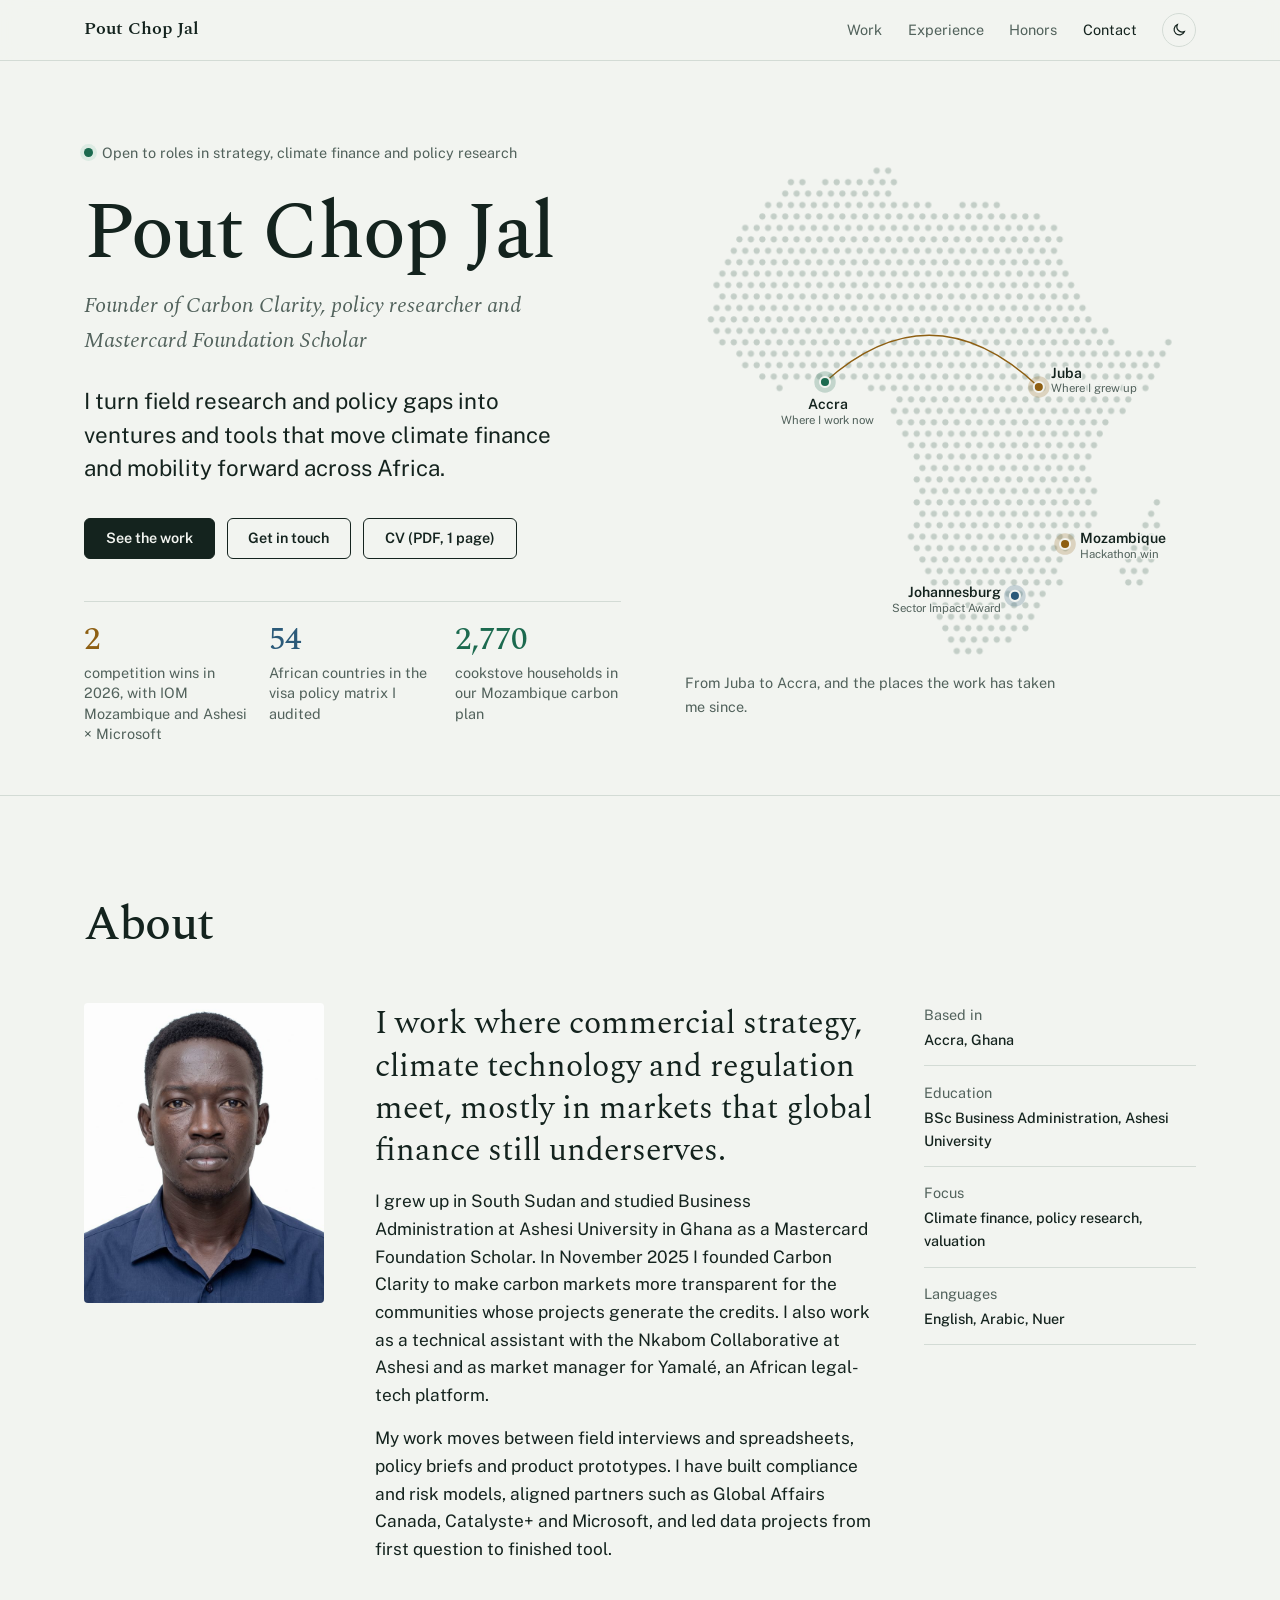
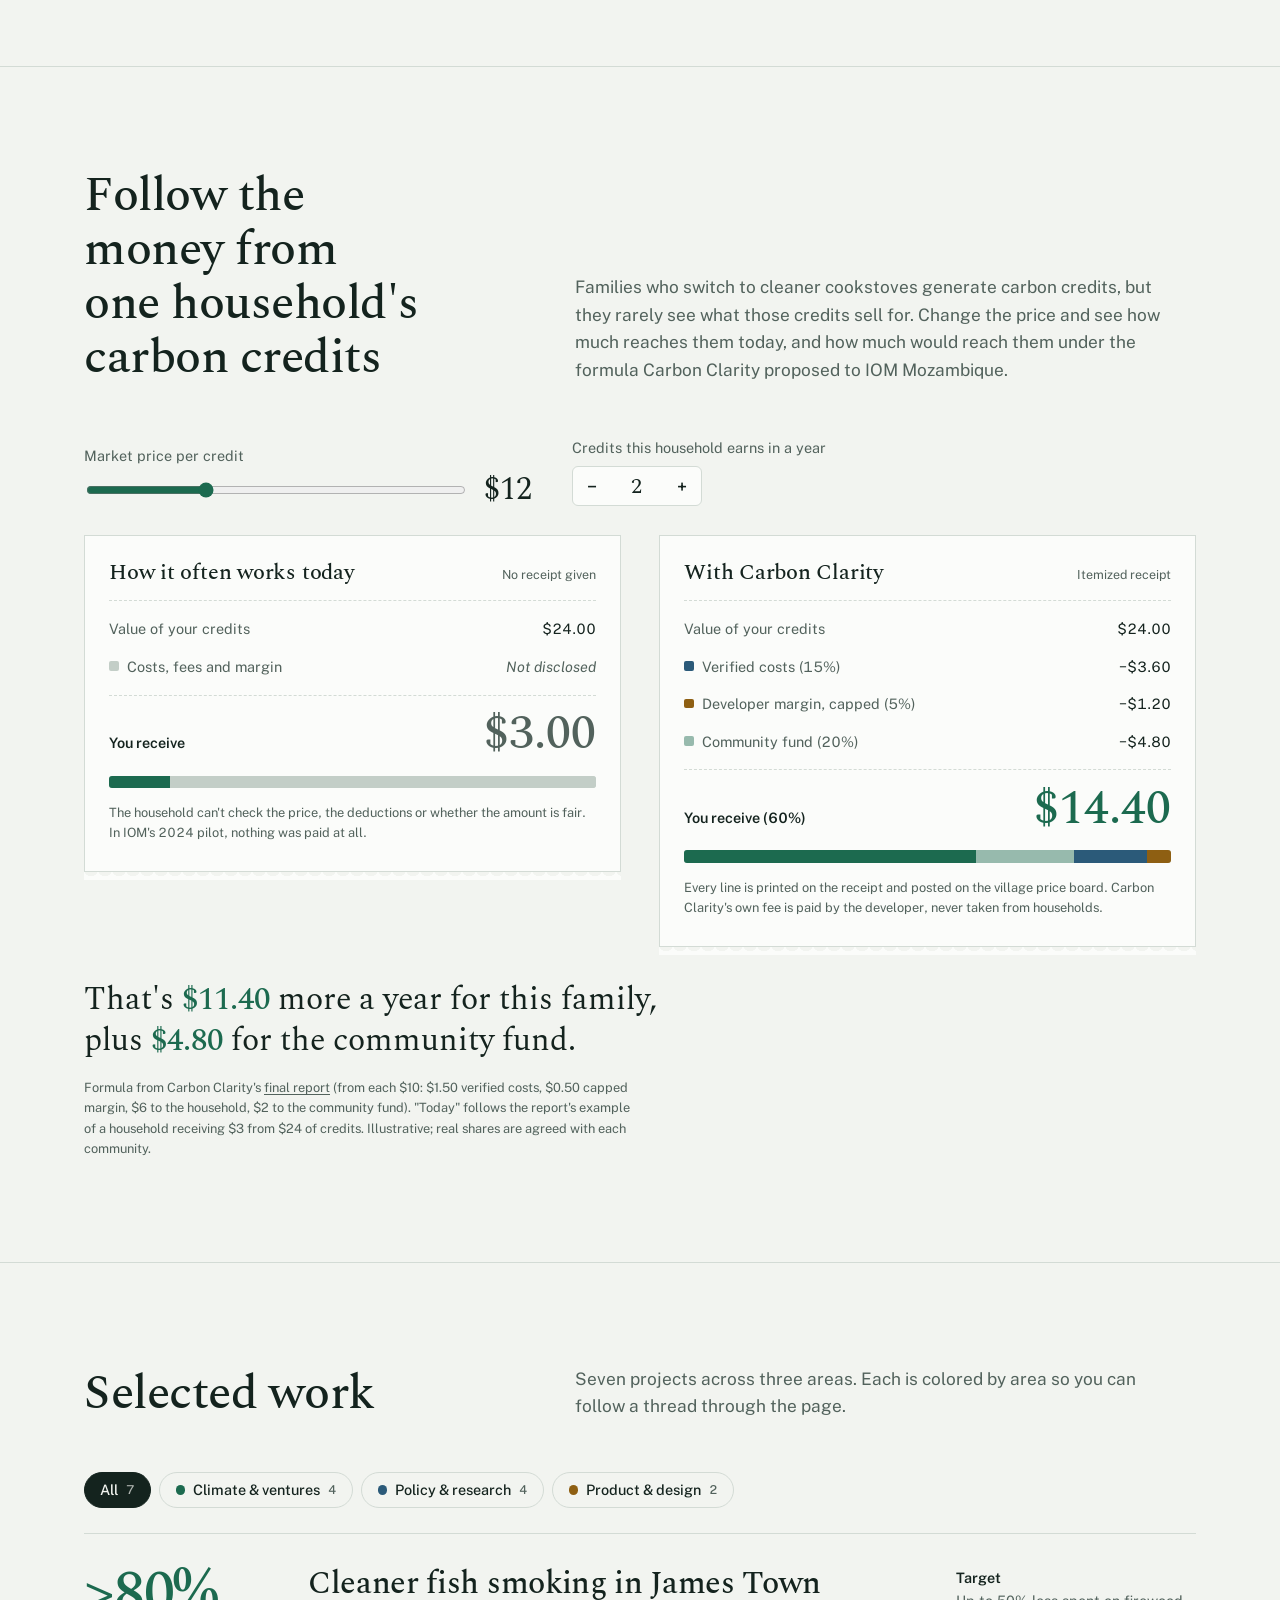
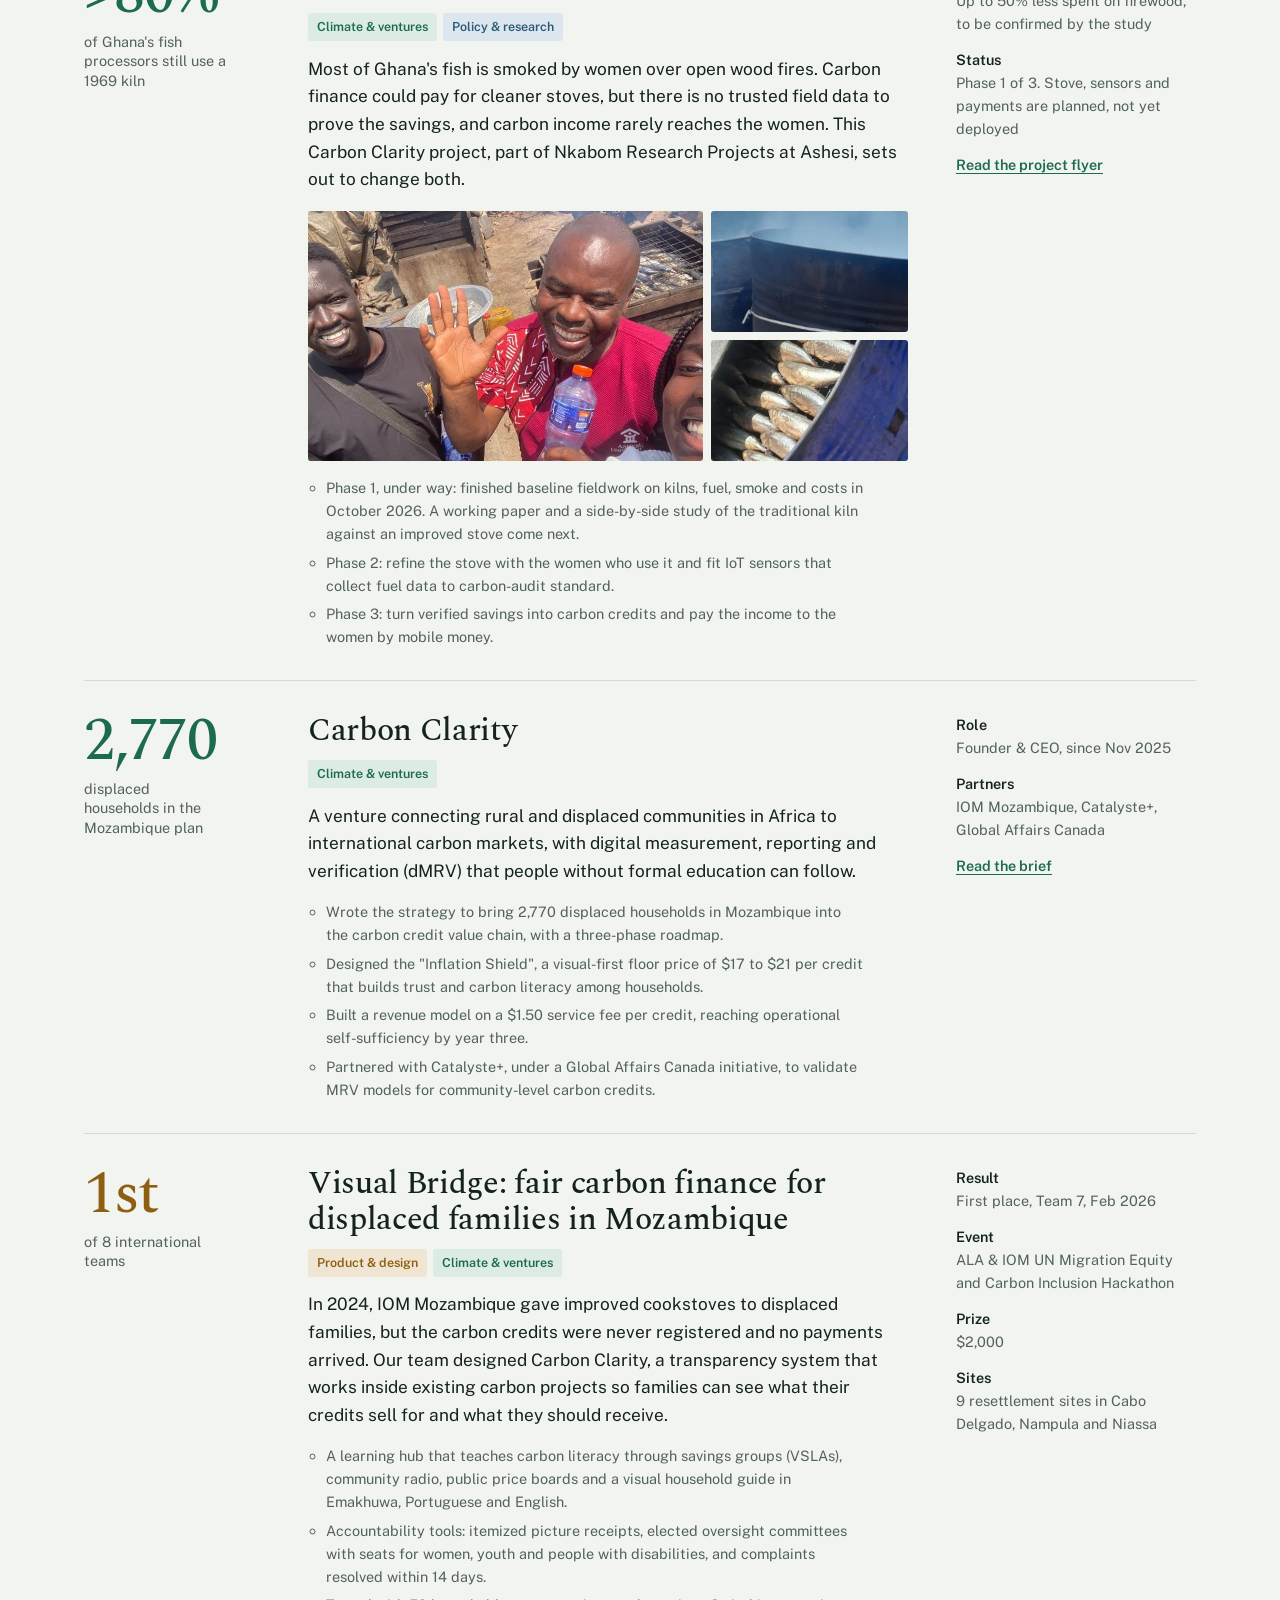
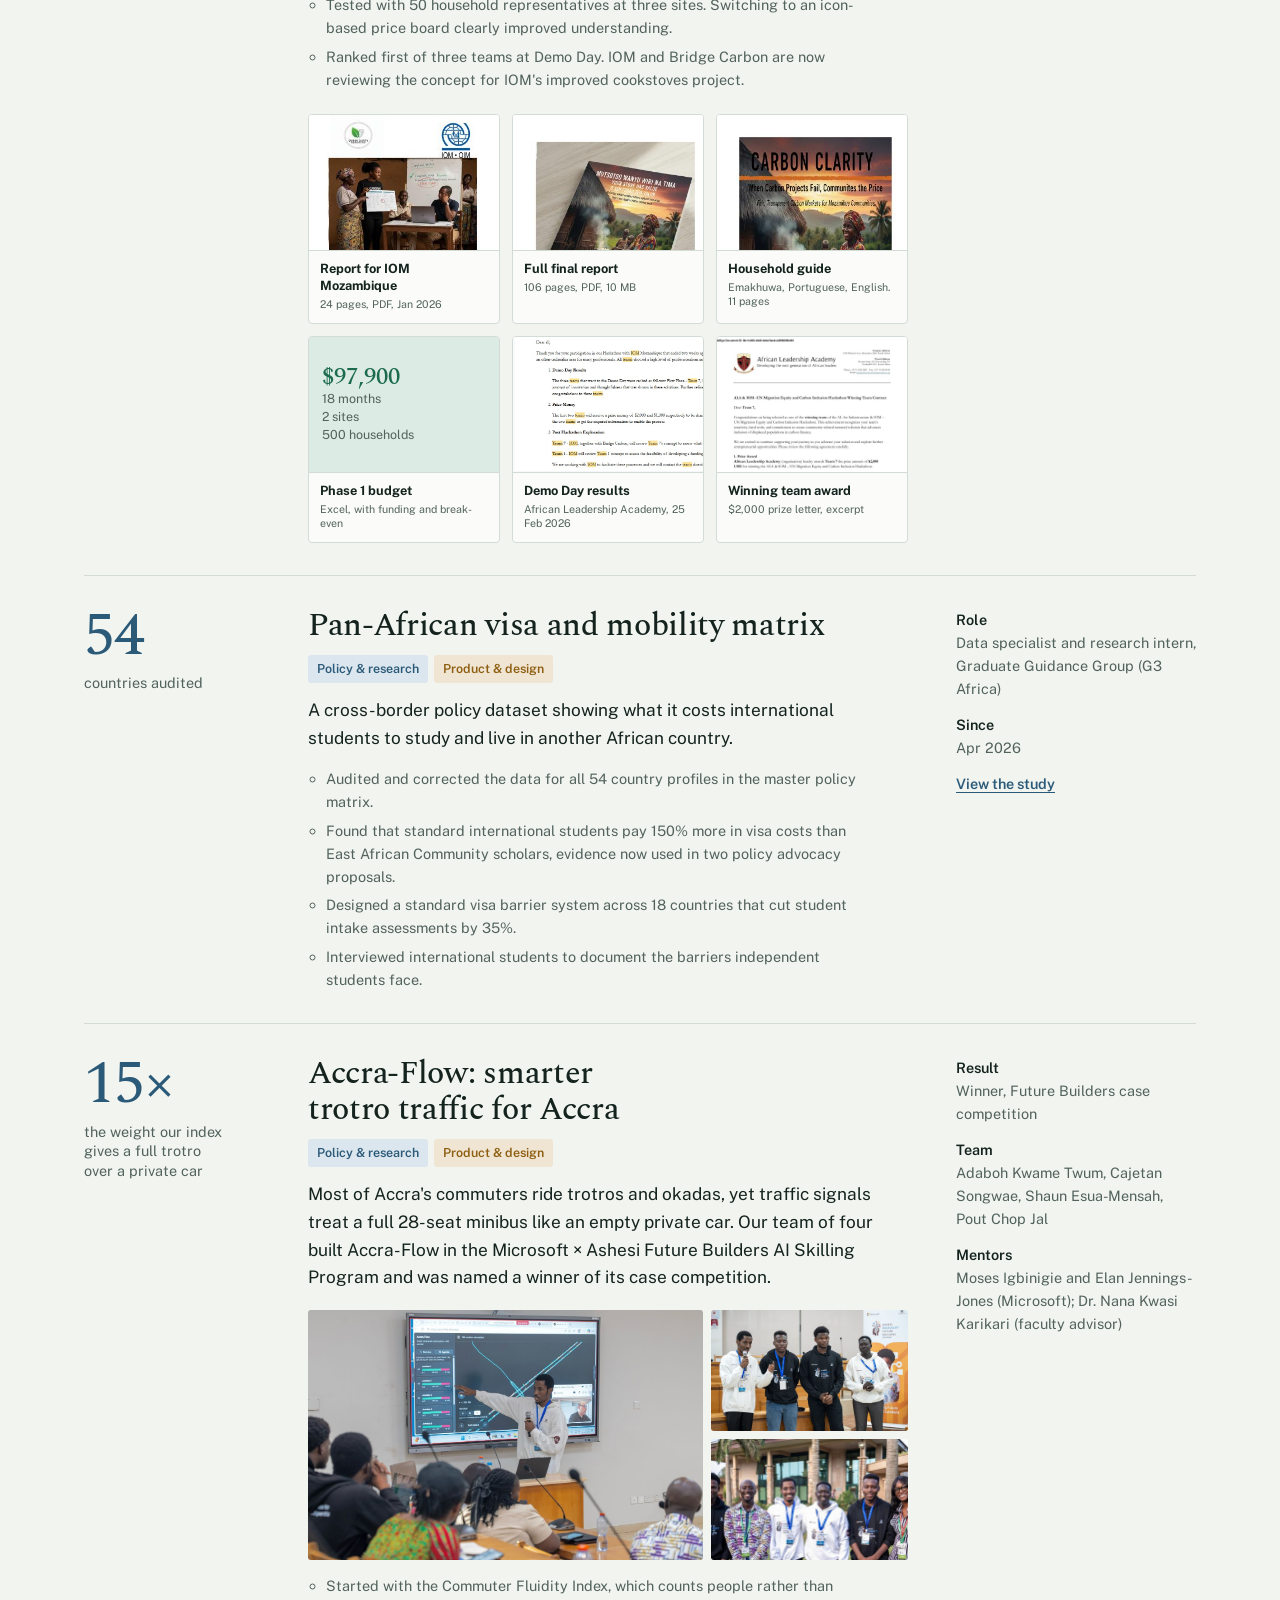
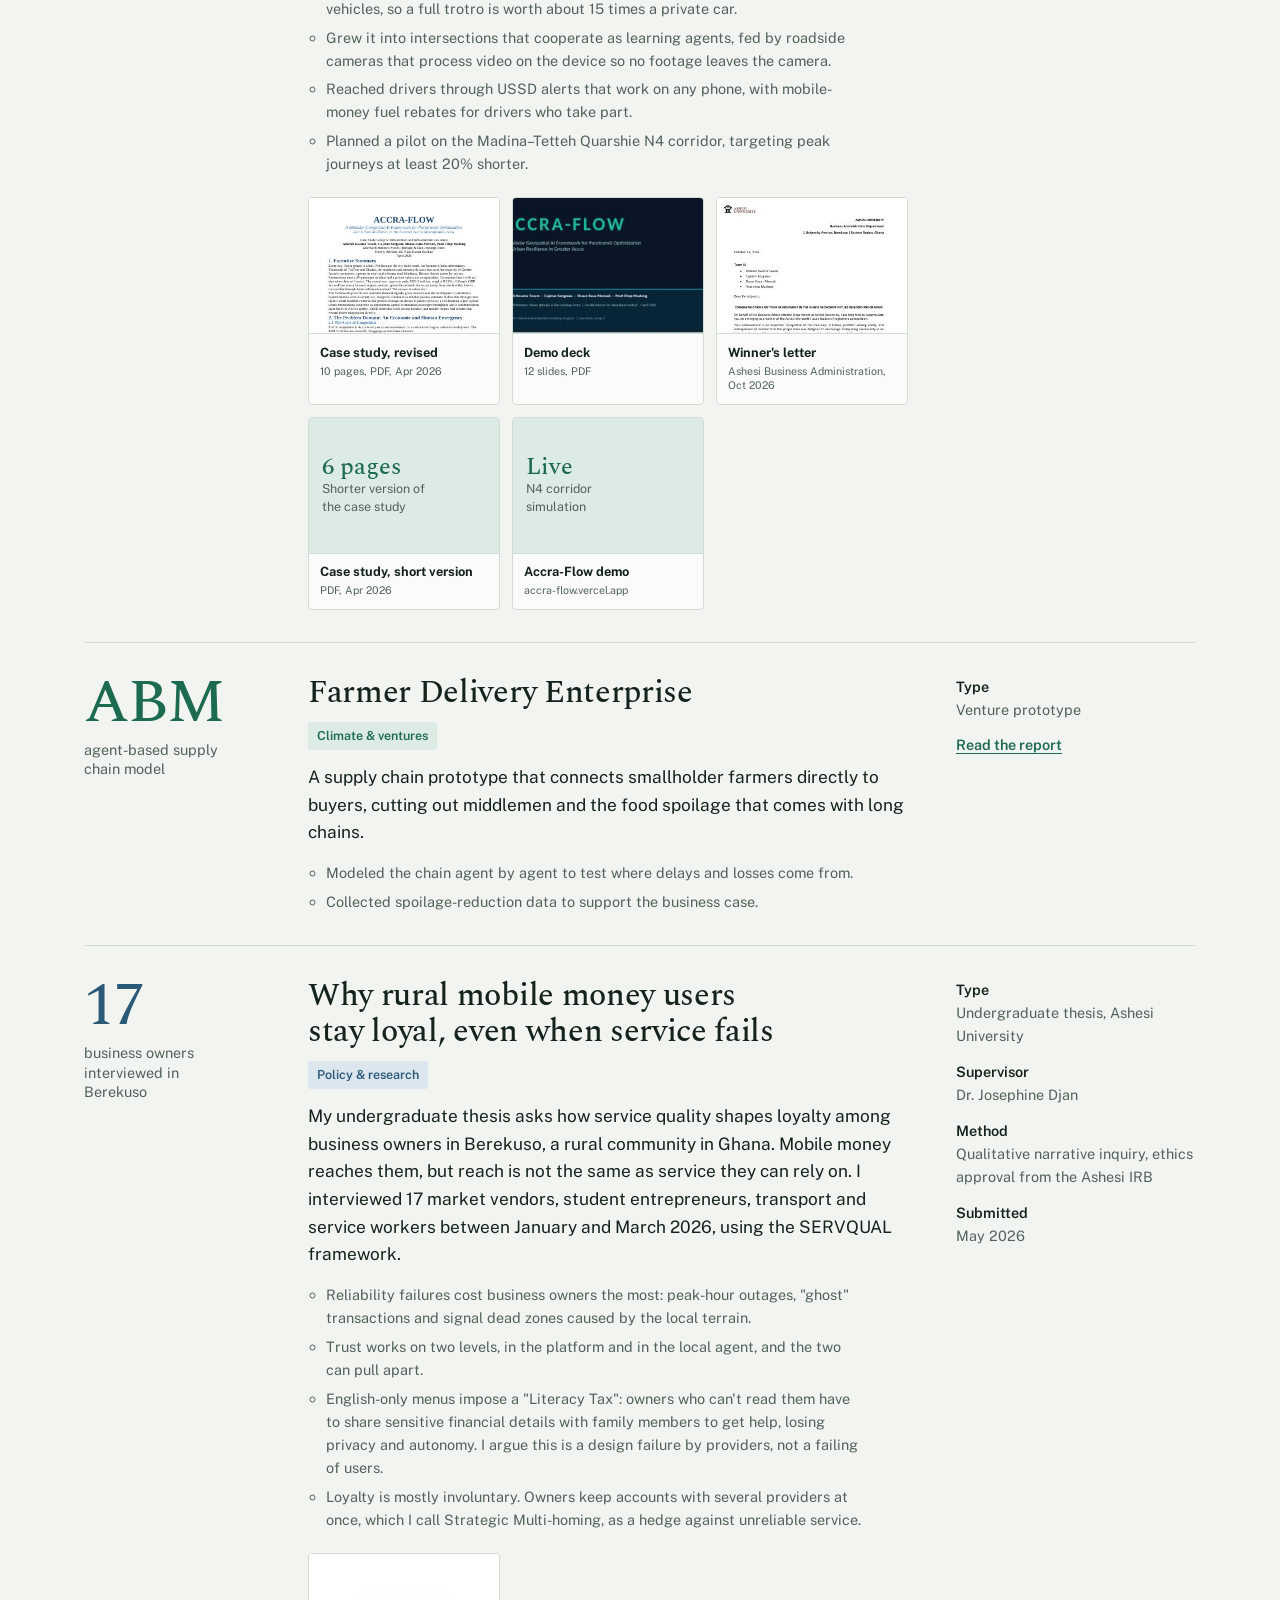
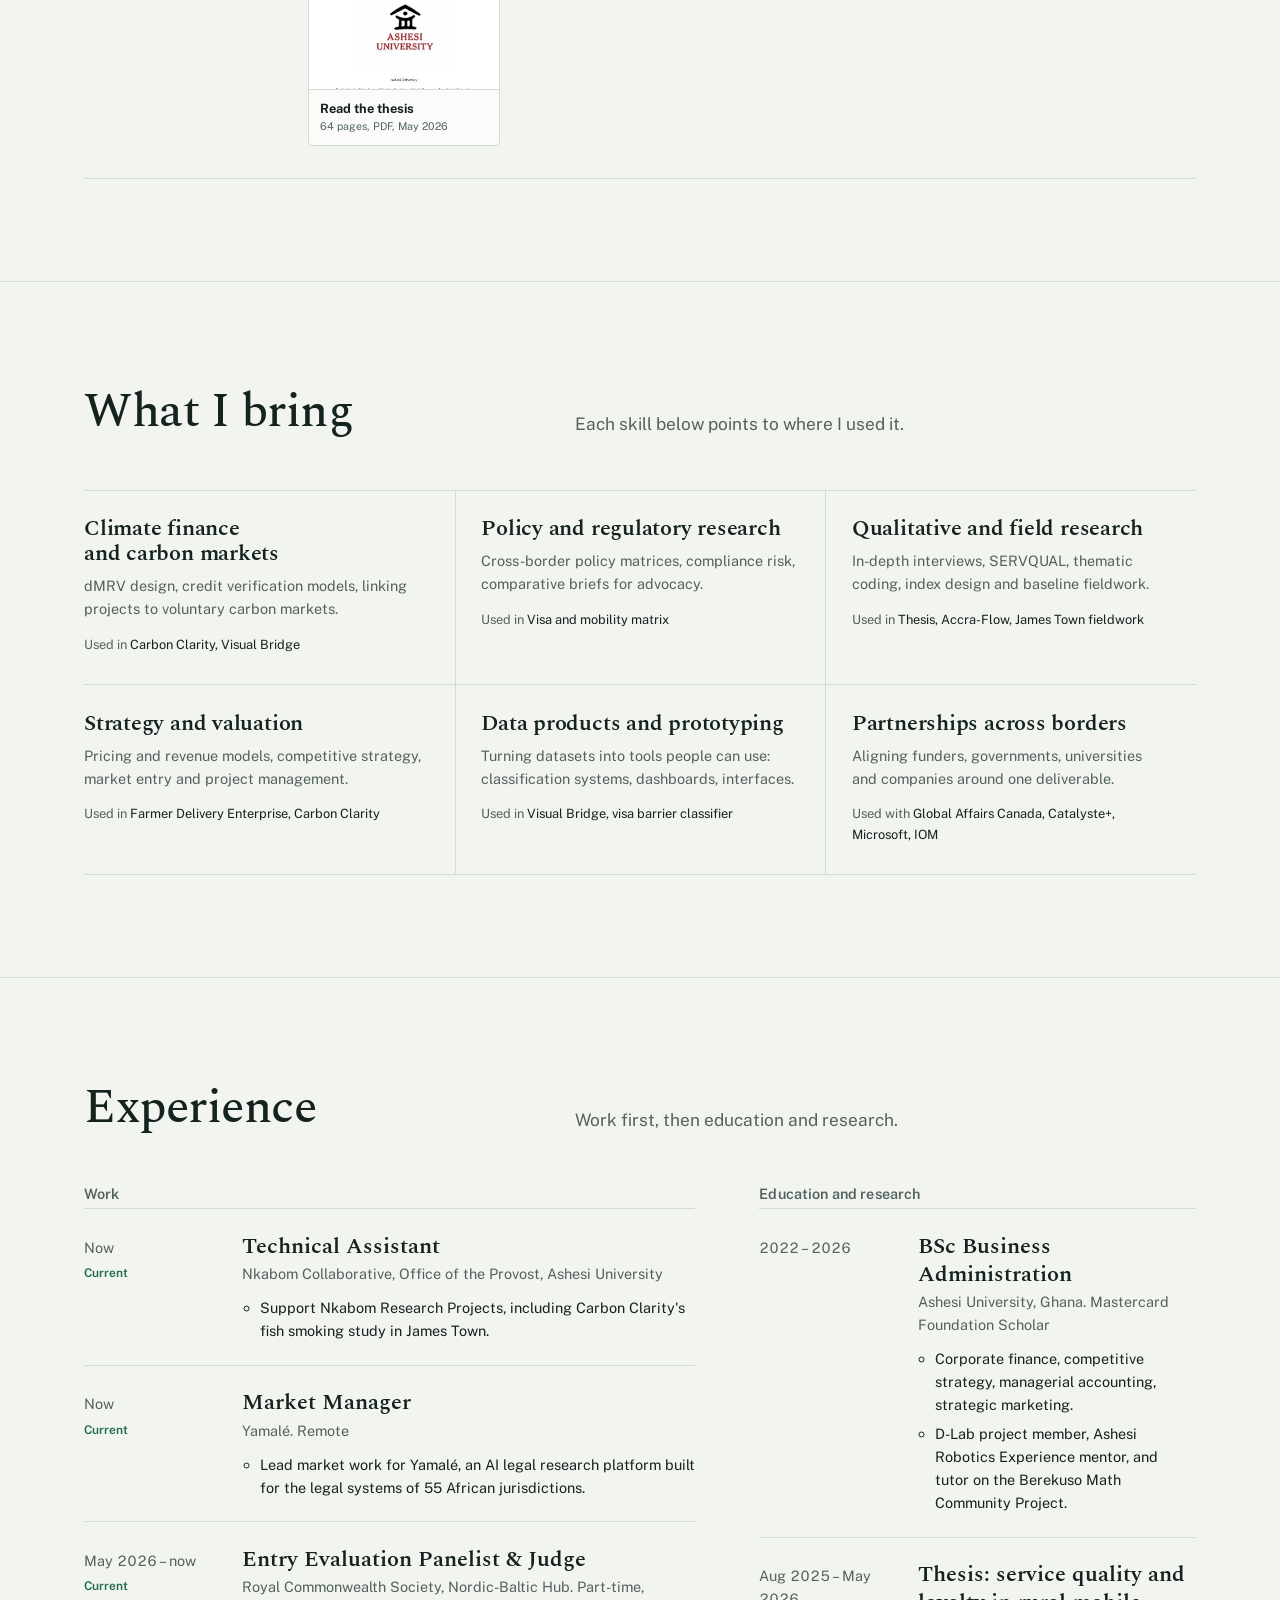
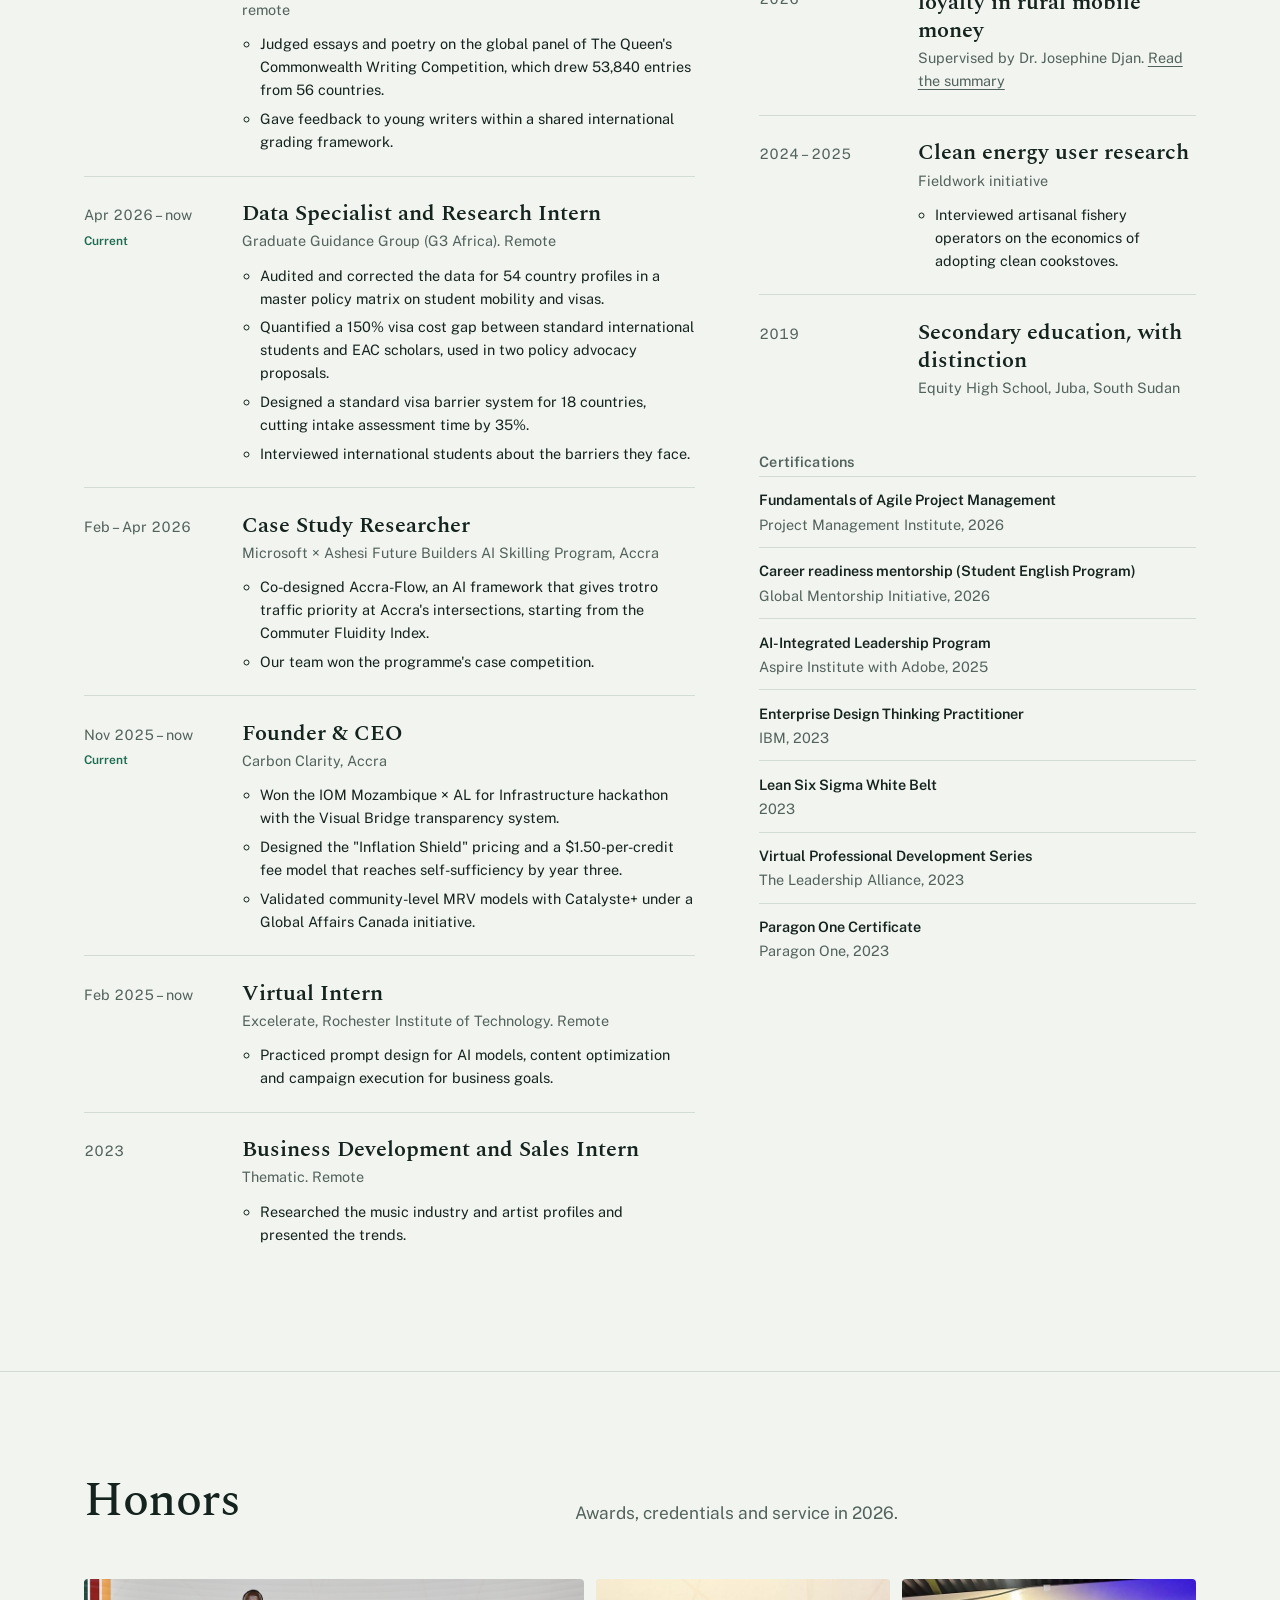
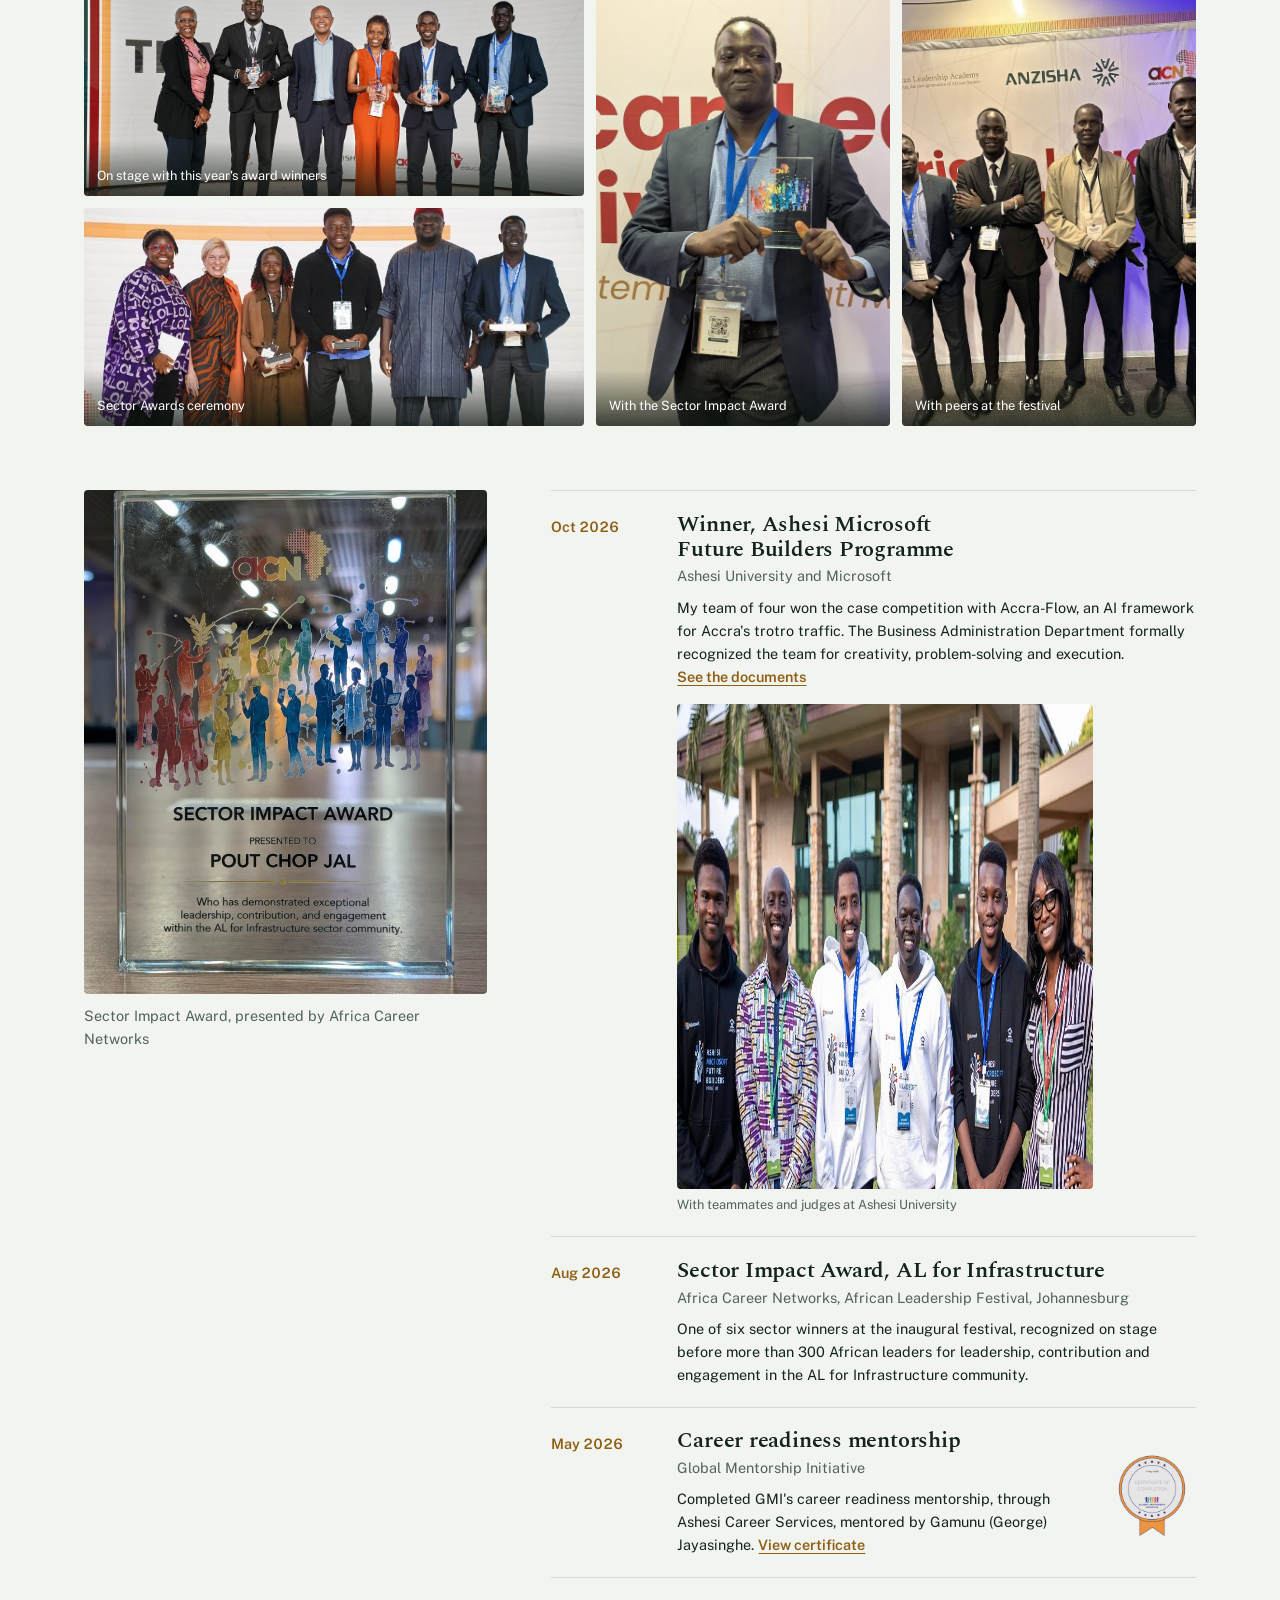
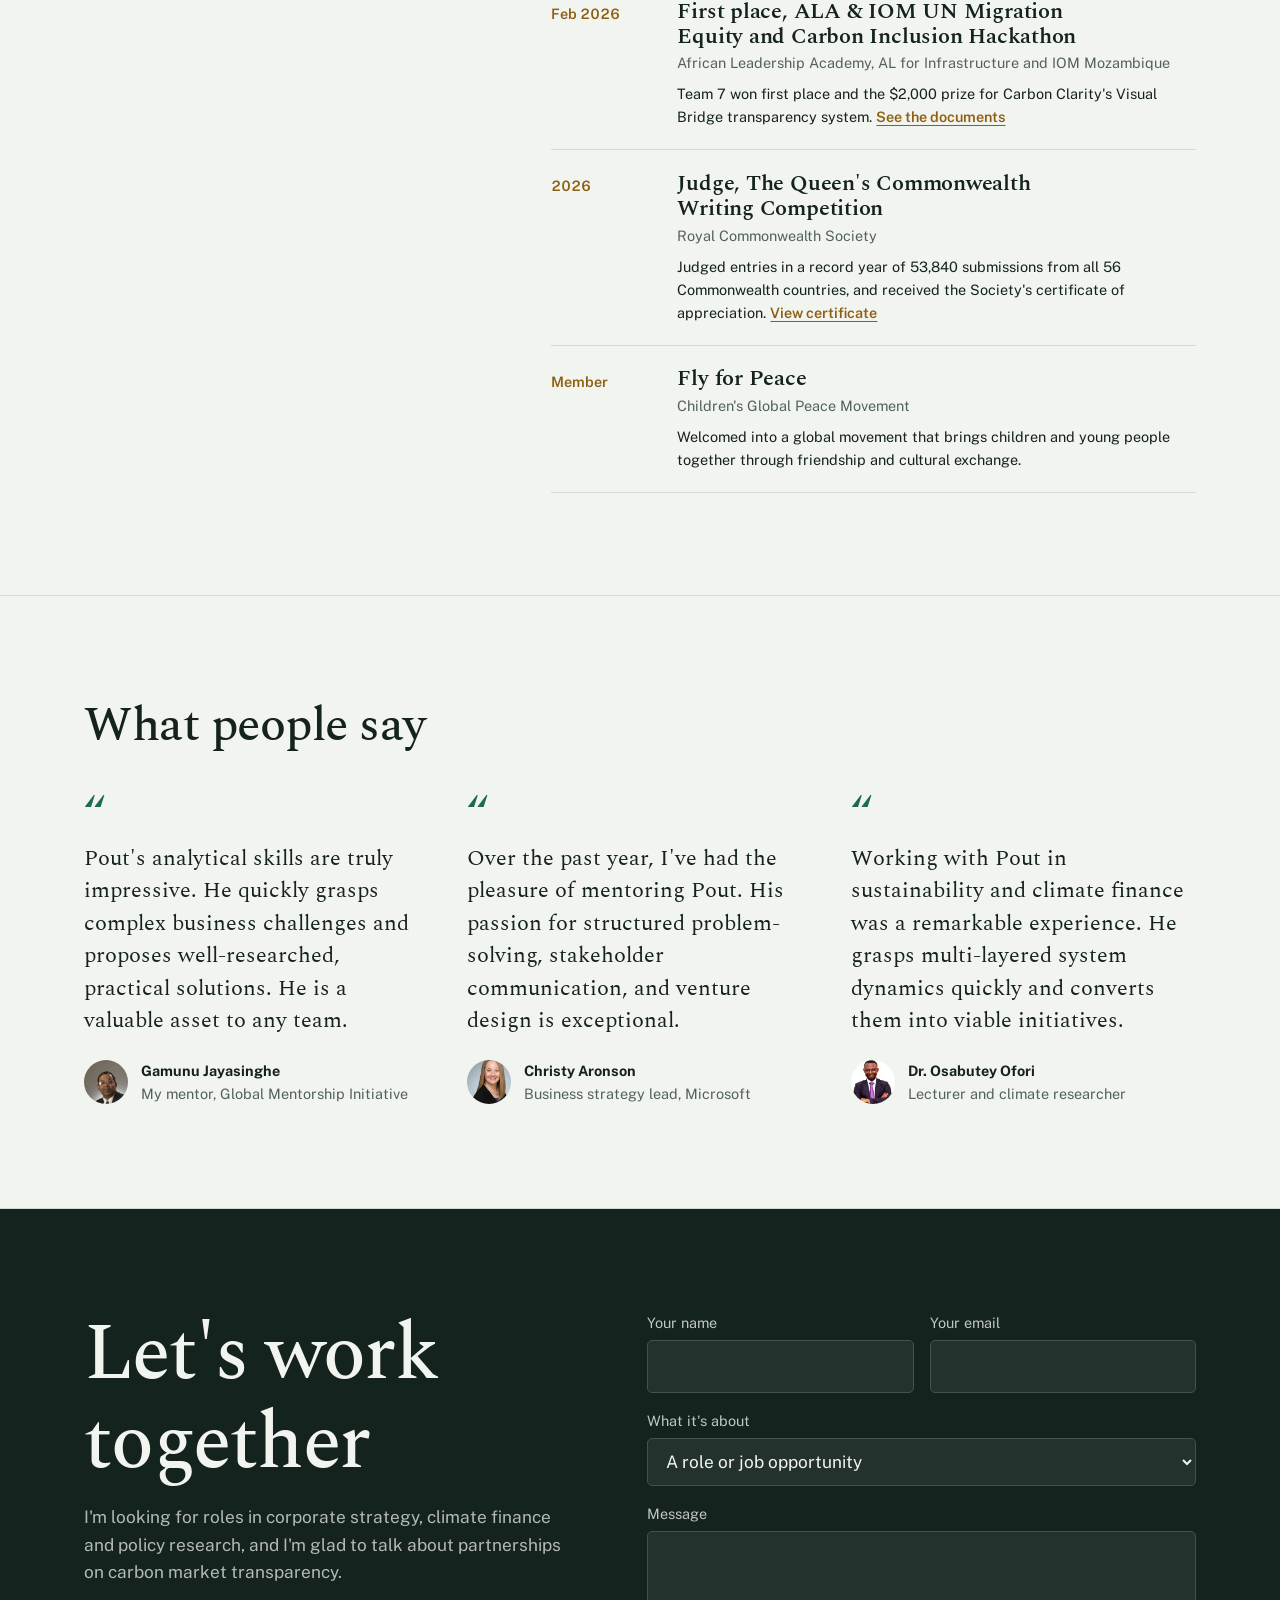
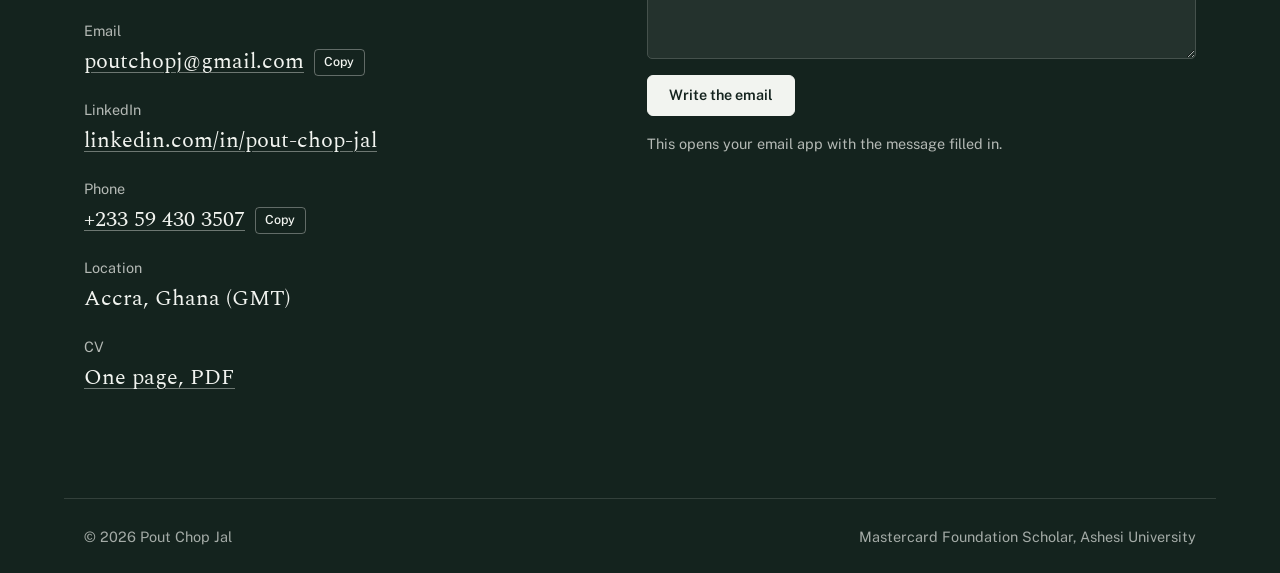
==== index.html @ 8fc803cd "Add interactive carbon credit receipt and one-page CV New section after About lets visitors set a cr" ====
<!doctype html>
<html lang="en">
<head>
<meta charset="utf-8">
<meta name="viewport" content="width=device-width, initial-scale=1, viewport-fit=cover">
<meta name="description" content="Pout Chop Jal is a climate finance and policy researcher in Accra, founder of Carbon Clarity and a Mastercard Foundation Scholar at Ashesi University.">
<meta name="theme-color" content="#F2F4F0" media="(prefers-color-scheme: light)">
<meta name="theme-color" content="#0F1814" media="(prefers-color-scheme: dark)">
<link rel="canonical" href="https://my-portfolio-pout-chop.vercel.app/">
<link rel="icon" href="img/favicon.svg" type="image/svg+xml">
<meta property="og:type" content="profile">
<meta property="og:title" content="Pout Chop Jal: strategy, climate finance and policy research">
<meta property="og:description" content="Pout Chop Jal is a climate finance and policy researcher in Accra, founder of Carbon Clarity and a Mastercard Foundation Scholar at Ashesi University.">
<meta property="og:url" content="https://my-portfolio-pout-chop.vercel.app/">
<meta property="og:image" content="https://my-portfolio-pout-chop.vercel.app/img/og-card.jpg">
<meta name="twitter:card" content="summary_large_image">
<script type="application/ld+json">{"@context":"https://schema.org","@type":"Person","name":"Pout Chop Jal","url":"https://my-portfolio-pout-chop.vercel.app/","image":"https://my-portfolio-pout-chop.vercel.app/img/pout-chop-jal.jpg","jobTitle":"Founder, Carbon Clarity","alumniOf":"Ashesi University","address":{"@type":"PostalAddress","addressLocality":"Accra","addressCountry":"GH"},"sameAs":["https://www.linkedin.com/in/pout-chop-jal"]}</script>
<title>Pout Chop Jal | Strategy, Climate Finance & Policy Research</title>
<link rel="preconnect" href="https://fonts.googleapis.com">
<link rel="preconnect" href="https://fonts.gstatic.com" crossorigin>
<link rel="stylesheet" href="https://fonts.googleapis.com/css2?family=Public+Sans:ital,wght@0,400;0,500;0,600;0,700;1,400&family=Spectral:ital,wght@0,400;0,500;0,600;1,400;1,500&display=swap">
<style>
/* Layout: one reading column on a 12-col grid; the hero pairs the thesis with a dot map of Africa that marks where the work happened.
   Color: each of the three work pillars owns a hue (canopy = climate, nile = policy, ochre = product) and that hue follows it everywhere. */
:root {
  --paper:   #F2F4F0;   /* cool sage-white ground */
  --surface: #FBFCFA;
  --ink:     #14231E;   /* deep forest ink */
  --muted:   #52625C;
  --line:    #D3DBD5;
  --dot:     #C3CEC7;   /* map land dots */
  --canopy:  #1C6A4F;   /* climate & ventures */
  --nile:    #2B5A79;   /* policy & research */
  --ochre:   #8E5F12;   /* product & design, honors */
  --canopy-tint: #DCEBE3;
  --nile-tint:   #DCE6EE;
  --ochre-tint:  #F0E5D2;
  --focus:   #2B5A79;

  --serif: "Spectral", "Iowan Old Style", "Palatino Linotype", Georgia, serif;
  --sans:  "Public Sans", "Segoe UI", system-ui, -apple-system, sans-serif;

  --step--1: clamp(0.84rem, 0.82rem + 0.1vw, 0.9rem);
  --step-0:  clamp(1rem, 0.97rem + 0.15vw, 1.08rem);
  --step-1:  clamp(1.2rem, 1.12rem + 0.4vw, 1.4rem);
  --step-2:  clamp(1.5rem, 1.3rem + 0.9vw, 2rem);
  --step-3:  clamp(2rem, 1.6rem + 1.9vw, 3rem);
  --step-4:  clamp(2.7rem, 1.9rem + 3.8vw, 5rem);
  --wrap: 72rem;
}
@media (prefers-color-scheme: dark) {
  :root:not([data-theme="light"]) {
    --paper:#0F1814; --surface:#15211C; --ink:#E4EBE7; --muted:#9AADA5; --line:#25352E; --dot:#2C3E36;
    --canopy:#6CC39C; --nile:#86B6D8; --ochre:#D8A851;
    --canopy-tint:#17332A; --nile-tint:#182B38; --ochre-tint:#33280F; --focus:#86B6D8;
    color-scheme: dark;
  }
}
:root[data-theme="dark"] {
  --paper:#0F1814; --surface:#15211C; --ink:#E4EBE7; --muted:#9AADA5; --line:#25352E; --dot:#2C3E36;
  --canopy:#6CC39C; --nile:#86B6D8; --ochre:#D8A851;
  --canopy-tint:#17332A; --nile-tint:#182B38; --ochre-tint:#33280F; --focus:#86B6D8;
  color-scheme: dark;
}

*, *::before, *::after { box-sizing: border-box; }
html { scroll-behavior: smooth; scroll-padding-top: 4.5rem; }
@media (prefers-reduced-motion: reduce) { html { scroll-behavior: auto; } }
body {
  margin: 0; background: var(--paper); color: var(--ink);
  font-family: var(--sans); font-size: var(--step-0); line-height: 1.6;
  -webkit-font-smoothing: antialiased;
}
body::before { content:""; position:fixed; inset:0 0 auto; height:env(safe-area-inset-top,0px); z-index:30; background:var(--paper); }
img { max-width: 100%; display: block; }
a { color: inherit; text-underline-offset: 0.18em; text-decoration-thickness: 1px; }
a:hover { text-decoration-thickness: 2px; }
:focus-visible { outline: 2px solid var(--focus); outline-offset: 3px; border-radius: 2px; }
h1, h2, h3 { font-family: var(--serif); font-weight: 500; line-height: 1.12; margin: 0; text-wrap: balance; letter-spacing: -0.01em; }
p { margin: 0; }
.wrap {
  max-width: var(--wrap); margin-inline: auto;
  padding-left: max(20px, env(safe-area-inset-left, 0px));
  padding-right: max(20px, env(safe-area-inset-right, 0px));
}
.skip { position:absolute; left:-999px; top:0; }
.skip:focus { left: 1rem; top: 1rem; z-index: 50; background: var(--surface); padding: .5rem .8rem; }

/* ---------- header ---------- */
.site-head {
  position: sticky; top: env(safe-area-inset-top, 0px); z-index: 20;
  background: color-mix(in srgb, var(--paper) 88%, transparent);
  backdrop-filter: blur(10px); -webkit-backdrop-filter: blur(10px);
  border-bottom: 1px solid var(--line);
}
.site-head .wrap { display:flex; align-items:center; justify-content:space-between; gap:1rem; min-height:3.75rem; }
.brand { font-family: var(--serif); font-size: 1.15rem; font-weight: 600; text-decoration: none; white-space: nowrap; }
.nav { display:flex; align-items:center; gap: clamp(.8rem, 2vw, 1.8rem); font-size: var(--step--1); }
.nav a { text-decoration: none; color: var(--muted); }
.nav a:hover, .nav a[aria-current="true"] { color: var(--ink); }
.theme-btn {
  background: none; border: 1px solid var(--line); color: var(--ink); border-radius: 999px;
  width: 2.1rem; height: 2.1rem; display:grid; place-items:center; cursor:pointer;
}
.theme-btn svg { width: 1rem; height: 1rem; }
@media (max-width: 720px) { .nav .nav-link { display: none; } }

/* ---------- hero ---------- */
.hero { padding-block: clamp(2.5rem, 6vw, 5rem) clamp(2rem, 4vw, 3.5rem); }
.hero-grid { display:grid; grid-template-columns: minmax(0, 1.05fr) minmax(0, 1fr); gap: clamp(2rem, 5vw, 4.5rem); align-items: center; }
.status { display:inline-flex; align-items:center; gap:.55rem; font-size: var(--step--1); color: var(--muted); margin-bottom: 1.6rem; }
.status i { width:.55rem; height:.55rem; border-radius:50%; background: var(--canopy); box-shadow: 0 0 0 4px var(--canopy-tint); }
.hero h1 { font-size: var(--step-4); font-weight: 500; letter-spacing: -0.02em; }
.hero .roles { font-family: var(--serif); font-style: italic; font-size: var(--step-1); color: var(--muted); margin-top: .6rem; }
.hero .thesis { font-size: var(--step-1); line-height: 1.5; margin-top: 1.6rem; max-width: 34ch; }
.actions { display:flex; flex-wrap:wrap; gap:.75rem; margin-top: 2rem; }
.btn {
  display:inline-flex; align-items:center; gap:.5rem; padding:.78rem 1.3rem; border-radius: 6px;
  font: 600 var(--step--1)/1 var(--sans); text-decoration:none; border:1px solid var(--ink); cursor:pointer;
}
.btn-solid { background: var(--ink); color: var(--paper); }
.btn-solid:hover { background: var(--canopy); border-color: var(--canopy); }
.btn-line { background: transparent; color: var(--ink); }
.btn-line:hover { background: var(--surface); }

.proof { list-style:none; margin: 2.6rem 0 0; padding: 1.4rem 0 0; border-top: 1px solid var(--line);
  display:grid; grid-template-columns: repeat(3, minmax(0,1fr)); gap: 1.2rem; }
.proof b { display:block; font-family: var(--serif); font-size: var(--step-2); font-weight: 500; line-height: 1; font-variant-numeric: lining-nums; }
.proof span { display:block; font-size: var(--step--1); color: var(--muted); margin-top: .45rem; line-height: 1.4; }
.proof .c b { color: var(--canopy); } .proof .n b { color: var(--nile); } .proof .o b { color: var(--ochre); }

/* the map */
.map-fig { margin: 0; position: relative; }
.map-fig svg { width: 100%; height: auto; display:block; overflow: visible; }
.map-fig figcaption { font-size: var(--step--1); color: var(--muted); margin-top: .6rem; max-width: 42ch; }
.land { fill: var(--dot); }
.land.lit { fill: var(--muted); }
@media (prefers-reduced-motion: no-preference) {
  .land { animation: rise .7s ease-out both; animation-delay: var(--d, 0s); }
  @keyframes rise { from { opacity: .15; transform: scale(.4); } to { opacity: 1; transform: none; } }
  .land { transform-box: fill-box; transform-origin: center; }
  .route { stroke-dasharray: 1000; stroke-dashoffset: 1000; animation: draw 1.6s .9s ease-out forwards; }
  @keyframes draw { to { stroke-dashoffset: 0; } }
}
.route { fill:none; stroke: var(--ochre); stroke-width: 2; stroke-linecap: round; }
.pin circle.core { stroke: var(--paper); stroke-width: 3; }
.pin circle.halo { opacity: .22; }
.pin text { font: 600 21px var(--sans); fill: var(--ink); paint-order: stroke; stroke: var(--paper); stroke-width: 4px; stroke-linejoin: round; }
.pin text.sub { font-weight: 400; font-size: 17px; fill: var(--muted); }
.pin.c .core, .pin.c .halo { fill: var(--canopy); }
.pin.n .core, .pin.n .halo { fill: var(--nile); }
.pin.o .core, .pin.o .halo { fill: var(--ochre); }

/* ---------- sections ---------- */
section.block { padding-block: clamp(3.5rem, 8vw, 6.5rem); border-top: 1px solid var(--line); }
.sec-head { display:grid; grid-template-columns: minmax(0, 1fr) minmax(0, 1.4fr); gap: 1rem 3rem; align-items: end; margin-bottom: clamp(2rem, 4vw, 3.2rem); }
.sec-head h2 { font-size: var(--step-3); }
.sec-head p { color: var(--muted); max-width: 52ch; }

/* about */
.about-grid { display:grid; grid-template-columns: minmax(0, 15rem) minmax(0, 1fr) minmax(0, 17rem); gap: clamp(1.5rem, 4vw, 3.5rem); align-items: start; }
.portrait { border-radius: 4px; aspect-ratio: 4/5; object-fit: cover; object-position: 50% 30%; width: 100%; height: auto; filter: saturate(.92); }
.about-text p + p { margin-top: 1rem; }
.about-text p:first-child { font-family: var(--serif); font-size: var(--step-2); line-height: 1.32; }
.facts { margin: 0; display:grid; gap: .9rem; font-size: var(--step--1); }
.facts div { display:grid; gap:.1rem; padding-bottom:.9rem; border-bottom: 1px solid var(--line); }
.facts dt { color: var(--muted); }
.facts dd { margin: 0; font-weight: 500; }

/* work */
.filters { display:flex; flex-wrap:wrap; gap:.5rem; margin-bottom: 1.6rem; }
.chip {
  font: 500 var(--step--1)/1 var(--sans); padding:.6rem .95rem; border-radius: 999px; cursor:pointer;
  border: 1px solid var(--line); background: transparent; color: var(--ink); display:inline-flex; gap:.5rem; align-items:center;
}
.chip i { width:.6rem; height:.6rem; border-radius:50%; background: var(--k, var(--ink)); }
.chip small { color: var(--muted); font-size: .85em; font-variant-numeric: tabular-nums; }
.chip[aria-pressed="true"] { background: var(--ink); color: var(--paper); border-color: var(--ink); }
.chip[aria-pressed="true"] small { color: inherit; opacity: .7; }
.k-c { --k: var(--canopy); --kt: var(--canopy-tint); }
.k-n { --k: var(--nile);   --kt: var(--nile-tint); }
.k-o { --k: var(--ochre);  --kt: var(--ochre-tint); }

.projects { list-style:none; margin:0; padding:0; border-top: 1px solid var(--line); }
.project {
  display:grid; grid-template-columns: minmax(0, 11rem) minmax(0, 1fr) minmax(0, 15rem);
  gap: 1rem clamp(1.5rem, 4vw, 3rem); padding-block: 2rem; border-bottom: 1px solid var(--line);
}
.project[hidden] { display: none !important; }
.figure { color: var(--k); }
.figure b { display:block; font-family: var(--serif); font-weight: 500; font-size: clamp(2.4rem, 1.7rem + 2.6vw, 4.1rem); line-height: .95; letter-spacing: -0.02em; font-variant-numeric: lining-nums; }
.figure span { display:block; font-size: var(--step--1); color: var(--muted); margin-top: .5rem; line-height: 1.35; max-width: 16ch; }
.project h3 { font-size: var(--step-2); }
.tags { display:flex; flex-wrap:wrap; gap:.4rem; margin: .7rem 0 .9rem; }
.tag { font-size: .78rem; font-weight: 600; padding: .25rem .55rem; border-radius: 3px; background: var(--kt); color: var(--k); }
.project .body p { max-width: 60ch; }
.project .did { margin: .9rem 0 0; padding-left: 1.1rem; color: var(--muted); font-size: var(--step--1); max-width: 62ch; }
.project .did li + li { margin-top: .35rem; }
.shots { display:grid; grid-template-columns: minmax(0,2fr) minmax(0,1fr); grid-template-rows: repeat(2, minmax(0, 1fr)); gap:.5rem; margin: 1.1rem 0 .2rem; max-width: 40rem; aspect-ratio: 2.4 / 1; }
.shots img { width:100%; height:100%; object-fit:cover; border-radius: 3px; }
.shots img:first-child { grid-row: 1 / span 2; }
.dossier { display:grid; grid-template-columns: repeat(3, minmax(0,1fr)); gap: .75rem; margin-top: 1.4rem; max-width: 44rem; }
.doc { display:flex; flex-direction:column; text-decoration:none; border:1px solid var(--line); border-radius:4px; overflow:hidden; background: var(--surface); }
.doc:hover { border-color: var(--k); }
.doc img, .doc .sheet { width:100%; height: 8.5rem; flex: none; object-fit: cover; object-position: top; background: var(--paper); border-bottom: 1px solid var(--line); }
.doc .sheet { box-sizing: border-box; display:flex; flex-direction:column; justify-content:center; padding: .8rem; font-size: .78rem; color: var(--muted); line-height:1.45; background: var(--canopy-tint); }
.doc .sheet b { font-family: var(--serif); font-size: 1.5rem; font-weight:500; color: var(--canopy); line-height:1.1; }
.doc > span:last-child { padding: .6rem .7rem .7rem; font-size: .8rem; line-height:1.35; display:grid; gap:.15rem; }
.doc > span:last-child small { color: var(--muted); }
.project .meta { font-size: var(--step--1); color: var(--muted); display:grid; gap:.8rem; align-content:start; }
.project .meta strong { display:block; color: var(--ink); font-weight: 600; }
.project .meta a { color: var(--k); font-weight: 600; }

/* capabilities */
.caps { display:grid; grid-template-columns: repeat(3, minmax(0, 1fr)); gap: 0; border-top: 1px solid var(--line); }
.cap { padding: 1.6rem 1.6rem 1.8rem 0; border-bottom: 1px solid var(--line); }
.cap:not(:nth-child(3n+1)) { padding-left: 1.6rem; border-left: 1px solid var(--line); }
.cap h3 { font-size: var(--step-1); font-weight: 600; }
.cap p { color: var(--muted); font-size: var(--step--1); margin-top: .5rem; }
.cap .ev { margin-top: .9rem; font-size: .8rem; color: var(--ink); }
.cap .ev em { font-style: normal; color: var(--muted); }

/* experience */
.exp-grid { display:grid; grid-template-columns: minmax(0, 1.4fr) minmax(0, 1fr); gap: clamp(2rem, 5vw, 4.5rem); }
.exp-grid h3.col { font-family: var(--sans); font-size: var(--step--1); font-weight: 600; color: var(--muted); margin-bottom: .4rem; letter-spacing: .01em; }
.timeline { list-style:none; margin:0; padding:0; }
.timeline > li { display:grid; grid-template-columns: minmax(0, 8.5rem) minmax(0, 1fr); gap: .3rem 1.4rem; padding-block: 1.4rem; border-top: 1px solid var(--line); }
.when { font-size: var(--step--1); color: var(--muted); font-variant-numeric: tabular-nums; padding-top: .25rem; }
.when .now { display:inline-block; margin-top:.35rem; font-size:.75rem; font-weight:600; color: var(--canopy); }
.timeline h4 { margin:0; font-family: var(--serif); font-size: var(--step-1); font-weight: 600; line-height: 1.25; }
.timeline .org { color: var(--muted); font-size: var(--step--1); margin-top: .15rem; }
.timeline ul { margin: .7rem 0 0; padding-left: 1.1rem; font-size: var(--step--1); }
.timeline ul li + li { margin-top: .35rem; }
.certs { list-style:none; margin:0; padding:0; font-size: var(--step--1); }
.certs li { display:grid; gap:.1rem; padding-block:.7rem; border-top:1px solid var(--line); }
.certs li span { font-weight: 600; }
.certs li small { color: var(--muted); font-size: inherit; }

/* honors */
.honors-grid { display:grid; grid-template-columns: minmax(0, 1fr) minmax(0, 1.6fr); gap: clamp(2rem, 5vw, 4rem); align-items: start; }
.trophy { margin:0; }
.trophy img { border-radius: 4px; aspect-ratio: 4/5; object-fit: cover; width: 100%; height: auto; }
.trophy figcaption { font-size: var(--step--1); color: var(--muted); margin-top: .6rem; }
.honors { list-style:none; margin:0; padding:0; }
.honors li { display:grid; grid-template-columns: minmax(0, 6.5rem) minmax(0, 1fr); gap: .2rem 1.4rem; padding-block: 1.3rem; border-top: 1px solid var(--line); }
.honors li:last-child { border-bottom: 1px solid var(--line); }
.honors time, .honors .time { font-size: var(--step--1); color: var(--ochre); font-weight: 600; font-variant-numeric: tabular-nums; padding-top: .2rem; }
.honors h3 { font-size: var(--step-1); font-weight: 600; }
.honors .where { font-size: var(--step--1); color: var(--muted); margin-top: .15rem; }
.honors p.desc { font-size: var(--step--1); margin-top: .5rem; max-width: 58ch; }
.honors p.desc a { color: var(--ochre); font-weight: 600; white-space: nowrap; }
.with-badge { display:grid; grid-template-columns: minmax(0,1fr) auto; gap: 1rem; align-items: center; }
.badge { width: 5.5rem; height: auto; }
.clip { margin: 1rem 0 0; max-width: 26rem; }
.clip video { width: 100%; height: auto; display:block; border-radius: 4px; background: var(--ink); }
.clip figcaption { font-size: .8rem; color: var(--muted); margin-top: .4rem; }
.gallery { display:grid; grid-template-columns: minmax(0,1.7fr) minmax(0,1fr) minmax(0,1fr); grid-template-rows: repeat(2, clamp(9rem, 17vw, 15rem)); gap: .75rem; margin-bottom: clamp(2.5rem, 5vw, 4rem); }
.gallery figure { margin: 0; position: relative; overflow: hidden; border-radius: 4px; background: var(--line); }
.gallery img { width: 100%; height: 100%; object-fit: cover; }
.gallery figcaption { position:absolute; left:0; right:0; bottom:0; padding: 1.6rem .8rem .6rem; font-size: .8rem; color: #fff; background: linear-gradient(transparent, rgba(8,16,12,.72)); }
.g-a { grid-column: 1; grid-row: 1; } .g-d { grid-column: 1; grid-row: 2; }
.g-b { grid-column: 2; grid-row: 1 / span 2; } .g-c { grid-column: 3; grid-row: 1 / span 2; }
.g-d img { object-position: 50% 35%; } .g-b img { object-position: 50% 20%; }

/* endorsements */
.quotes { display:grid; grid-template-columns: repeat(3, minmax(0,1fr)); gap: clamp(1.5rem, 3vw, 2.5rem); }
.quote { margin: 0; display:flex; flex-direction:column; gap: 1.4rem; }
.quote blockquote { margin: 0; font-family: var(--serif); font-size: var(--step-1); line-height: 1.45; }
.quote blockquote::before { content: "\201C"; display:block; font-size: 3rem; line-height: .6; color: var(--canopy); margin-bottom: .6rem; }
.quote figcaption { display:flex; align-items:center; gap: .8rem; margin-top: auto; font-size: var(--step--1); }
.quote figcaption img { width: 2.75rem; height: 2.75rem; border-radius: 50%; object-fit: cover; }
.quote figcaption strong { display:block; }
.quote figcaption span { color: var(--muted); }

/* contact */
.contact { background: var(--ink); color: var(--paper); border-top: 0; }
.contact .sec-head p, .contact .label { color: color-mix(in srgb, var(--paper) 72%, var(--ink)); }
.contact-grid { display:grid; grid-template-columns: minmax(0, 1fr) minmax(0, 1.1fr); gap: clamp(2rem, 5vw, 4.5rem); }
.contact h2 { font-size: var(--step-4); letter-spacing: -0.02em; }
.channels { list-style:none; margin: 2rem 0 0; padding: 0; display:grid; gap: 1.1rem; }
.channels li { display:grid; gap:.15rem; }
.label { font-size: var(--step--1); }
.channels .val { display:flex; align-items:center; flex-wrap: wrap; gap:.6rem; font-size: var(--step-1); font-family: var(--serif); }
.channels a { text-decoration-color: color-mix(in srgb, var(--paper) 40%, transparent); }
.copy {
  font: 500 .78rem/1 var(--sans); padding:.4rem .6rem; border-radius: 4px; cursor:pointer;
  background: transparent; color: var(--paper); border: 1px solid color-mix(in srgb, var(--paper) 35%, transparent);
}
form.msg { display:grid; gap: 1rem; align-content: start; }
.field { display:grid; gap: .35rem; }
.field label { font-size: var(--step--1); color: color-mix(in srgb, var(--paper) 78%, var(--ink)); }
.field input, .field textarea, .field select {
  font: inherit; color: var(--paper); background: color-mix(in srgb, var(--paper) 7%, var(--ink));
  border: 1px solid color-mix(in srgb, var(--paper) 22%, var(--ink)); border-radius: 5px; padding: .75rem .85rem; width: 100%;
}
.field textarea { min-height: 8rem; resize: vertical; }
.field input:focus, .field textarea:focus, .field select:focus { outline: 2px solid var(--canopy); outline-offset: 1px; }
.row2 { display:grid; grid-template-columns: 1fr 1fr; gap: 1rem; }
.contact .btn-solid { background: var(--paper); color: var(--ink); border-color: var(--paper); justify-self: start; }
.contact .btn-solid:hover { background: var(--canopy-tint); }
.form-note { font-size: var(--step--1); color: color-mix(in srgb, var(--paper) 72%, var(--ink)); min-height: 1.4em; }
.contact :focus-visible { outline-color: var(--paper); }

.site-foot { background: var(--ink); color: color-mix(in srgb, var(--paper) 65%, var(--ink)); font-size: var(--step--1); }
.site-foot .wrap { display:flex; flex-wrap:wrap; justify-content:space-between; gap: .5rem 2rem; padding-block: 1.6rem calc(1.6rem + env(safe-area-inset-bottom,0px)); border-top: 1px solid color-mix(in srgb, var(--paper) 14%, var(--ink)); }

/* dark-theme tweak: contact band stays dark but lifts off the page */
@media (prefers-color-scheme: dark) { :root:not([data-theme="light"]) .contact, :root:not([data-theme="light"]) .site-foot { background: #0A110E; color: var(--ink); } }
:root[data-theme="dark"] .contact, :root[data-theme="dark"] .site-foot { background: #0A110E; color: var(--ink); }


/* ---------- carbon credit receipt ---------- */
.ledger-sec .sec-head p { max-width: 54ch; }
.controls { display:flex; flex-wrap:wrap; gap: 1rem 2.5rem; align-items:end; margin-bottom: 1.8rem; }
.ctl { display:grid; gap:.45rem; min-width: 0; }
.ctl label { font-size: var(--step--1); color: var(--muted); }
.ctl output { font-family: var(--serif); font-size: var(--step-2); line-height:1; font-variant-numeric: tabular-nums lining-nums; color: var(--ink); }
.ctl-price { flex: 1 1 18rem; max-width: 28rem; }
.ctl-price .row { display:flex; align-items:center; gap: 1rem; }
.ctl-price input[type=range] { flex:1; min-width:0; accent-color: var(--canopy); height: 1.6rem; }
.stepper { justify-self:start; display:inline-flex; align-items:center; border:1px solid var(--line); border-radius: 6px; overflow:hidden; background: var(--surface); }
.stepper button { width:2.4rem; height:2.4rem; border:0; background:transparent; color:var(--ink); font: 600 1.1rem var(--sans); cursor:pointer; }
.stepper button:hover { background: var(--canopy-tint); }
.stepper output { min-width: 3.2rem; text-align:center; font-size: var(--step-1); }
.receipts { display:grid; grid-template-columns: repeat(2, minmax(0,1fr)); gap: clamp(1rem, 3vw, 2.5rem); align-items:start; }
.receipt { position:relative; background: var(--surface); border: 1px solid var(--line); padding: 1.5rem 1.5rem 1.7rem; font-variant-numeric: tabular-nums; }
.receipt::after { content:""; position:absolute; left:-1px; right:-1px; bottom:-9px; height:9px;
  background: radial-gradient(circle at 7px -2px, transparent 7px, var(--surface) 7.5px) 0 0 / 14px 9px repeat-x; }
.receipt header { display:flex; justify-content:space-between; gap:1rem; align-items:baseline; padding-bottom:.9rem; border-bottom: 1px dashed var(--line); }
.receipt h3 { font-size: var(--step-1); }
.receipt header span { font-size:.78rem; color: var(--muted); white-space:nowrap; }
.lines { list-style:none; margin:0; padding: .6rem 0; }
.lines li { display:flex; justify-content:space-between; gap: 1rem; padding: .45rem 0; font-size: var(--step--1); }
.lines li span:first-child { color: var(--muted); }
.lines li.hidden-line span:last-child { color: var(--muted); font-style: italic; }
.lines li .sw { display:inline-block; width:.6rem; height:.6rem; border-radius:2px; margin-right:.5rem; vertical-align: .05em; }
.total { display:flex; justify-content:space-between; align-items:baseline; gap:1rem; padding-top: .9rem; border-top: 1px dashed var(--line); }
.total span { font-size: var(--step--1); font-weight:600; }
.total b { font-family: var(--serif); font-weight:500; font-size: var(--step-3); line-height:1; }
.today .total b { color: var(--muted); }
.clear .total b { color: var(--canopy); }
.bar { display:flex; height: .8rem; border-radius: 3px; overflow:hidden; margin-top: 1.1rem; background: var(--line); }
.bar i { display:block; height:100%; transition: width .35s ease; }
@media (prefers-reduced-motion: reduce) { .bar i { transition: none; } }
.c-hh { background: var(--canopy); } .c-fund { background: color-mix(in srgb, var(--canopy) 45%, var(--surface)); }
.c-cost { background: var(--nile); } .c-margin { background: var(--ochre); } .c-unknown { background: var(--dot); }
.receipt .note { font-size: .8rem; color: var(--muted); margin-top: .9rem; }
.gap-line { margin-top: 2rem; font-family: var(--serif); font-size: var(--step-2); line-height: 1.3; max-width: 36ch; }
.gap-line b { font-weight: 500; color: var(--canopy); font-variant-numeric: tabular-nums; }
.ledger-src { font-size: .8rem; color: var(--muted); margin-top: 1rem; max-width: 70ch; }
.ledger-src a { color: inherit; }

/* ---------- responsive ---------- */
@media (max-width: 960px) {
  .hero-grid { grid-template-columns: minmax(0,1fr); }
  .map-fig { max-width: 30rem; }
  .about-grid { grid-template-columns: minmax(0, 12rem) minmax(0, 1fr); }
  .about-grid .facts { grid-column: 1 / -1; grid-template-columns: repeat(2, minmax(0,1fr)); column-gap: 2rem; }
  .project { grid-template-columns: minmax(0, 9rem) minmax(0, 1fr); }
  .project .meta { grid-column: 2; grid-template-columns: repeat(2, minmax(0, 1fr)); }
  .caps { grid-template-columns: repeat(2, minmax(0,1fr)); }
  .cap:not(:nth-child(3n+1)) { padding-left: 0; border-left: 0; }
  .cap:nth-child(even) { padding-left: 1.6rem; border-left: 1px solid var(--line); }
  .quotes { grid-template-columns: minmax(0,1fr); max-width: 44rem; }
  .exp-grid, .contact-grid { grid-template-columns: minmax(0,1fr); }
}
@media (max-width: 640px) {
  .receipts { grid-template-columns: minmax(0,1fr); gap: 1.8rem; }
  .sec-head { grid-template-columns: minmax(0,1fr); }
  .proof { grid-template-columns: minmax(0,1fr); gap: 1rem; }
  .proof li { display:flex; align-items: baseline; gap: .9rem; }
  .proof b { min-width: 3.6rem; }
  .proof span { margin-top: 0; }
  .about-grid { grid-template-columns: minmax(0,1fr); }
  .portrait { max-width: 14rem; }
  .about-grid .facts { grid-template-columns: minmax(0,1fr); }
  .project { grid-template-columns: minmax(0,1fr); }
  .project .meta { grid-column: auto; grid-template-columns: minmax(0,1fr); }
  .figure { display:flex; align-items:baseline; gap: .8rem; }
  .figure b { font-size: var(--step-3); }
  .figure span { margin-top: 0; }
  .caps { grid-template-columns: minmax(0,1fr); }
  .cap:nth-child(even) { padding-left: 0; border-left: 0; }
  .timeline > li, .honors li { grid-template-columns: minmax(0,1fr); }
  .honors-grid { grid-template-columns: minmax(0,1fr); }
  .trophy { max-width: 18rem; }
  .gallery { grid-template-columns: minmax(0,1fr) minmax(0,1fr); grid-template-rows: 13rem 16rem 13rem; }
  .dossier { grid-template-columns: repeat(2, minmax(0,1fr)); }
  .g-a { grid-column: 1 / -1; grid-row: 1; } .g-b { grid-column: 1; grid-row: 2; } .g-c { grid-column: 2; grid-row: 2; } .g-d { grid-column: 1 / -1; grid-row: 3; }
  .row2 { grid-template-columns: minmax(0,1fr); }
}
</style>
</head>
<body>
<a class="skip" href="#main">Skip to content</a>
<header class="site-head">
  <div class="wrap">
    <a class="brand" href="#top">Pout Chop Jal</a>
    <nav class="nav" aria-label="Sections">
      <a class="nav-link" href="#work">Work</a>
      <a class="nav-link" href="#experience">Experience</a>
      <a class="nav-link" href="#honors">Honors</a>
      <a class="nav-link" href="#contact">Contact</a>
      <button class="theme-btn" id="theme-btn" type="button" aria-label="Switch to dark theme">
        <svg viewBox="0 0 24 24" fill="none" stroke="currentColor" stroke-width="1.8" stroke-linecap="round" aria-hidden="true"><path d="M20 14.5A8 8 0 0 1 9.5 4 8 8 0 1 0 20 14.5Z"/></svg>
      </button>
    </nav>
  </div>
</header>

<main id="main">
  <!-- Hero -->
  <section class="hero" id="top">
    <div class="wrap hero-grid">
      <div>
        <p class="status"><i aria-hidden="true"></i>Open to roles in strategy, climate finance and policy research</p>
        <h1>Pout Chop Jal</h1>
        <p class="roles">Founder of Carbon Clarity, policy researcher and Mastercard Foundation Scholar</p>
        <p class="thesis">I turn field research and policy gaps into ventures and tools that move climate finance and mobility forward across Africa.</p>
        <div class="actions">
          <a class="btn btn-solid" href="#work">See the work</a>
          <a class="btn btn-line" href="#contact">Get in touch</a>
          <a class="btn btn-line" href="docs/pout-chop-jal-cv.pdf" target="_blank" rel="noopener">CV (PDF, 1 page)</a>
        </div>
        <ul class="proof">
          <li class="o"><b>2</b><span>competition wins in 2026, with IOM Mozambique and Ashesi × Microsoft</span></li>
          <li class="n"><b>54</b><span>African countries in the visa policy matrix I audited</span></li>
          <li class="c"><b>2,770</b><span>cookstove households in our Mozambique carbon plan</span></li>
        </ul>
      </div>
      <figure class="map-fig">
        <svg id="africa" viewBox="-30 0 760 740" role="img" aria-labelledby="map-title">
          <title id="map-title">Map of Africa marking Juba, Accra, Mozambique and Johannesburg</title>
          <g id="dots"></g>
          <path class="route" id="route" d=""></path>
          <g id="pins"></g>
        </svg>
        <figcaption>From Juba to Accra, and the places the work has taken me since.</figcaption>
      </figure>
    </div>
  </section>

  <!-- About -->
  <section class="block" id="about" aria-labelledby="about-h">
    <div class="wrap">
      <div class="sec-head"><h2 id="about-h">About</h2></div>
      <div class="about-grid">
        <img class="portrait" src="img/pout-chop-jal.jpg" alt="Portrait of Pout Chop Jal" width="800" height="800">
        <div class="about-text">
          <p>I work where commercial strategy, climate technology and regulation meet, mostly in markets that global finance still underserves.</p>
          <p>I grew up in South Sudan and studied Business Administration at Ashesi University in Ghana as a Mastercard Foundation Scholar. In November 2025 I founded Carbon Clarity to make carbon markets more transparent for the communities whose projects generate the credits. I also work as a technical assistant with the Nkabom Collaborative at Ashesi and as market manager for Yamalé, an African legal-tech platform.</p>
          <p>My work moves between field interviews and spreadsheets, policy briefs and product prototypes. I have built compliance and risk models, aligned partners such as Global Affairs Canada, Catalyste+ and Microsoft, and led data projects from first question to finished tool.</p>
        </div>
        <dl class="facts">
          <div><dt>Based in</dt><dd>Accra, Ghana</dd></div>
          <div><dt>Education</dt><dd>BSc Business Administration, Ashesi University</dd></div>
          <div><dt>Focus</dt><dd>Climate finance, policy research, valuation</dd></div>
          <div><dt>Languages</dt><dd>English, Arabic, Nuer</dd></div>
        </dl>
      </div>
    </div>
  </section>

  <!-- Carbon credit receipt -->
  <section class="block ledger-sec" id="receipt" aria-labelledby="rec-h">
    <div class="wrap">
      <div class="sec-head">
        <h2 id="rec-h">Follow the money from one household's carbon credits</h2>
        <p>Families who switch to cleaner cookstoves generate carbon credits, but they rarely see what those credits sell for. Change the price and see how much reaches them today, and how much would reach them under the formula Carbon Clarity proposed to IOM Mozambique.</p>
      </div>
      <div class="controls">
        <div class="ctl ctl-price">
          <label for="price">Market price per credit</label>
          <div class="row"><input id="price" type="range" min="4" max="30" step="1" value="12" aria-describedby="price-out"><output id="price-out" for="price">$12</output></div>
        </div>
        <div class="ctl">
          <label id="cr-l">Credits this household earns in a year</label>
          <div class="stepper" role="group" aria-labelledby="cr-l">
            <button type="button" id="cr-minus" aria-label="Fewer credits">−</button>
            <output id="cr-out" aria-live="polite">2</output>
            <button type="button" id="cr-plus" aria-label="More credits">+</button>
          </div>
        </div>
      </div>
      <div class="receipts">
        <article class="receipt today" aria-labelledby="r1">
          <header><h3 id="r1">How it often works today</h3><span>No receipt given</span></header>
          <ul class="lines">
            <li><span>Value of your credits</span><span data-v="value">$24.00</span></li>
            <li class="hidden-line"><span><i class="sw c-unknown"></i>Costs, fees and margin</span><span>Not disclosed</span></li>
          </ul>
          <div class="total"><span>You receive</span><b data-v="today">$3.00</b></div>
          <div class="bar" aria-hidden="true"><i class="c-hh" data-w="today"></i><i class="c-unknown" data-w="todayRest"></i></div>
          <p class="note">The household can't check the price, the deductions or whether the amount is fair. In IOM's 2024 pilot, nothing was paid at all.</p>
        </article>
        <article class="receipt clear" aria-labelledby="r2">
          <header><h3 id="r2">With Carbon Clarity</h3><span>Itemized receipt</span></header>
          <ul class="lines">
            <li><span>Value of your credits</span><span data-v="value">$24.00</span></li>
            <li><span><i class="sw c-cost"></i>Verified costs (15%)</span><span data-v="cost">−$3.60</span></li>
            <li><span><i class="sw c-margin"></i>Developer margin, capped (5%)</span><span data-v="margin">−$1.20</span></li>
            <li><span><i class="sw c-fund"></i>Community fund (20%)</span><span data-v="fund">−$4.80</span></li>
          </ul>
          <div class="total"><span>You receive (60%)</span><b data-v="clear">$14.40</b></div>
          <div class="bar" aria-hidden="true"><i class="c-hh" data-w="hh"></i><i class="c-fund" data-w="fundw"></i><i class="c-cost" data-w="costw"></i><i class="c-margin" data-w="marginw"></i></div>
          <p class="note">Every line is printed on the receipt and posted on the village price board. Carbon Clarity's own fee is paid by the developer, never taken from households.</p>
        </article>
      </div>
      <p class="gap-line" id="gap-line" aria-live="polite">That's <b data-v="gap">$11.40</b> more a year for this family, plus <b data-v="fund2">$4.80</b> for the community fund.</p>
      <p class="ledger-src">Formula from Carbon Clarity's <a href="docs/carbon-clarity-full-report.pdf" target="_blank" rel="noopener">final report</a> (from each $10: $1.50 verified costs, $0.50 capped margin, $6 to the household, $2 to the community fund). "Today" follows the report's example of a household receiving $3 from $24 of credits. Illustrative; real shares are agreed with each community.</p>
    </div>
  </section>

  <!-- Work -->
  <section class="block" id="work" aria-labelledby="work-h">
    <div class="wrap">
      <div class="sec-head">
        <h2 id="work-h">Selected work</h2>
        <p>Seven projects across three areas. Each is colored by area so you can follow a thread through the page.</p>
      </div>
      <div class="filters" role="group" aria-label="Filter projects">
        <button class="chip" type="button" data-filter="all" aria-pressed="true">All <small>7</small></button>
        <button class="chip k-c" type="button" data-filter="climate" aria-pressed="false"><i aria-hidden="true"></i>Climate &amp; ventures <small>4</small></button>
        <button class="chip k-n" type="button" data-filter="policy" aria-pressed="false"><i aria-hidden="true"></i>Policy &amp; research <small>4</small></button>
        <button class="chip k-o" type="button" data-filter="product" aria-pressed="false"><i aria-hidden="true"></i>Product &amp; design <small>2</small></button>
      </div>

      <ul class="projects" id="projects">
        <li class="project k-c" data-areas="climate policy">
          <div class="figure"><b>&gt;80%</b><span>of Ghana's fish processors still use a 1969 kiln</span></div>
          <div class="body">
            <h3>Cleaner fish smoking in James Town</h3>
            <div class="tags"><span class="tag">Climate &amp; ventures</span><span class="tag k-n">Policy &amp; research</span></div>
            <p>Most of Ghana's fish is smoked by women over open wood fires. Carbon finance could pay for cleaner stoves, but there is no trusted field data to prove the savings, and carbon income rarely reaches the women. This Carbon Clarity project, part of Nkabom Research Projects at Ashesi, sets out to change both.</p>
            <div class="shots">
              <img src="img/james-town-team.jpg" alt="Pout Chop Jal with two members of the Carbon Clarity team at the fish smoking site in James Town" width="1080" height="482" loading="lazy">
              <img src="img/james-town-kiln.jpg" alt="Smoke rising from a traditional fish smoking kiln" width="576" height="330" loading="lazy">
              <img src="img/james-town-fish.jpg" alt="Fish laid on a smoking rack" width="576" height="330" loading="lazy">
            </div>
            <ul class="did">
              <li>Phase 1, under way: finished baseline fieldwork on kilns, fuel, smoke and costs in October 2026. A working paper and a side-by-side study of the traditional kiln against an improved stove come next.</li>
              <li>Phase 2: refine the stove with the women who use it and fit IoT sensors that collect fuel data to carbon-audit standard.</li>
              <li>Phase 3: turn verified savings into carbon credits and pay the income to the women by mobile money.</li>
            </ul>
          </div>
          <div class="meta">
            <div><strong>Target</strong>Up to 50% less spent on firewood, to be confirmed by the study</div>
            <div><strong>Status</strong>Phase 1 of 3. Stove, sensors and payments are planned, not yet deployed</div>
            <a href="docs/carbon-clarity-flyer.pdf" target="_blank" rel="noopener">Read the project flyer</a>
          </div>
        </li>

        <li class="project k-c" data-areas="climate">
          <div class="figure"><b>2,770</b><span>displaced households in the Mozambique plan</span></div>
          <div class="body">
            <h3>Carbon Clarity</h3>
            <div class="tags"><span class="tag">Climate &amp; ventures</span></div>
            <p>A venture connecting rural and displaced communities in Africa to international carbon markets, with digital measurement, reporting and verification (dMRV) that people without formal education can follow.</p>
            <ul class="did">
              <li>Wrote the strategy to bring 2,770 displaced households in Mozambique into the carbon credit value chain, with a three-phase roadmap.</li>
              <li>Designed the "Inflation Shield", a visual-first floor price of $17 to $21 per credit that builds trust and carbon literacy among households.</li>
              <li>Built a revenue model on a $1.50 service fee per credit, reaching operational self-sufficiency by year three.</li>
              <li>Partnered with Catalyste+, under a Global Affairs Canada initiative, to validate MRV models for community-level carbon credits.</li>
            </ul>
          </div>
          <div class="meta">
            <div><strong>Role</strong>Founder &amp; CEO, since Nov 2025</div>
            <div><strong>Partners</strong>IOM Mozambique, Catalyste+, Global Affairs Canada</div>
            <a href="https://drive.google.com/drive/folders/1hBtLvpGVe193ArgSZsOnYwFCor5K9i-i/" target="_blank" rel="noopener">Read the brief</a>
          </div>
        </li>

        <li class="project k-o" data-areas="product climate">
          <div class="figure"><b>1st</b><span>of 8 international teams</span></div>
          <div class="body">
            <h3 id="mozambique">Visual Bridge: fair carbon finance for displaced families in Mozambique</h3>
            <div class="tags"><span class="tag">Product &amp; design</span><span class="tag k-c">Climate &amp; ventures</span></div>
            <p>In 2024, IOM Mozambique gave improved cookstoves to displaced families, but the carbon credits were never registered and no payments arrived. Our team designed Carbon Clarity, a transparency system that works inside existing carbon projects so families can see what their credits sell for and what they should receive.</p>
            <ul class="did">
              <li>A learning hub that teaches carbon literacy through savings groups (VSLAs), community radio, public price boards and a visual household guide in Emakhuwa, Portuguese and English.</li>
              <li>Accountability tools: itemized picture receipts, elected oversight committees with seats for women, youth and people with disabilities, and complaints resolved within 14 days.</li>
              <li>Tested with 50 household representatives at three sites. Switching to an icon-based price board clearly improved understanding.</li>
              <li>Ranked first of three teams at Demo Day. IOM and Bridge Carbon are now reviewing the concept for IOM's improved cookstoves project.</li>
            </ul>
            <div class="dossier" aria-label="Hackathon documents">
              <a class="doc" href="docs/carbon-clarity-iom-report.pdf" target="_blank" rel="noopener"><img src="docs/cover-iom-report.jpg" alt="" width="340" height="440" loading="lazy"><span><b>Report for IOM Mozambique</b><small>24 pages, PDF, Jan 2026</small></span></a>
              <a class="doc" href="docs/carbon-clarity-full-report.pdf" target="_blank" rel="noopener"><img src="docs/cover-full-report.jpg" alt="" width="340" height="440" loading="lazy"><span><b>Full final report</b><small>106 pages, PDF, 10 MB</small></span></a>
              <a class="doc" href="docs/emakhuwa-household-guide.pdf" target="_blank" rel="noopener"><img src="docs/cover-emakhuwa-guide.jpg" alt="" width="340" height="440" loading="lazy"><span><b>Household guide</b><small>Emakhuwa, Portuguese, English. 11 pages</small></span></a>
              <a class="doc doc-text" href="docs/carbon-clarity-phase1-budget.xlsx"><span class="sheet"><b>$97,900</b>18 months<br>2 sites<br>500 households</span><span><b>Phase 1 budget</b><small>Excel, with funding and break-even</small></span></a>
              <a class="doc" href="docs/hackathon-results-email.jpg" target="_blank" rel="noopener"><img src="docs/hackathon-results-email.jpg" alt="" width="1288" height="461" loading="lazy" class="wide" style="object-position: 0 18%"><span><b>Demo Day results</b><small>African Leadership Academy, 25 Feb 2026</small></span></a>
              <a class="doc" href="docs/hackathon-winning-contract-p1.jpg" target="_blank" rel="noopener"><img src="docs/hackathon-winning-contract-p1.jpg" alt="" width="910" height="596" loading="lazy" class="wide"><span><b>Winning team award</b><small>$2,000 prize letter, excerpt</small></span></a>
            </div>
          </div>
          <div class="meta">
            <div><strong>Result</strong>First place, Team 7, Feb 2026</div>
            <div><strong>Event</strong>ALA &amp; IOM UN Migration Equity and Carbon Inclusion Hackathon</div>
            <div><strong>Prize</strong>$2,000</div>
            <div><strong>Sites</strong>9 resettlement sites in Cabo Delgado, Nampula and Niassa</div>
          </div>
        </li>

        <li class="project k-n" data-areas="policy product">
          <div class="figure"><b>54</b><span>countries audited</span></div>
          <div class="body">
            <h3>Pan-African visa and mobility matrix</h3>
            <div class="tags"><span class="tag">Policy &amp; research</span><span class="tag k-o">Product &amp; design</span></div>
            <p>A cross-border policy dataset showing what it costs international students to study and live in another African country.</p>
            <ul class="did">
              <li>Audited and corrected the data for all 54 country profiles in the master policy matrix.</li>
              <li>Found that standard international students pay 150% more in visa costs than East African Community scholars, evidence now used in two policy advocacy proposals.</li>
              <li>Designed a standard visa barrier system across 18 countries that cut student intake assessments by 35%.</li>
              <li>Interviewed international students to document the barriers independent students face.</li>
            </ul>
          </div>
          <div class="meta">
            <div><strong>Role</strong>Data specialist and research intern, Graduate Guidance Group (G3 Africa)</div>
            <div><strong>Since</strong>Apr 2026</div>
            <a href="https://drive.google.com/drive/folders/1hBtLvpGVe193ArgSZsOnYwFCor5K9i-i/" target="_blank" rel="noopener">View the study</a>
          </div>
        </li>

        <li class="project k-n" data-areas="policy">
          <div class="figure"><b>15×</b><span>the weight our index gives a full trotro over a private car</span></div>
          <div class="body">
            <h3 id="accra-flow">Accra-Flow: smarter trotro traffic for Accra</h3>
            <div class="tags"><span class="tag">Policy &amp; research</span><span class="tag k-o">Product &amp; design</span></div>
            <p>Most of Accra's commuters ride trotros and okadas, yet traffic signals treat a full 28-seat minibus like an empty private car. Our team of four built Accra-Flow in the Microsoft × Ashesi Future Builders AI Skilling Program and was named a winner of its case competition.</p>
            <div class="shots">
              <img src="img/accra-flow-demo.jpg" alt="A teammate presenting the Accra-Flow N4 corridor simulation to judges and students" width="1280" height="803" loading="lazy">
              <img src="img/future-builders-team.jpg" alt="Pout Chop Jal with his three teammates in Future Builders hoodies" width="960" height="609" loading="lazy">
              <img src="img/future-builders-judges.jpg" alt="The team with two of the competition judges outside the Ashesi building" width="960" height="485" loading="lazy">
            </div>
            <ul class="did">
              <li>Started with the Commuter Fluidity Index, which counts people rather than vehicles, so a full trotro is worth about 15 times a private car.</li>
              <li>Grew it into intersections that cooperate as learning agents, fed by roadside cameras that process video on the device so no footage leaves the camera.</li>
              <li>Reached drivers through USSD alerts that work on any phone, with mobile-money fuel rebates for drivers who take part.</li>
              <li>Planned a pilot on the Madina–Tetteh Quarshie N4 corridor, targeting peak journeys at least 20% shorter.</li>
            </ul>
            <div class="dossier" aria-label="Future Builders documents">
              <a class="doc" href="docs/accra-flow-case-study.pdf" target="_blank" rel="noopener"><img src="docs/cover-accra-flow-case-study.jpg" alt="" width="340" height="440" loading="lazy"><span><b>Case study, revised</b><small>10 pages, PDF, Apr 2026</small></span></a>
              <a class="doc" href="docs/accra-flow-demo-deck.pdf" target="_blank" rel="noopener"><img src="docs/cover-accra-flow-demo-deck.jpg" alt="" width="400" height="226" loading="lazy"><span><b>Demo deck</b><small>12 slides, PDF</small></span></a>
              <a class="doc" href="docs/future-builders-winner-letter.pdf" target="_blank" rel="noopener"><img src="docs/cover-future-builders-winner-letter.jpg" alt="" width="331" height="468" loading="lazy"><span><b>Winner's letter</b><small>Ashesi Business Administration, Oct 2026</small></span></a>
              <a class="doc doc-text" href="docs/accra-flow-case-study-competition.pdf" target="_blank" rel="noopener"><span class="sheet"><b>6 pages</b>Shorter version of<br>the case study</span><span><b>Case study, short version</b><small>PDF, Apr 2026</small></span></a>
              <a class="doc doc-text" href="https://accra-flow.vercel.app" target="_blank" rel="noopener"><span class="sheet"><b>Live</b>N4 corridor<br>simulation</span><span><b>Accra-Flow demo</b><small>accra-flow.vercel.app</small></span></a>
            </div>
          </div>
          <div class="meta">
            <div><strong>Result</strong>Winner, Future Builders case competition</div>
            <div><strong>Team</strong>Adaboh Kwame Twum, Cajetan Songwae, Shaun Esua-Mensah, Pout Chop Jal</div>
            <div><strong>Mentors</strong>Moses Igbinigie and Elan Jennings-Jones (Microsoft); Dr. Nana Kwasi Karikari (faculty advisor)</div>
          </div>
        </li>

        <li class="project k-c" data-areas="climate">
          <div class="figure"><b>ABM</b><span>agent-based supply chain model</span></div>
          <div class="body">
            <h3>Farmer Delivery Enterprise</h3>
            <div class="tags"><span class="tag">Climate &amp; ventures</span></div>
            <p>A supply chain prototype that connects smallholder farmers directly to buyers, cutting out middlemen and the food spoilage that comes with long chains.</p>
            <ul class="did">
              <li>Modeled the chain agent by agent to test where delays and losses come from.</li>
              <li>Collected spoilage-reduction data to support the business case.</li>
            </ul>
          </div>
          <div class="meta">
            <div><strong>Type</strong>Venture prototype</div>
            <a href="https://drive.google.com/drive/folders/1hBtLvpGVe193ArgSZsOnYwFCor5K9i-i/" target="_blank" rel="noopener">Read the report</a>
          </div>
        </li>

        <li class="project k-n" data-areas="policy">
          <div class="figure"><b>17</b><span>business owners interviewed in Berekuso</span></div>
          <div class="body">
            <h3 id="thesis">Why rural mobile money users stay loyal, even when service fails</h3>
            <div class="tags"><span class="tag">Policy &amp; research</span></div>
            <p>My undergraduate thesis asks how service quality shapes loyalty among business owners in Berekuso, a rural community in Ghana. Mobile money reaches them, but reach is not the same as service they can rely on. I interviewed 17 market vendors, student entrepreneurs, transport and service workers between January and March 2026, using the SERVQUAL framework.</p>
            <ul class="did">
              <li>Reliability failures cost business owners the most: peak-hour outages, "ghost" transactions and signal dead zones caused by the local terrain.</li>
              <li>Trust works on two levels, in the platform and in the local agent, and the two can pull apart.</li>
              <li>English-only menus impose a "Literacy Tax": owners who can't read them have to share sensitive financial details with family members to get help, losing privacy and autonomy. I argue this is a design failure by providers, not a failing of users.</li>
              <li>Loyalty is mostly involuntary. Owners keep accounts with several providers at once, which I call Strategic Multi-homing, as a hedge against unreliable service.</li>
            </ul>
            <div class="dossier" aria-label="Thesis">
              <a class="doc" href="docs/pout-chop-jal-capstone-thesis.pdf" target="_blank" rel="noopener"><img src="docs/cover-capstone-thesis.jpg" alt="" width="340" height="440" loading="lazy"><span><b>Read the thesis</b><small>64 pages, PDF, May 2026</small></span></a>
            </div>
          </div>
          <div class="meta">
            <div><strong>Type</strong>Undergraduate thesis, Ashesi University</div>
            <div><strong>Supervisor</strong>Dr. Josephine Djan</div>
            <div><strong>Method</strong>Qualitative narrative inquiry, ethics approval from the Ashesi IRB</div>
            <div><strong>Submitted</strong>May 2026</div>
          </div>
        </li>
      </ul>
    </div>
  </section>

  <!-- Capabilities -->
  <section class="block" id="capabilities" aria-labelledby="cap-h">
    <div class="wrap">
      <div class="sec-head">
        <h2 id="cap-h">What I bring</h2>
        <p>Each skill below points to where I used it.</p>
      </div>
      <div class="caps">
        <div class="cap"><h3>Climate finance and carbon markets</h3><p>dMRV design, credit verification models, linking projects to voluntary carbon markets.</p><p class="ev"><em>Used in </em>Carbon Clarity, Visual Bridge</p></div>
        <div class="cap"><h3>Policy and regulatory research</h3><p>Cross-border policy matrices, compliance risk, comparative briefs for advocacy.</p><p class="ev"><em>Used in </em>Visa and mobility matrix</p></div>
        <div class="cap"><h3>Qualitative and field research</h3><p>In-depth interviews, SERVQUAL, thematic coding, index design and baseline fieldwork.</p><p class="ev"><em>Used in </em>Thesis, Accra-Flow, James Town fieldwork</p></div>
        <div class="cap"><h3>Strategy and valuation</h3><p>Pricing and revenue models, competitive strategy, market entry and project management.</p><p class="ev"><em>Used in </em>Farmer Delivery Enterprise, Carbon Clarity</p></div>
        <div class="cap"><h3>Data products and prototyping</h3><p>Turning datasets into tools people can use: classification systems, dashboards, interfaces.</p><p class="ev"><em>Used in </em>Visual Bridge, visa barrier classifier</p></div>
        <div class="cap"><h3>Partnerships across borders</h3><p>Aligning funders, governments, universities and companies around one deliverable.</p><p class="ev"><em>Used with </em>Global Affairs Canada, Catalyste+, Microsoft, IOM</p></div>
      </div>
    </div>
  </section>

  <!-- Experience -->
  <section class="block" id="experience" aria-labelledby="exp-h">
    <div class="wrap">
      <div class="sec-head"><h2 id="exp-h">Experience</h2><p>Work first, then education and research.</p></div>
      <div class="exp-grid">
        <div>
          <h3 class="col">Work</h3>
          <ol class="timeline">
            <li>
              <div class="when">Now<br><span class="now">Current</span></div>
              <div>
                <h4>Technical Assistant</h4>
                <p class="org">Nkabom Collaborative, Office of the Provost, Ashesi University</p>
                <ul><li>Support Nkabom Research Projects, including Carbon Clarity's fish smoking study in James Town.</li></ul>
              </div>
            </li>
            <li>
              <div class="when">Now<br><span class="now">Current</span></div>
              <div>
                <h4>Market Manager</h4>
                <p class="org">Yamalé. Remote</p>
                <ul><li>Lead market work for Yamalé, an AI legal research platform built for the legal systems of 55 African jurisdictions.</li></ul>
              </div>
            </li>
            <li>
              <div class="when">May 2026 – now<br><span class="now">Current</span></div>
              <div>
                <h4>Entry Evaluation Panelist &amp; Judge</h4>
                <p class="org">Royal Commonwealth Society, Nordic-Baltic Hub. Part-time, remote</p>
                <ul>
                  <li>Judged essays and poetry on the global panel of The Queen's Commonwealth Writing Competition, which drew 53,840 entries from 56 countries.</li>
                  <li>Gave feedback to young writers within a shared international grading framework.</li>
                </ul>
              </div>
            </li>
            <li>
              <div class="when">Apr 2026 – now<br><span class="now">Current</span></div>
              <div>
                <h4>Data Specialist and Research Intern</h4>
                <p class="org">Graduate Guidance Group (G3 Africa). Remote</p>
                <ul>
                  <li>Audited and corrected the data for 54 country profiles in a master policy matrix on student mobility and visas.</li>
                  <li>Quantified a 150% visa cost gap between standard international students and EAC scholars, used in two policy advocacy proposals.</li>
                  <li>Designed a standard visa barrier system for 18 countries, cutting intake assessment time by 35%.</li>
                  <li>Interviewed international students about the barriers they face.</li>
                </ul>
              </div>
            </li>
            <li>
              <div class="when">Feb – Apr 2026</div>
              <div>
                <h4>Case Study Researcher</h4>
                <p class="org">Microsoft × Ashesi Future Builders AI Skilling Program, Accra</p>
                <ul>
                  <li>Co-designed Accra-Flow, an AI framework that gives trotro traffic priority at Accra's intersections, starting from the Commuter Fluidity Index.</li>
                  <li>Our team won the programme's case competition.</li>
                </ul>
              </div>
            </li>
            <li>
              <div class="when">Nov 2025 – now<br><span class="now">Current</span></div>
              <div>
                <h4>Founder &amp; CEO</h4>
                <p class="org">Carbon Clarity, Accra</p>
                <ul>
                  <li>Won the IOM Mozambique × AL for Infrastructure hackathon with the Visual Bridge transparency system.</li>
                  <li>Designed the "Inflation Shield" pricing and a $1.50-per-credit fee model that reaches self-sufficiency by year three.</li>
                  <li>Validated community-level MRV models with Catalyste+ under a Global Affairs Canada initiative.</li>
                </ul>
              </div>
            </li>
            <li>
              <div class="when">Feb 2025 – now</div>
              <div>
                <h4>Virtual Intern</h4>
                <p class="org">Excelerate, Rochester Institute of Technology. Remote</p>
                <ul><li>Practiced prompt design for AI models, content optimization and campaign execution for business goals.</li></ul>
              </div>
            </li>
            <li>
              <div class="when">2023</div>
              <div>
                <h4>Business Development and Sales Intern</h4>
                <p class="org">Thematic. Remote</p>
                <ul><li>Researched the music industry and artist profiles and presented the trends.</li></ul>
              </div>
            </li>
          </ol>
        </div>
        <div>
          <h3 class="col">Education and research</h3>
          <ol class="timeline">
            <li>
              <div class="when">2022 – 2026</div>
              <div>
                <h4>BSc Business Administration</h4>
                <p class="org">Ashesi University, Ghana. Mastercard Foundation Scholar</p>
                <ul>
                  <li>Corporate finance, competitive strategy, managerial accounting, strategic marketing.</li>
                  <li>D-Lab project member, Ashesi Robotics Experience mentor, and tutor on the Berekuso Math Community Project.</li>
                </ul>
              </div>
            </li>
            <li>
              <div class="when">Aug 2025 – May 2026</div>
              <div>
                <h4>Thesis: service quality and loyalty in rural mobile money</h4>
                <p class="org">Supervised by Dr. Josephine Djan. <a href="#thesis">Read the summary</a></p>
              </div>
            </li>
            <li>
              <div class="when">2024 – 2025</div>
              <div>
                <h4>Clean energy user research</h4>
                <p class="org">Fieldwork initiative</p>
                <ul><li>Interviewed artisanal fishery operators on the economics of adopting clean cookstoves.</li></ul>
              </div>
            </li>
            <li>
              <div class="when">2019</div>
              <div>
                <h4>Secondary education, with distinction</h4>
                <p class="org">Equity High School, Juba, South Sudan</p>
              </div>
            </li>
          </ol>
          <h3 class="col" style="margin-top:2rem">Certifications</h3>
          <ul class="certs">
            <li><span>Fundamentals of Agile Project Management</span><small>Project Management Institute, 2026</small></li>
            <li><span>Career readiness mentorship (Student English Program)</span><small>Global Mentorship Initiative, 2026</small></li>
            <li><span>AI-Integrated Leadership Program</span><small>Aspire Institute with Adobe, 2025</small></li>
            <li><span>Enterprise Design Thinking Practitioner</span><small>IBM, 2023</small></li>
            <li><span>Lean Six Sigma White Belt</span><small>2023</small></li>
            <li><span>Virtual Professional Development Series</span><small>The Leadership Alliance, 2023</small></li>
            <li><span>Paragon One Certificate</span><small>Paragon One, 2023</small></li>
          </ul>
        </div>
      </div>
    </div>
  </section>

  <!-- Honors -->
  <section class="block" id="honors" aria-labelledby="hon-h">
    <div class="wrap">
      <div class="sec-head"><h2 id="hon-h">Honors</h2><p>Awards, credentials and service in 2026.</p></div>

      <div class="gallery" aria-label="Photos from the African Leadership Festival, Johannesburg">
        <figure class="g-a"><img src="img/awardees-on-stage.jpg" alt="Pout Chop Jal on stage with fellow award winners at the African Leadership Festival, each holding a glass award" width="1280" height="853" loading="lazy"><figcaption>On stage with this year's award winners</figcaption></figure>
        <figure class="g-b"><img src="img/with-the-award.jpg" alt="Pout Chop Jal holding the Sector Impact Award" width="720" height="957" loading="lazy"><figcaption>With the Sector Impact Award</figcaption></figure>
        <figure class="g-c"><img src="img/african-leadership-festival.jpg" alt="Pout Chop Jal with three peers in front of the African Leadership Academy, Anzisha and Africa Career Networks banner" width="720" height="960" loading="lazy"><figcaption>With peers at the festival</figcaption></figure>
        <figure class="g-d"><img src="img/sector-awards-stage.jpg" alt="Sector Awards stage, Pout Chop Jal at the right holding his award" width="800" height="640" loading="lazy"><figcaption>Sector Awards ceremony</figcaption></figure>
      </div>

      <div class="honors-grid">
        <figure class="trophy">
          <img src="img/sector-impact-award.jpg" alt="Glass Sector Impact Award from Africa Career Networks, presented to Pout Chop Jal" width="720" height="957" loading="lazy">
          <figcaption>Sector Impact Award, presented by Africa Career Networks</figcaption>
        </figure>
        <ol class="honors">
          <li>
            <time datetime="2026-10">Oct 2026</time>
            <div>
              <h3>Winner, Ashesi Microsoft Future Builders Programme</h3>
              <p class="where">Ashesi University and Microsoft</p>
              <p class="desc">My team of four won the case competition with Accra-Flow, an AI framework for Accra's trotro traffic. The Business Administration Department formally recognized the team for creativity, problem-solving and execution. <a href="#accra-flow">See the documents</a></p>
              <figure class="clip">
                <img src="img/future-builders-judges.jpg" alt="Pout Chop Jal and his teammates with two of the judges at Ashesi University" width="960" height="485" loading="lazy" style="border-radius:4px">
                <figcaption>With teammates and judges at Ashesi University</figcaption>
              </figure>
            </div>
          </li>
          <li>
            <time datetime="2026-08">Aug 2026</time>
            <div>
              <h3>Sector Impact Award, AL for Infrastructure</h3>
              <p class="where">Africa Career Networks, African Leadership Festival, Johannesburg</p>
              <p class="desc">One of six sector winners at the inaugural festival, recognized on stage before more than 300 African leaders for leadership, contribution and engagement in the AL for Infrastructure community.</p>
            </div>
          </li>
          <li>
            <time datetime="2026-05">May 2026</time>
            <div class="with-badge">
              <div>
                <h3>Career readiness mentorship</h3>
                <p class="where">Global Mentorship Initiative</p>
                <p class="desc">Completed GMI's career readiness mentorship, through Ashesi Career Services, mentored by Gamunu (George) Jayasinghe. <a href="img/gmi-certificate.jpg" target="_blank" rel="noopener">View certificate</a></p>
              </div>
              <img class="badge" src="img/gmi-badge.png" alt="Global Mentorship Initiative certificate of completion badge, 7 May 2026" width="240" height="240" loading="lazy">
            </div>
          </li>
          <li>
            <time datetime="2026-02">Feb 2026</time>
            <div>
              <h3>First place, ALA &amp; IOM UN Migration Equity and Carbon Inclusion Hackathon</h3>
              <p class="where">African Leadership Academy, AL for Infrastructure and IOM Mozambique</p>
              <p class="desc">Team 7 won first place and the $2,000 prize for Carbon Clarity's Visual Bridge transparency system. <a href="#mozambique">See the documents</a></p>
            </div>
          </li>
          <li>
            <time datetime="2026">2026</time>
            <div>
              <h3>Judge, The Queen's Commonwealth Writing Competition</h3>
              <p class="where">Royal Commonwealth Society</p>
              <p class="desc">Judged entries in a record year of 53,840 submissions from all 56 Commonwealth countries, and received the Society's certificate of appreciation. <a href="img/qcwc-certificate.jpg" target="_blank" rel="noopener">View certificate</a></p>
            </div>
          </li>
          <li>
            <span class="time">Member</span>
            <div>
              <h3>Fly for Peace</h3>
              <p class="where">Children's Global Peace Movement</p>
              <p class="desc">Welcomed into a global movement that brings children and young people together through friendship and cultural exchange.</p>
            </div>
          </li>
        </ol>
      </div>
    </div>
  </section>

  <!-- Endorsements -->
  <section class="block" id="endorsements" aria-labelledby="end-h">
    <div class="wrap">
      <div class="sec-head"><h2 id="end-h">What people say</h2></div>
      <div class="quotes">
        <figure class="quote">
          <blockquote>Pout's analytical skills are truly impressive. He quickly grasps complex business challenges and proposes well-researched, practical solutions. He is a valuable asset to any team.</blockquote>
          <figcaption><img src="img/gamunu-jayasinghe.jpg" alt="" width="160" height="160" ><div><strong>Gamunu Jayasinghe</strong><span>My mentor, Global Mentorship Initiative</span></div></figcaption>
        </figure>
        <figure class="quote">
          <blockquote>Over the past year, I've had the pleasure of mentoring Pout. His passion for structured problem-solving, stakeholder communication, and venture design is exceptional.</blockquote>
          <figcaption><img src="img/christy-aronson.jpg" alt="" width="160" height="160" ><div><strong>Christy Aronson</strong><span>Business strategy lead, Microsoft</span></div></figcaption>
        </figure>
        <figure class="quote">
          <blockquote>Working with Pout in sustainability and climate finance was a remarkable experience. He grasps multi-layered system dynamics quickly and converts them into viable initiatives.</blockquote>
          <figcaption><img src="img/osabutey-ofori.jpg" alt="" width="160" height="160" ><div><strong>Dr. Osabutey Ofori</strong><span>Lecturer and climate researcher</span></div></figcaption>
        </figure>
      </div>
    </div>
  </section>

  <!-- Contact -->
  <section class="block contact" id="contact" aria-labelledby="con-h">
    <div class="wrap contact-grid">
      <div>
        <h2 id="con-h">Let's work together</h2>
        <p class="label" style="margin-top:1rem;max-width:44ch;font-size:var(--step-0)">I'm looking for roles in corporate strategy, climate finance and policy research, and I'm glad to talk about partnerships on carbon market transparency.</p>
        <ul class="channels">
          <li><span class="label">Email</span><span class="val"><a href="mailto:poutchopj@gmail.com" id="email">poutchopj@gmail.com</a><button class="copy" type="button" data-copy="poutchopj@gmail.com">Copy</button></span></li>
          <li><span class="label">LinkedIn</span><span class="val"><a href="https://www.linkedin.com/in/pout-chop-jal" target="_blank" rel="noopener">linkedin.com/in/pout-chop-jal</a></span></li>
          <li><span class="label">Phone</span><span class="val"><a href="tel:+233594303507">+233 59 430 3507</a><button class="copy" type="button" data-copy="+233594303507">Copy</button></span></li>
          <li><span class="label">Location</span><span class="val">Accra, Ghana (GMT)</span></li>
          <li><span class="label">CV</span><span class="val"><a href="docs/pout-chop-jal-cv.pdf" target="_blank" rel="noopener">One page, PDF</a></span></li>
        </ul>
      </div>
      <form class="msg" id="msg-form" novalidate>
        <div class="row2">
          <div class="field"><label for="f-name">Your name</label><input id="f-name" name="name" autocomplete="name" required></div>
          <div class="field"><label for="f-email">Your email</label><input id="f-email" name="email" type="email" autocomplete="email" required></div>
        </div>
        <div class="field">
          <label for="f-topic">What it's about</label>
          <select id="f-topic" name="topic">
            <option>A role or job opportunity</option>
            <option>A partnership with Carbon Clarity</option>
            <option>Research collaboration</option>
            <option>Speaking or media</option>
            <option>Something else</option>
          </select>
        </div>
        <div class="field"><label for="f-msg">Message</label><textarea id="f-msg" name="message" required></textarea></div>
        <button class="btn btn-solid" type="submit">Write the email</button>
        <p class="form-note" id="form-note" aria-live="polite">This opens your email app with the message filled in.</p>
      </form>
    </div>
  </section>
</main>

<footer class="site-foot">
  <div class="wrap">
    <span>© 2026 Pout Chop Jal</span>
    <span>Mastercard Foundation Scholar, Ashesi University</span>
  </div>
</footer>

<script>
(() => {
  /* ---------- theme toggle ---------- */
  const root = document.documentElement, btn = document.getElementById('theme-btn');
  const store = { get(){ try { return localStorage.getItem('pcj-theme'); } catch(e){ return null; } },
                  set(v){ try { localStorage.setItem('pcj-theme', v); } catch(e){} } };
  const isDark = () => root.dataset.theme ? root.dataset.theme === 'dark' : matchMedia('(prefers-color-scheme: dark)').matches;
  const saved = store.get(); if (saved) root.dataset.theme = saved;
  const label = () => btn.setAttribute('aria-label', isDark() ? 'Switch to light theme' : 'Switch to dark theme');
  label();
  btn.addEventListener('click', () => { const next = isDark() ? 'light' : 'dark'; root.dataset.theme = next; store.set(next); label(); });

  /* ---------- Africa dot map ---------- */
  const africa = [[-5.9,35.8],[-1,35.1],[3,36.8],[10.2,37.2],[11,35.2],[10.1,33.8],[15,32.3],[19,30.3],[20.1,32.1],[23,32.6],[29.9,31.2],[32.3,31.3],[32.6,29.9],[34.8,28],[35.5,23.9],[37.2,19.6],[39.5,15.5],[43.3,12.6],[44,10.4],[51.2,11.8],[50.5,9],[48,4.5],[45.3,2],[42.5,-0.5],[39.7,-4],[39.3,-6.8],[40.5,-10.5],[40.7,-15],[36.9,-17.9],[35.5,-21],[35.5,-24],[32.6,-25.9],[32.9,-28.8],[31,-29.9],[27.9,-33],[25.6,-34],[20,-34.8],[18.4,-33.9],[17.9,-32],[15.2,-27],[14.5,-22.9],[11.8,-17.3],[13.2,-12.6],[13.2,-8.8],[12.2,-6],[11.8,-4.8],[9.3,-0.7],[9.6,2.9],[9.7,4],[8.5,4.5],[6,4.3],[4.4,6.4],[1.2,6.1],[-0.2,5.5],[-2,4.8],[-4,5.2],[-7.5,4.4],[-9.5,5.4],[-11.5,6.9],[-13.2,8.5],[-15,10.8],[-16.7,12.4],[-17.5,14.7],[-16.5,19.4],[-17,21],[-15,24.5],[-13.5,27.6],[-9.8,29.9],[-9.6,32.5],[-6.8,34]];
  const madagascar = [[49.3,-12],[50.4,-15.5],[49.5,-17.5],[47.3,-25],[45.2,-25.5],[43.7,-23.6],[43.3,-21.5],[44.4,-19],[44,-16.8],[46.2,-15.7],[48,-13.5]];
  const inside = (x, y, poly) => { let c = false; for (let i = 0, j = poly.length - 1; i < poly.length; j = i++) {
      const [xi, yi] = poly[i], [xj, yj] = poly[j];
      if ((yi > y) !== (yj > y) && x < (xj - xi) * (y - yi) / (yj - yi) + xi) c = !c; } return c; };
  const K = 10, X = lon => (lon + 18) * K, Y = lat => (38 - lat) * K;
  const NS = 'http://www.w3.org/2000/svg';
  const accra = [-0.19, 5.6];
  const g = document.getElementById('dots'), frag = document.createDocumentFragment();
  const step = 1.7;
  for (let r = 0, lat = 37; lat > -36; lat -= step, r++) {
    for (let lon = -18 + (r % 2 ? step / 2 : 0); lon < 52; lon += step) {
      if (!inside(lon, lat, africa) && !inside(lon, lat, madagascar)) continue;
      const c = document.createElementNS(NS, 'circle');
      c.setAttribute('cx', X(lon).toFixed(1)); c.setAttribute('cy', Y(lat).toFixed(1)); c.setAttribute('r', 4.6);
      c.setAttribute('class', 'land');
      const d = Math.hypot(lon - accra[0], lat - accra[1]);
      c.style.setProperty('--d', (d * 0.018).toFixed(3) + 's');
      frag.appendChild(c);
    }
  }
  g.appendChild(frag);

  const pins = [
    { name: 'Juba', sub: 'Where I grew up', at: [31.6, 4.85], k: 'o', dx: 18, dy: -14 },
    { name: 'Accra', sub: 'Where I work now', at: [-0.19, 5.6], k: 'c', dx: 4, dy: 40, anchor: 'middle' },
    { name: 'Mozambique', sub: 'Hackathon win', at: [35.5, -18.5], k: 'o', dx: 22, dy: -2 },
    { name: 'Johannesburg', sub: 'Sector Impact Award', at: [28.05, -26.2], k: 'n', dx: -20, dy: 2, anchor: 'end' }
  ];
  const pg = document.getElementById('pins');
  pins.forEach(p => {
    const x = X(p.at[0]), y = Y(p.at[1]);
    const grp = document.createElementNS(NS, 'g'); grp.setAttribute('class', 'pin ' + p.k);
    grp.innerHTML = `<circle class="halo" cx="${x}" cy="${y}" r="16"></circle><circle class="core" cx="${x}" cy="${y}" r="7.5"></circle>
      <text x="${x + p.dx}" y="${y + p.dy}" text-anchor="${p.anchor || 'start'}">${p.name}</text>
      <text class="sub" x="${x + p.dx}" y="${y + p.dy + 22}" text-anchor="${p.anchor || 'start'}">${p.sub}</text>`;
    pg.appendChild(grp);
  });
  const [jx, jy] = [X(31.6), Y(4.85)], [ax, ay] = [X(-0.19), Y(5.6)];
  document.getElementById('route').setAttribute('d', `M${jx},${jy} Q${(jx + ax) / 2},${jy - 150} ${ax},${ay}`);

  /* ---------- project filter ---------- */
  const chips = document.querySelectorAll('.chip'), items = document.querySelectorAll('.project');
  chips.forEach(ch => ch.addEventListener('click', () => {
    const f = ch.dataset.filter;
    chips.forEach(c => c.setAttribute('aria-pressed', String(c === ch)));
    items.forEach(it => { it.hidden = !(f === 'all' || it.dataset.areas.split(' ').includes(f)); });
  }));

  /* ---------- carbon credit receipt ---------- */
  (() => {
    const price = document.getElementById('price'), pOut = document.getElementById('price-out');
    const crOut = document.getElementById('cr-out'); let credits = 2;
    const fmt = n => '$' + n.toFixed(2);
    const set = (k, t) => document.querySelectorAll('[data-v="' + k + '"]').forEach(e => e.textContent = t);
    const w = (k, pct) => document.querySelectorAll('[data-w="' + k + '"]').forEach(e => e.style.width = pct + '%');
    const render = () => {
      const p = +price.value, value = p * credits;
      pOut.textContent = '$' + p; crOut.textContent = credits;
      price.setAttribute('aria-valuetext', '$' + p + ' per credit');
      const today = value * 0.125, cost = value * 0.15, margin = value * 0.05, fund = value * 0.20, hh = value * 0.60;
      set('value', fmt(value)); set('today', fmt(today));
      set('cost', '−' + fmt(cost)); set('margin', '−' + fmt(margin)); set('fund', '−' + fmt(fund));
      set('clear', fmt(hh)); set('gap', fmt(hh - today)); set('fund2', fmt(fund));
      w('today', 12.5); w('todayRest', 87.5); w('hh', 60); w('fundw', 20); w('costw', 15); w('marginw', 5);
    };
    price.addEventListener('input', render);
    document.getElementById('cr-minus').addEventListener('click', () => { credits = Math.max(1, credits - 1); render(); });
    document.getElementById('cr-plus').addEventListener('click', () => { credits = Math.min(10, credits + 1); render(); });
    render();
  })();

  /* ---------- copy buttons ---------- */
  document.querySelectorAll('.copy').forEach(b => b.addEventListener('click', async () => {
    const t = b.dataset.copy, done = () => { b.textContent = 'Copied'; setTimeout(() => b.textContent = 'Copy', 1800); };
    try { await navigator.clipboard.writeText(t); done(); }
    catch (e) { const s = getSelection(), r = document.createRange(); r.selectNodeContents(b.previousElementSibling); s.removeAllRanges(); s.addRange(r); b.textContent = 'Press Ctrl+C'; }
  }));

  /* ---------- contact form: composes an email ---------- */
  const form = document.getElementById('msg-form'), note = document.getElementById('form-note');
  form.addEventListener('submit', e => {
    e.preventDefault();
    const v = id => document.getElementById(id).value.trim();
    const missing = [['f-name','your name'],['f-email','your email'],['f-msg','a message']].filter(([id]) => !v(id)).map(([,n]) => n);
    if (missing.length) { note.textContent = 'Add ' + missing.join(', ') + ' before sending.'; return; }
    if (!/^\S+@\S+\.\S+$/.test(v('f-email'))) { note.textContent = 'Check your email address. It should look like name@example.com.'; return; }
    const subject = `${v('f-topic')}: from ${v('f-name')}`;
    const body = `${v('f-msg')}\n\n${v('f-name')}\n${v('f-email')}`;
    location.href = `mailto:poutchopj@gmail.com?subject=${encodeURIComponent(subject)}&body=${encodeURIComponent(body)}`;
    note.textContent = 'Your email app should open with the message ready. If it doesn’t, copy the address on the left.';
  });

  /* ---------- current section in nav ---------- */
  const links = [...document.querySelectorAll('.nav-link')];
  const io = new IntersectionObserver(es => es.forEach(en => {
    if (en.isIntersecting) links.forEach(l => l.setAttribute('aria-current', String(l.getAttribute('href') === '#' + en.target.id)));
  }), { rootMargin: '-45% 0px -50% 0px' });
  ['work','experience','honors','contact'].forEach(id => io.observe(document.getElementById(id)));
})();
</script>
</body>
</html>
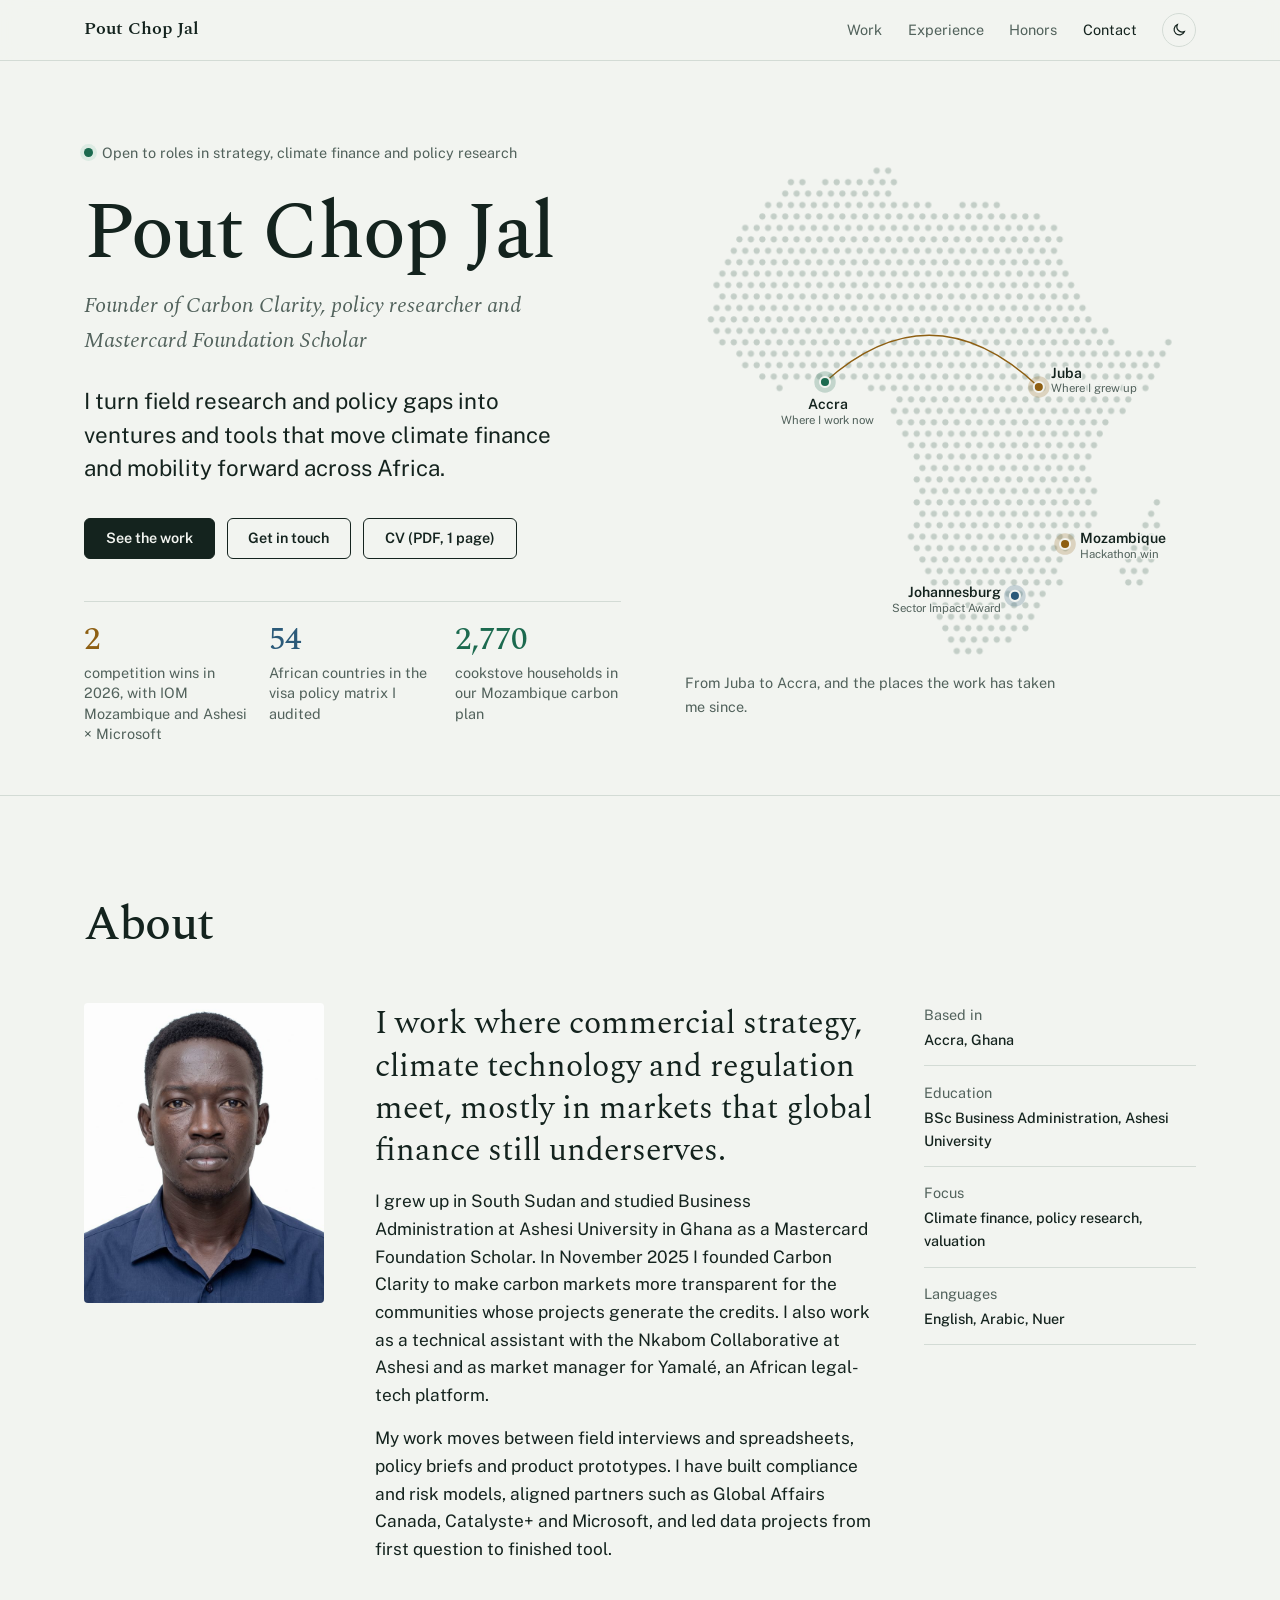
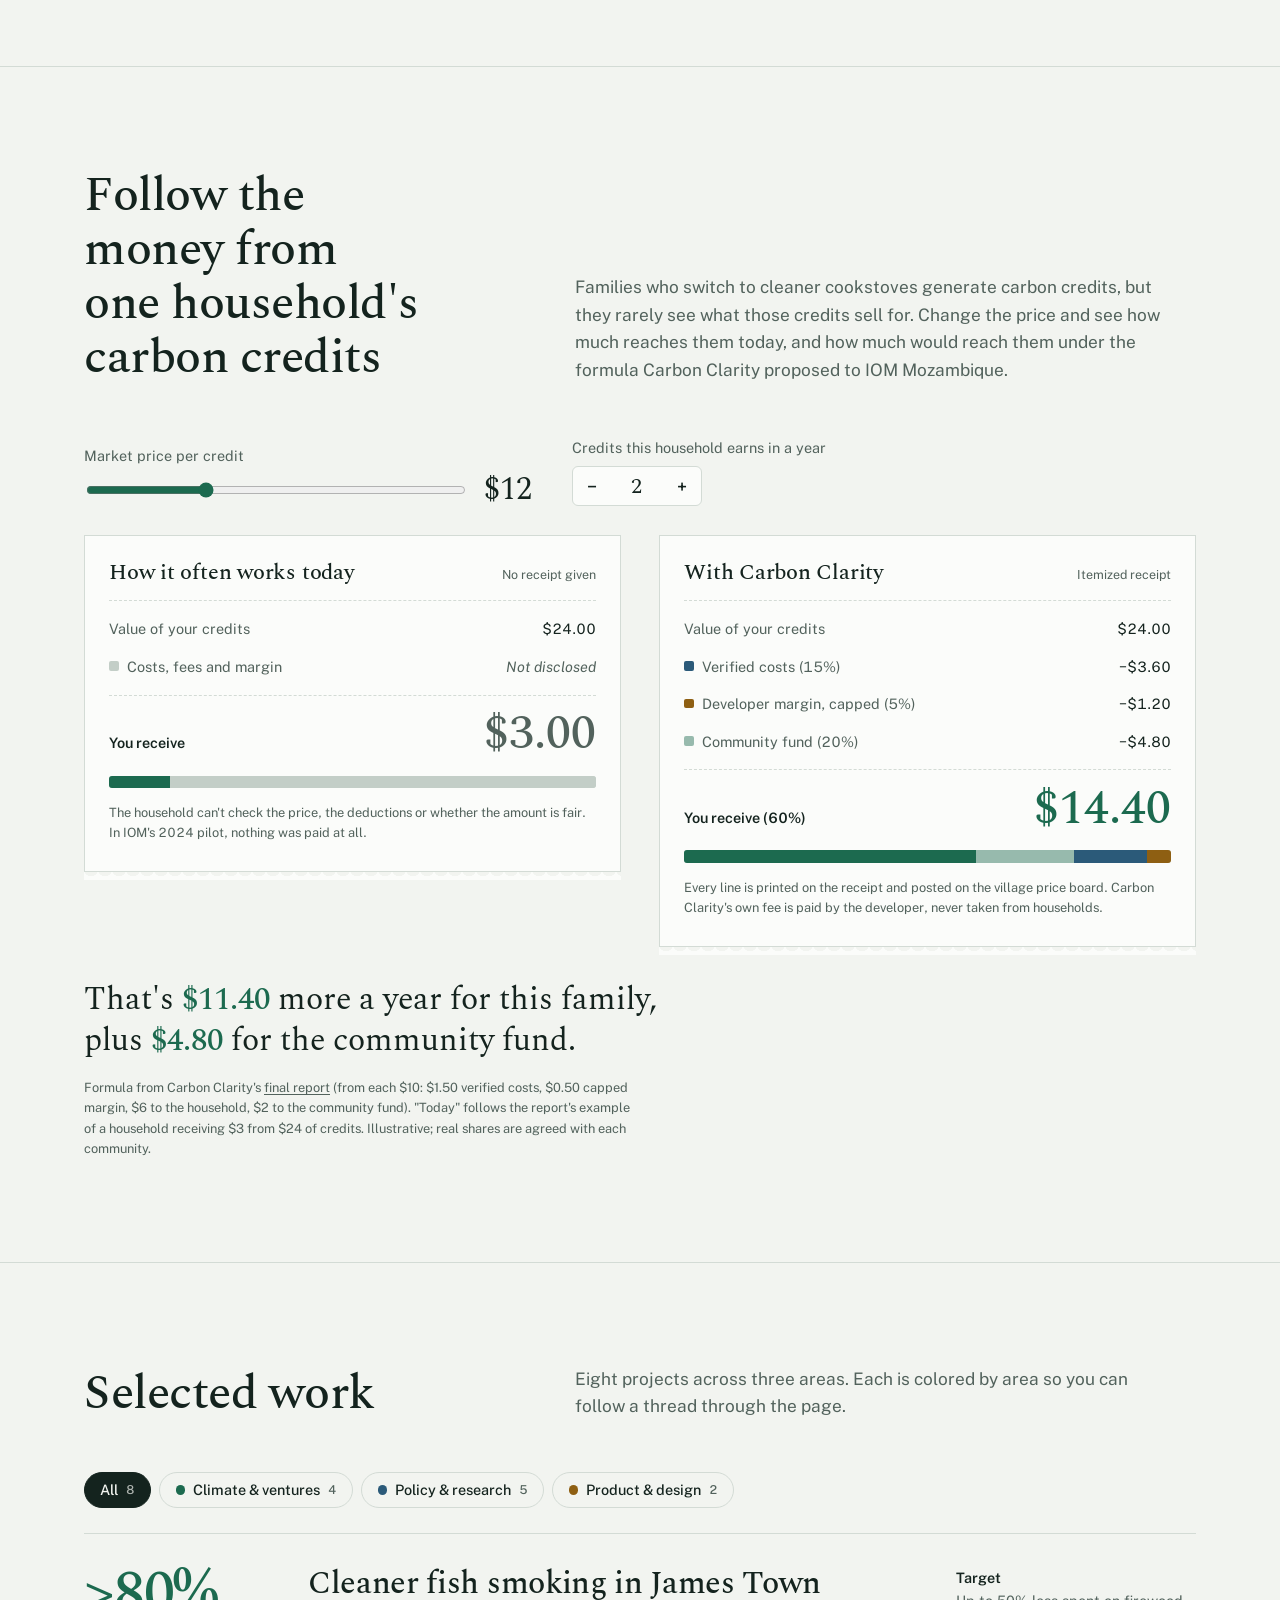
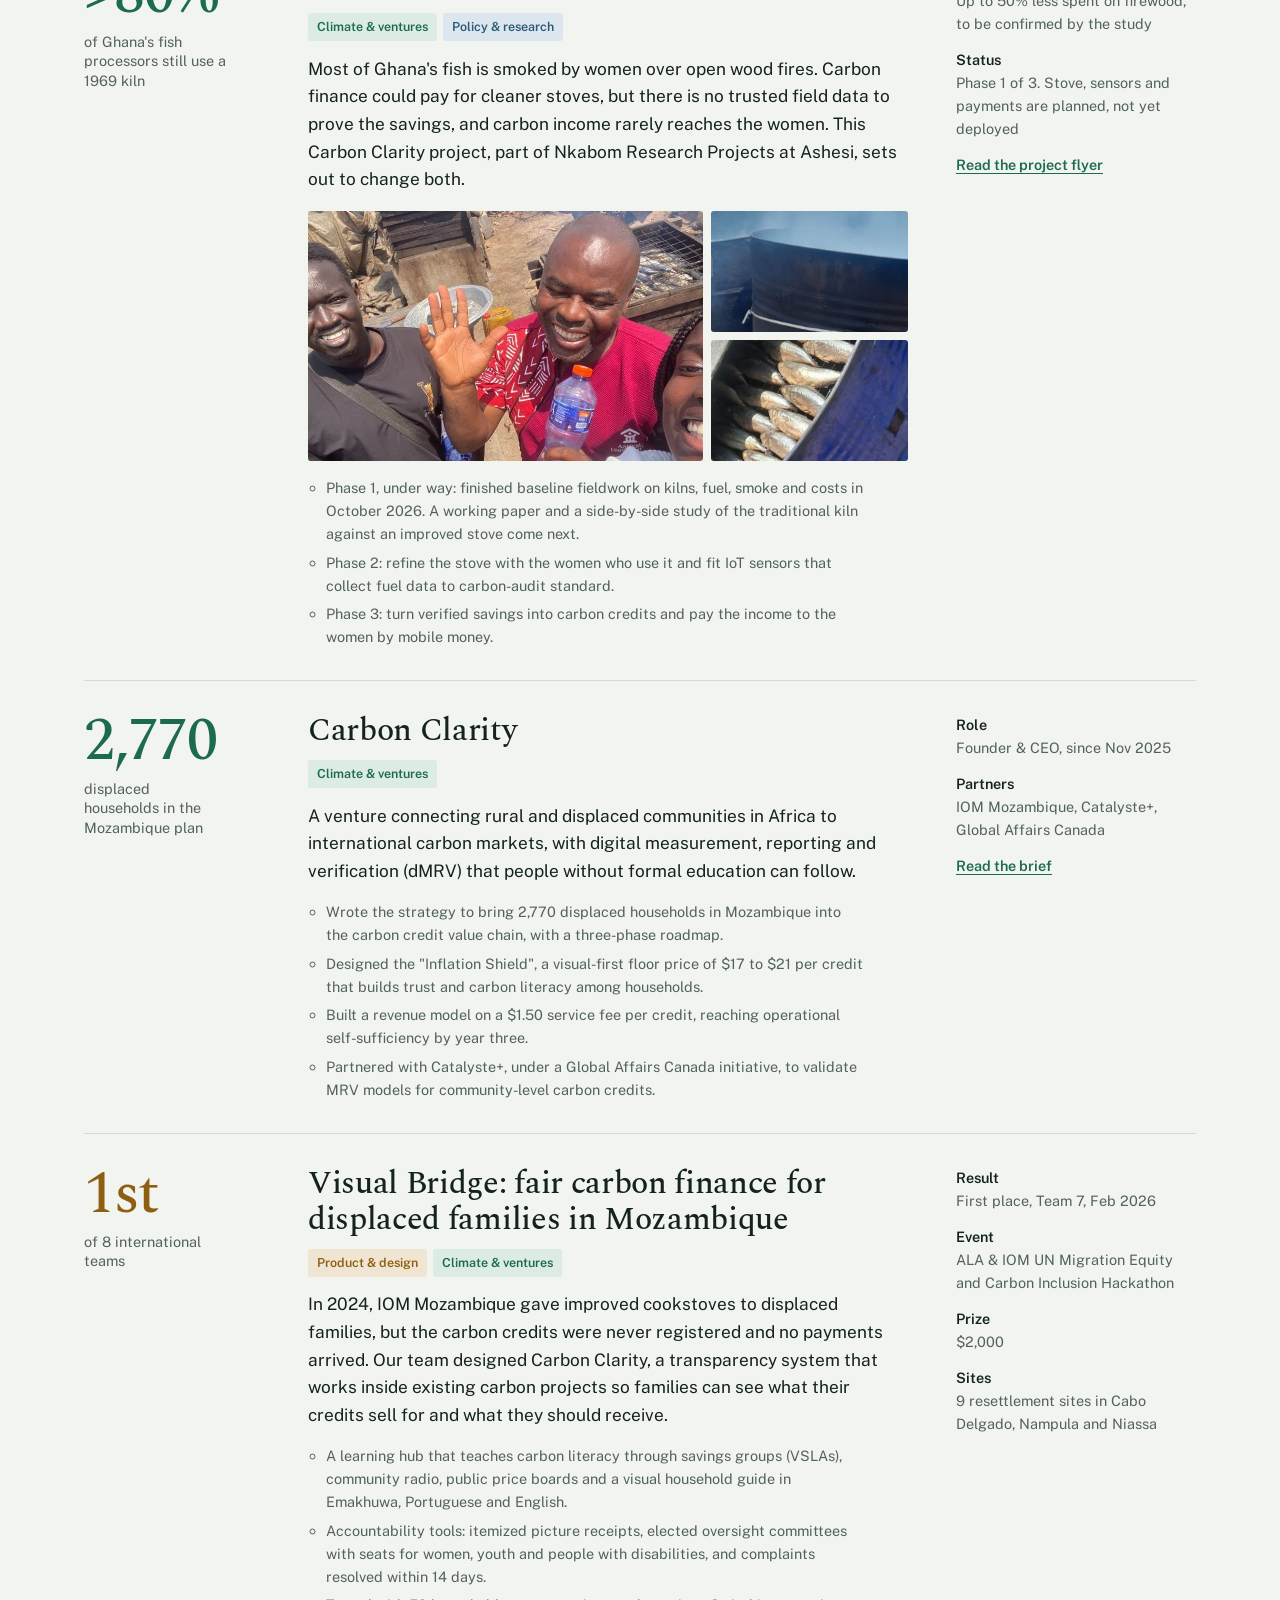
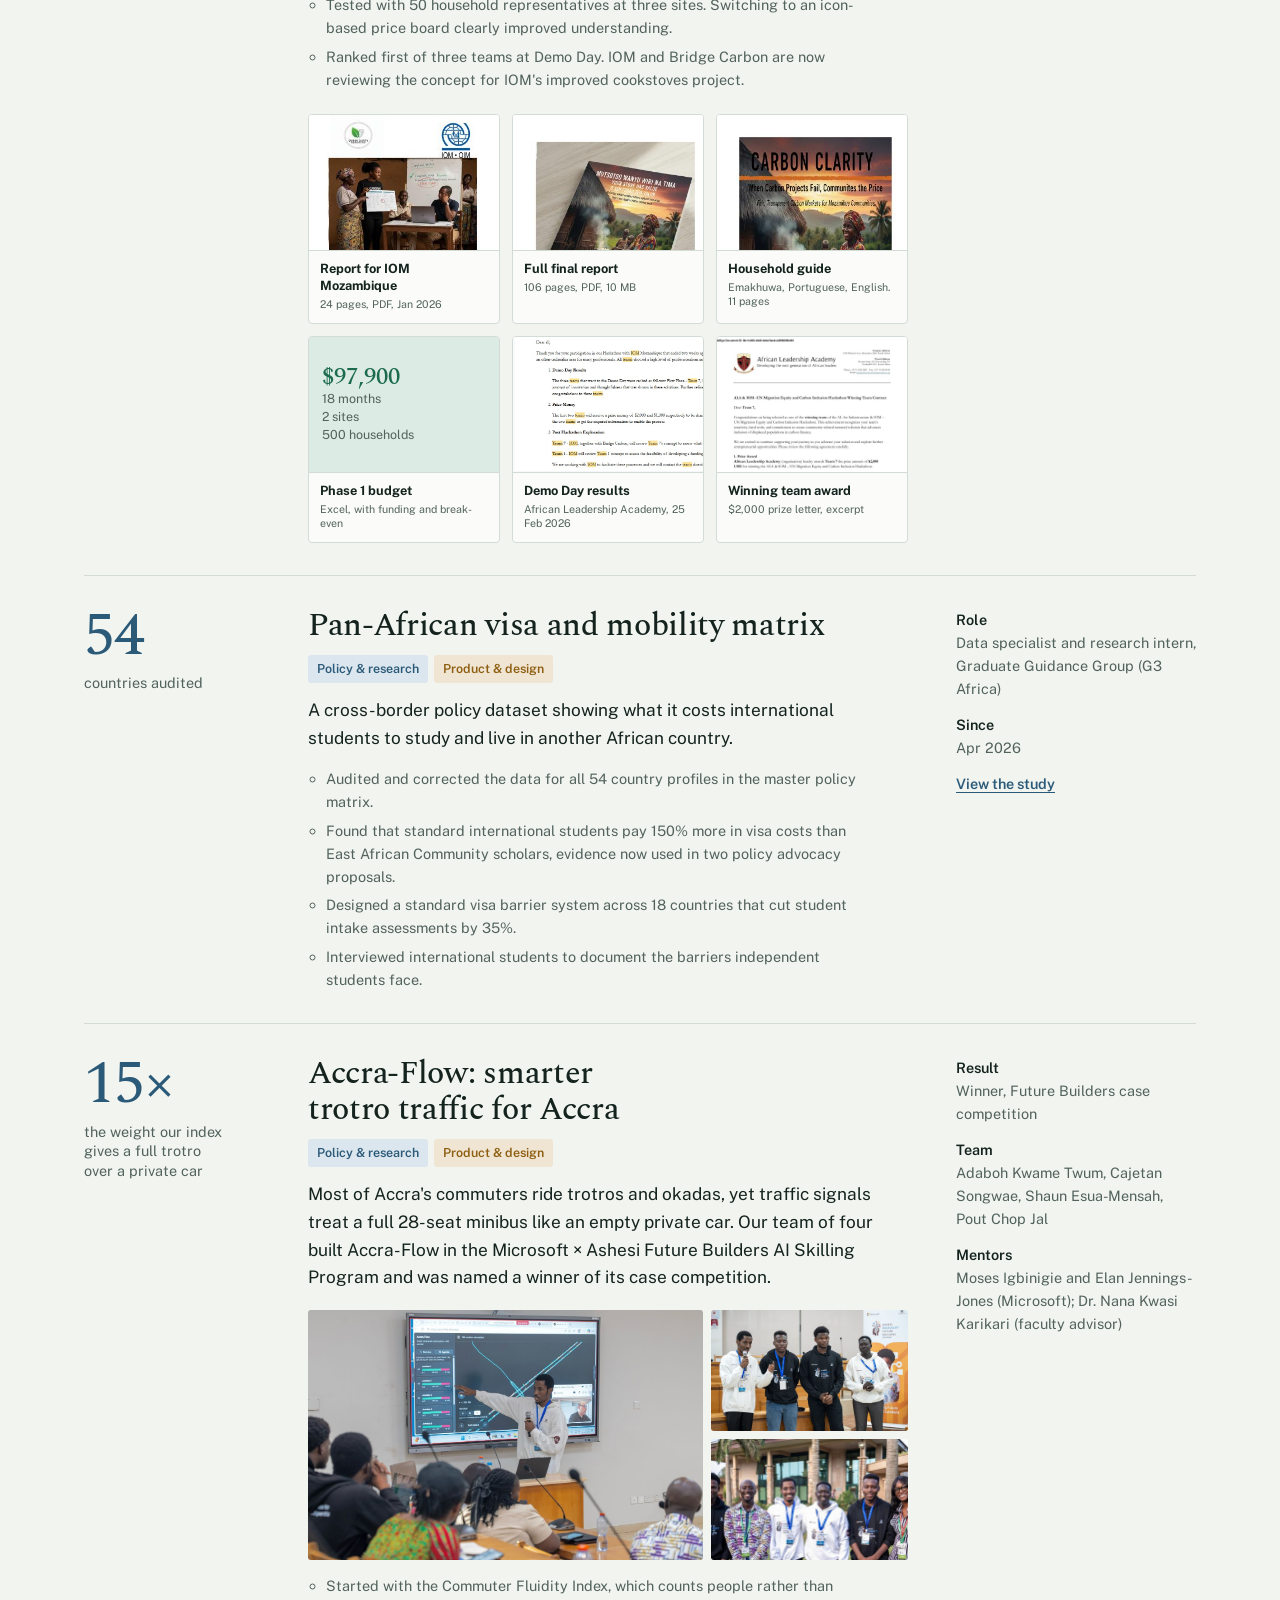
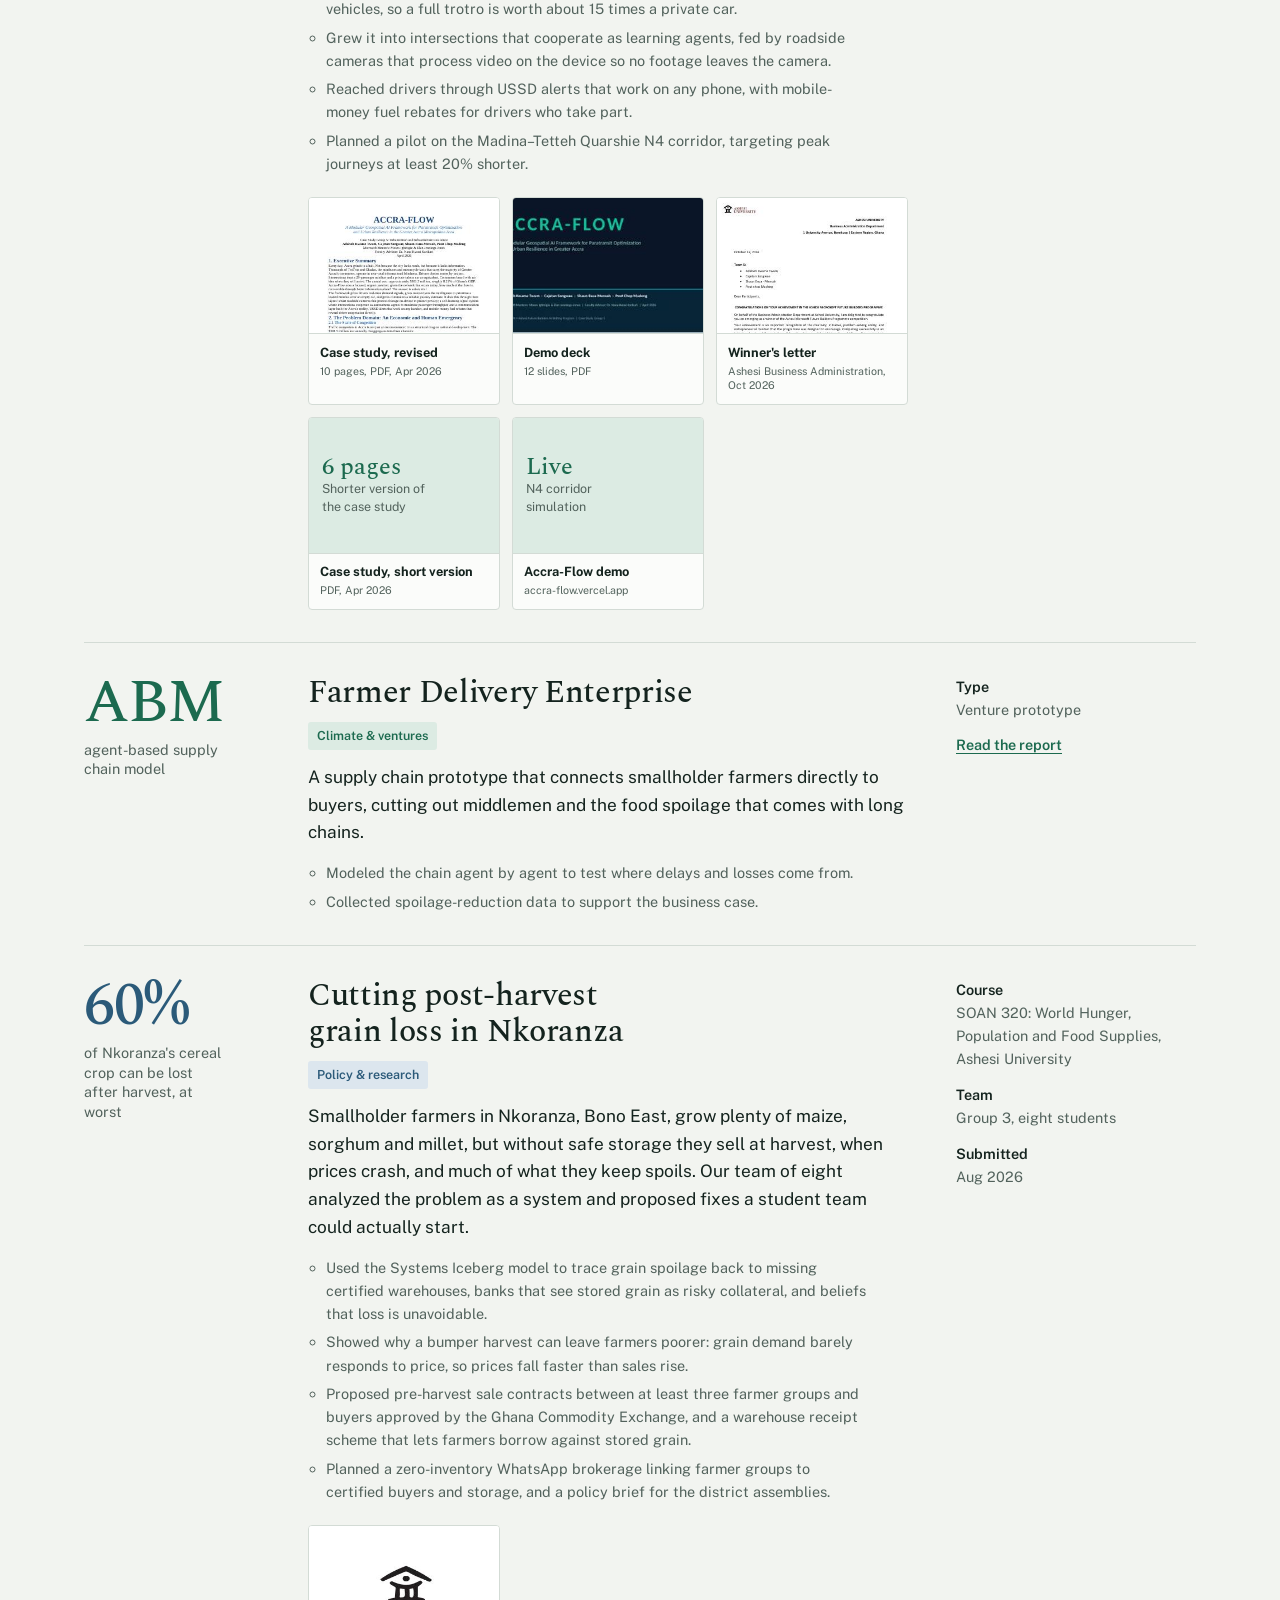
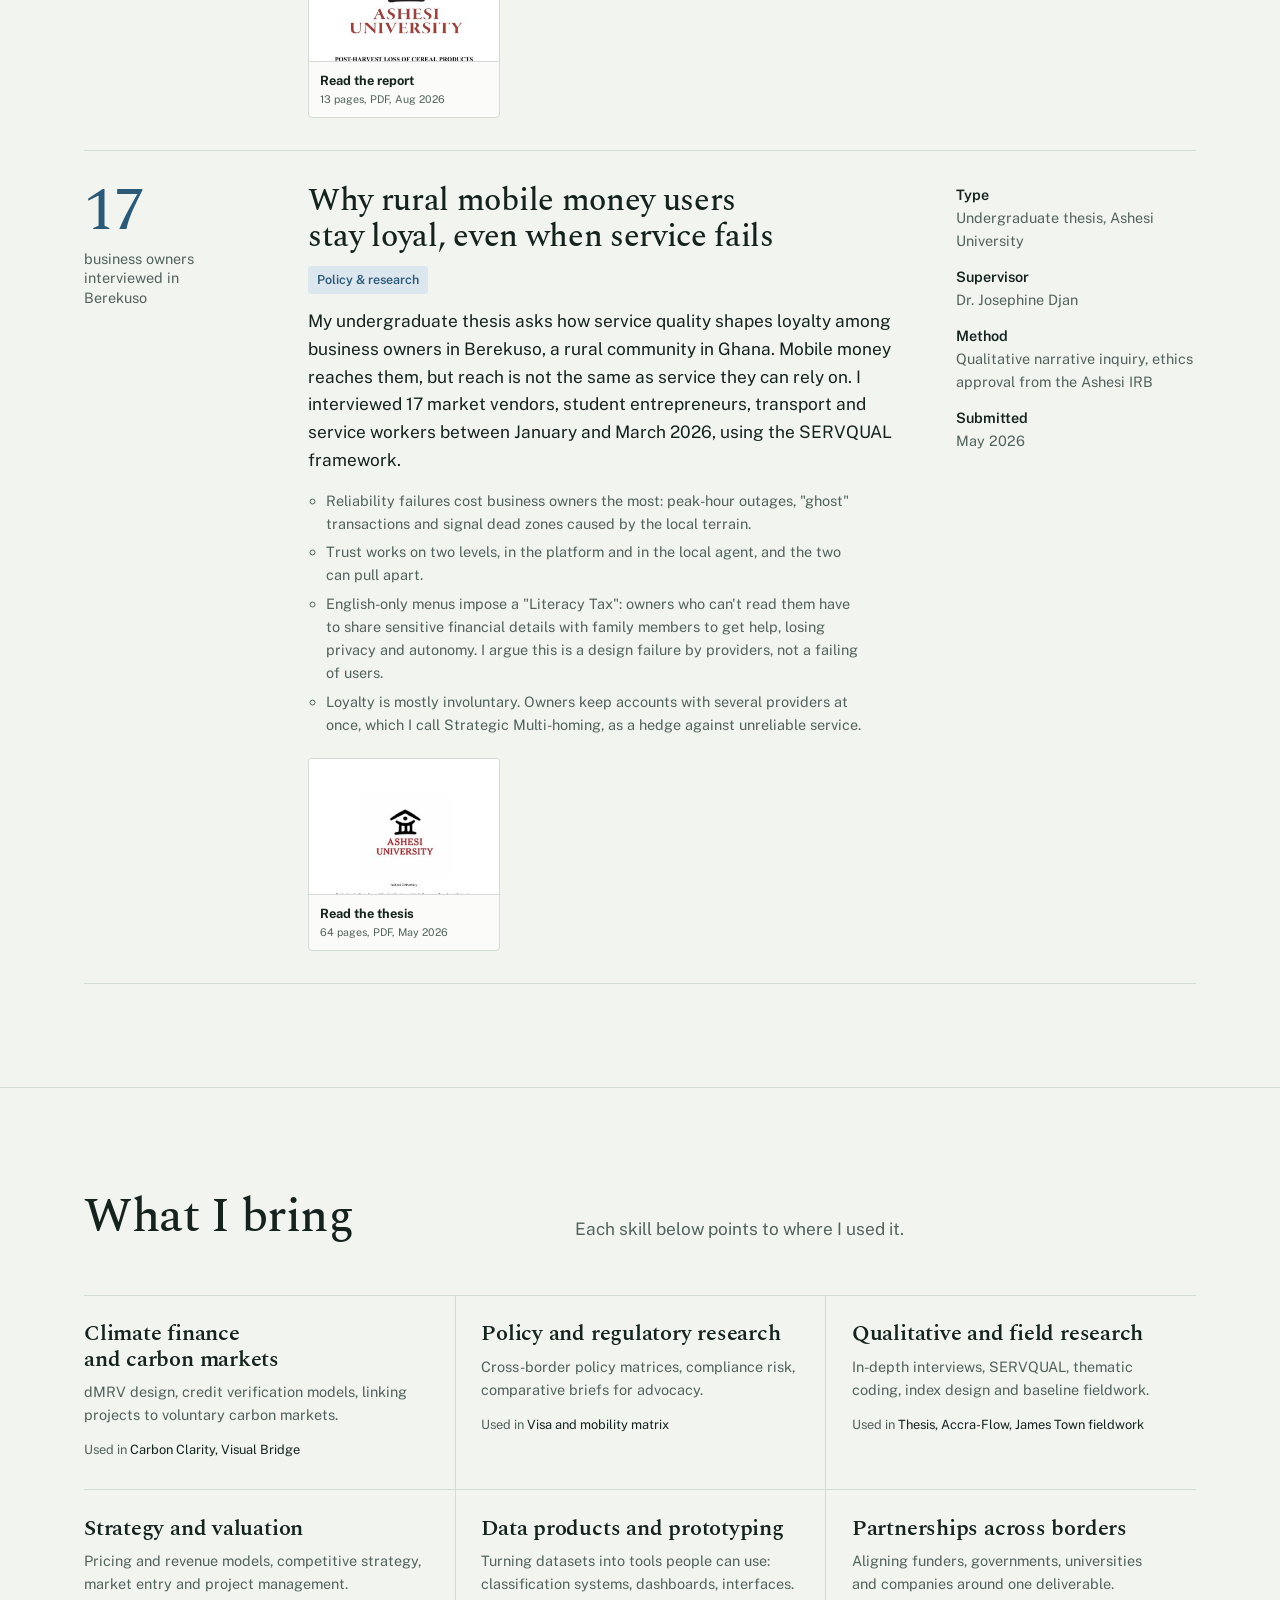
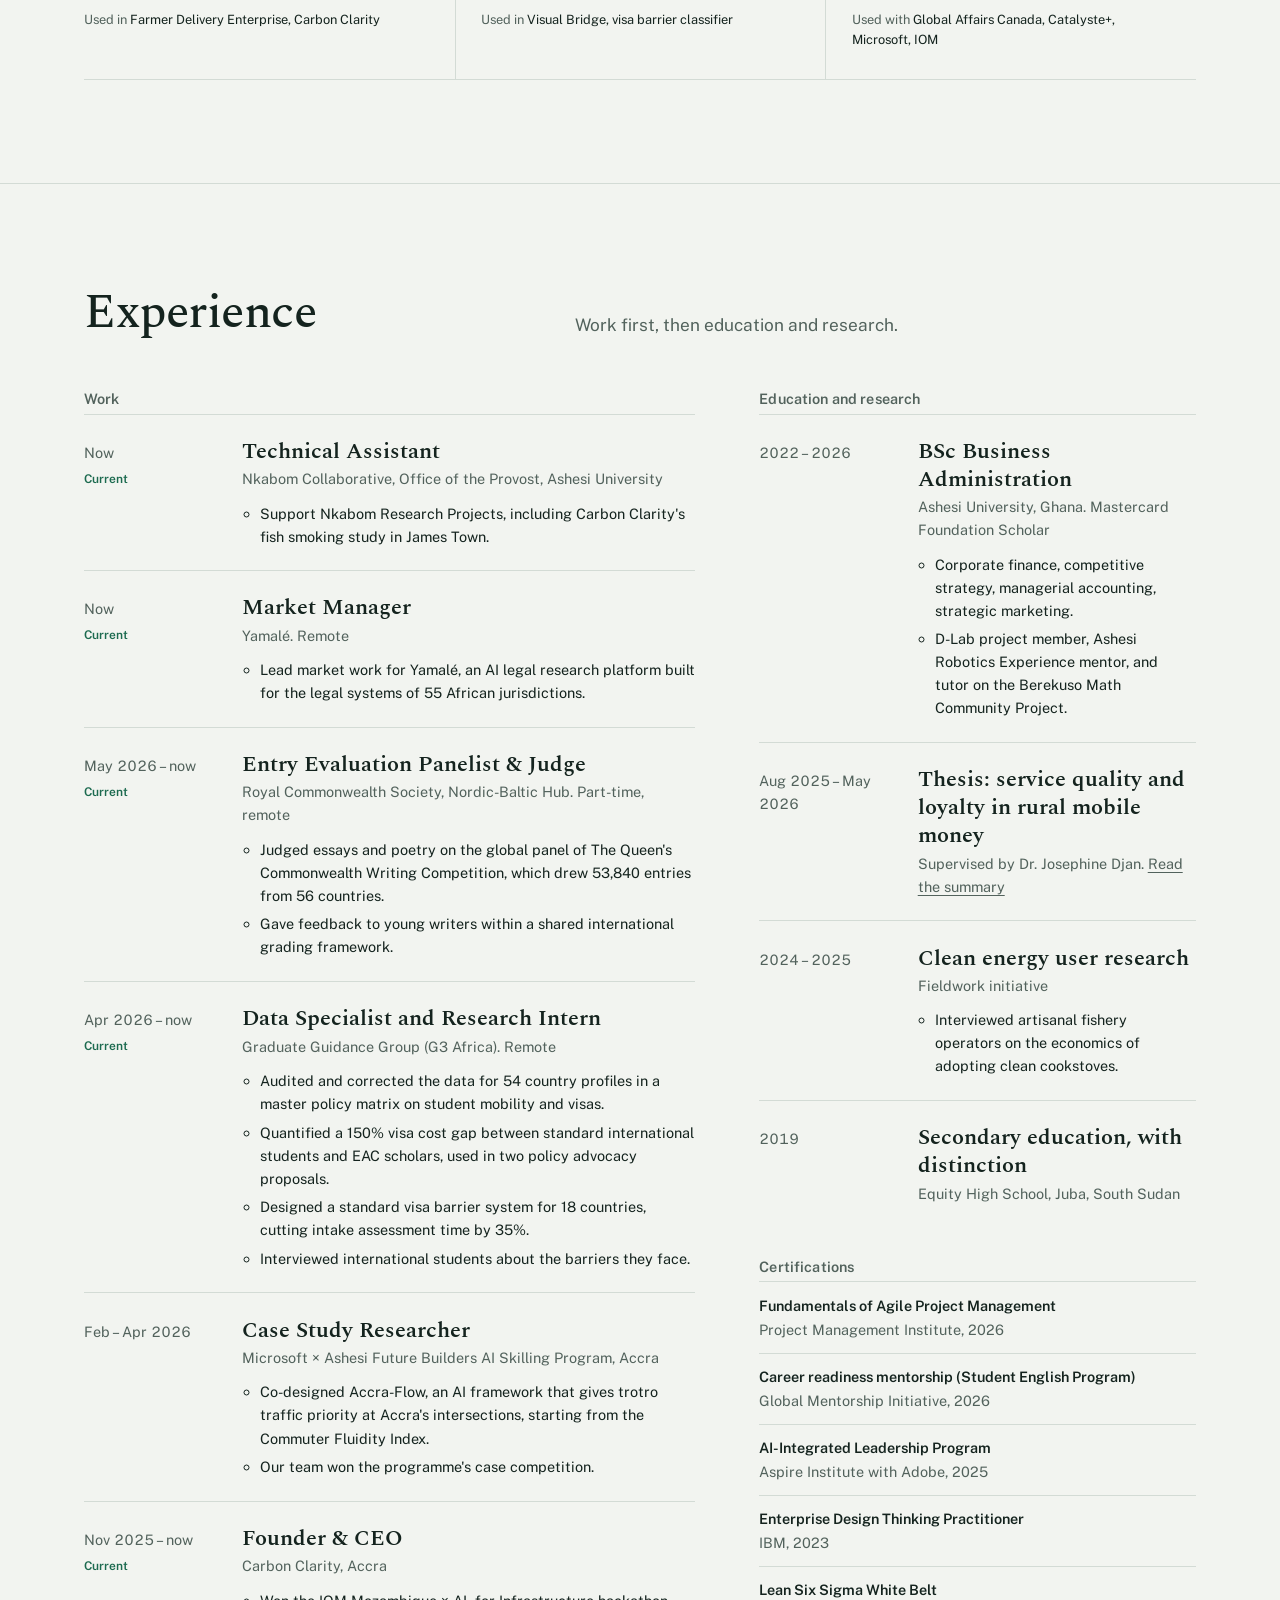
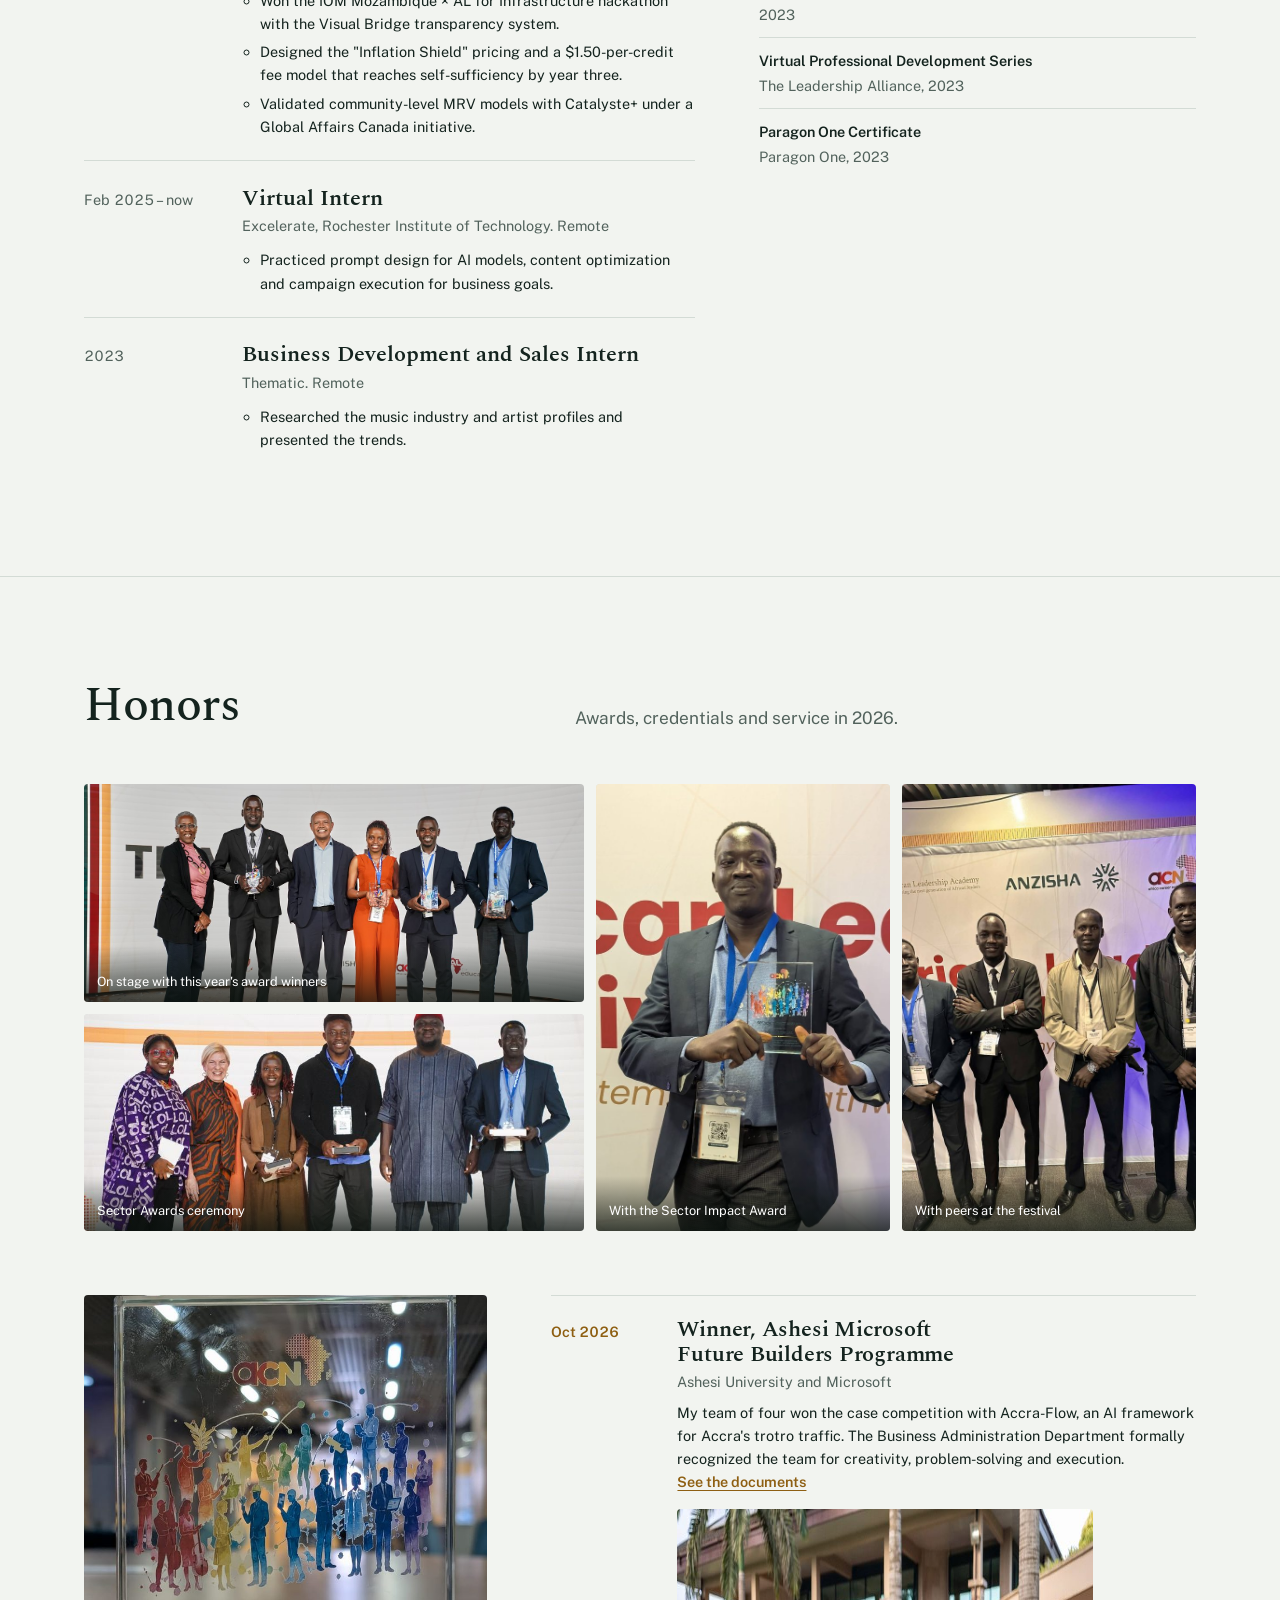
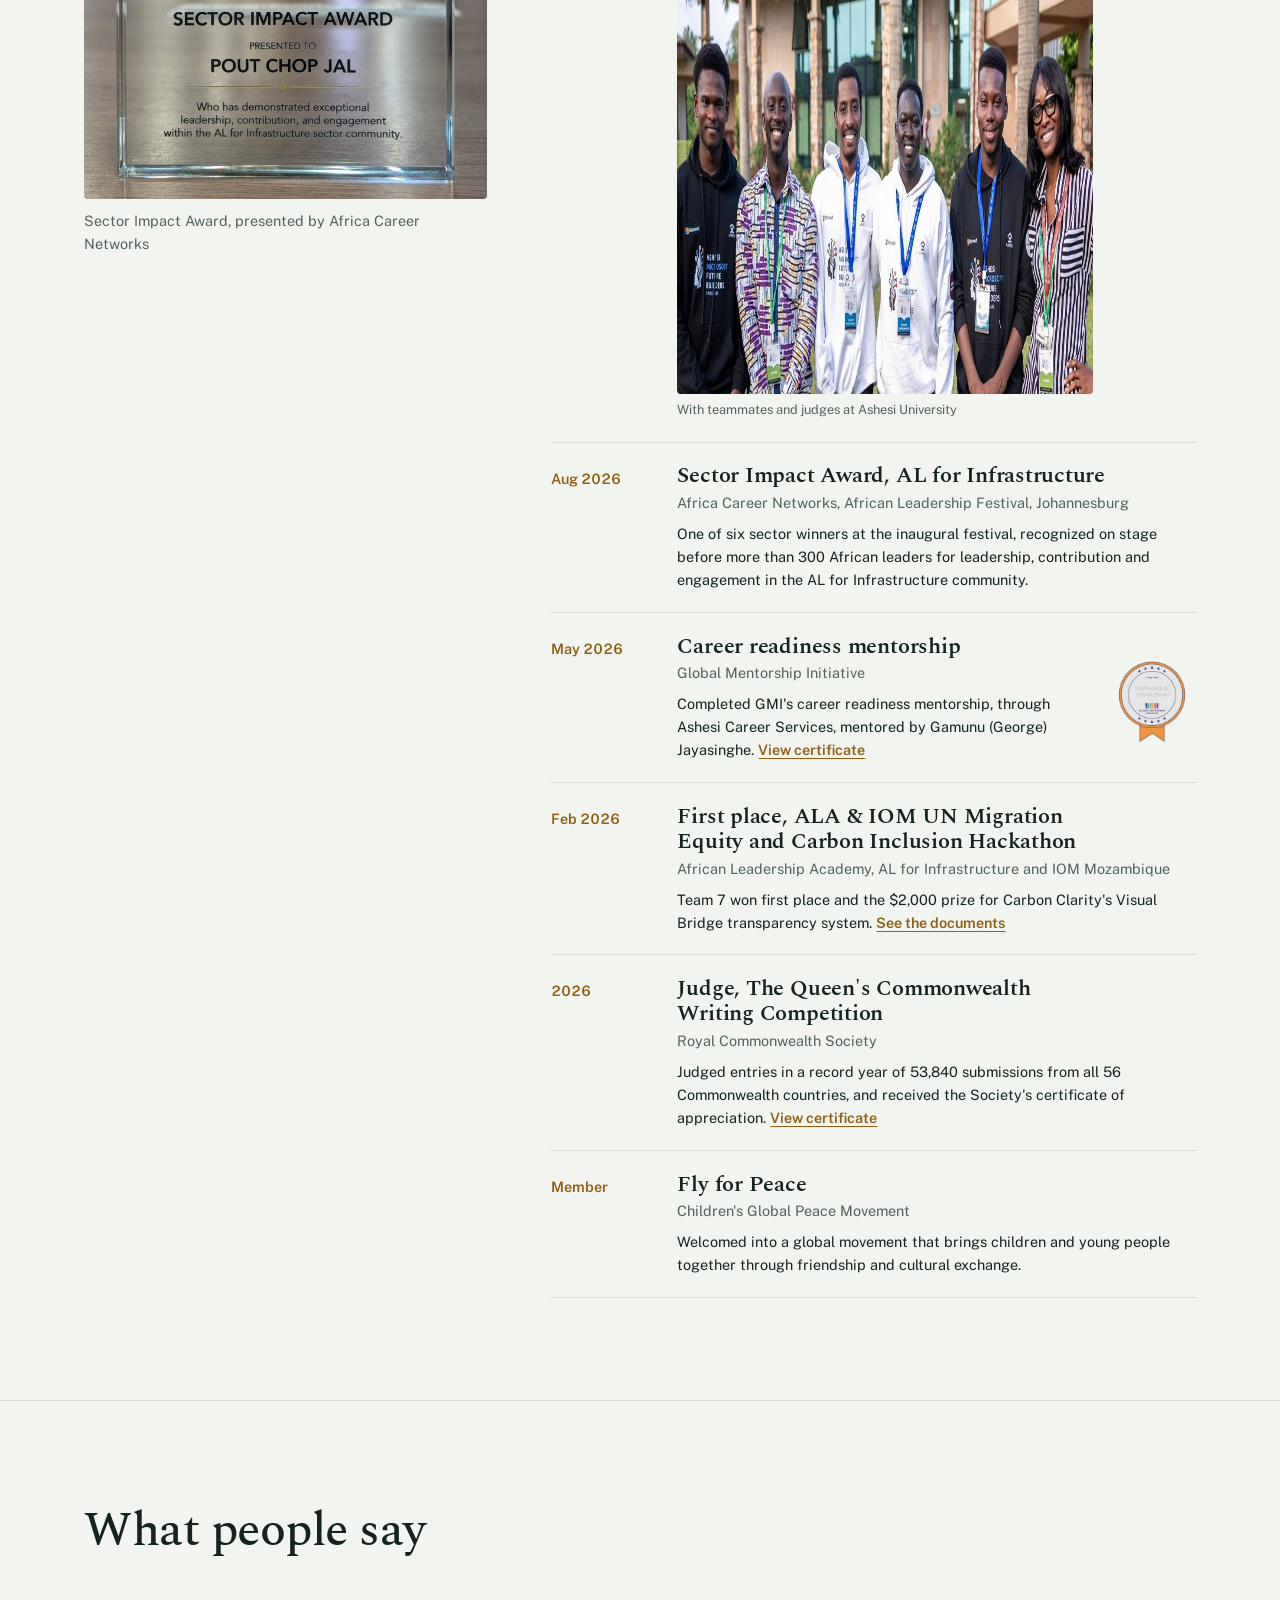
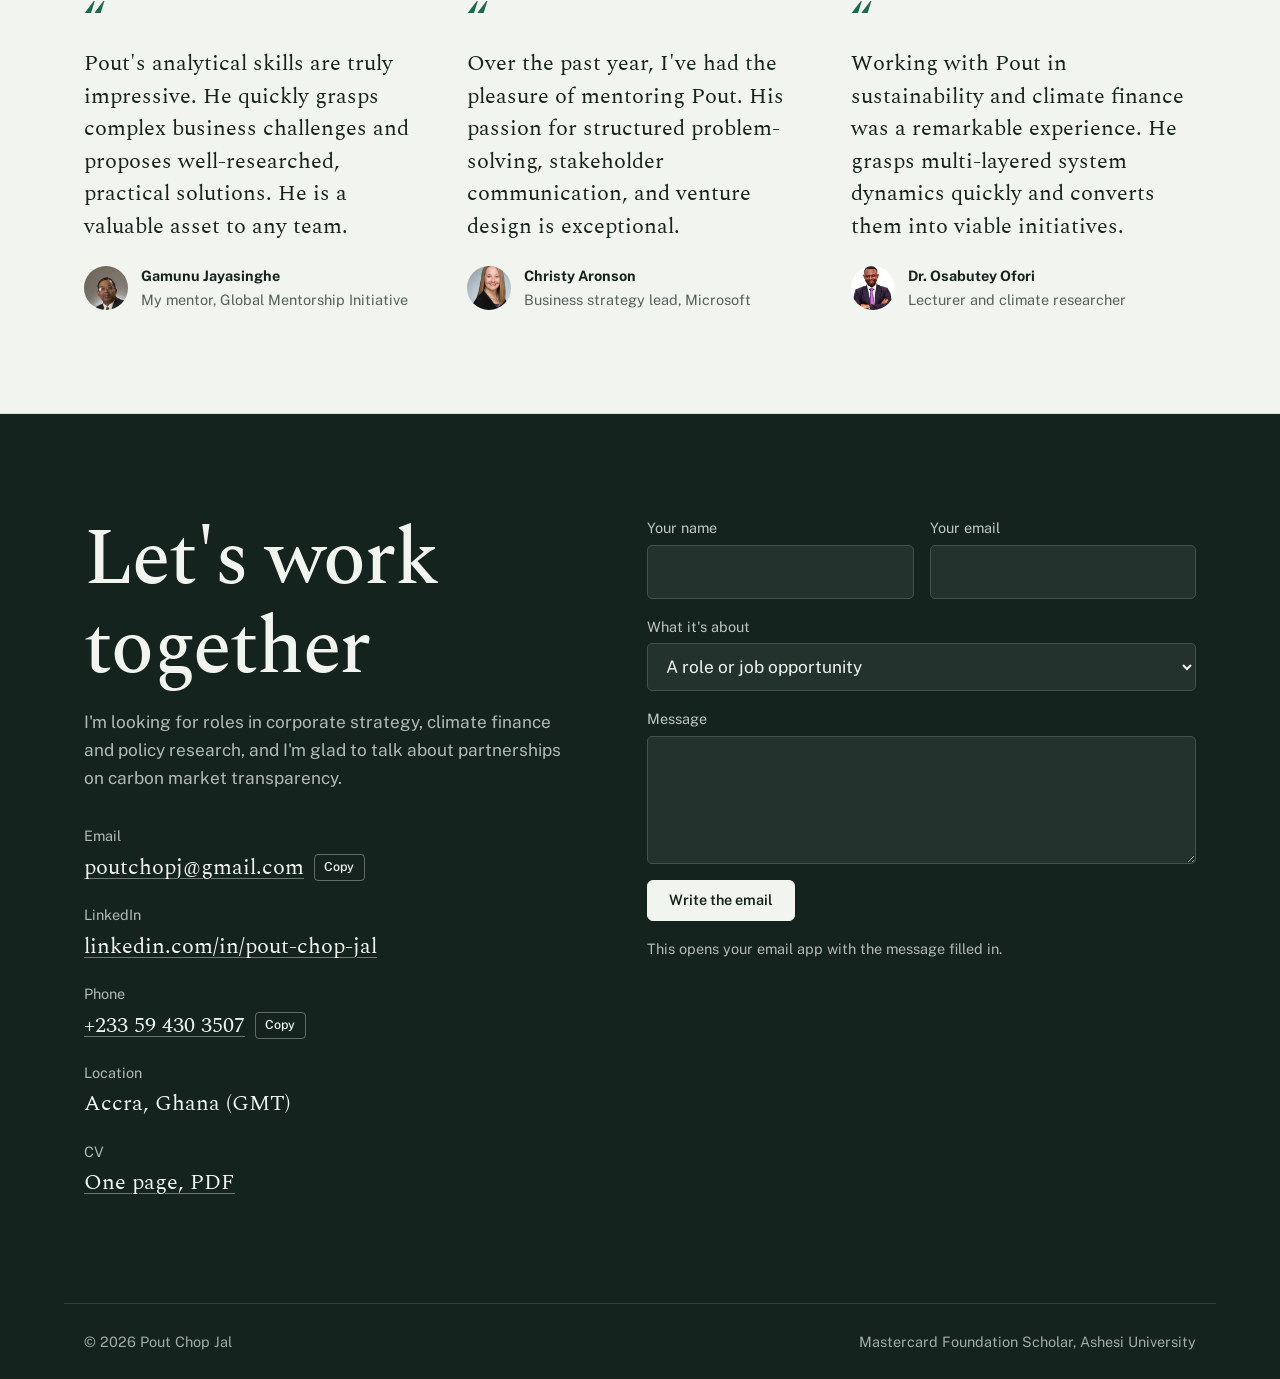
==== commit 11516bab: "Add Nkoranza post-harvest loss project New project from the SOAN 320 team report: systems analysis o" ====
--- a/index.html
+++ b/index.html
@@ -516,12 +516,12 @@
     <div class="wrap">
       <div class="sec-head">
         <h2 id="work-h">Selected work</h2>
-        <p>Seven projects across three areas. Each is colored by area so you can follow a thread through the page.</p>
+        <p>Eight projects across three areas. Each is colored by area so you can follow a thread through the page.</p>
       </div>
       <div class="filters" role="group" aria-label="Filter projects">
-        <button class="chip" type="button" data-filter="all" aria-pressed="true">All <small>7</small></button>
+        <button class="chip" type="button" data-filter="all" aria-pressed="true">All <small>8</small></button>
         <button class="chip k-c" type="button" data-filter="climate" aria-pressed="false"><i aria-hidden="true"></i>Climate &amp; ventures <small>4</small></button>
-        <button class="chip k-n" type="button" data-filter="policy" aria-pressed="false"><i aria-hidden="true"></i>Policy &amp; research <small>4</small></button>
+        <button class="chip k-n" type="button" data-filter="policy" aria-pressed="false"><i aria-hidden="true"></i>Policy &amp; research <small>5</small></button>
         <button class="chip k-o" type="button" data-filter="product" aria-pressed="false"><i aria-hidden="true"></i>Product &amp; design <small>2</small></button>
       </div>
 
@@ -665,6 +665,29 @@
           <div class="meta">
             <div><strong>Type</strong>Venture prototype</div>
             <a href="https://drive.google.com/drive/folders/1hBtLvpGVe193ArgSZsOnYwFCor5K9i-i/" target="_blank" rel="noopener">Read the report</a>
+          </div>
+        </li>
+
+        <li class="project k-n" data-areas="policy">
+          <div class="figure"><b>60%</b><span>of Nkoranza's cereal crop can be lost after harvest, at worst</span></div>
+          <div class="body">
+            <h3 id="nkoranza">Cutting post-harvest grain loss in Nkoranza</h3>
+            <div class="tags"><span class="tag">Policy &amp; research</span></div>
+            <p>Smallholder farmers in Nkoranza, Bono East, grow plenty of maize, sorghum and millet, but without safe storage they sell at harvest, when prices crash, and much of what they keep spoils. Our team of eight analyzed the problem as a system and proposed fixes a student team could actually start.</p>
+            <ul class="did">
+              <li>Used the Systems Iceberg model to trace grain spoilage back to missing certified warehouses, banks that see stored grain as risky collateral, and beliefs that loss is unavoidable.</li>
+              <li>Showed why a bumper harvest can leave farmers poorer: grain demand barely responds to price, so prices fall faster than sales rise.</li>
+              <li>Proposed pre-harvest sale contracts between at least three farmer groups and buyers approved by the Ghana Commodity Exchange, and a warehouse receipt scheme that lets farmers borrow against stored grain.</li>
+              <li>Planned a zero-inventory WhatsApp brokerage linking farmer groups to certified buyers and storage, and a policy brief for the district assemblies.</li>
+            </ul>
+            <div class="dossier" aria-label="Report">
+              <a class="doc" href="docs/nkoranza-post-harvest-loss-report.pdf" target="_blank" rel="noopener"><img src="docs/cover-nkoranza-report.jpg" alt="" width="340" height="440" loading="lazy"><span><b>Read the report</b><small>13 pages, PDF, Aug 2026</small></span></a>
+            </div>
+          </div>
+          <div class="meta">
+            <div><strong>Course</strong>SOAN 320: World Hunger, Population and Food Supplies, Ashesi University</div>
+            <div><strong>Team</strong>Group 3, eight students</div>
+            <div><strong>Submitted</strong>Aug 2026</div>
           </div>
         </li>
 
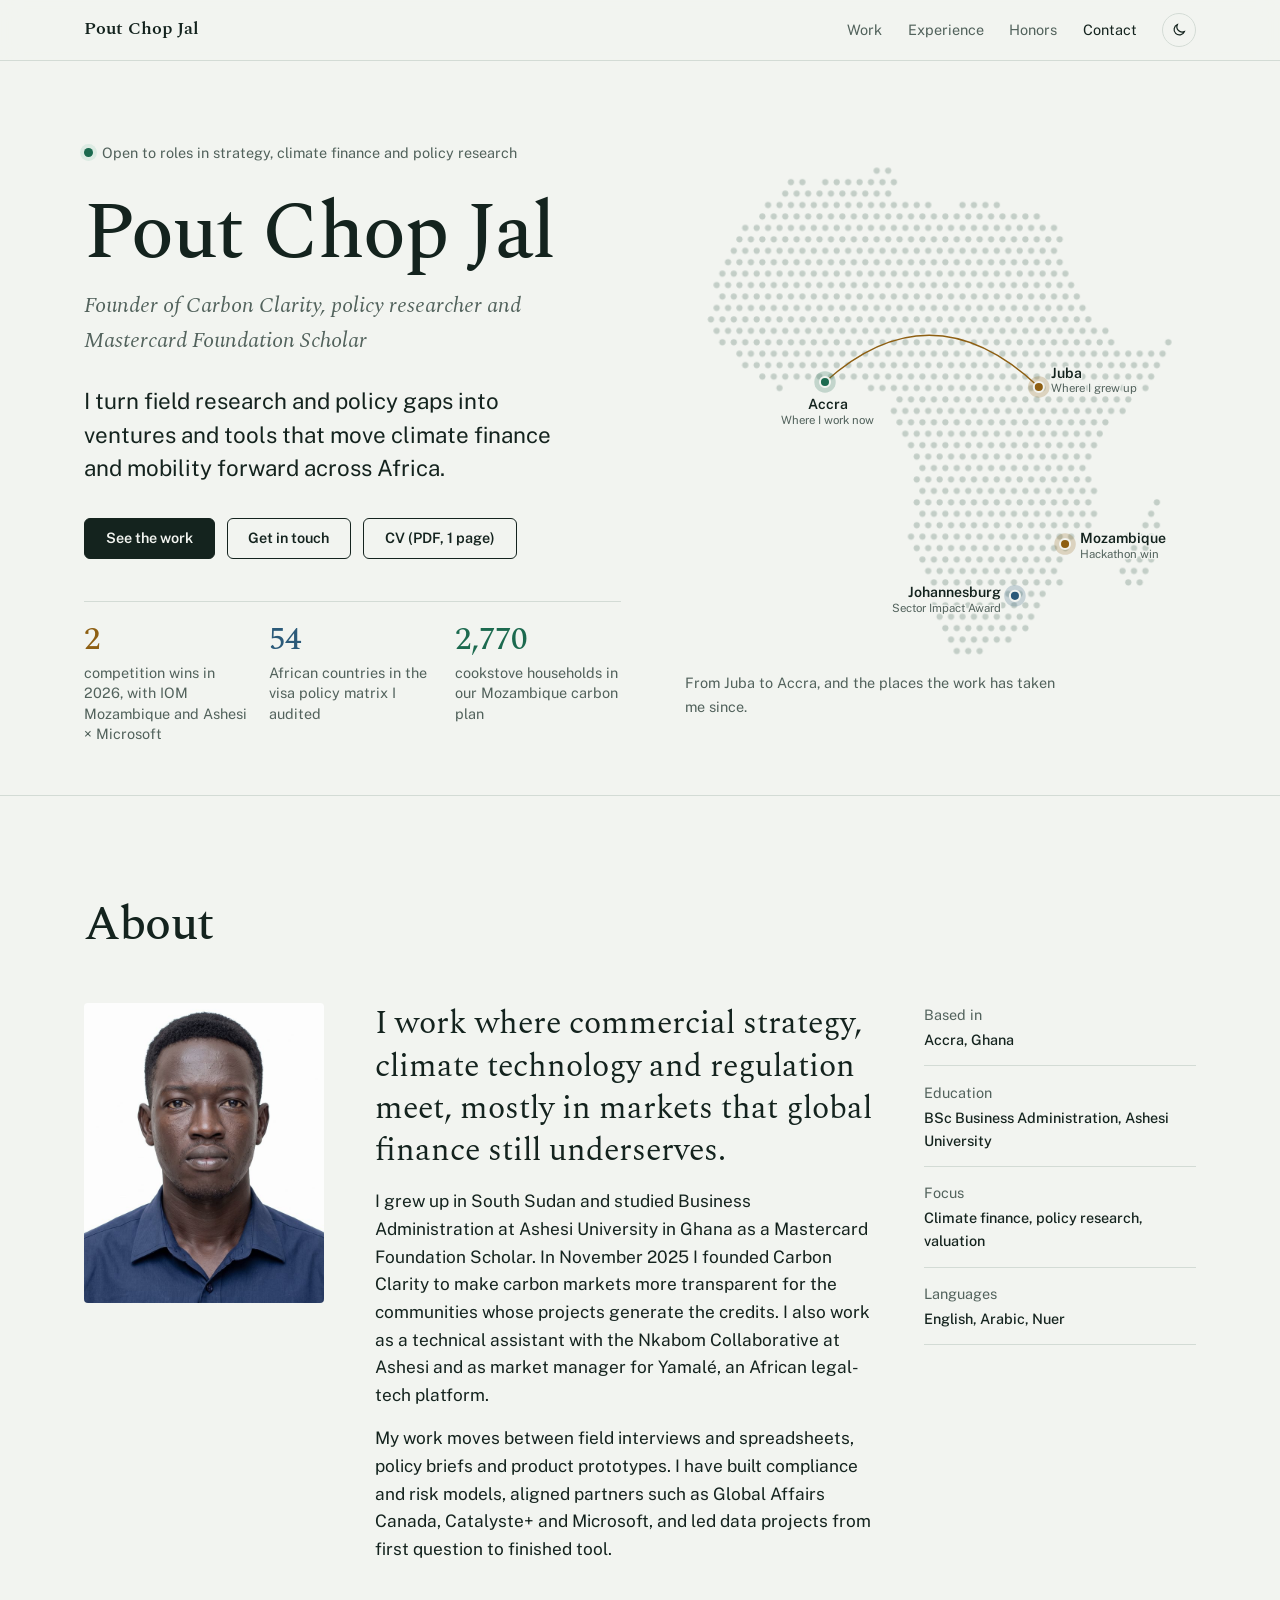
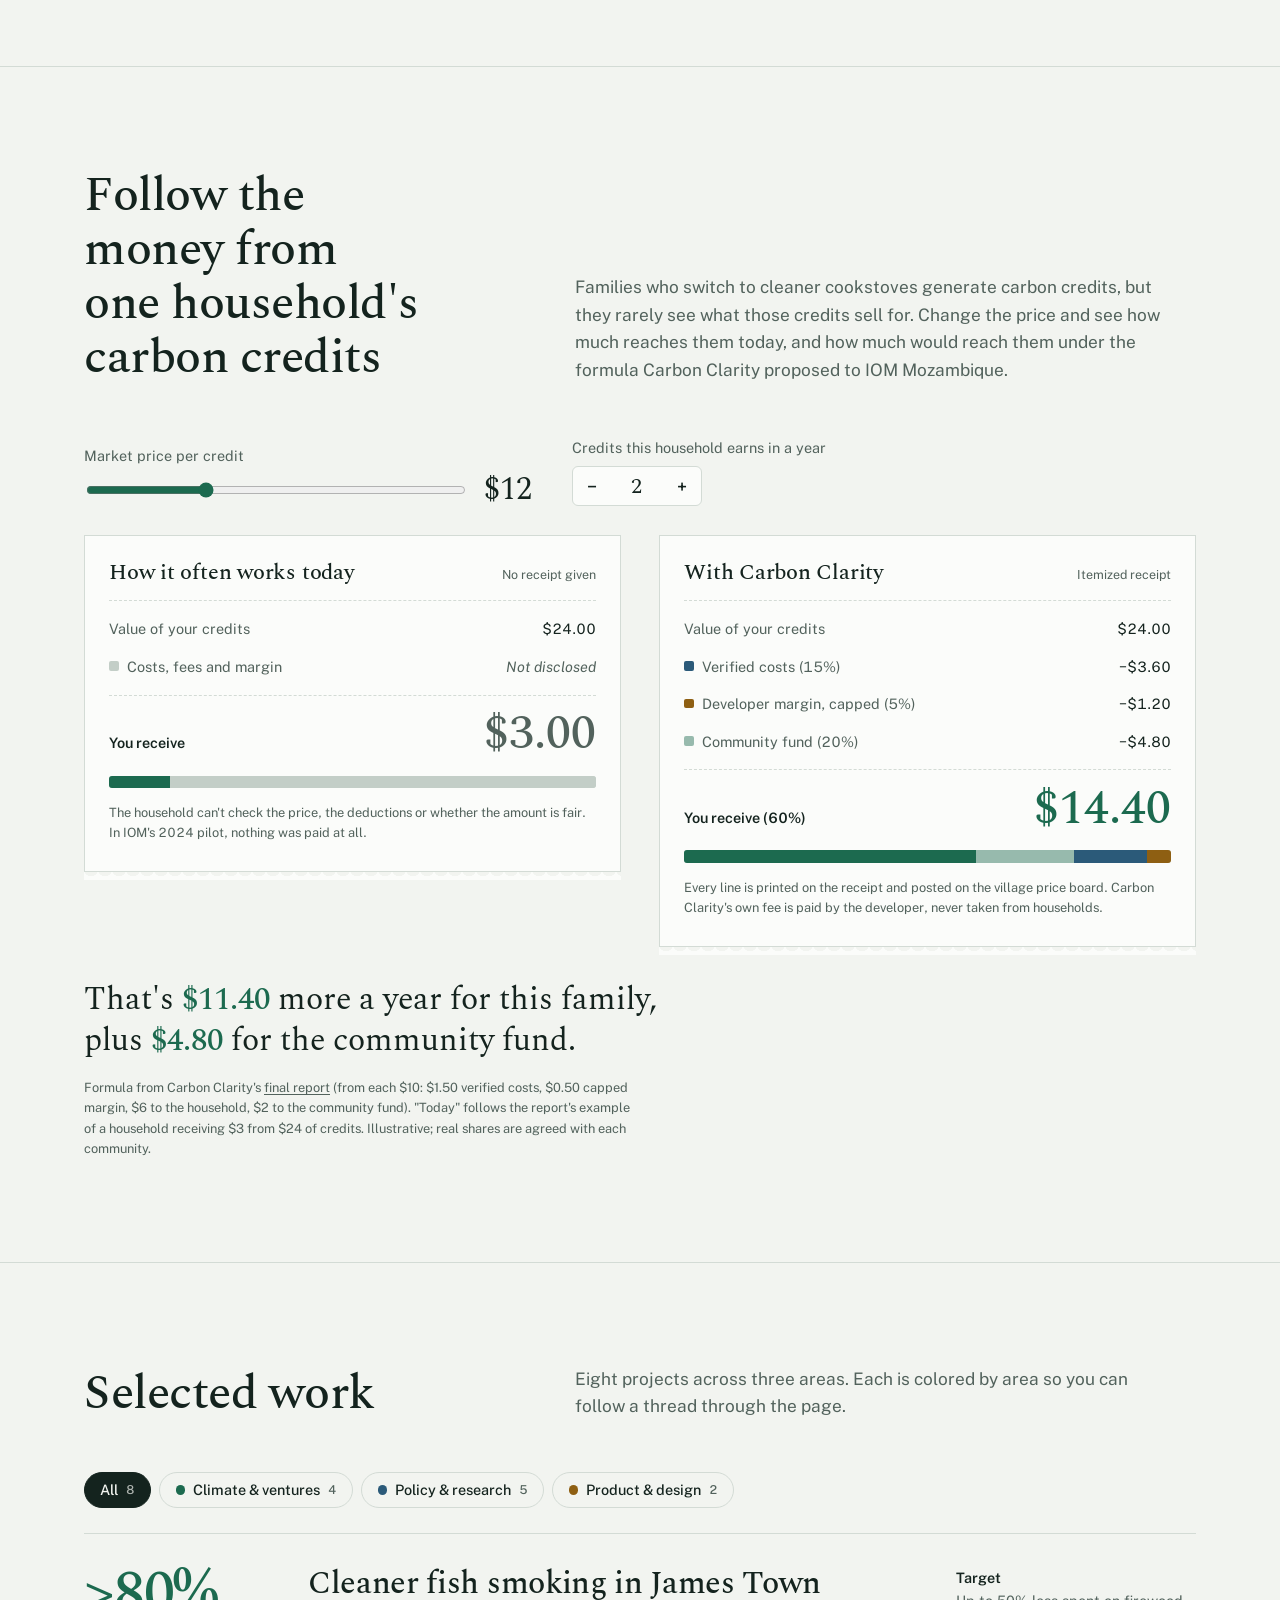
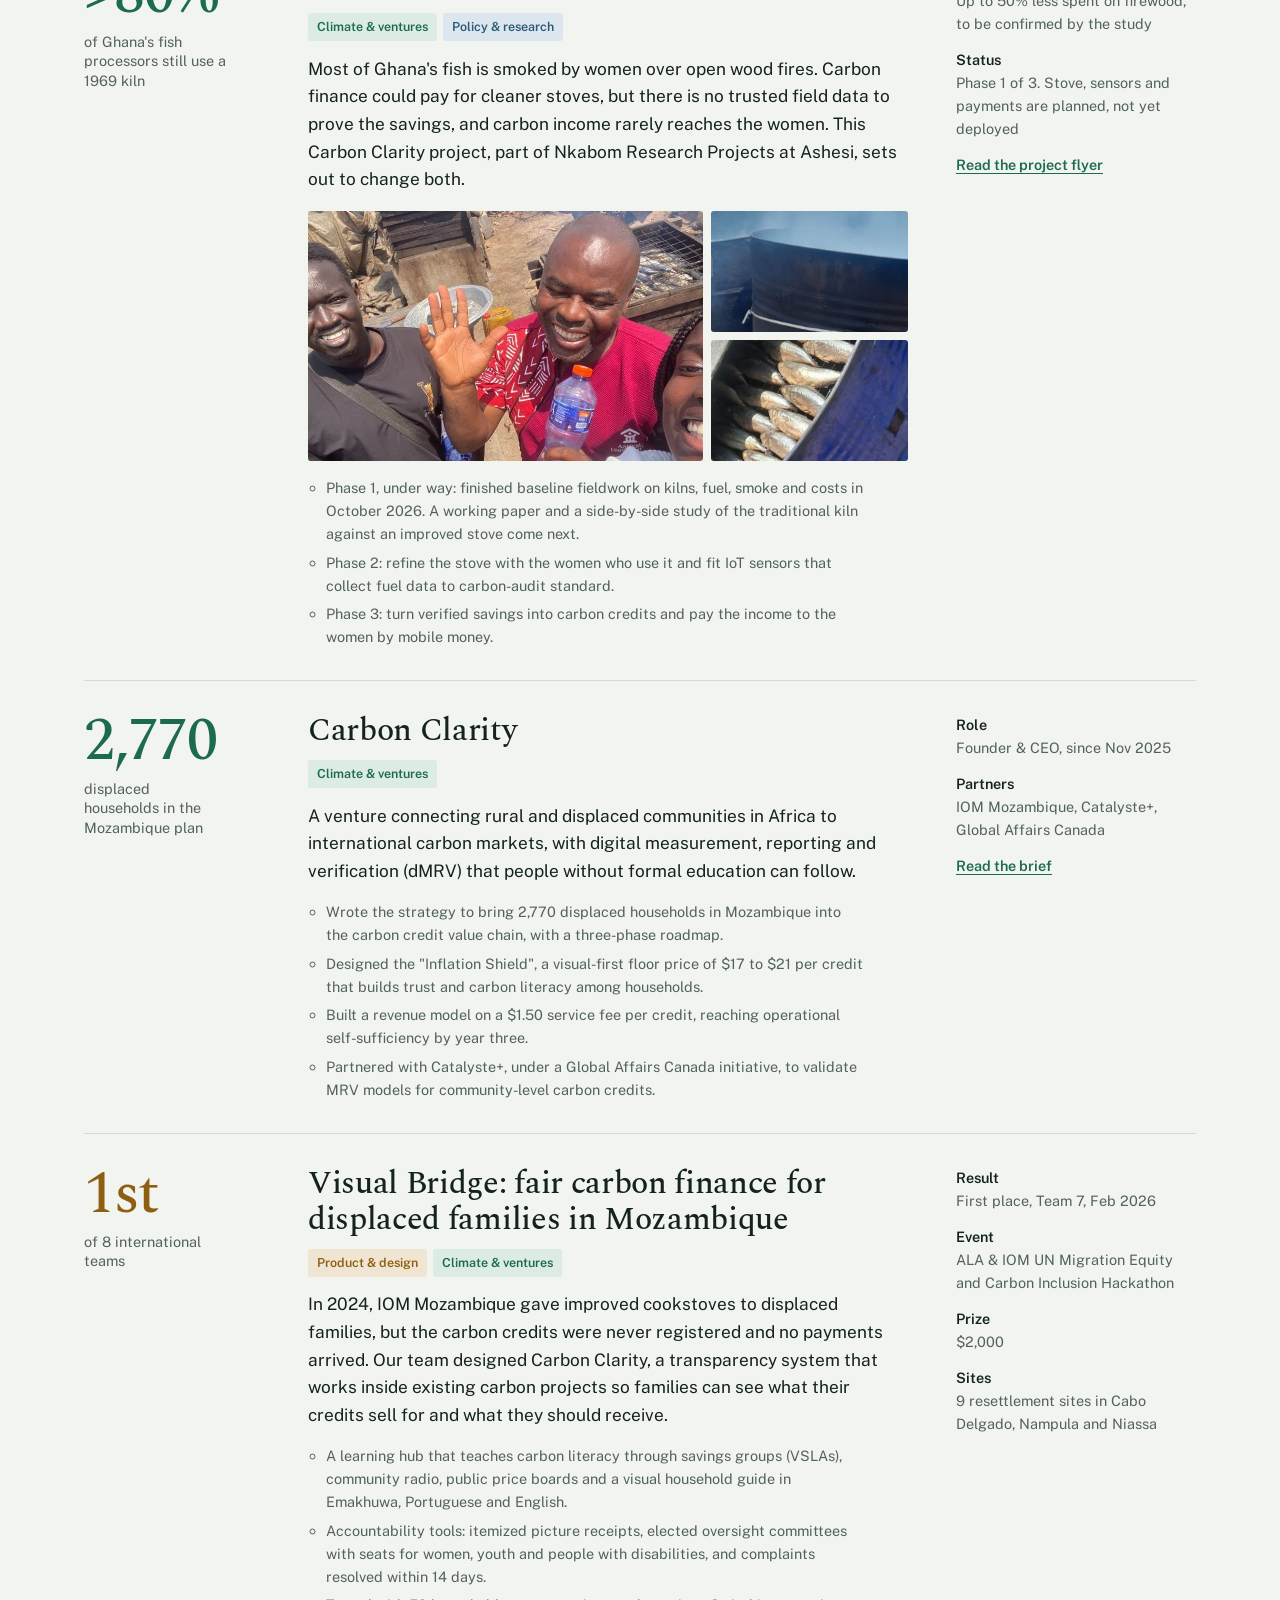
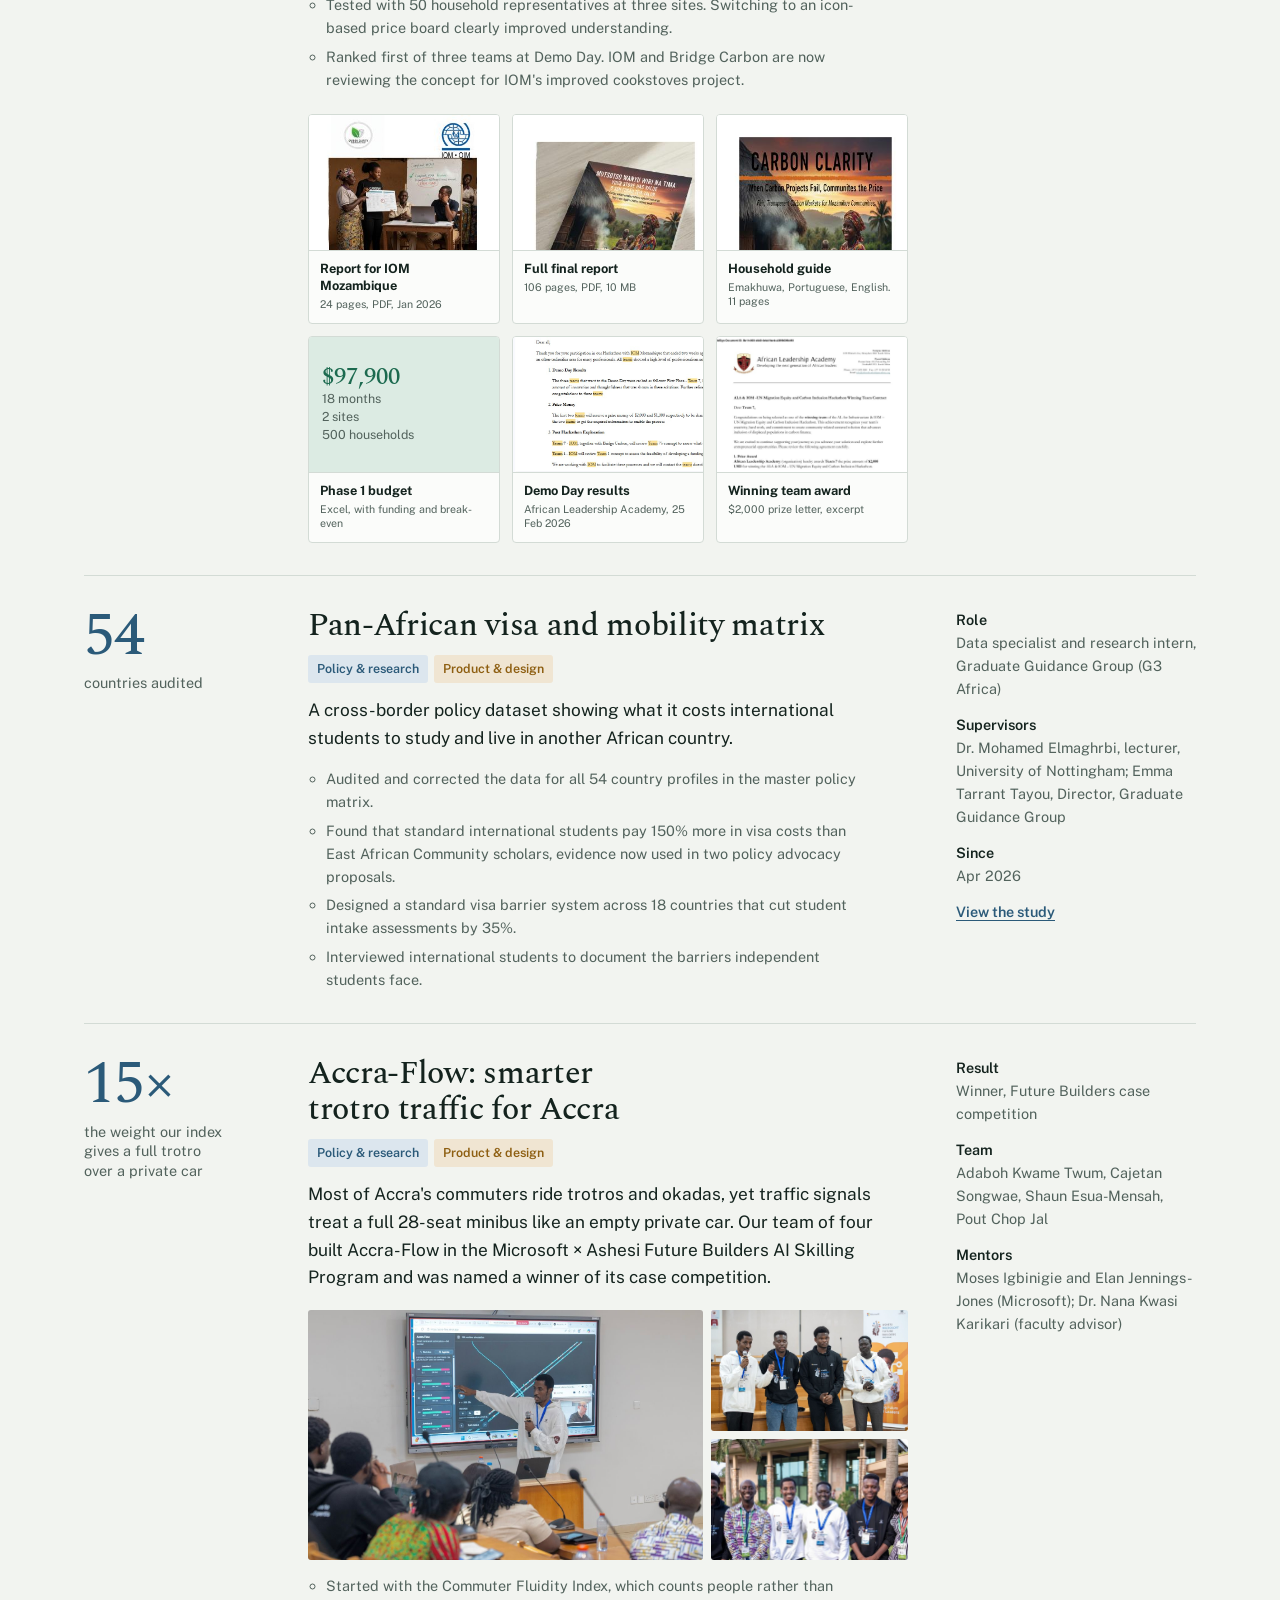
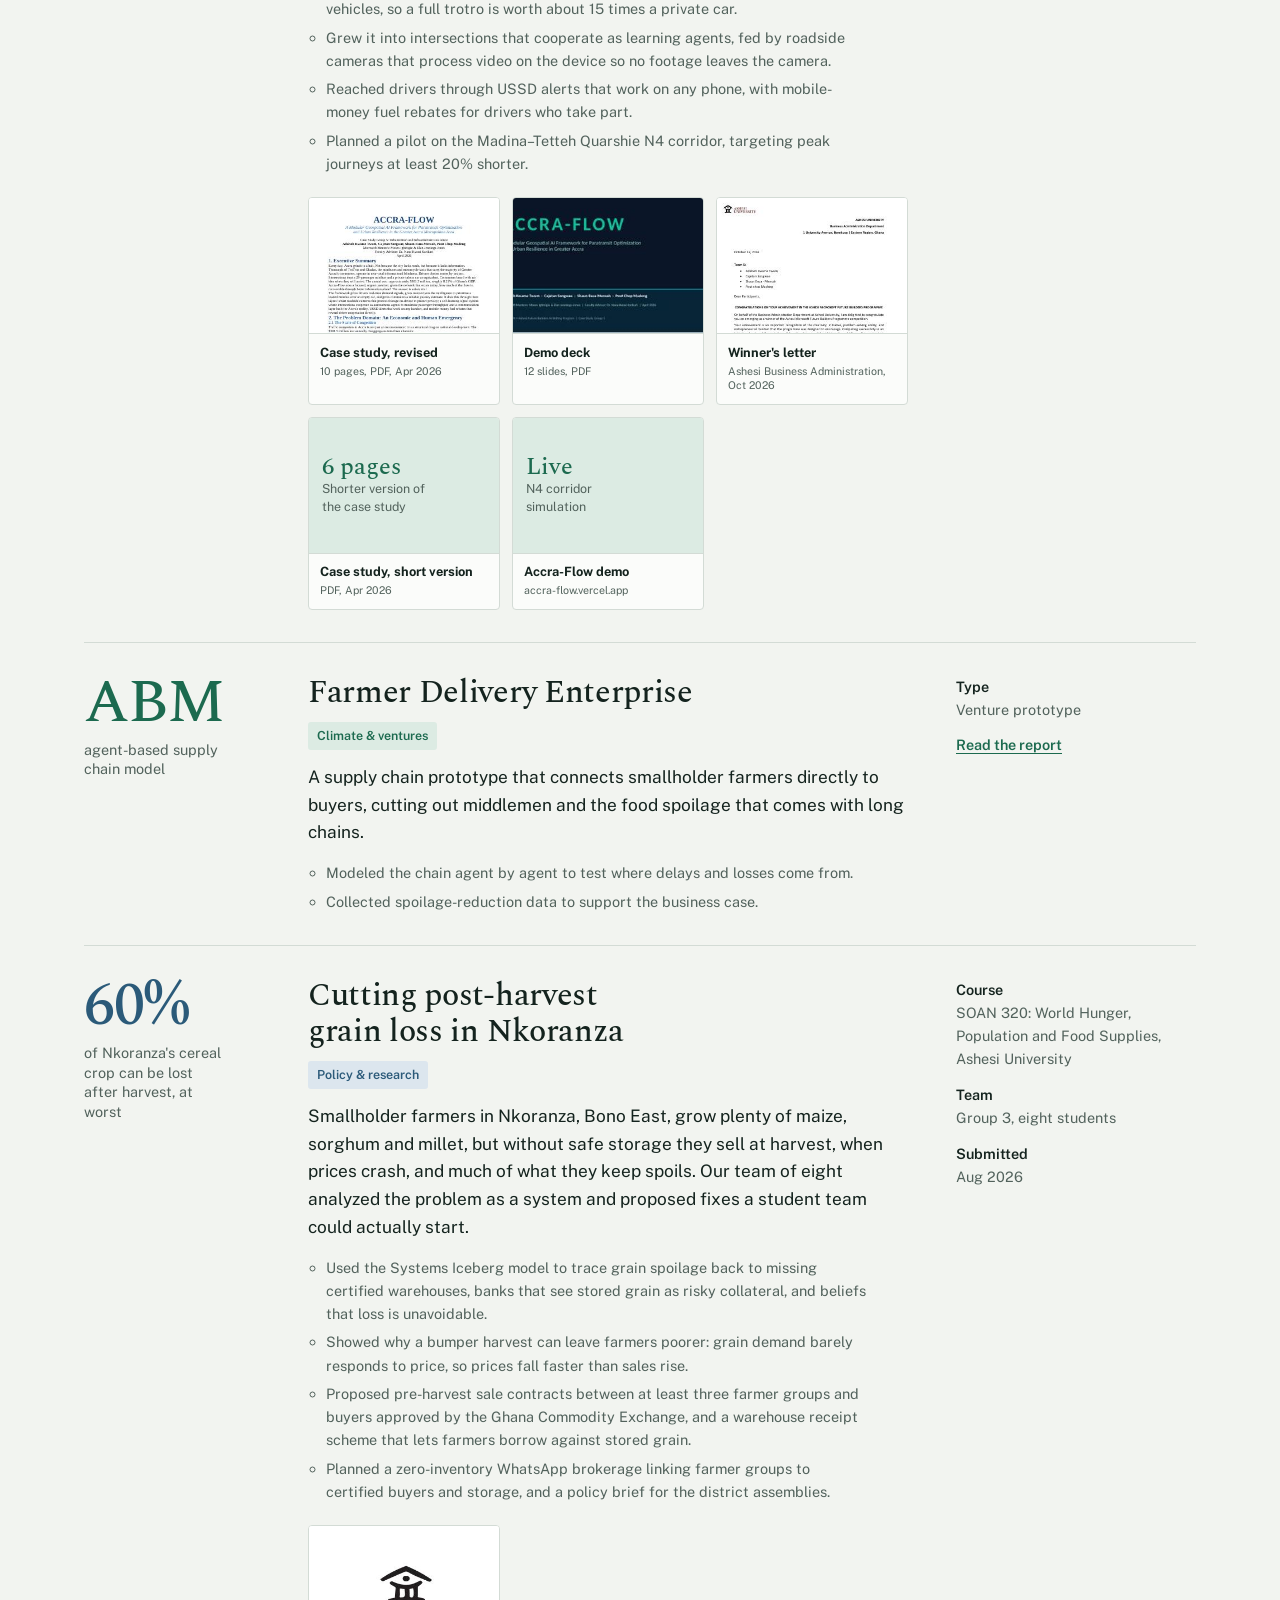
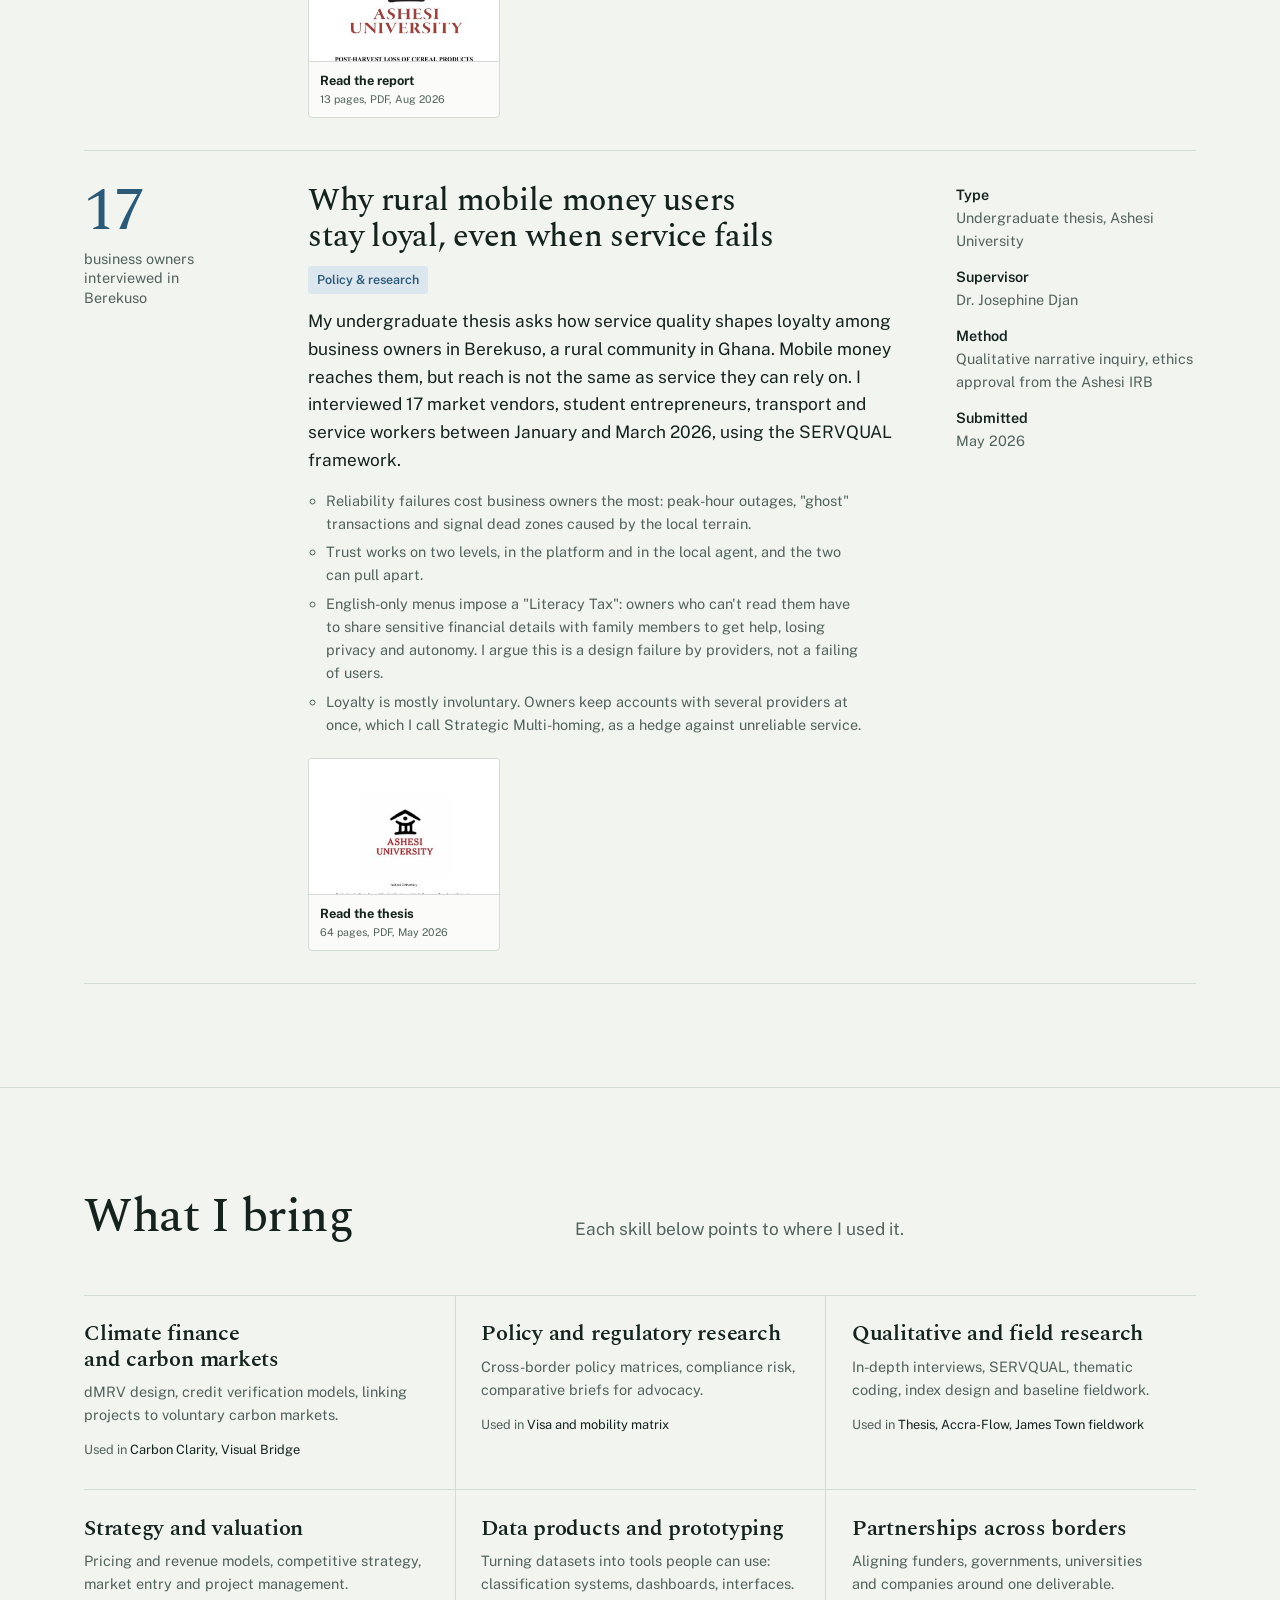
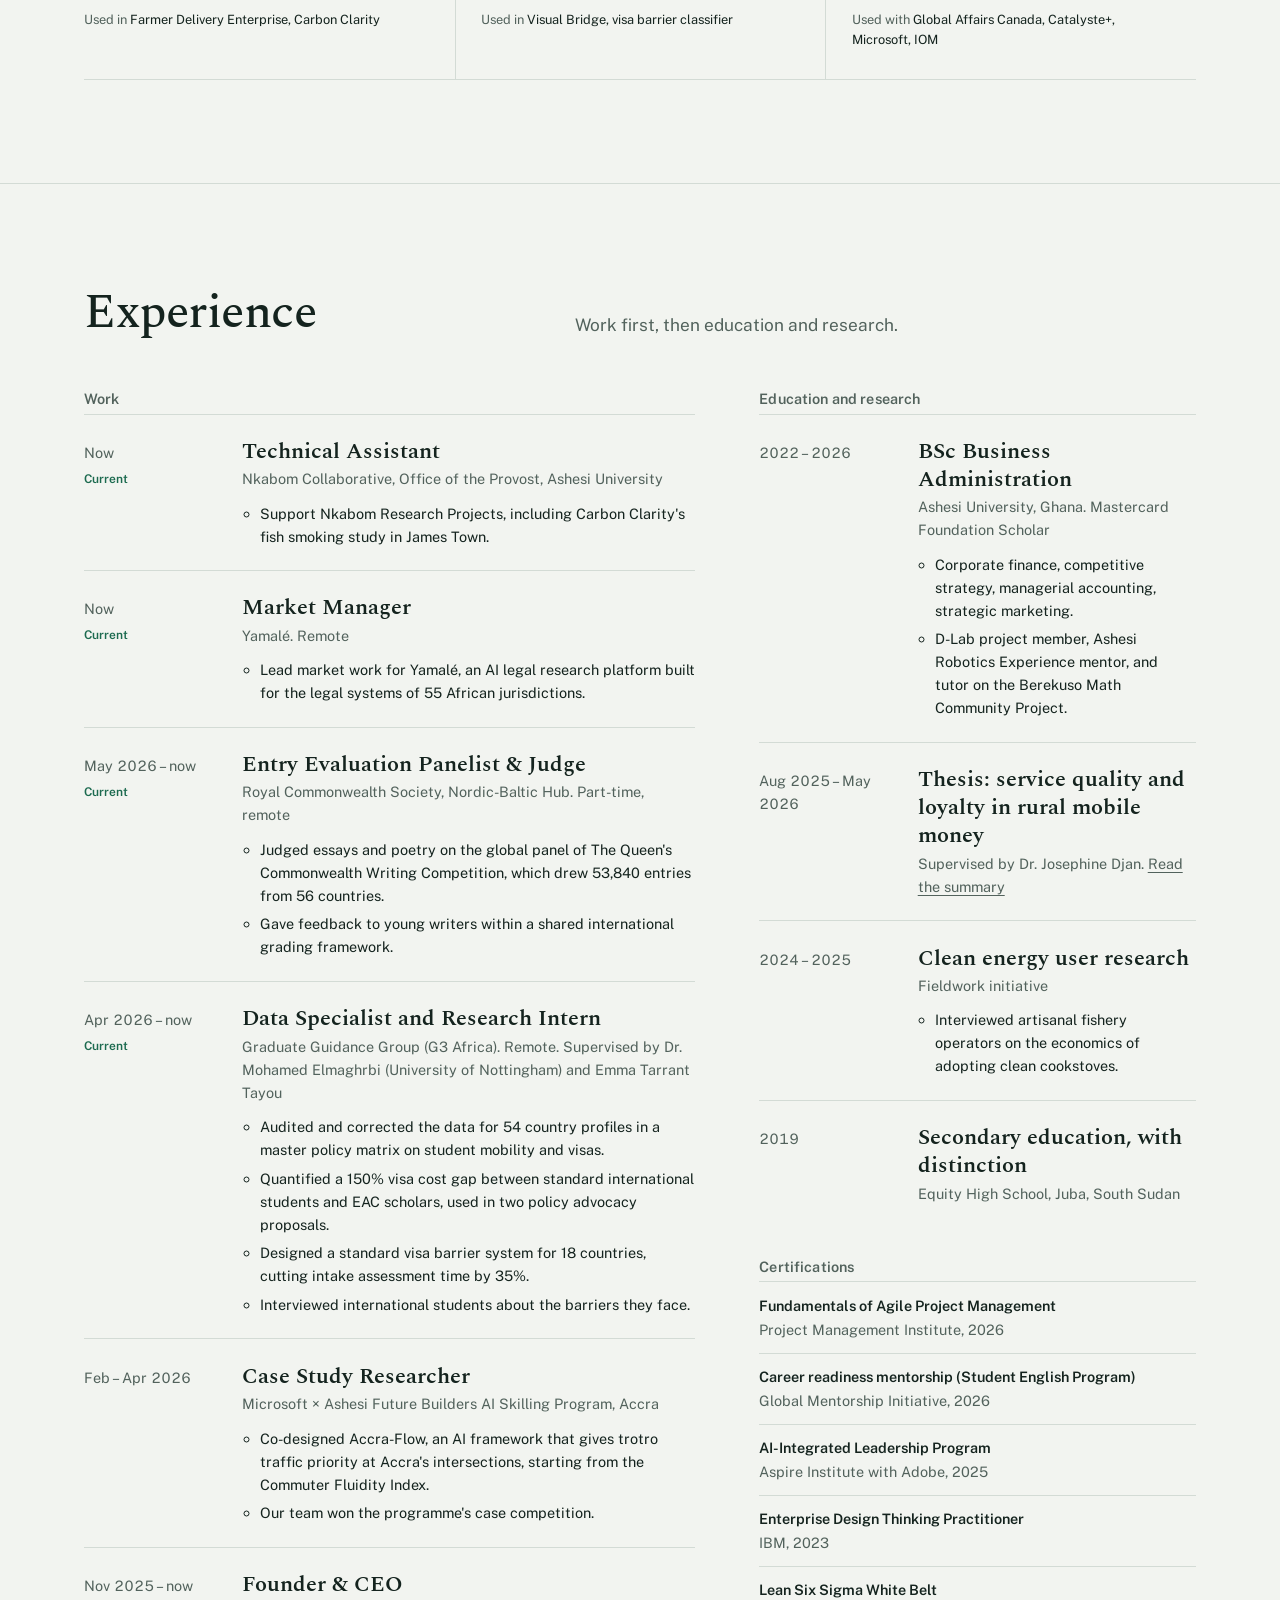
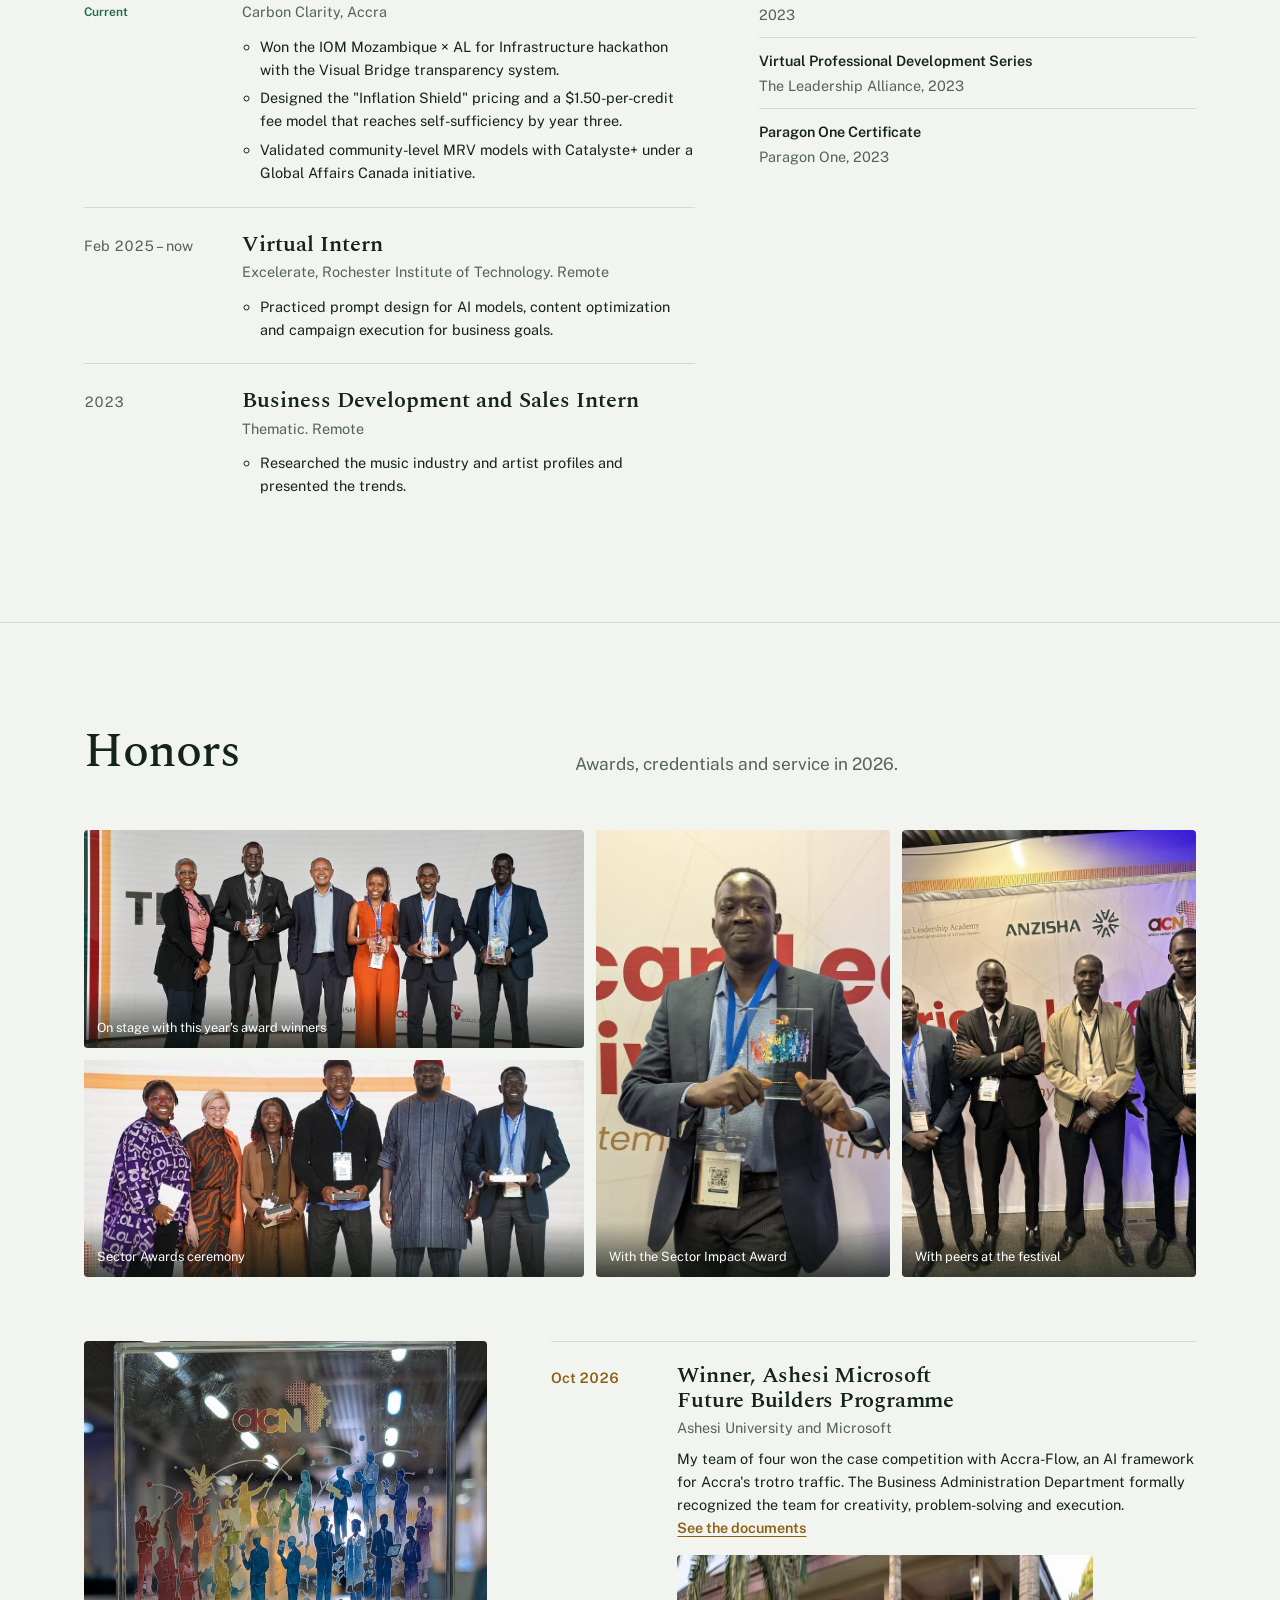
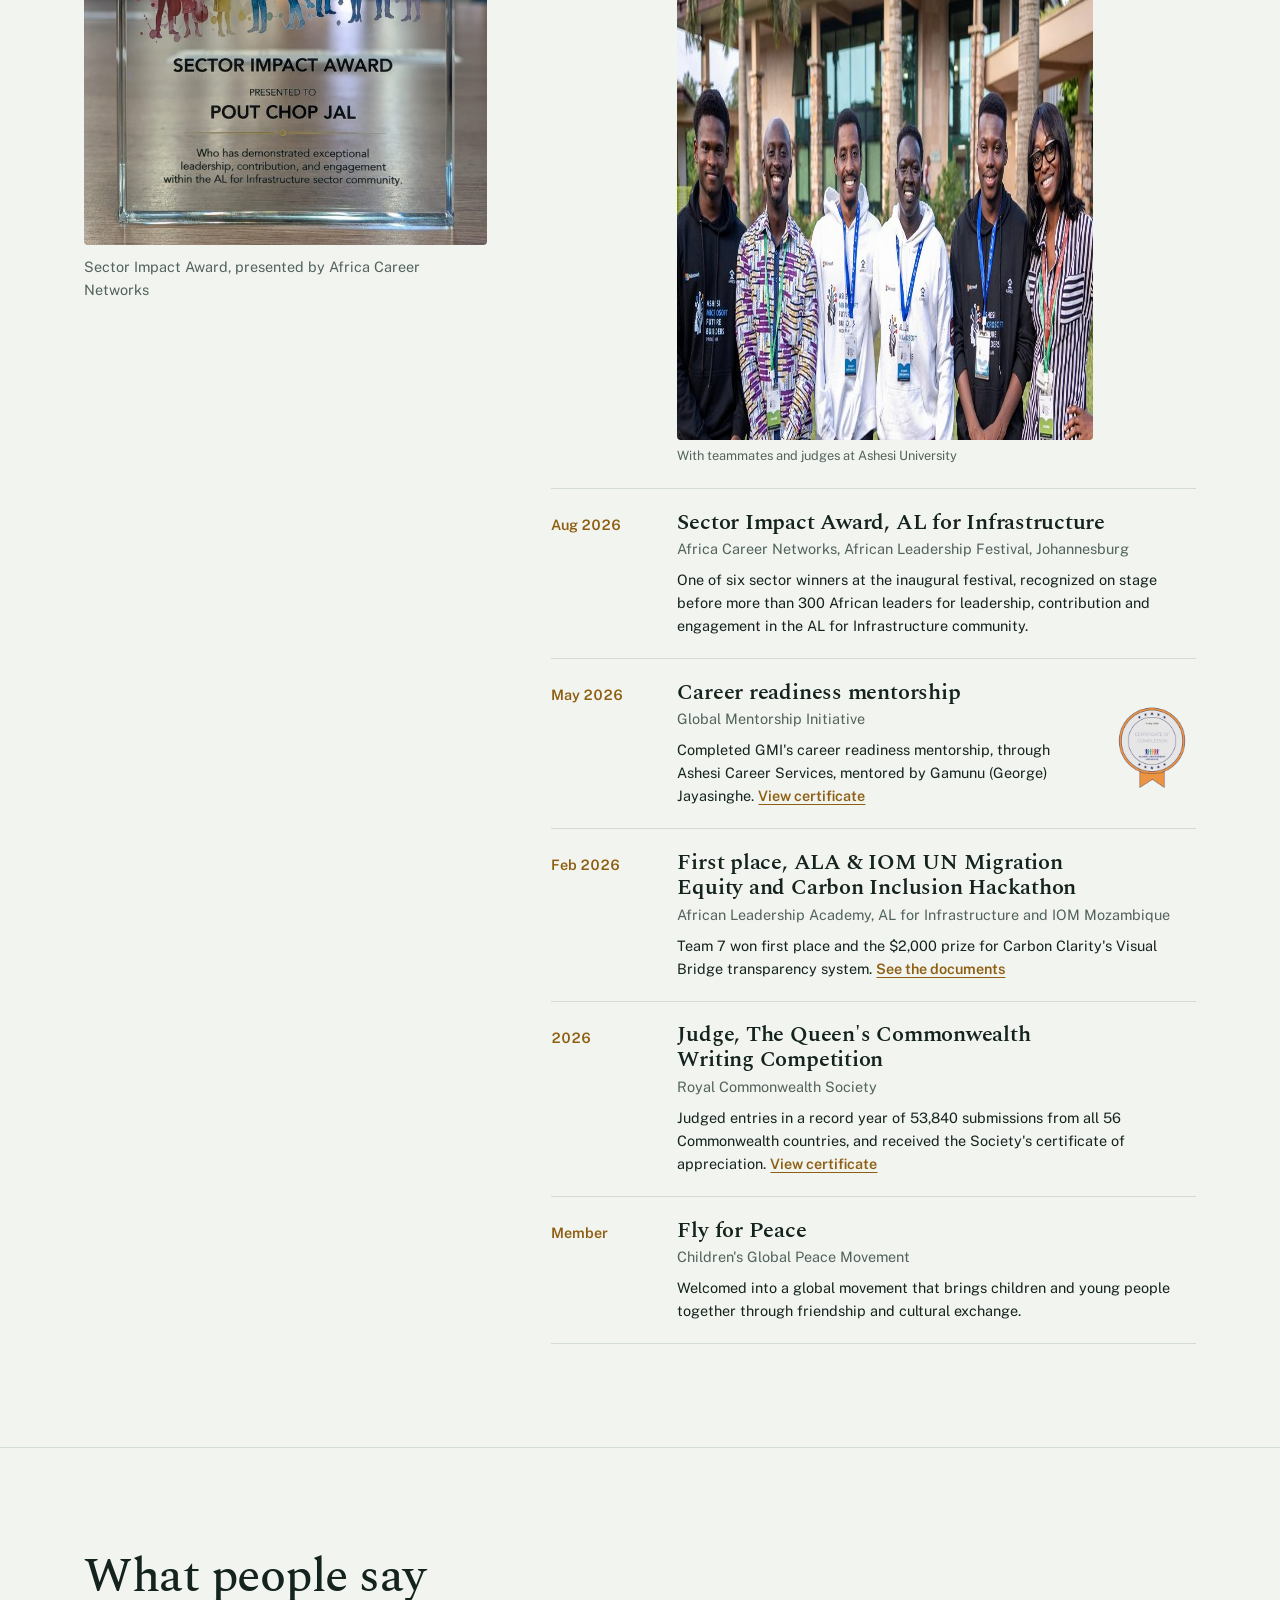
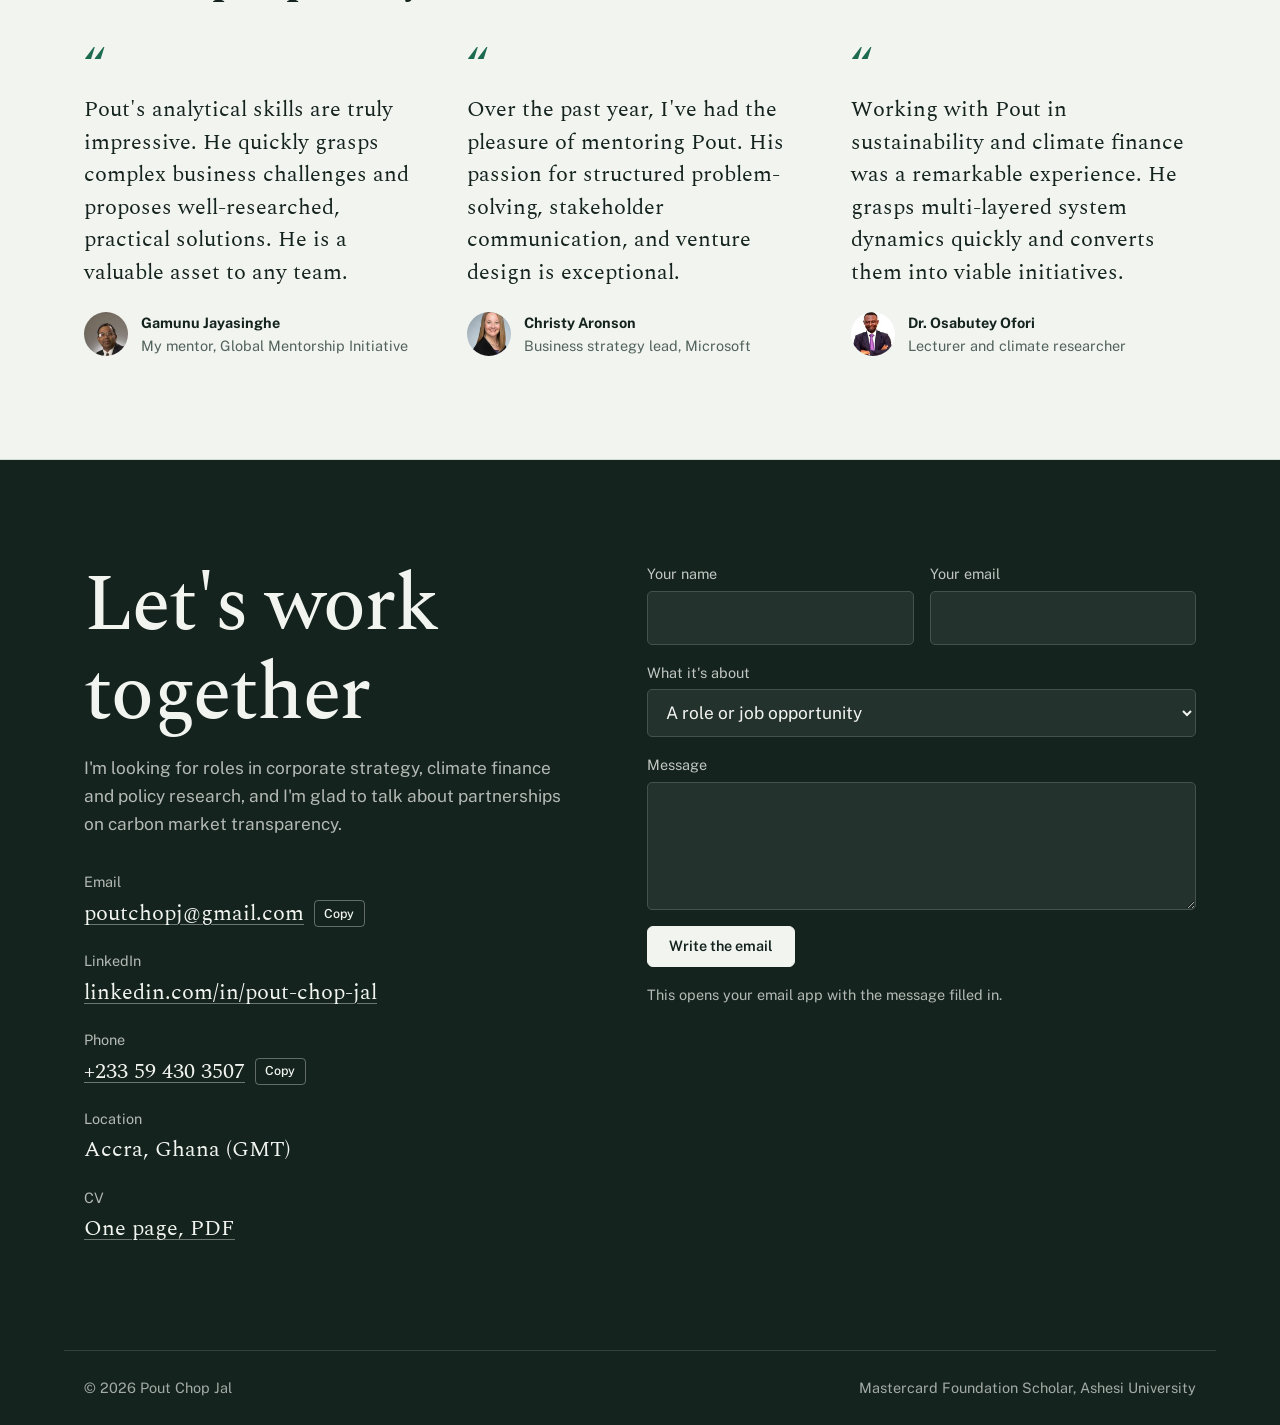
==== commit 08775406: "Credit supervisors on the visa and mobility matrix Co-Authored-By: Claude Opus 5.5 <noreply@anthropi" ====
--- a/index.html
+++ b/index.html
@@ -614,6 +614,7 @@
           </div>
           <div class="meta">
             <div><strong>Role</strong>Data specialist and research intern, Graduate Guidance Group (G3 Africa)</div>
+            <div><strong>Supervisors</strong>Dr. Mohamed Elmaghrbi, lecturer, University of Nottingham; Emma Tarrant Tayou, Director, Graduate Guidance Group</div>
             <div><strong>Since</strong>Apr 2026</div>
             <a href="https://drive.google.com/drive/folders/1hBtLvpGVe193ArgSZsOnYwFCor5K9i-i/" target="_blank" rel="noopener">View the study</a>
           </div>
@@ -775,7 +776,7 @@
               <div class="when">Apr 2026 – now<br><span class="now">Current</span></div>
               <div>
                 <h4>Data Specialist and Research Intern</h4>
-                <p class="org">Graduate Guidance Group (G3 Africa). Remote</p>
+                <p class="org">Graduate Guidance Group (G3 Africa). Remote. Supervised by Dr. Mohamed Elmaghrbi (University of Nottingham) and Emma Tarrant Tayou</p>
                 <ul>
                   <li>Audited and corrected the data for 54 country profiles in a master policy matrix on student mobility and visas.</li>
                   <li>Quantified a 150% visa cost gap between standard international students and EAC scholars, used in two policy advocacy proposals.</li>
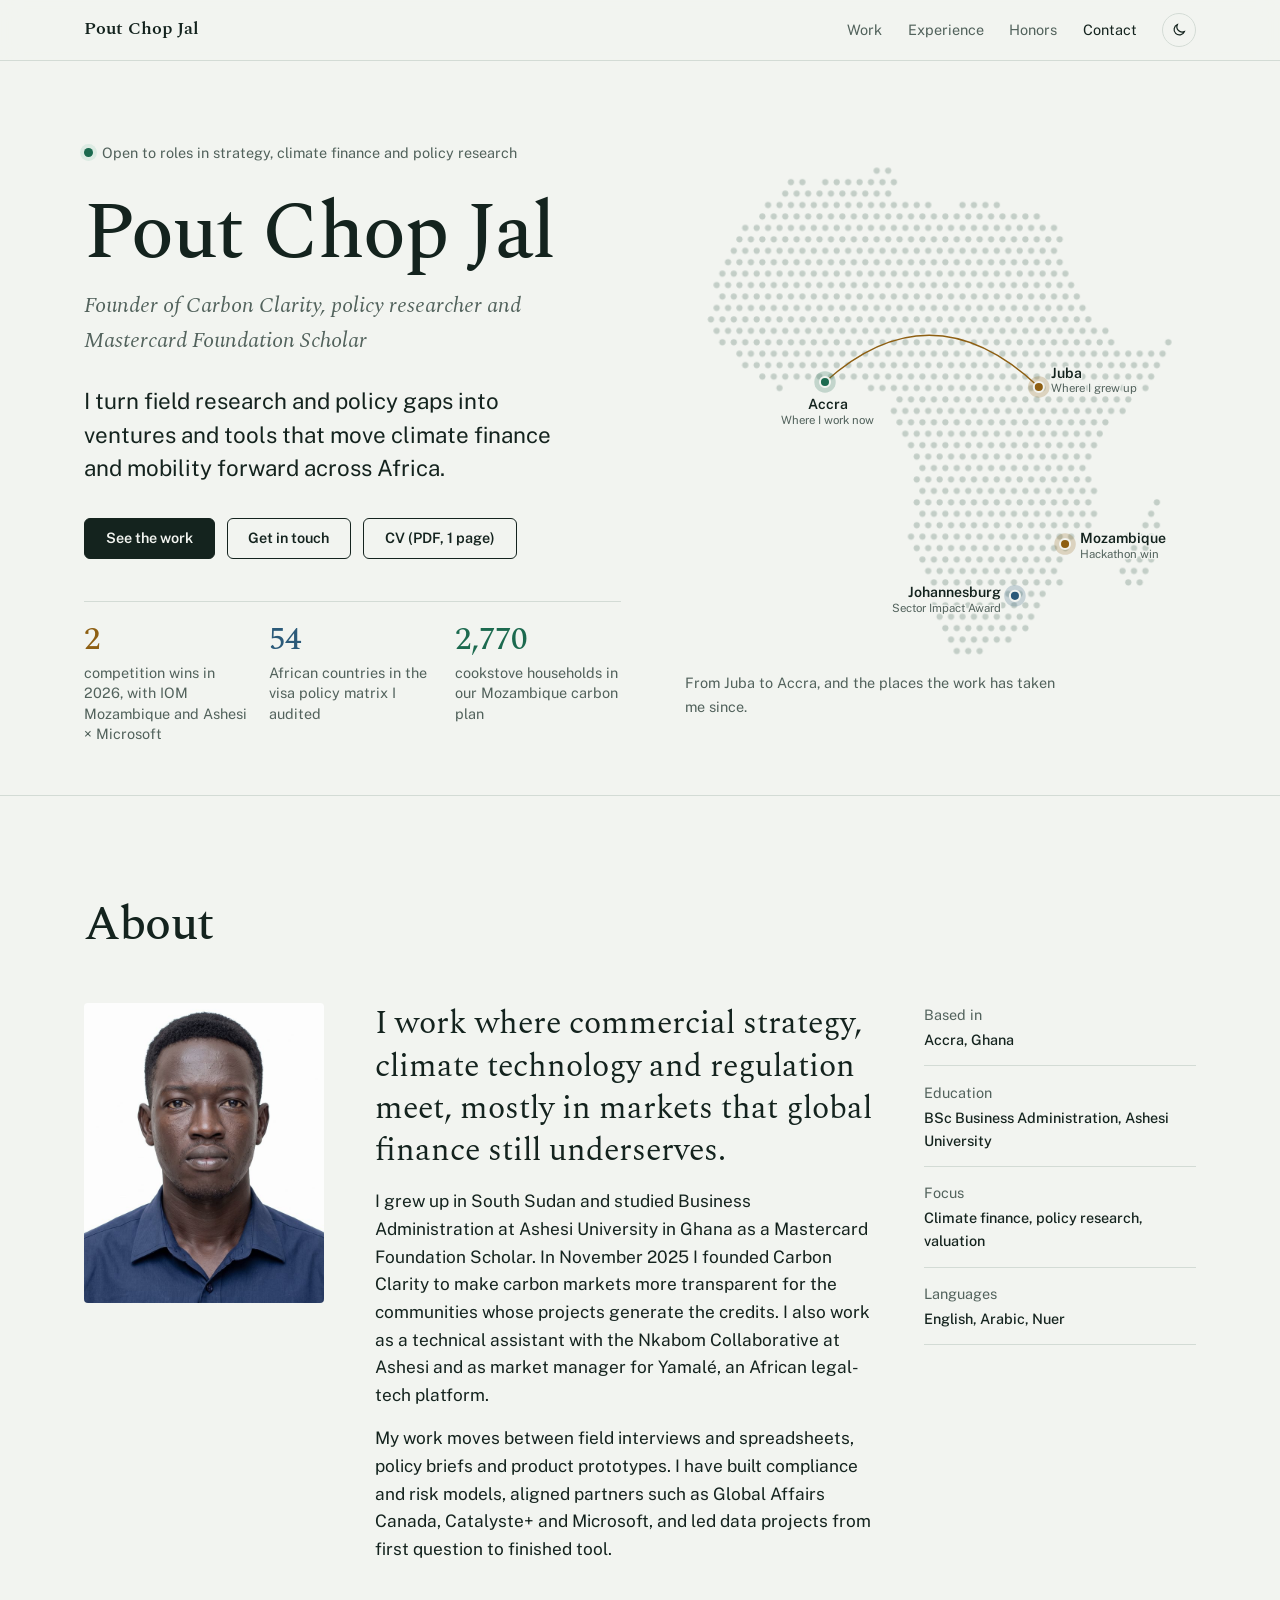
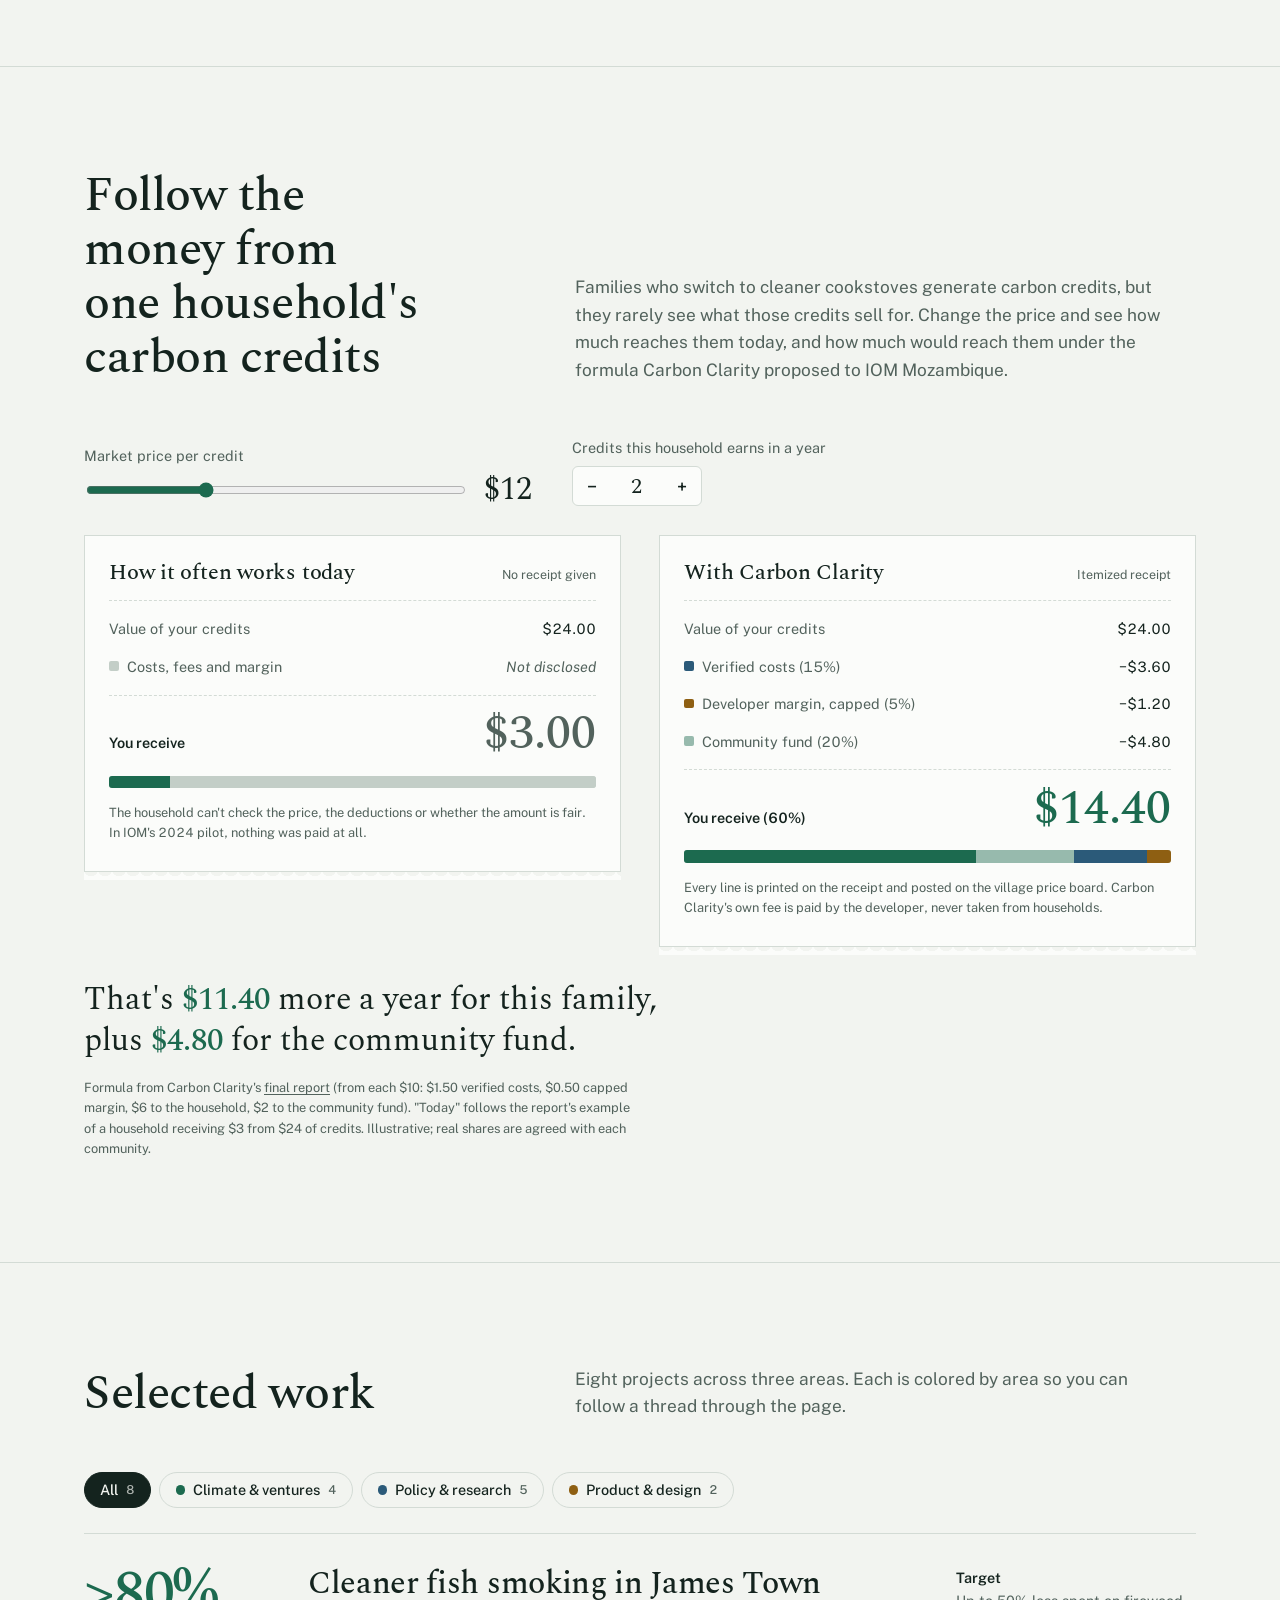
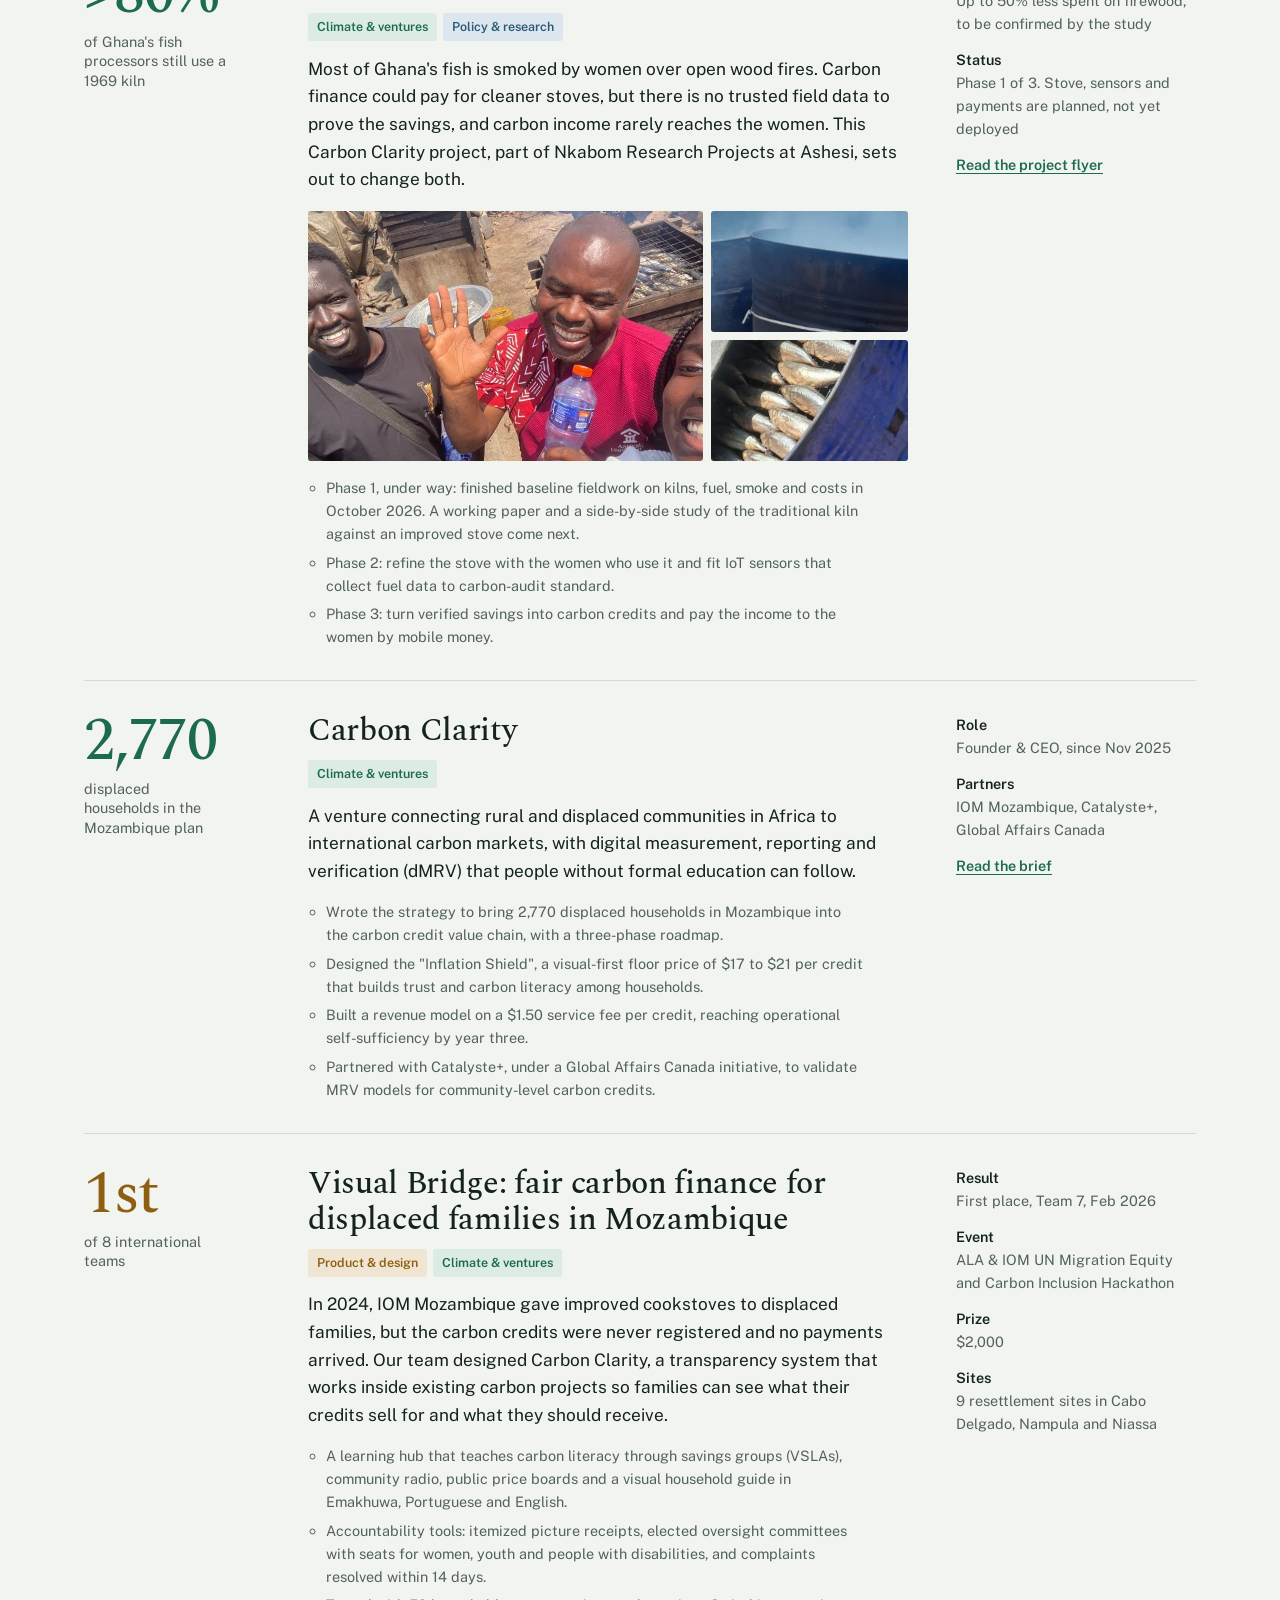
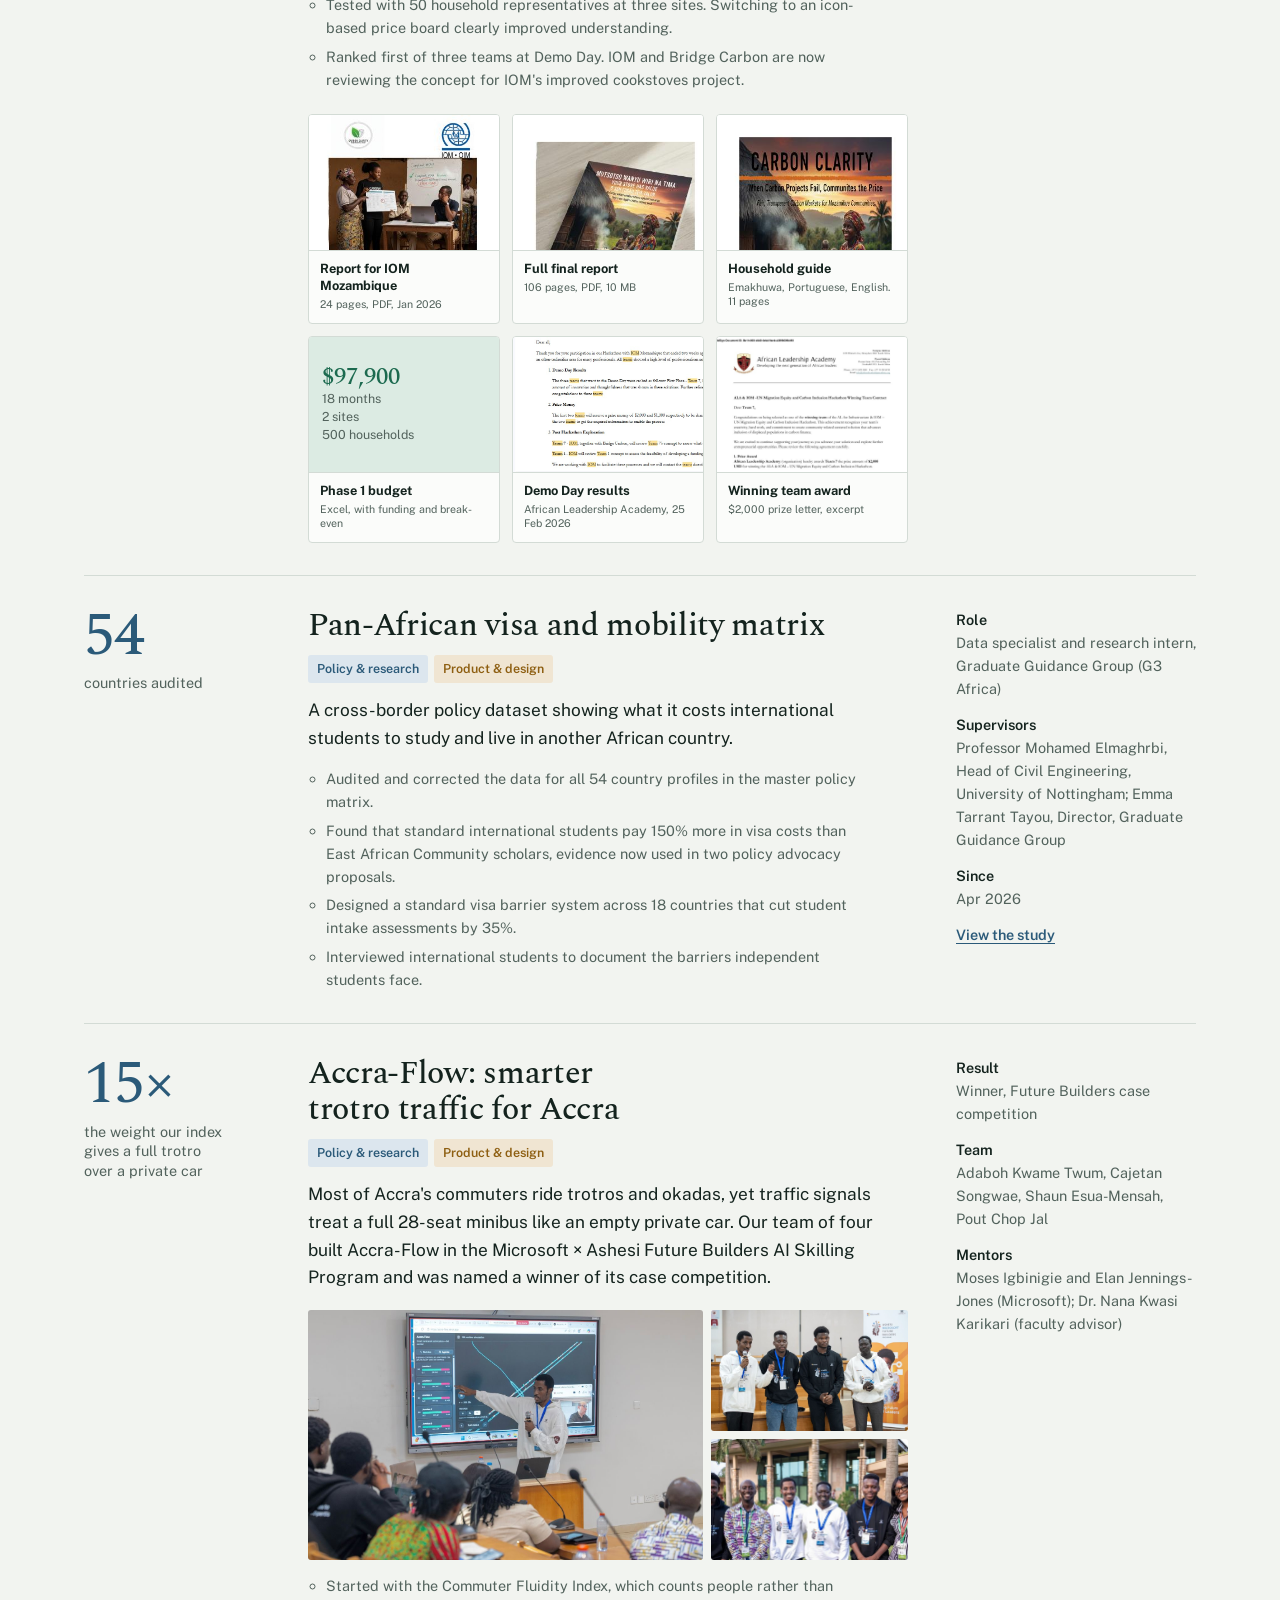
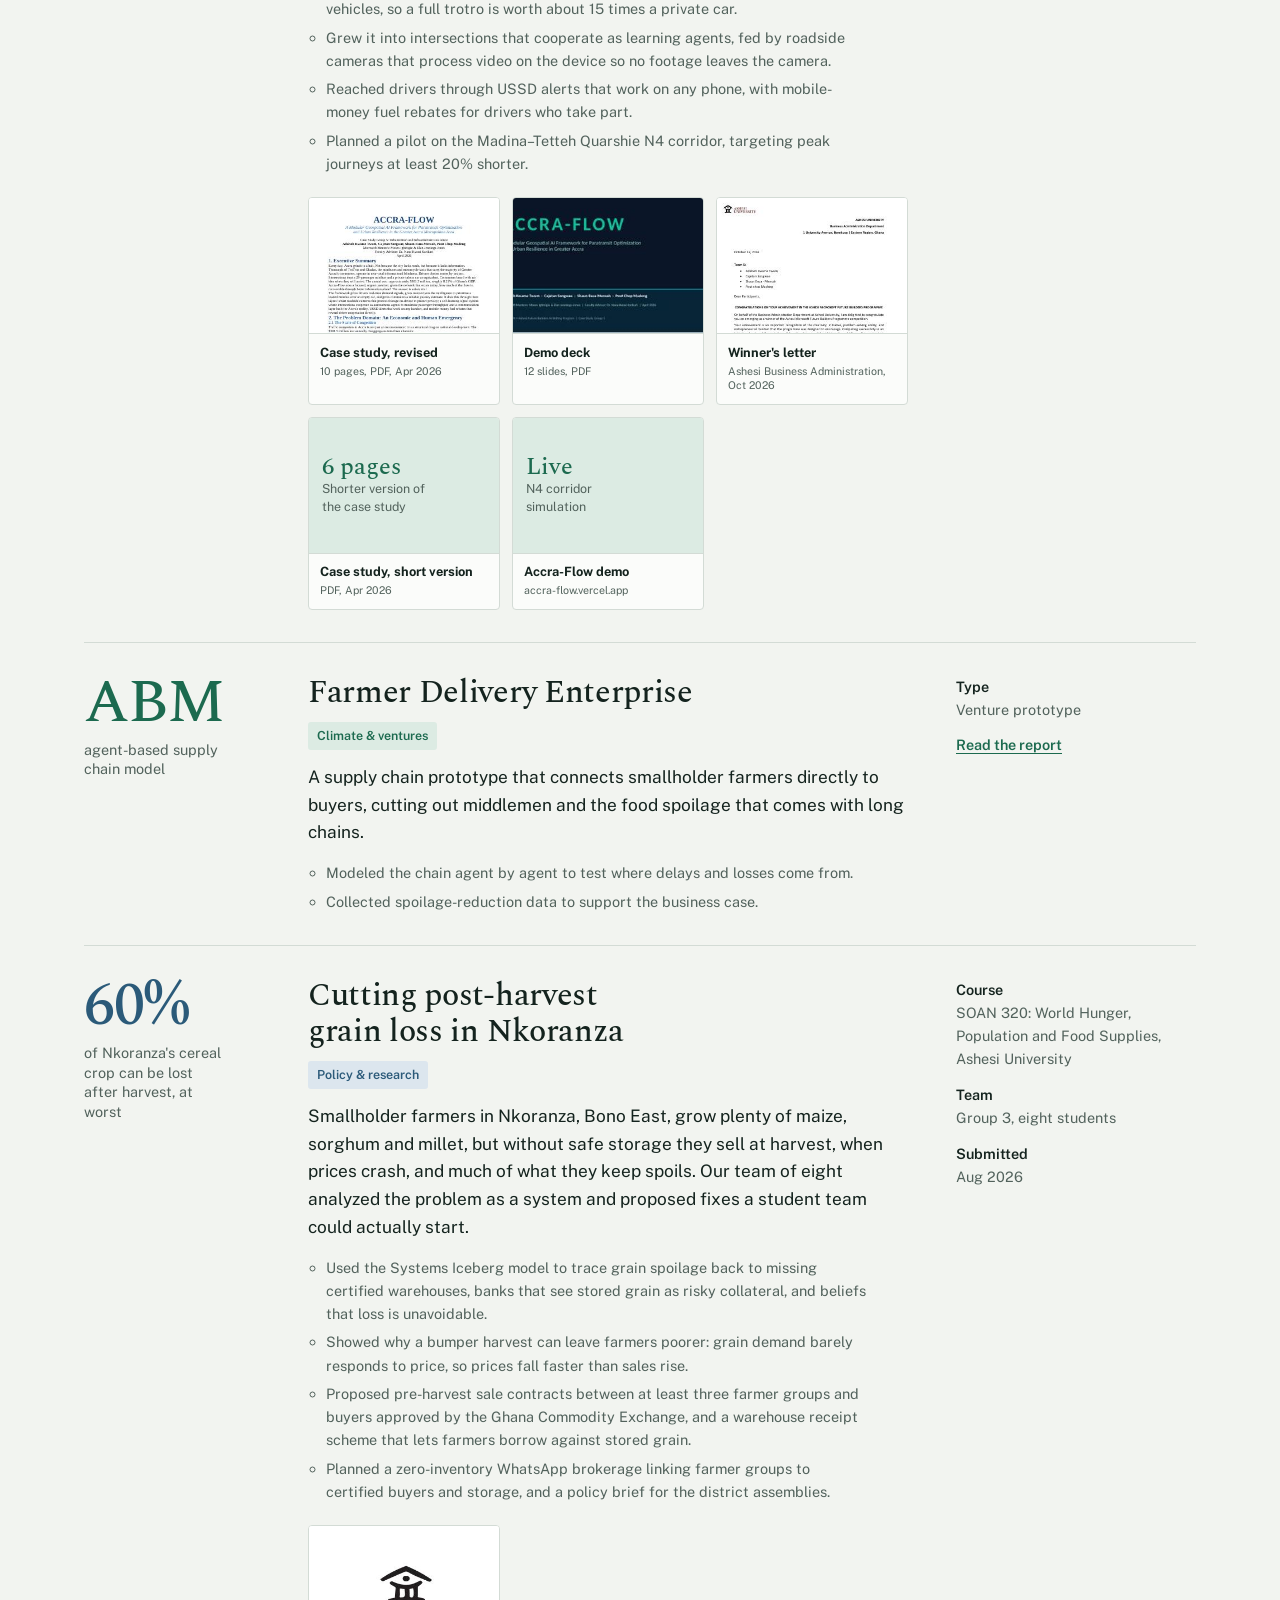
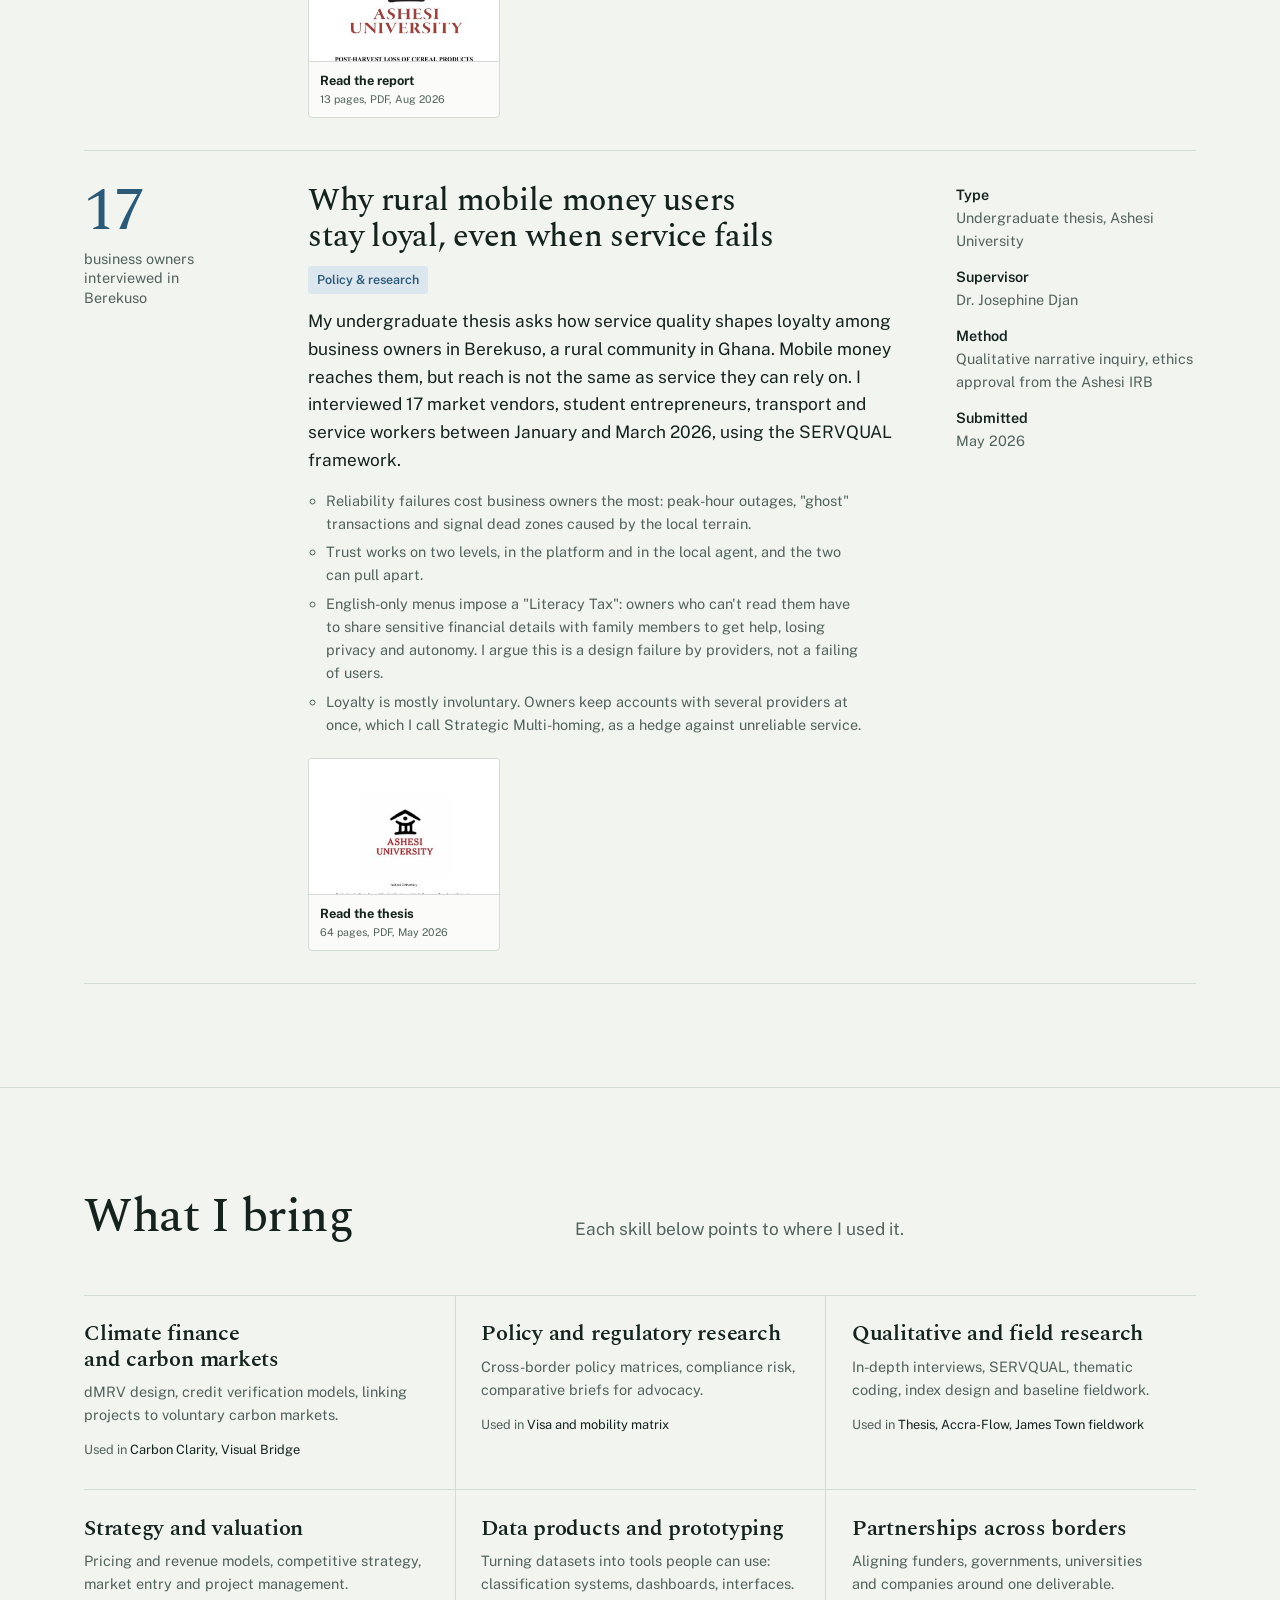
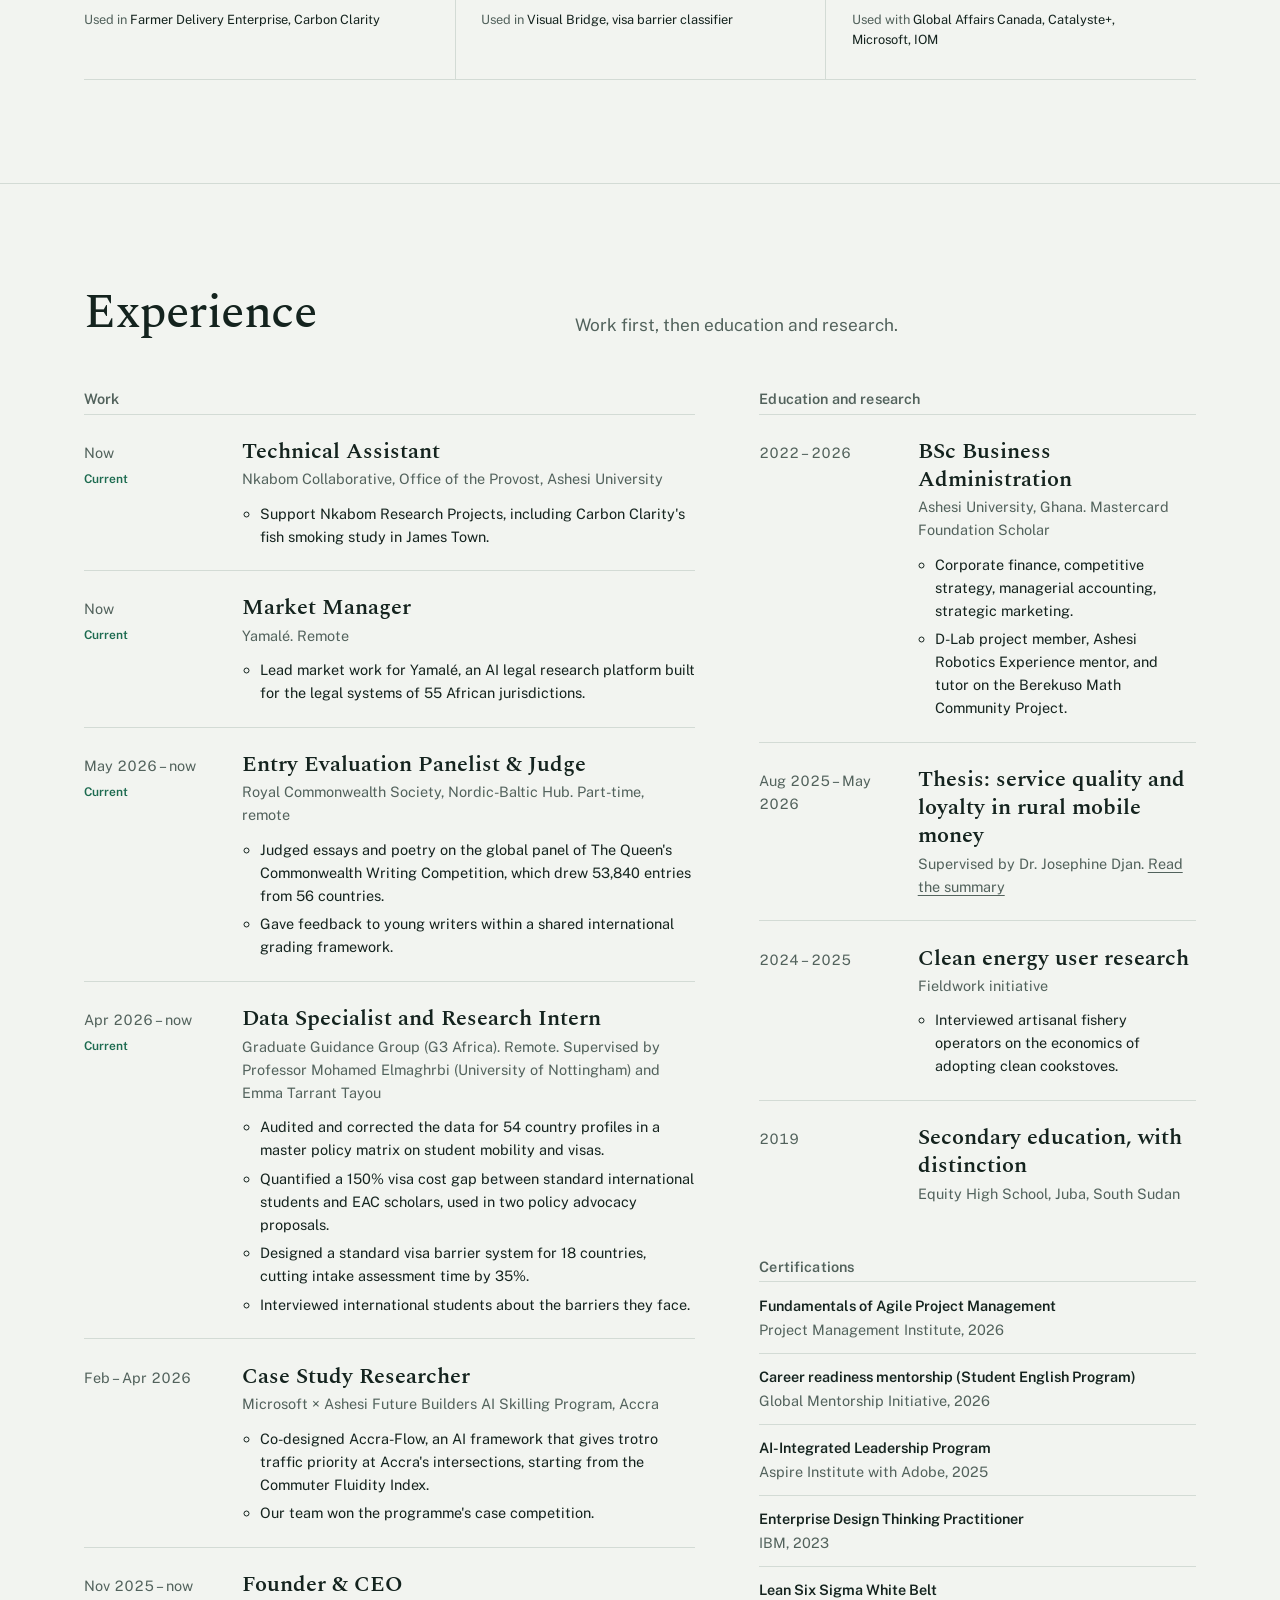
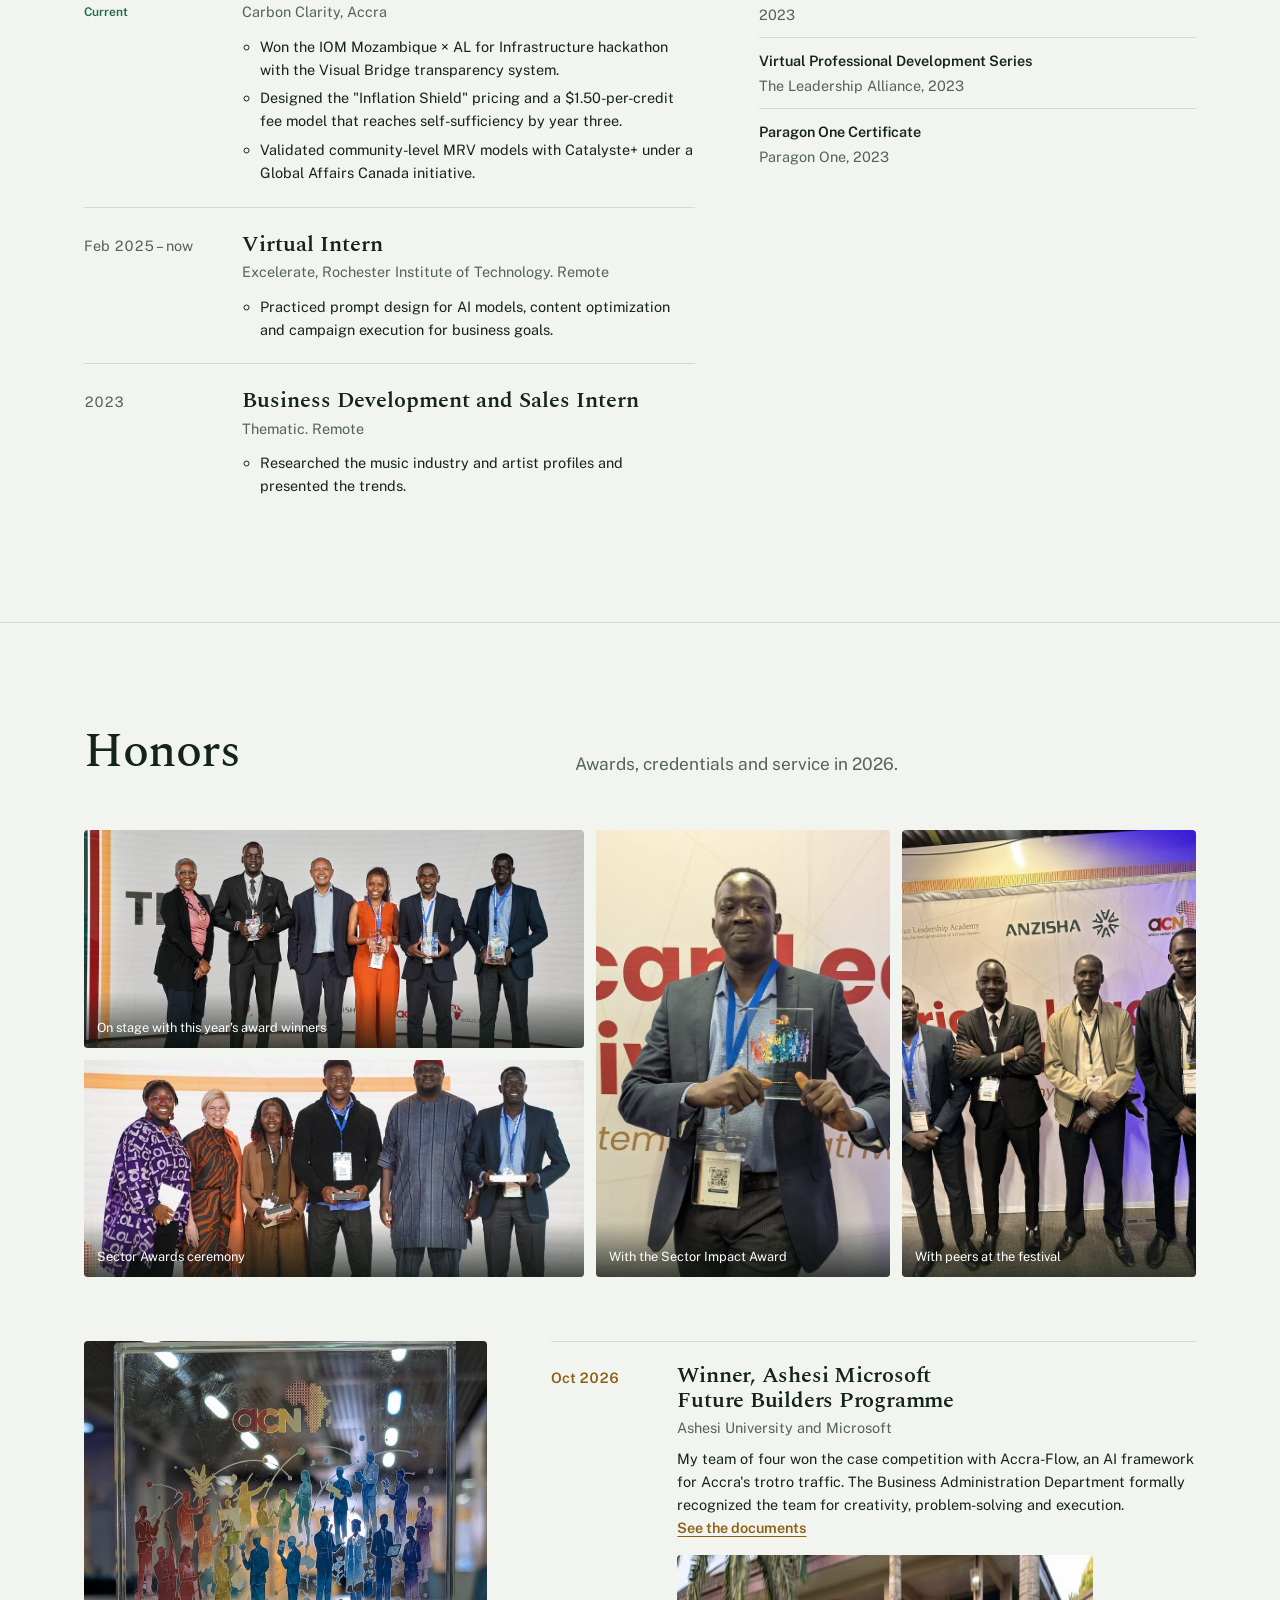
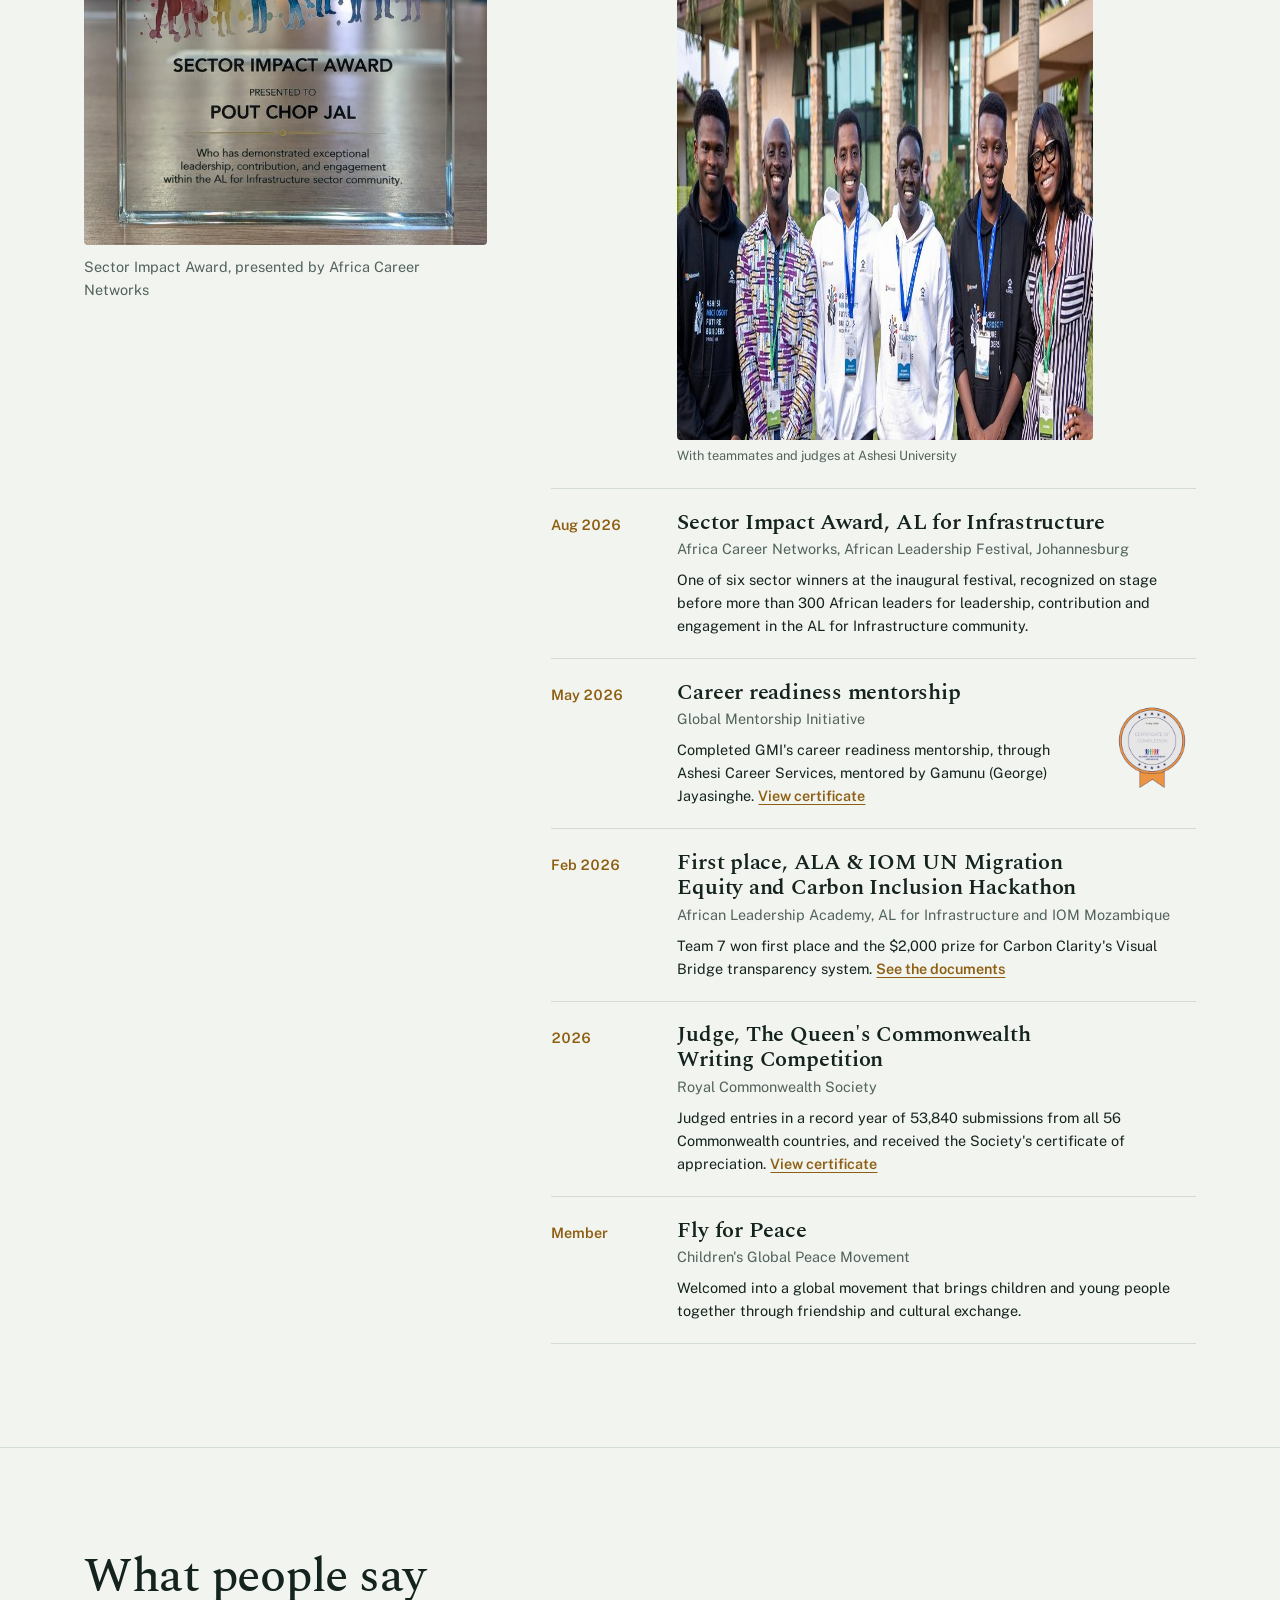
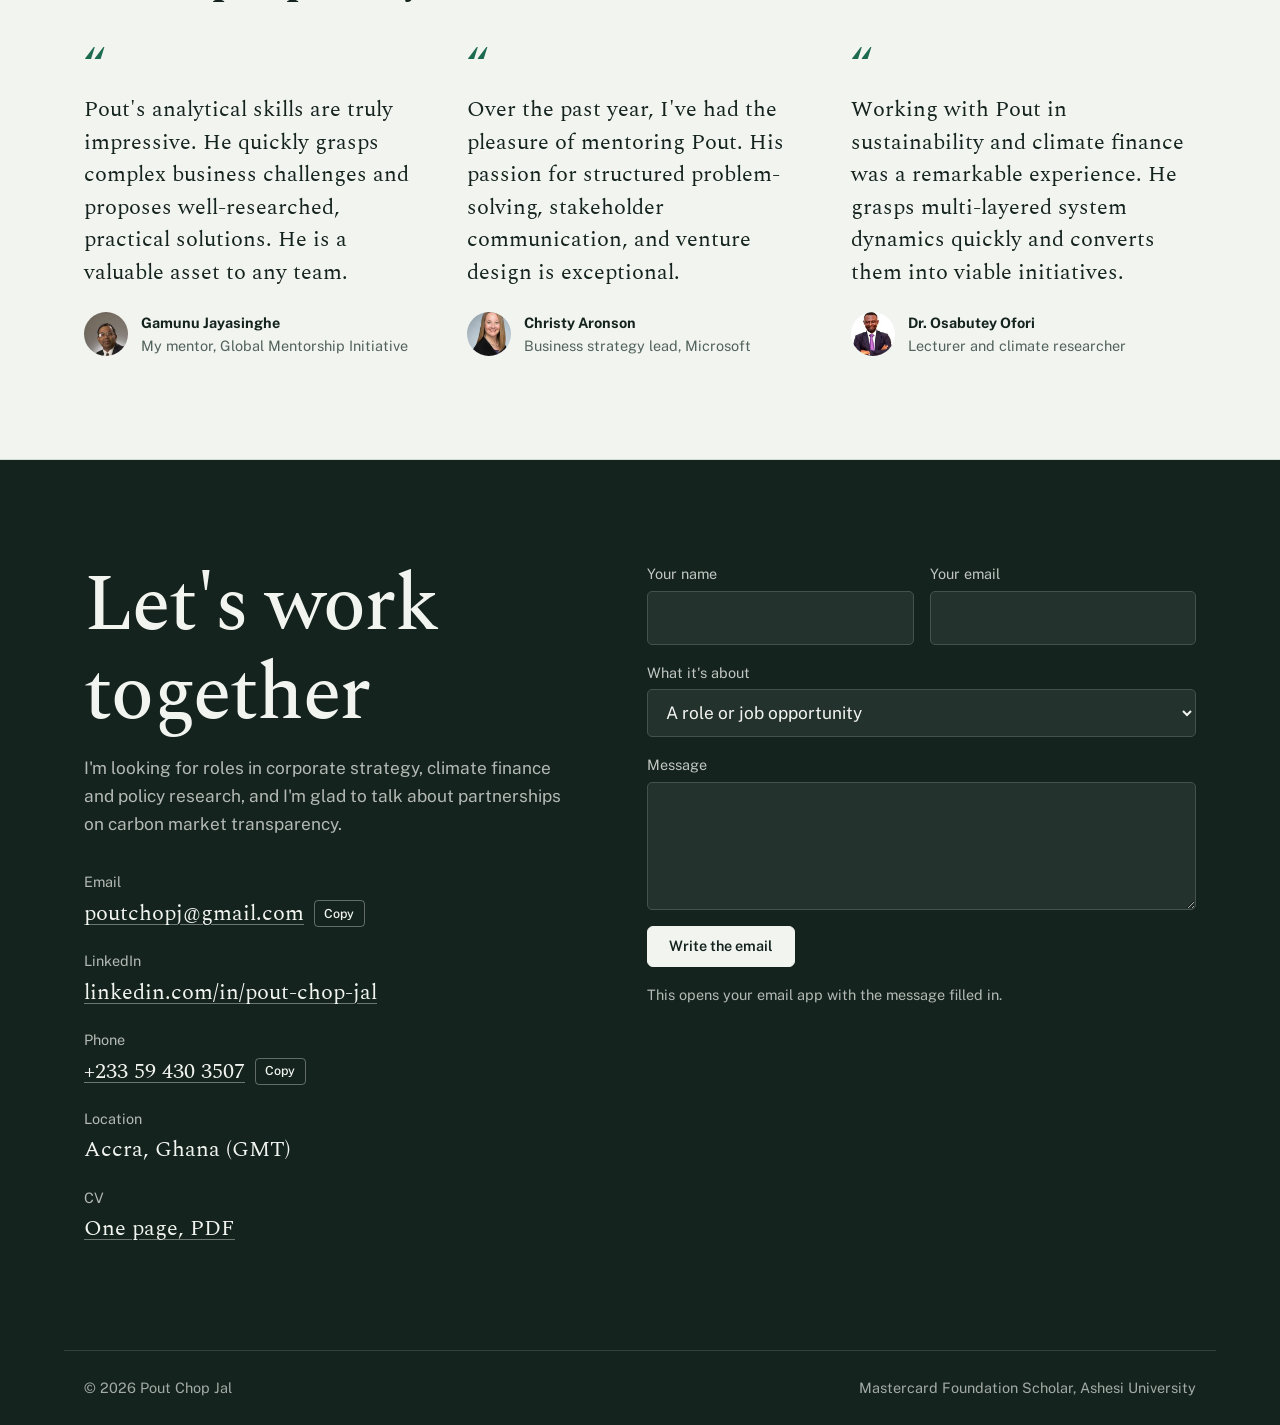
==== commit 3dbd33e3: "Correct Professor Elmaghrbi's title Co-Authored-By: Claude Opus 5.5 <noreply@anthropic.com> Claude-S" ====
--- a/index.html
+++ b/index.html
@@ -614,7 +614,7 @@
           </div>
           <div class="meta">
             <div><strong>Role</strong>Data specialist and research intern, Graduate Guidance Group (G3 Africa)</div>
-            <div><strong>Supervisors</strong>Dr. Mohamed Elmaghrbi, lecturer, University of Nottingham; Emma Tarrant Tayou, Director, Graduate Guidance Group</div>
+            <div><strong>Supervisors</strong>Professor Mohamed Elmaghrbi, Head of Civil Engineering, University of Nottingham; Emma Tarrant Tayou, Director, Graduate Guidance Group</div>
             <div><strong>Since</strong>Apr 2026</div>
             <a href="https://drive.google.com/drive/folders/1hBtLvpGVe193ArgSZsOnYwFCor5K9i-i/" target="_blank" rel="noopener">View the study</a>
           </div>
@@ -776,7 +776,7 @@
               <div class="when">Apr 2026 – now<br><span class="now">Current</span></div>
               <div>
                 <h4>Data Specialist and Research Intern</h4>
-                <p class="org">Graduate Guidance Group (G3 Africa). Remote. Supervised by Dr. Mohamed Elmaghrbi (University of Nottingham) and Emma Tarrant Tayou</p>
+                <p class="org">Graduate Guidance Group (G3 Africa). Remote. Supervised by Professor Mohamed Elmaghrbi (University of Nottingham) and Emma Tarrant Tayou</p>
                 <ul>
                   <li>Audited and corrected the data for 54 country profiles in a master policy matrix on student mobility and visas.</li>
                   <li>Quantified a 150% visa cost gap between standard international students and EAC scholars, used in two policy advocacy proposals.</li>
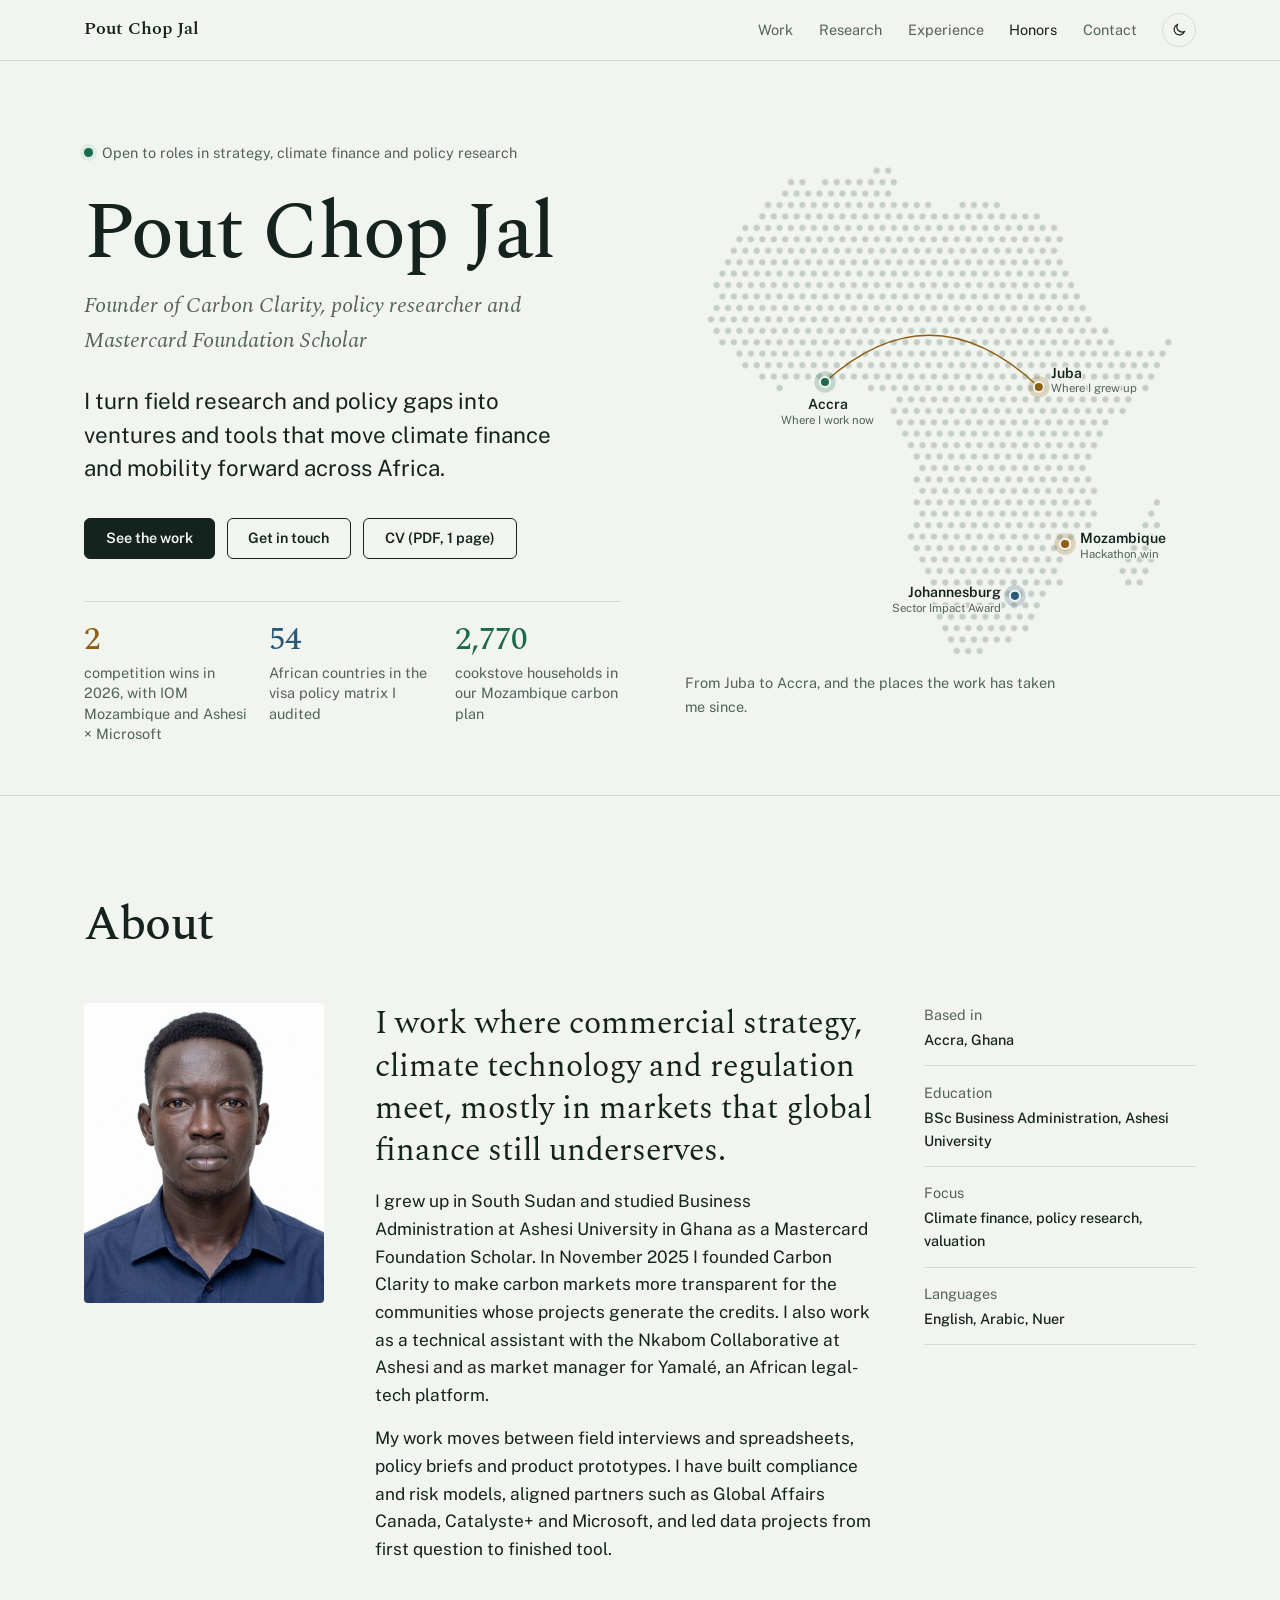
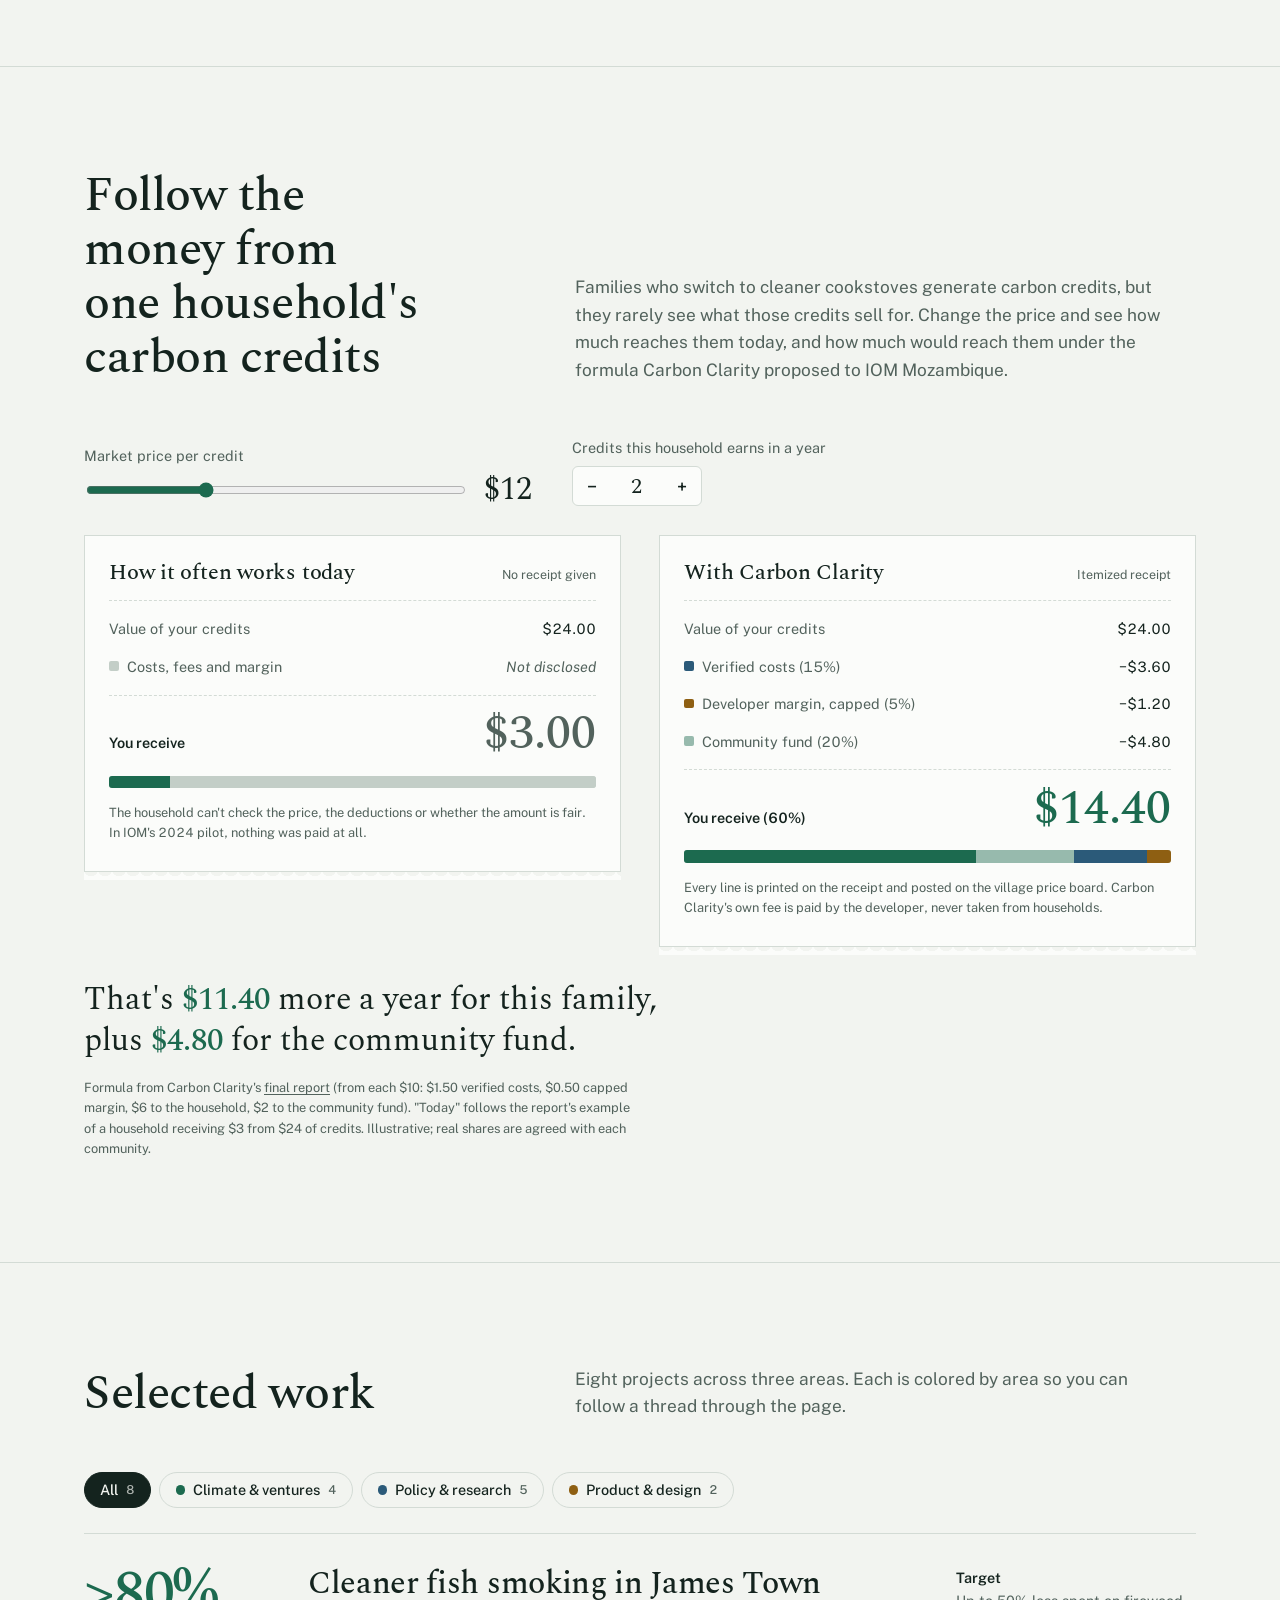
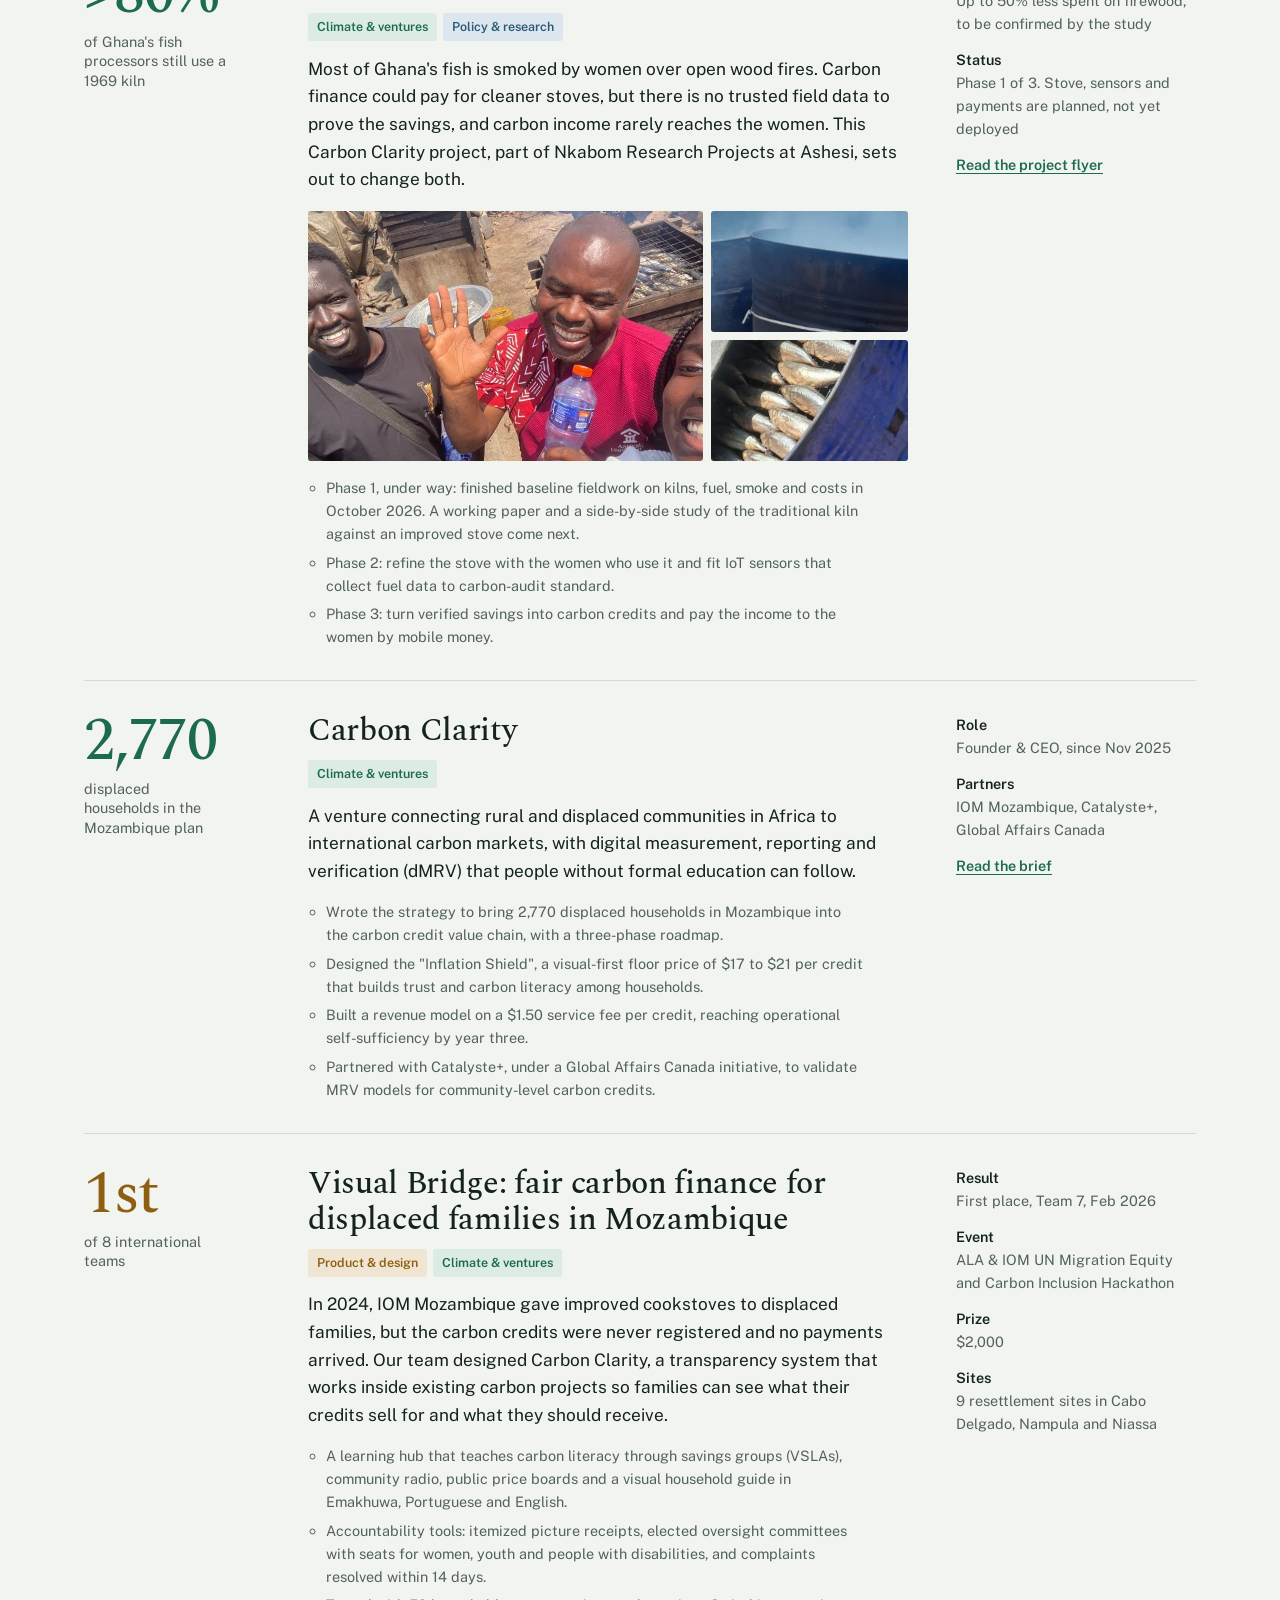
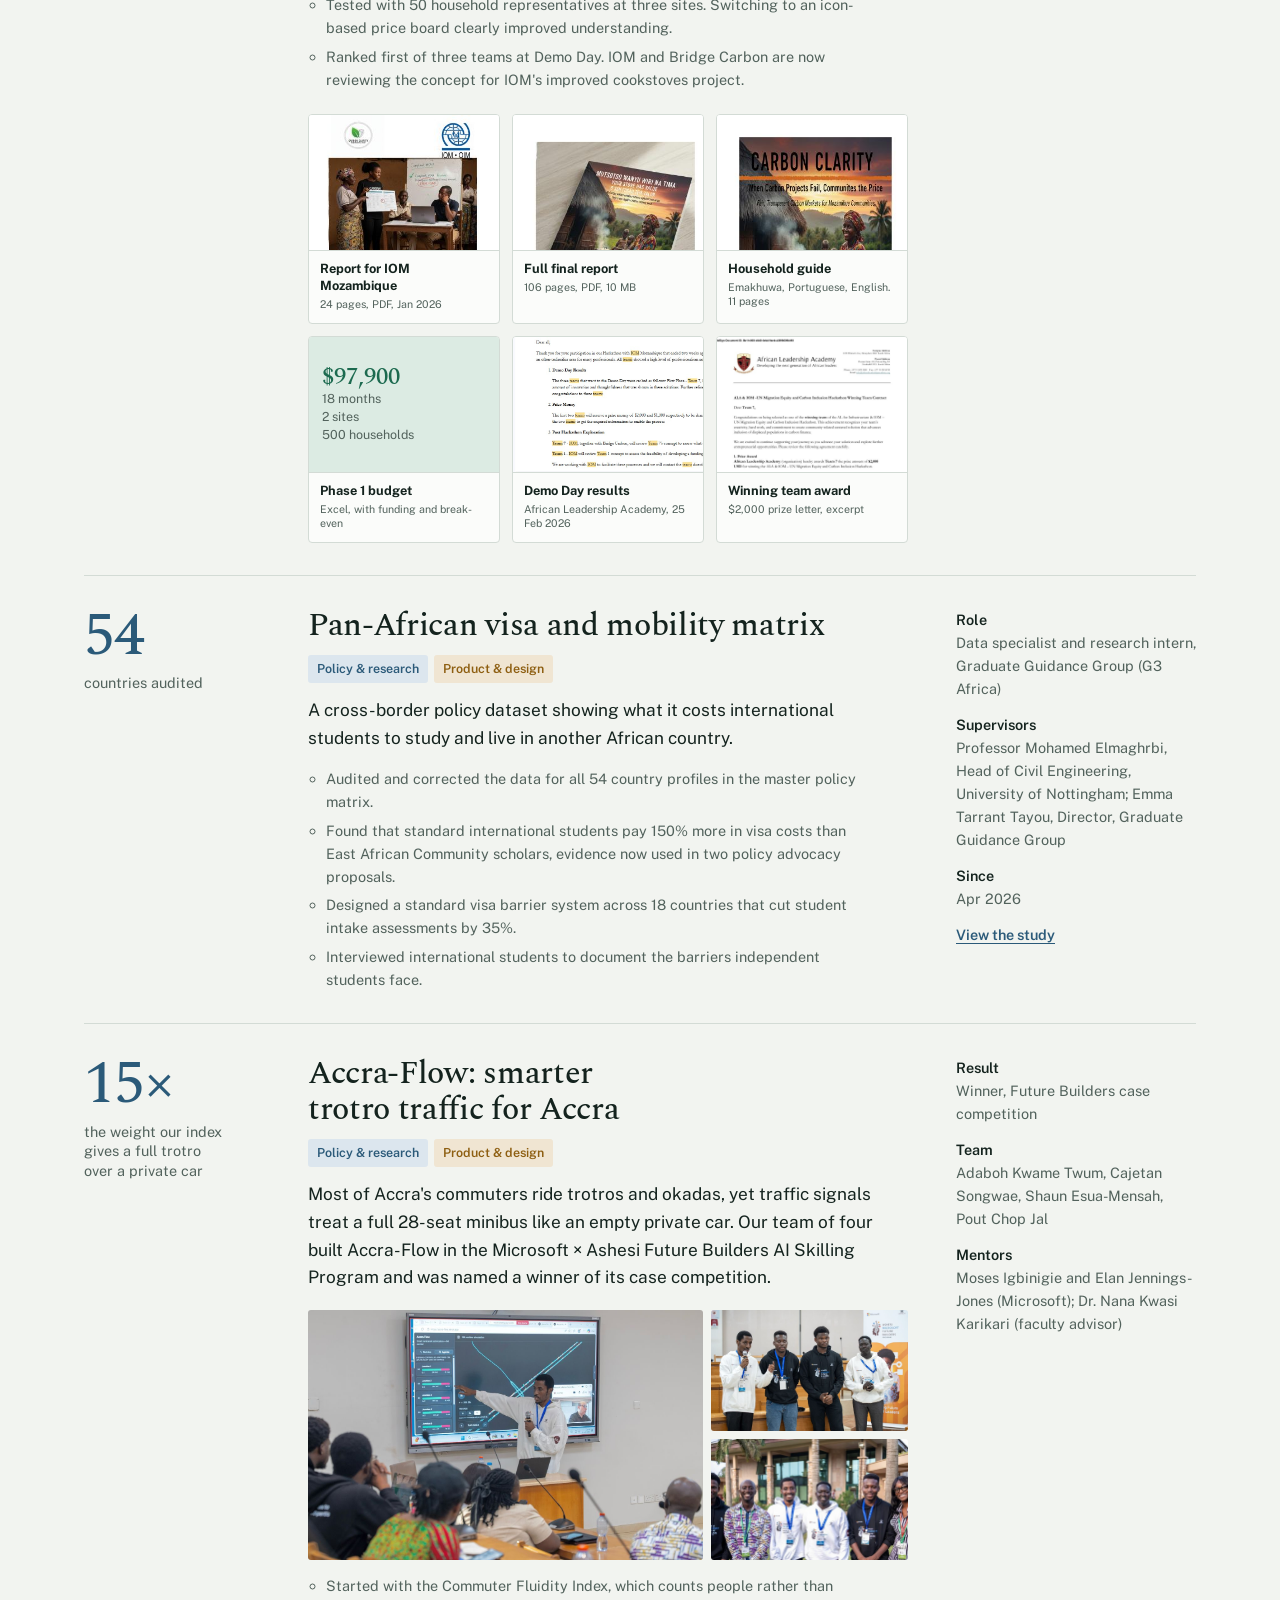
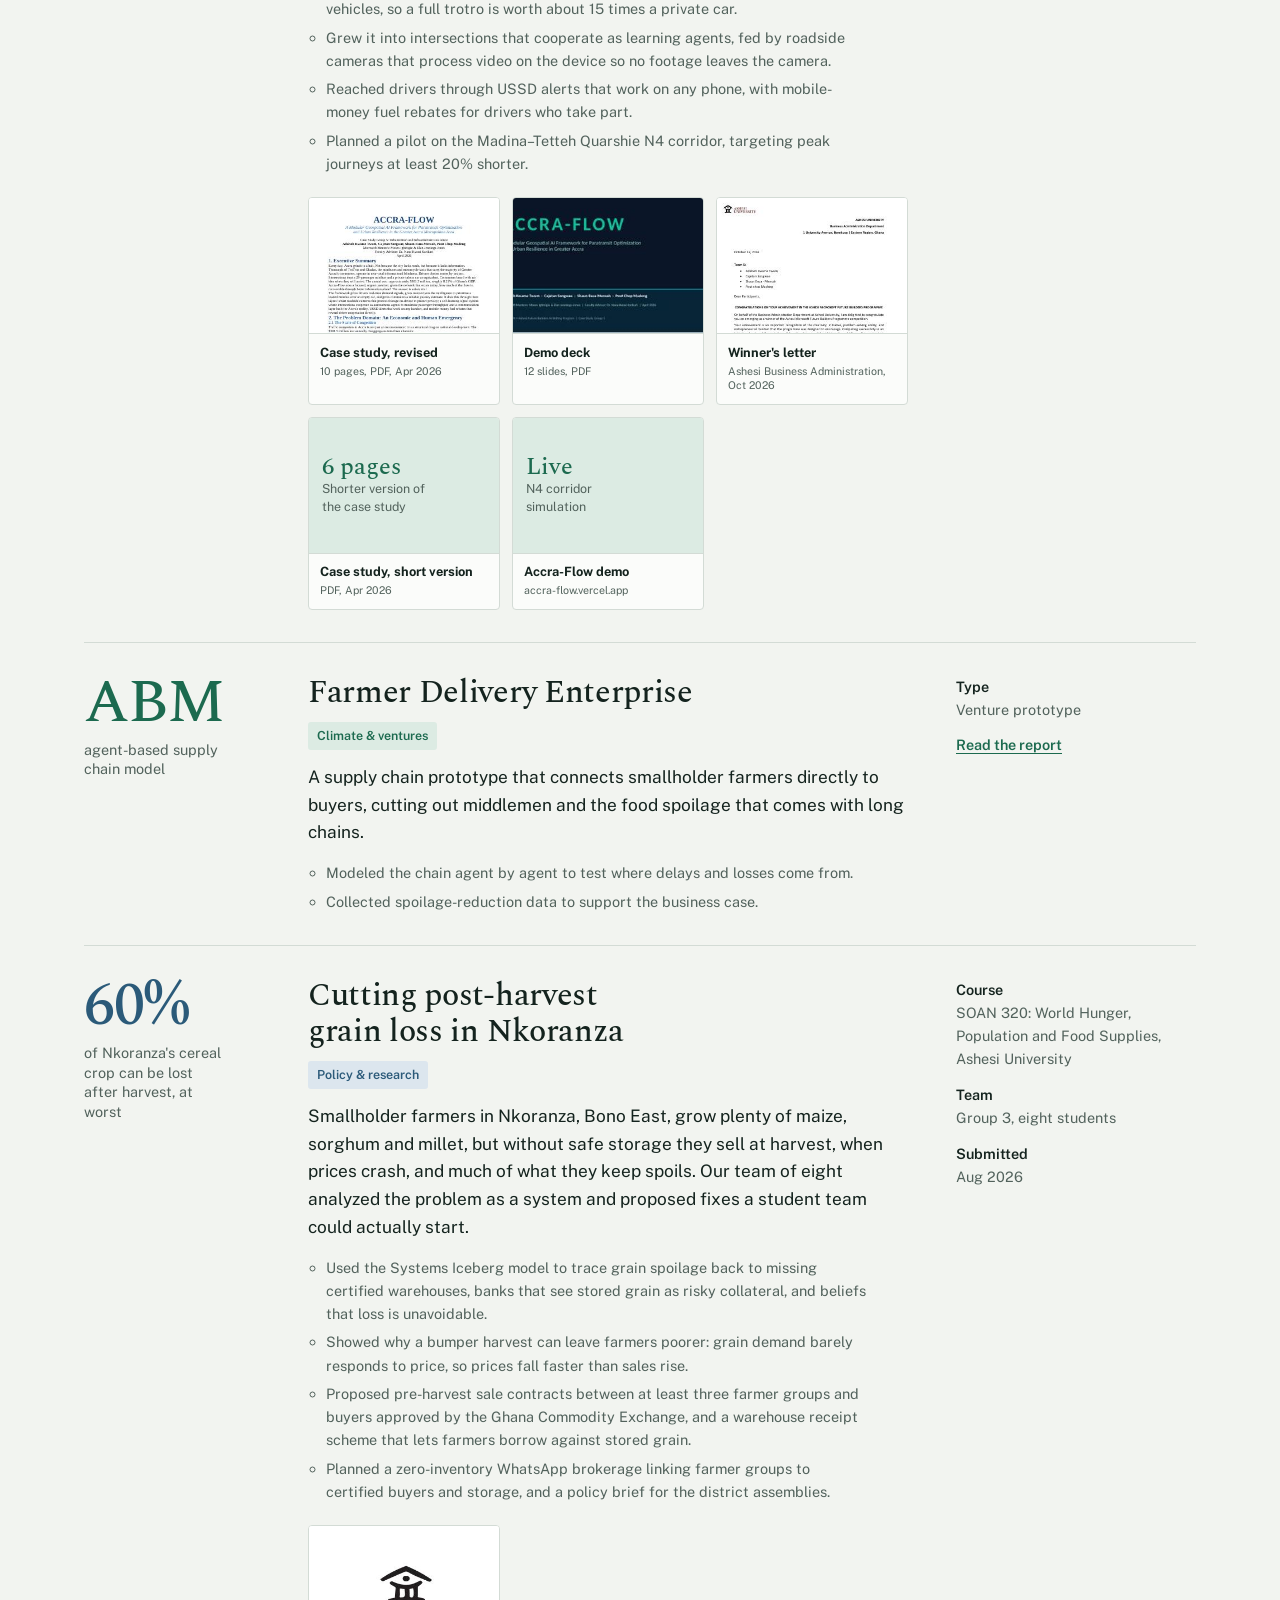
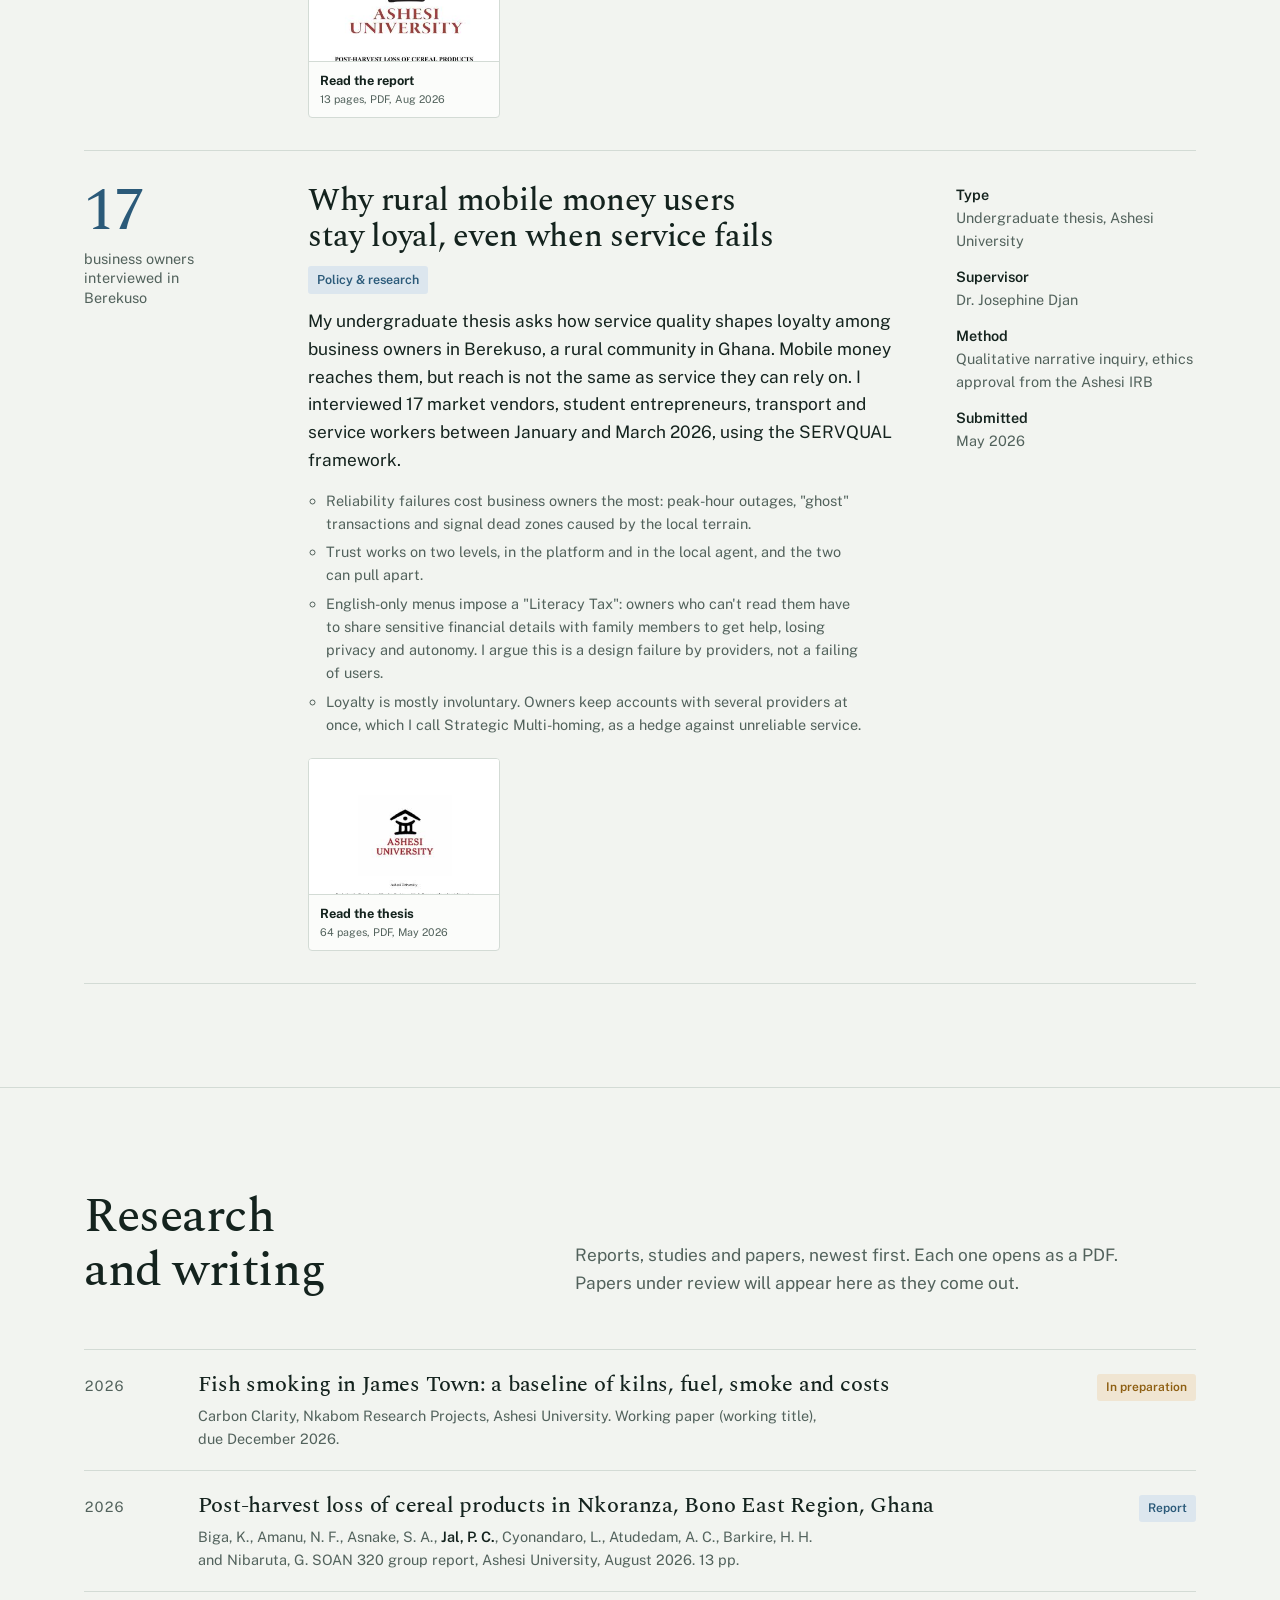
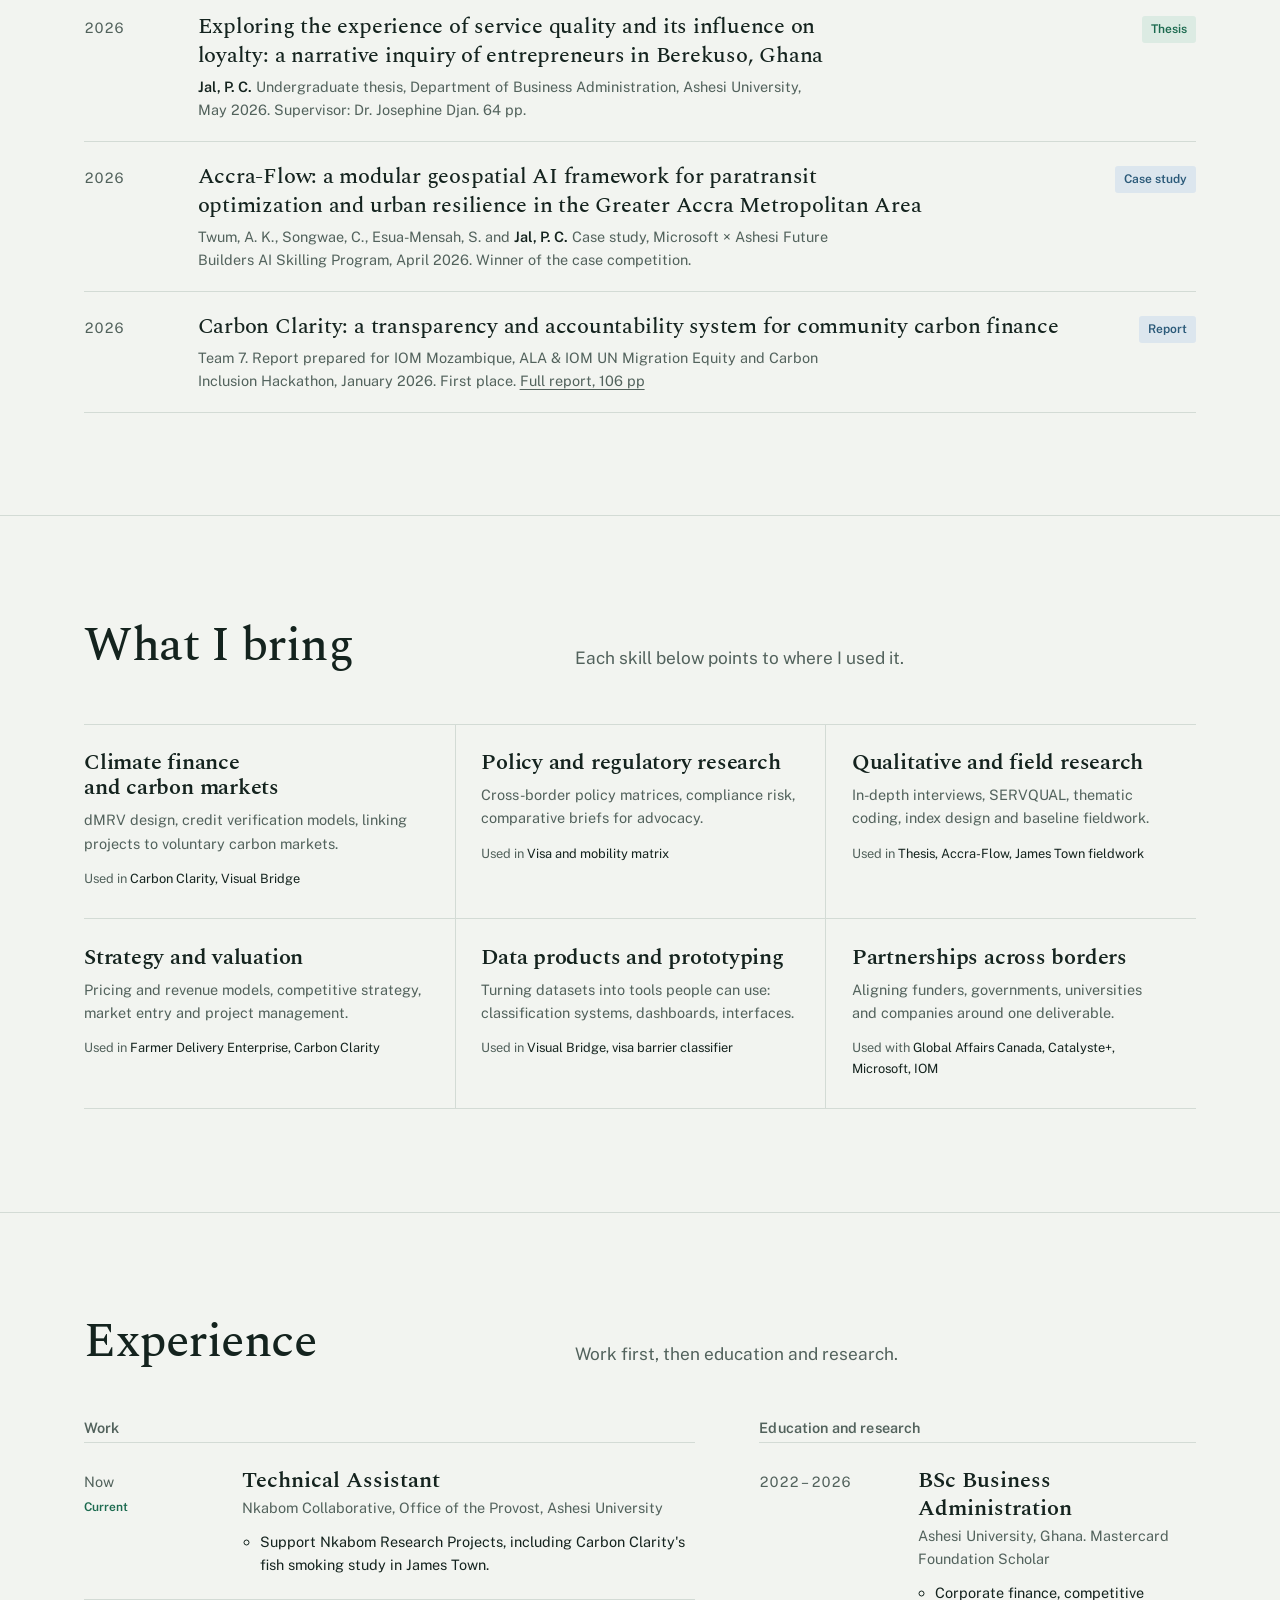
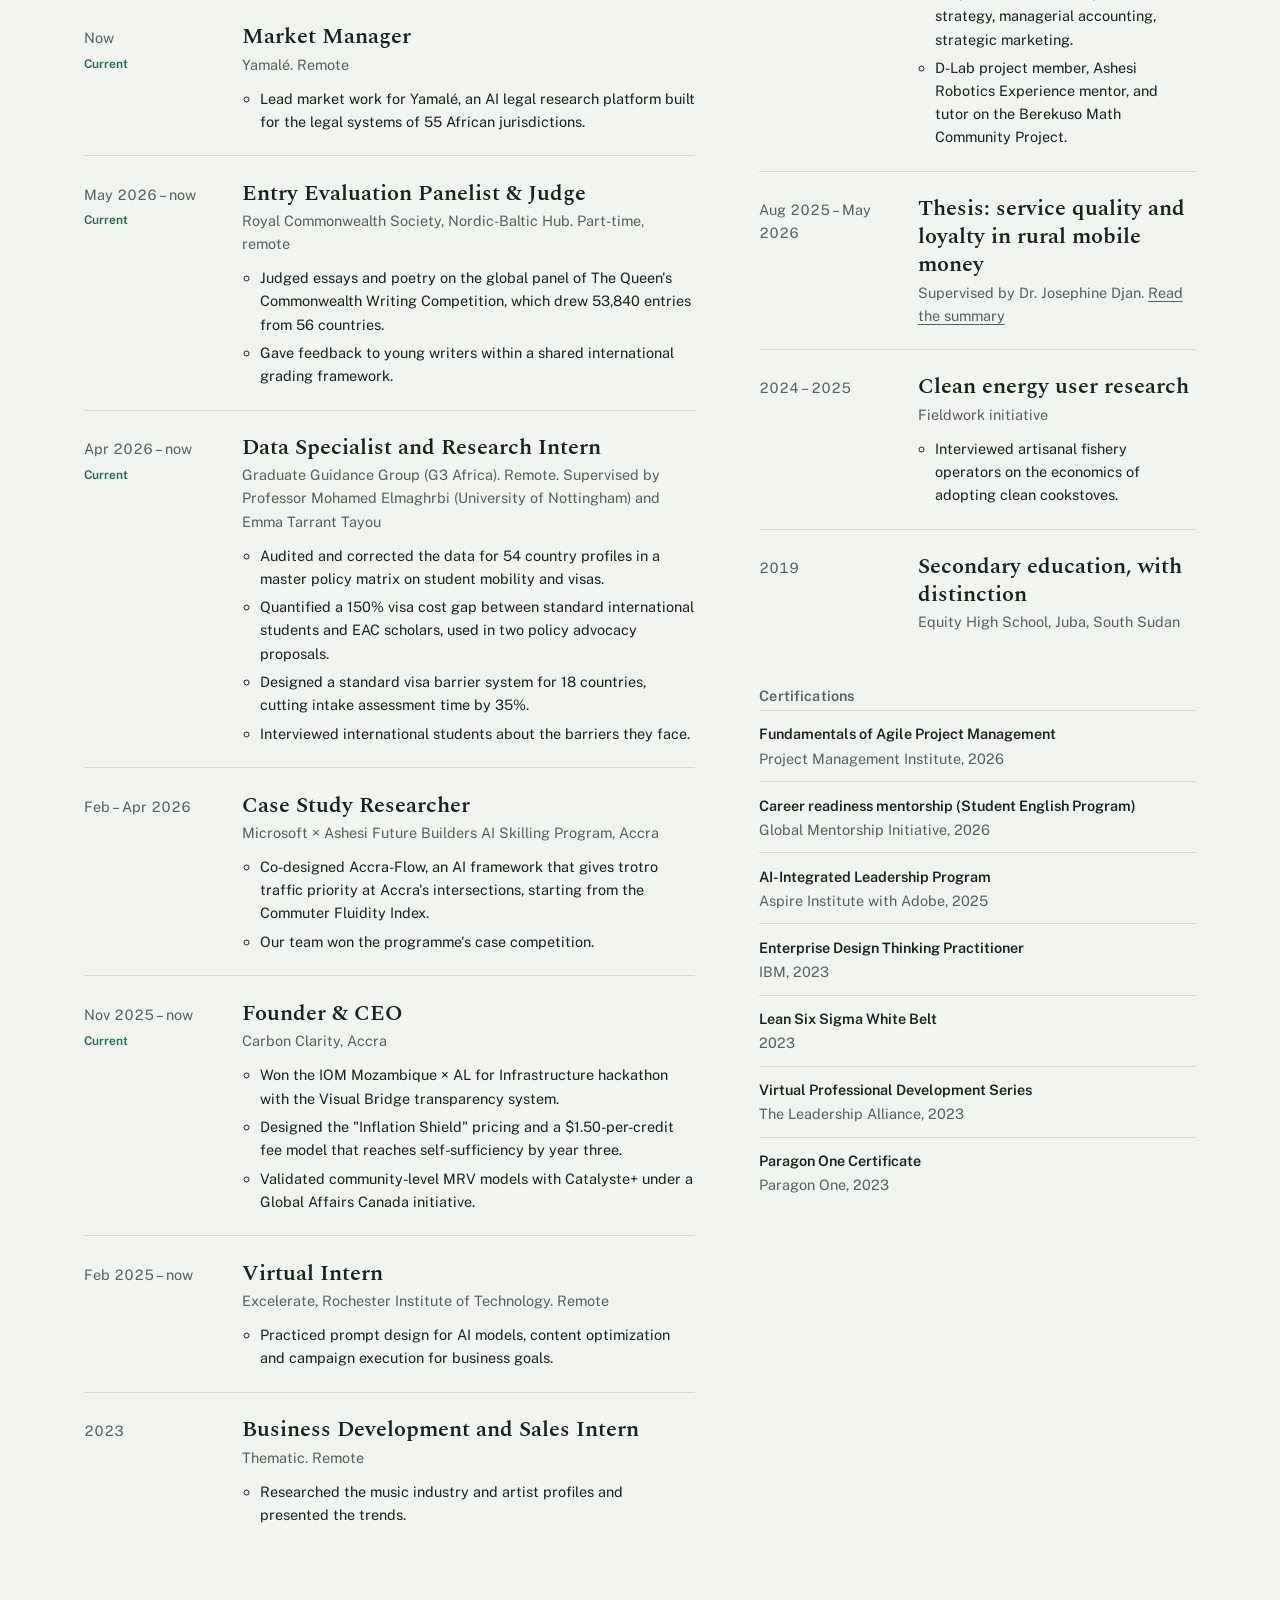
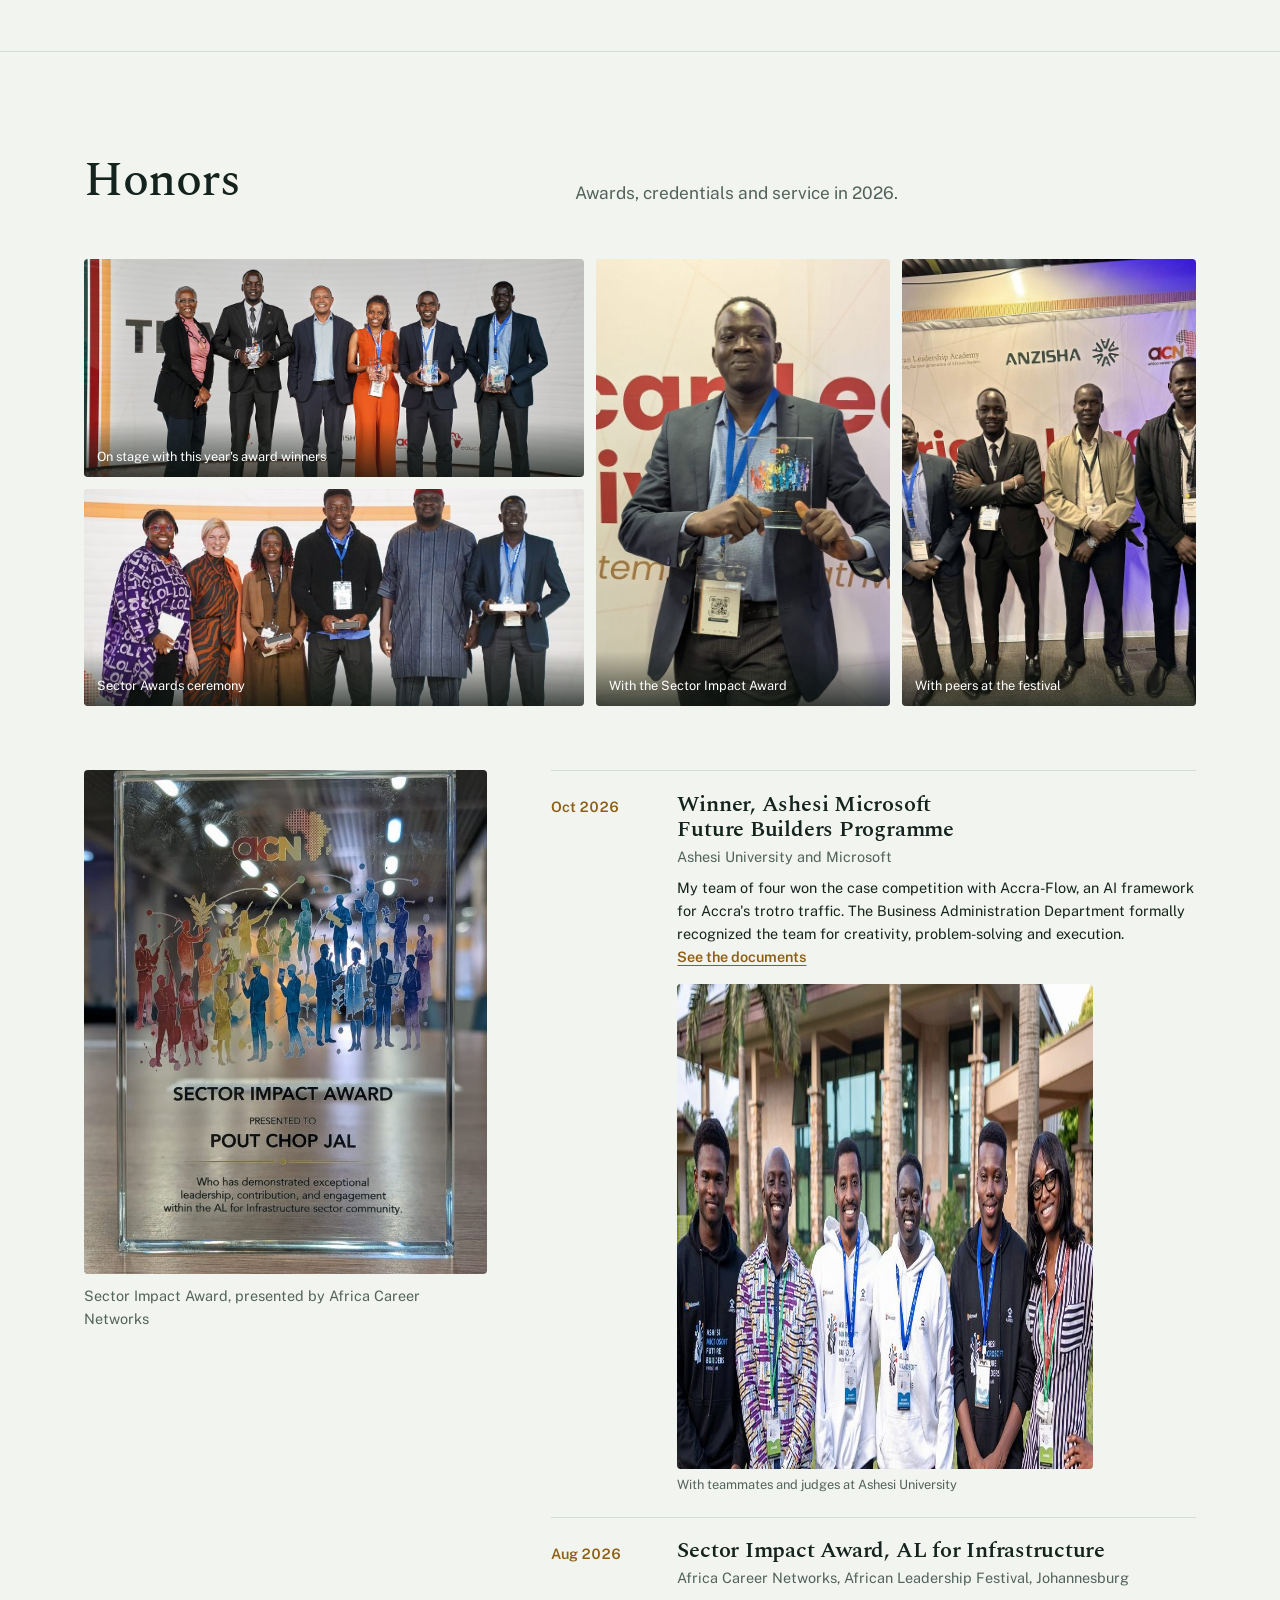
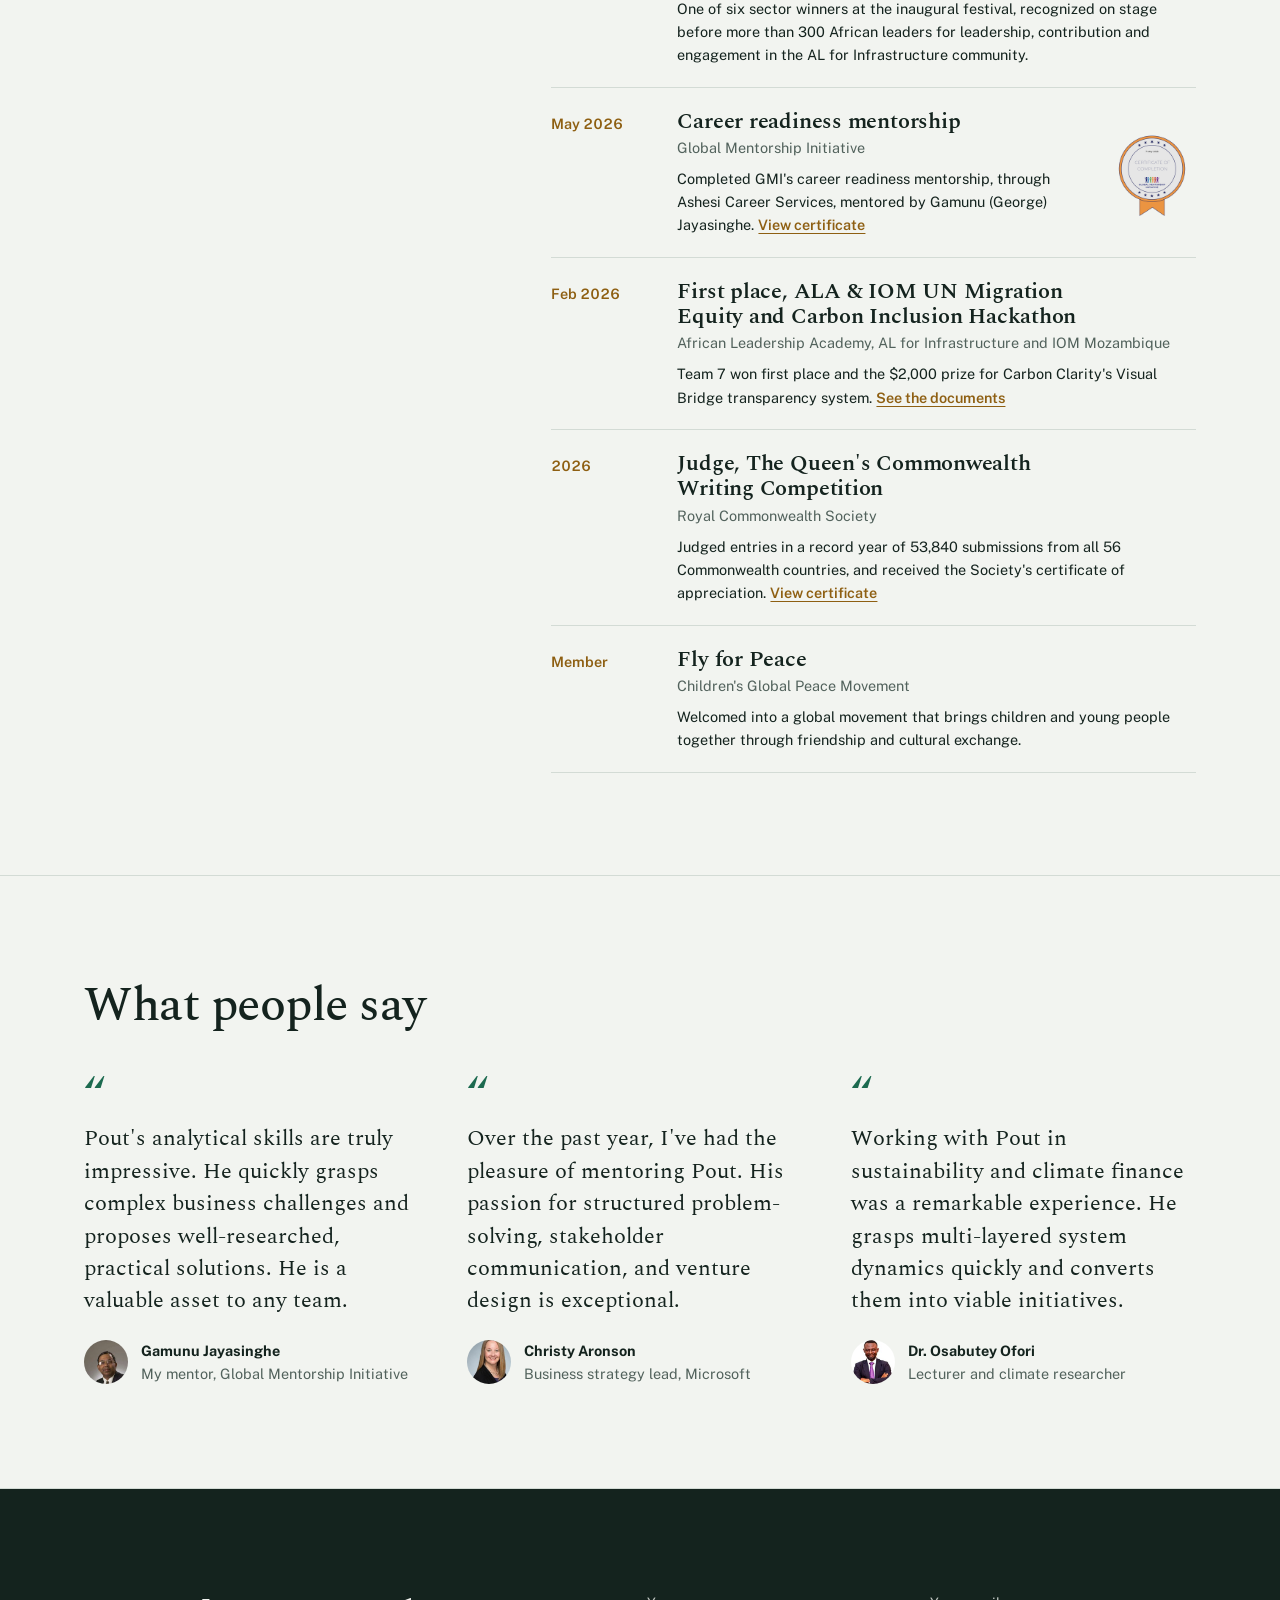
==== commit 02a1afc1: "Add Research and writing section Lists the thesis, IOM report, Accra-Flow case study, Nkoranza repor" ====
--- a/index.html
+++ b/index.html
@@ -350,6 +350,21 @@
 .ledger-src { font-size: .8rem; color: var(--muted); margin-top: 1rem; max-width: 70ch; }
 .ledger-src a { color: inherit; }
 
+
+/* ---------- research & writing ---------- */
+.pubs { list-style:none; margin:0; padding:0; border-top: 1px solid var(--line); }
+.pub { display:grid; grid-template-columns: minmax(0, 5.5rem) minmax(0, 1fr) auto; gap: .3rem 1.6rem; padding-block: 1.25rem; border-bottom: 1px solid var(--line); align-items: baseline; }
+.pub .yr { font-size: var(--step--1); color: var(--muted); font-variant-numeric: tabular-nums; }
+.pub h3 { font-size: var(--step-1); font-weight: 500; line-height: 1.3; }
+.pub h3 a { text-decoration: none; }
+.pub h3 a:hover { text-decoration: underline; }
+.pub .cite { font-size: var(--step--1); color: var(--muted); margin-top: .3rem; max-width: 70ch; }
+.pub .cite b { color: var(--ink); font-weight: 600; }
+.pub .kind { font-size: .75rem; font-weight: 600; padding: .25rem .55rem; border-radius: 3px; white-space: nowrap; background: var(--nile-tint); color: var(--nile); }
+.pub .kind.wip { background: var(--ochre-tint); color: var(--ochre); }
+.pub .kind.thesis { background: var(--canopy-tint); color: var(--canopy); }
+@media (max-width: 640px) { .pub { grid-template-columns: minmax(0,1fr) auto; } .pub .yr { grid-column: 1 / -1; } }
+
 /* ---------- responsive ---------- */
 @media (max-width: 960px) {
   .hero-grid { grid-template-columns: minmax(0,1fr); }
@@ -398,6 +413,7 @@
     <a class="brand" href="#top">Pout Chop Jal</a>
     <nav class="nav" aria-label="Sections">
       <a class="nav-link" href="#work">Work</a>
+      <a class="nav-link" href="#research">Research</a>
       <a class="nav-link" href="#experience">Experience</a>
       <a class="nav-link" href="#honors">Honors</a>
       <a class="nav-link" href="#contact">Contact</a>
@@ -716,6 +732,50 @@
           </div>
         </li>
       </ul>
+    </div>
+  </section>
+
+  <!-- Research & writing -->
+  <section class="block" id="research" aria-labelledby="res-h">
+    <div class="wrap">
+      <div class="sec-head">
+        <h2 id="res-h">Research and writing</h2>
+        <p>Reports, studies and papers, newest first. Each one opens as a PDF. Papers under review will appear here as they come out.</p>
+      </div>
+      <!-- To add a paper: copy one <li class="pub"> below, put it at the top, and set the year, title, authors, venue, link and kind
+           (kind: "Paper", "Under review", "In preparation" use class="kind wip", "Thesis" uses class="kind thesis"). -->
+      <ol class="pubs" reversed>
+        <li class="pub">
+          <span class="yr">2026</span>
+          <div><h3>Fish smoking in James Town: a baseline of kilns, fuel, smoke and costs</h3>
+            <p class="cite">Carbon Clarity, Nkabom Research Projects, Ashesi University. Working paper (working title), due December 2026.</p></div>
+          <span class="kind wip">In preparation</span>
+        </li>
+        <li class="pub">
+          <span class="yr">2026</span>
+          <div><h3><a href="docs/nkoranza-post-harvest-loss-report.pdf" target="_blank" rel="noopener">Post-harvest loss of cereal products in Nkoranza, Bono East Region, Ghana</a></h3>
+            <p class="cite">Biga, K., Amanu, N. F., Asnake, S. A., <b>Jal, P. C.</b>, Cyonandaro, L., Atudedam, A. C., Barkire, H. H. and Nibaruta, G. SOAN 320 group report, Ashesi University, August 2026. 13 pp.</p></div>
+          <span class="kind">Report</span>
+        </li>
+        <li class="pub">
+          <span class="yr">2026</span>
+          <div><h3><a href="docs/pout-chop-jal-capstone-thesis.pdf" target="_blank" rel="noopener">Exploring the experience of service quality and its influence on loyalty: a narrative inquiry of entrepreneurs in Berekuso, Ghana</a></h3>
+            <p class="cite"><b>Jal, P. C.</b> Undergraduate thesis, Department of Business Administration, Ashesi University, May 2026. Supervisor: Dr. Josephine Djan. 64 pp.</p></div>
+          <span class="kind thesis">Thesis</span>
+        </li>
+        <li class="pub">
+          <span class="yr">2026</span>
+          <div><h3><a href="docs/accra-flow-case-study.pdf" target="_blank" rel="noopener">Accra-Flow: a modular geospatial AI framework for paratransit optimization and urban resilience in the Greater Accra Metropolitan Area</a></h3>
+            <p class="cite">Twum, A. K., Songwae, C., Esua-Mensah, S. and <b>Jal, P. C.</b> Case study, Microsoft × Ashesi Future Builders AI Skilling Program, April 2026. Winner of the case competition.</p></div>
+          <span class="kind">Case study</span>
+        </li>
+        <li class="pub">
+          <span class="yr">2026</span>
+          <div><h3><a href="docs/carbon-clarity-iom-report.pdf" target="_blank" rel="noopener">Carbon Clarity: a transparency and accountability system for community carbon finance</a></h3>
+            <p class="cite">Team 7. Report prepared for IOM Mozambique, ALA &amp; IOM UN Migration Equity and Carbon Inclusion Hackathon, January 2026. First place. <a href="docs/carbon-clarity-full-report.pdf" target="_blank" rel="noopener">Full report, 106 pp</a></p></div>
+          <span class="kind">Report</span>
+        </li>
+      </ol>
     </div>
   </section>
 
@@ -1132,7 +1192,7 @@
   const io = new IntersectionObserver(es => es.forEach(en => {
     if (en.isIntersecting) links.forEach(l => l.setAttribute('aria-current', String(l.getAttribute('href') === '#' + en.target.id)));
   }), { rootMargin: '-45% 0px -50% 0px' });
-  ['work','experience','honors','contact'].forEach(id => io.observe(document.getElementById(id)));
+  ['work','research','experience','honors','contact'].forEach(id => io.observe(document.getElementById(id)));
 })();
 </script>
 </body>
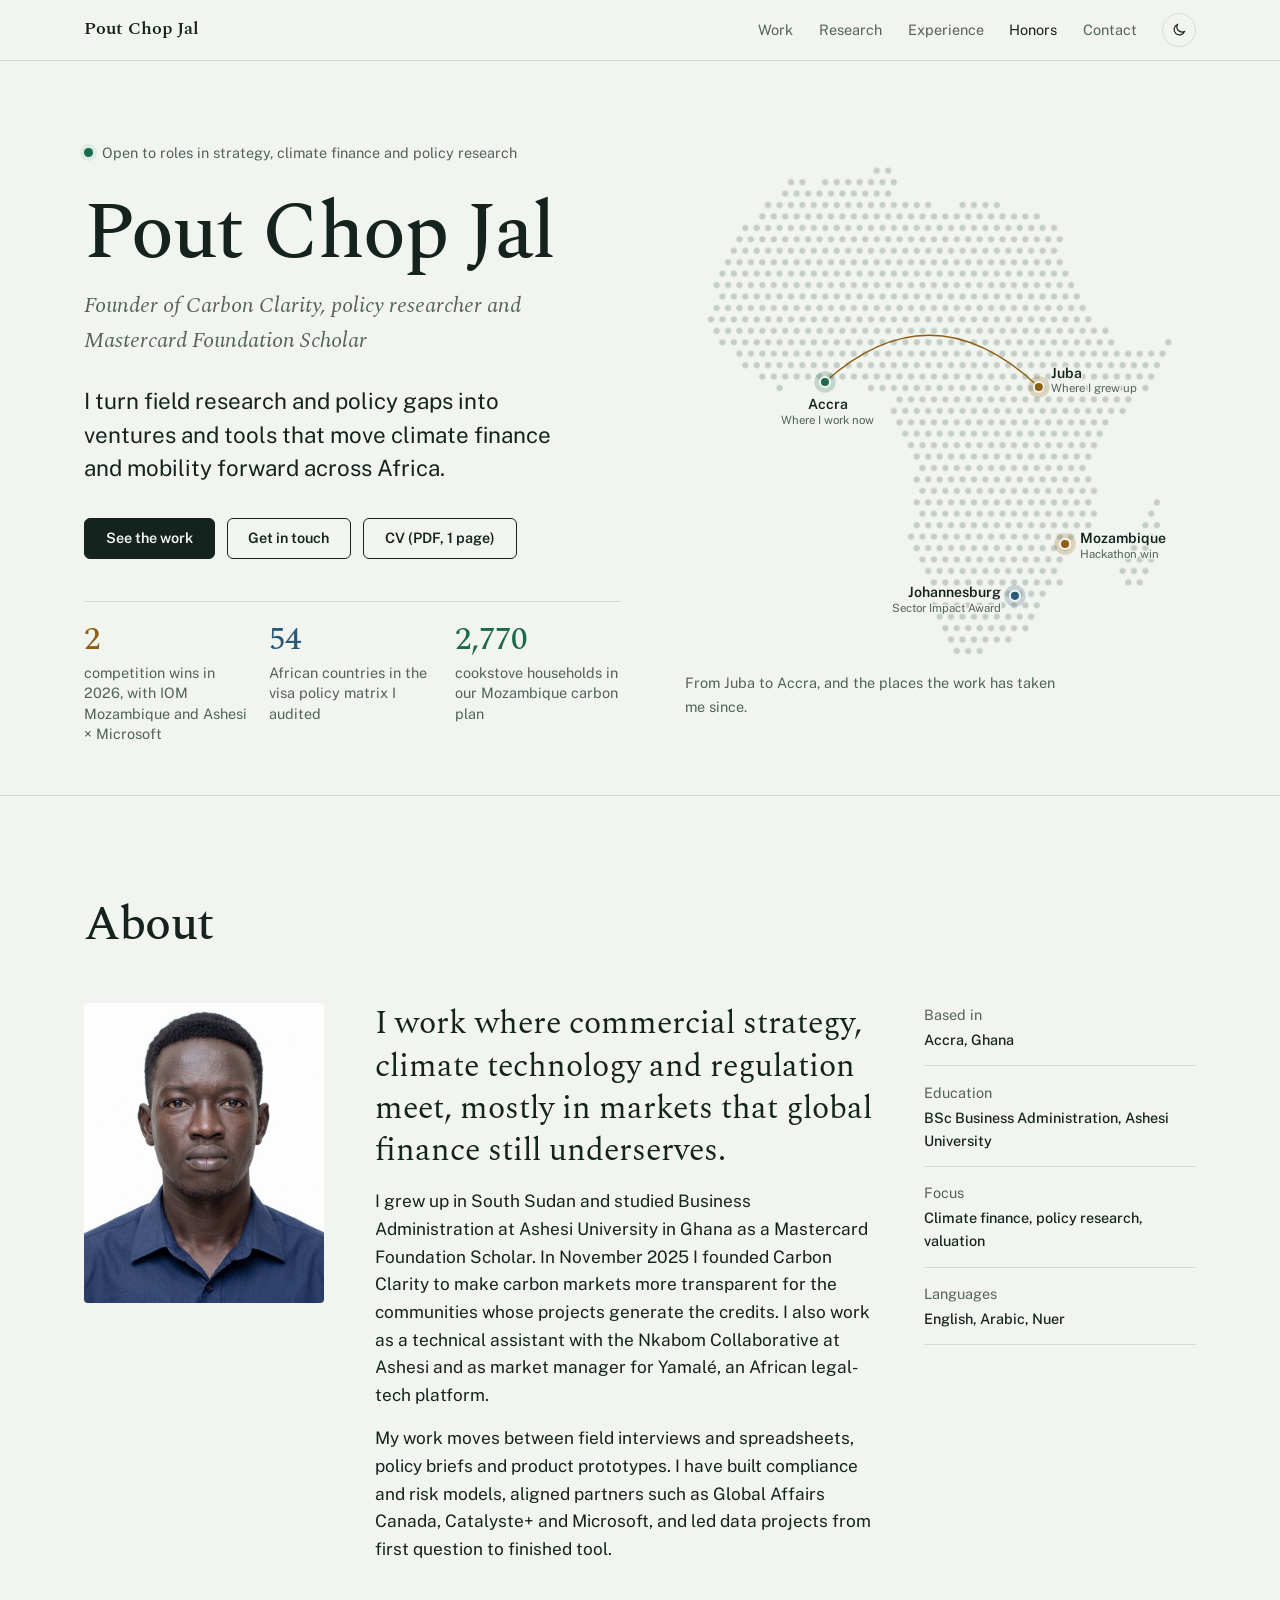
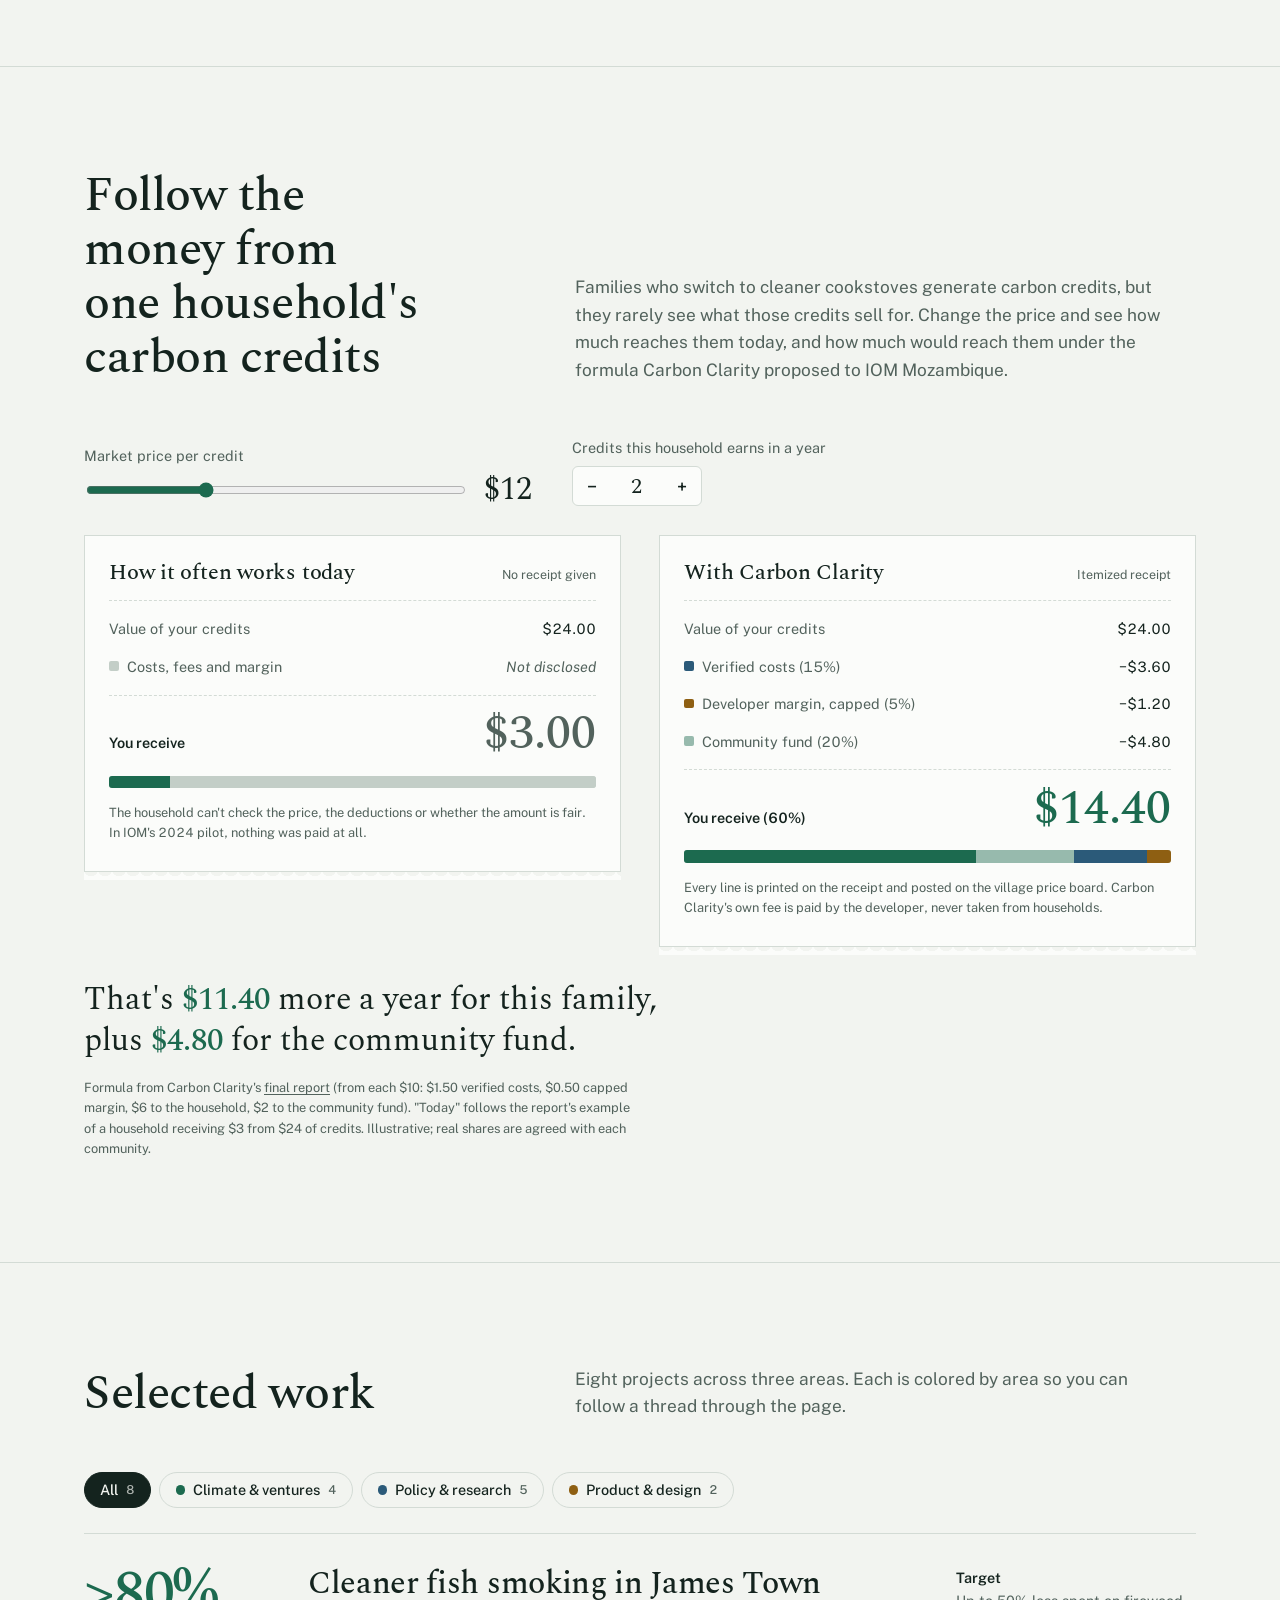
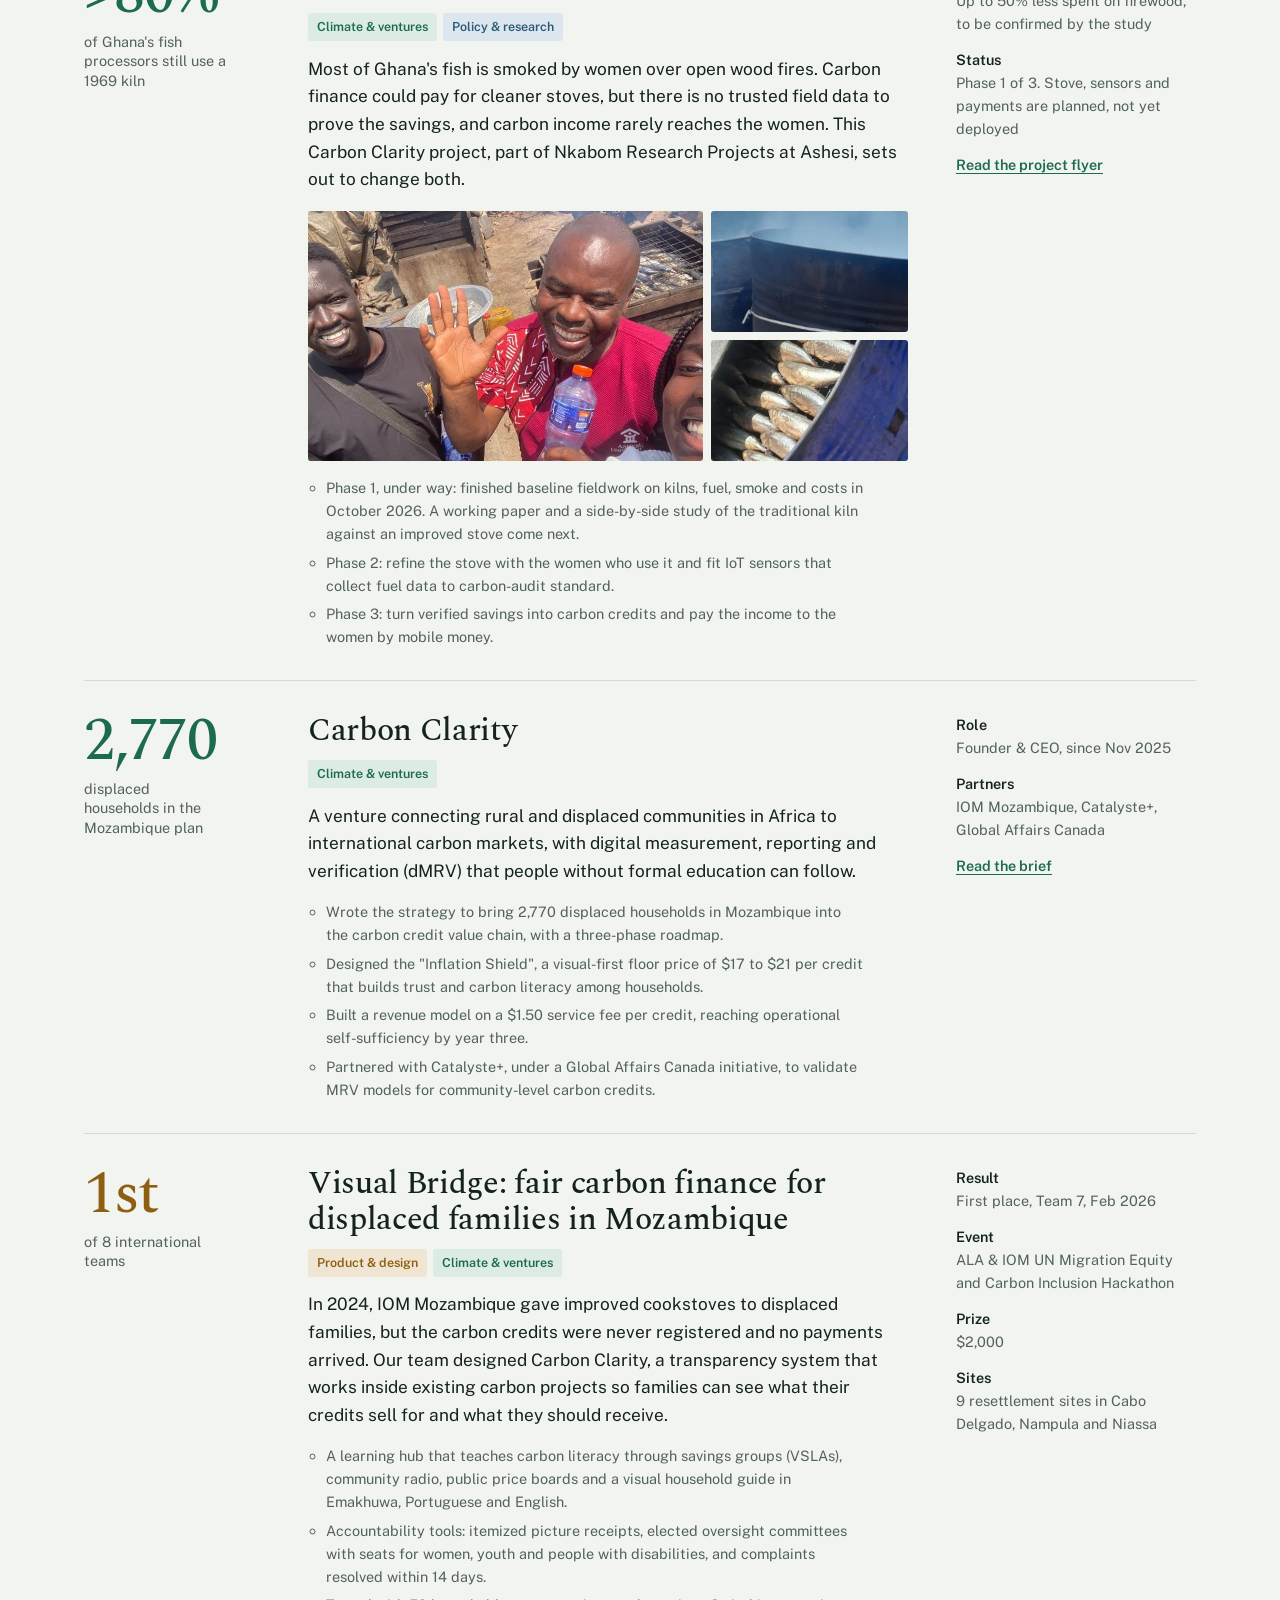
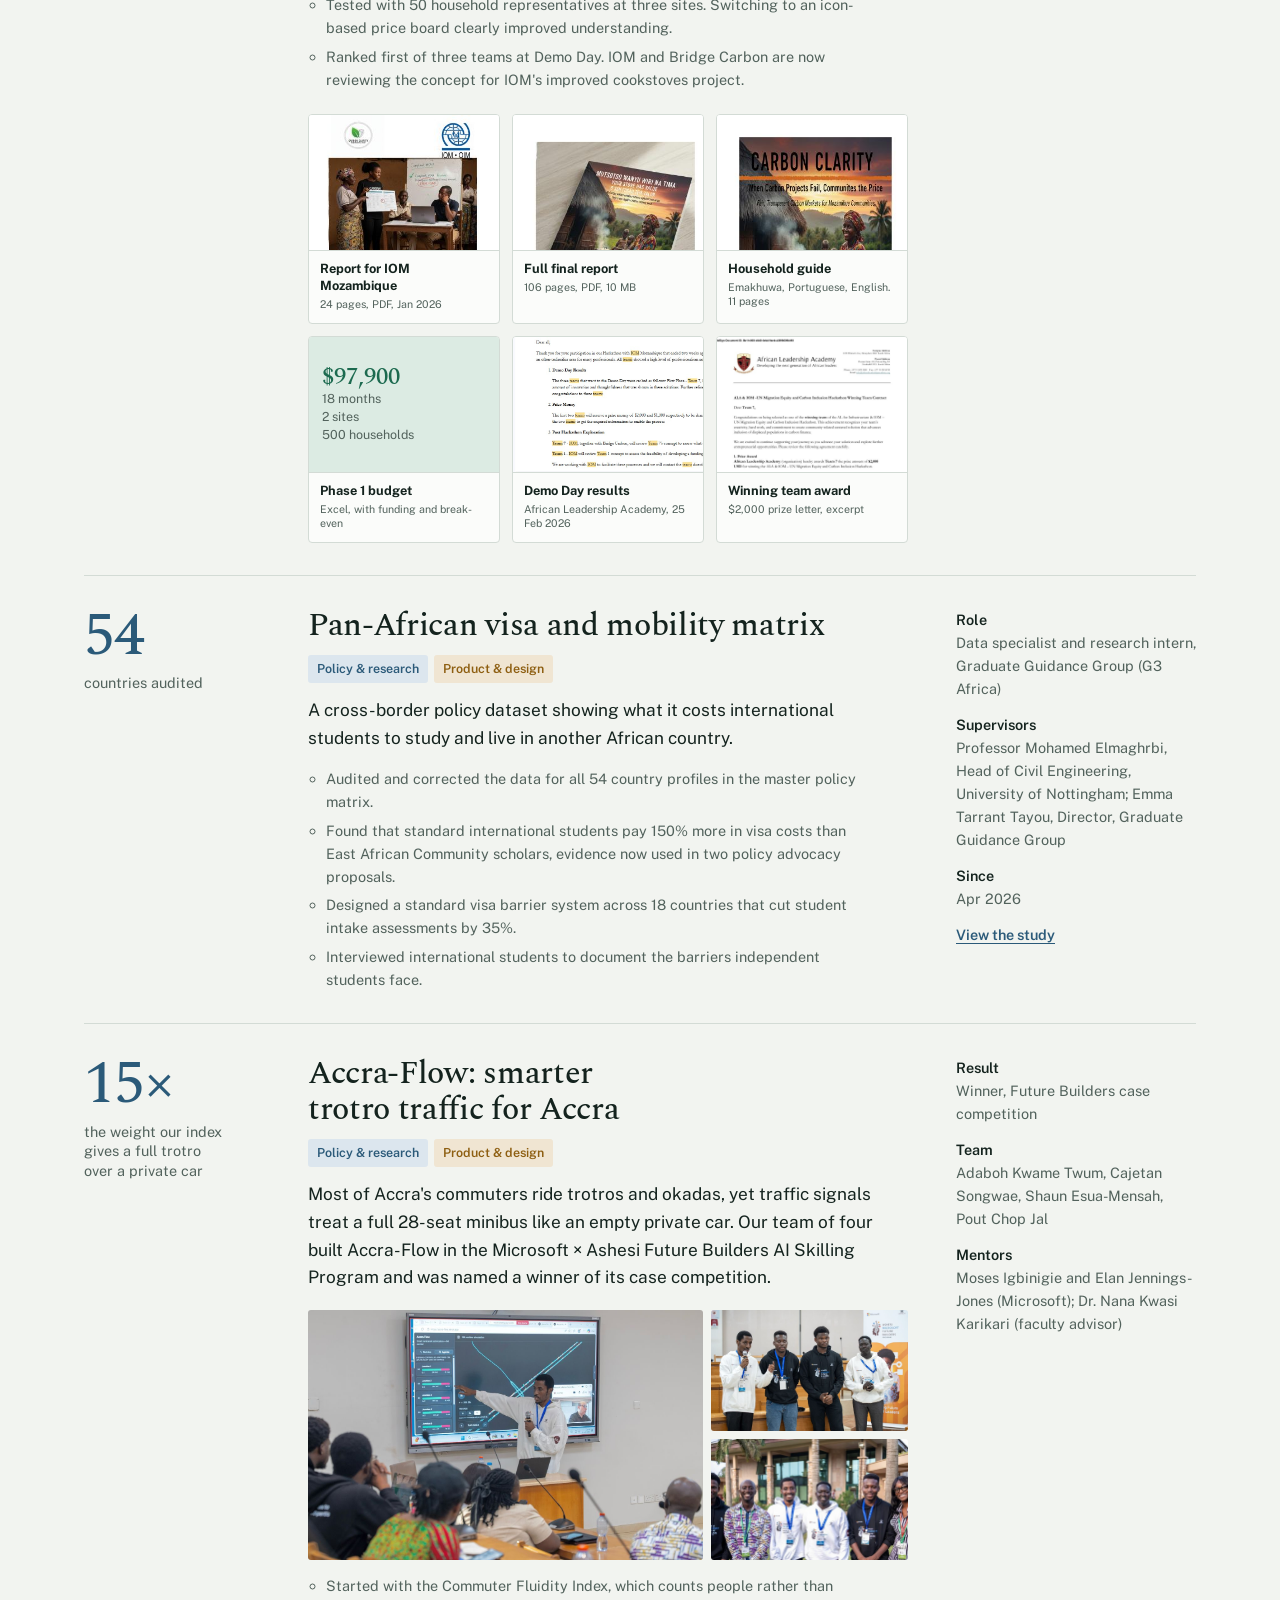
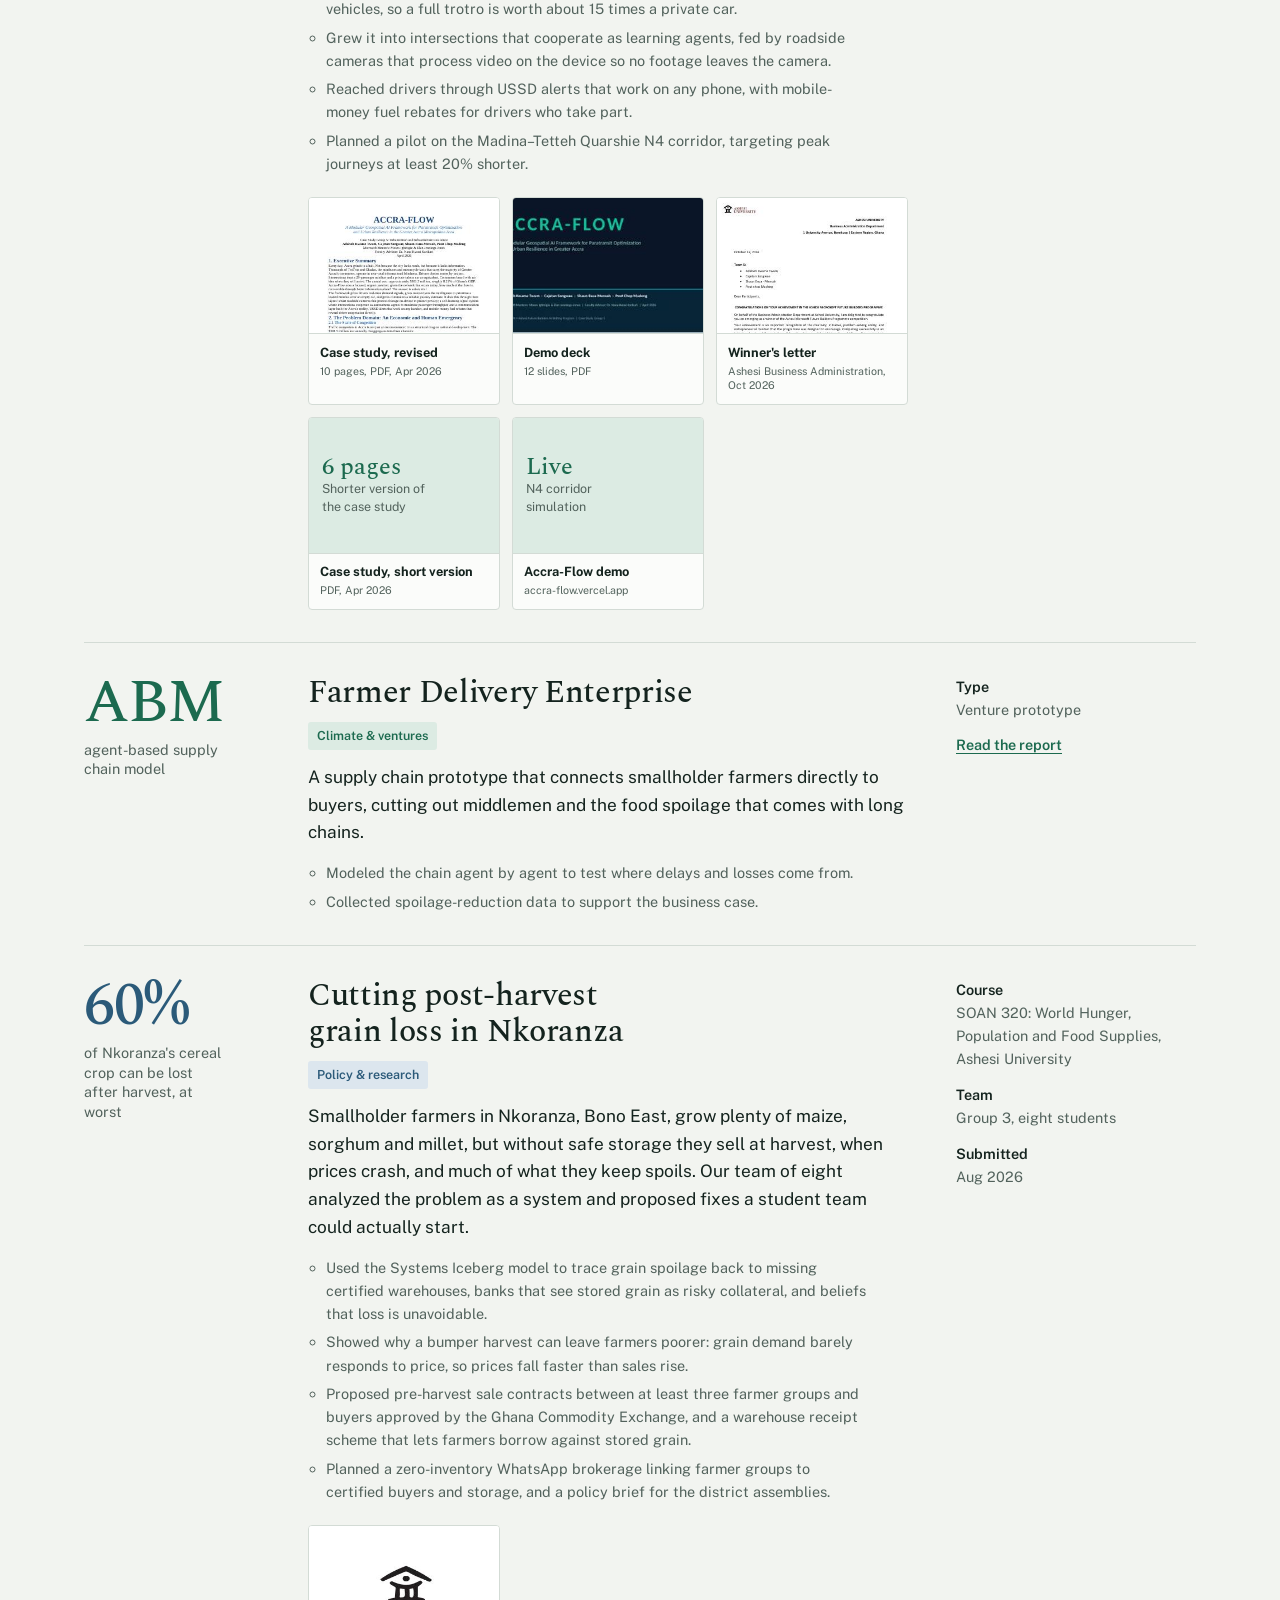
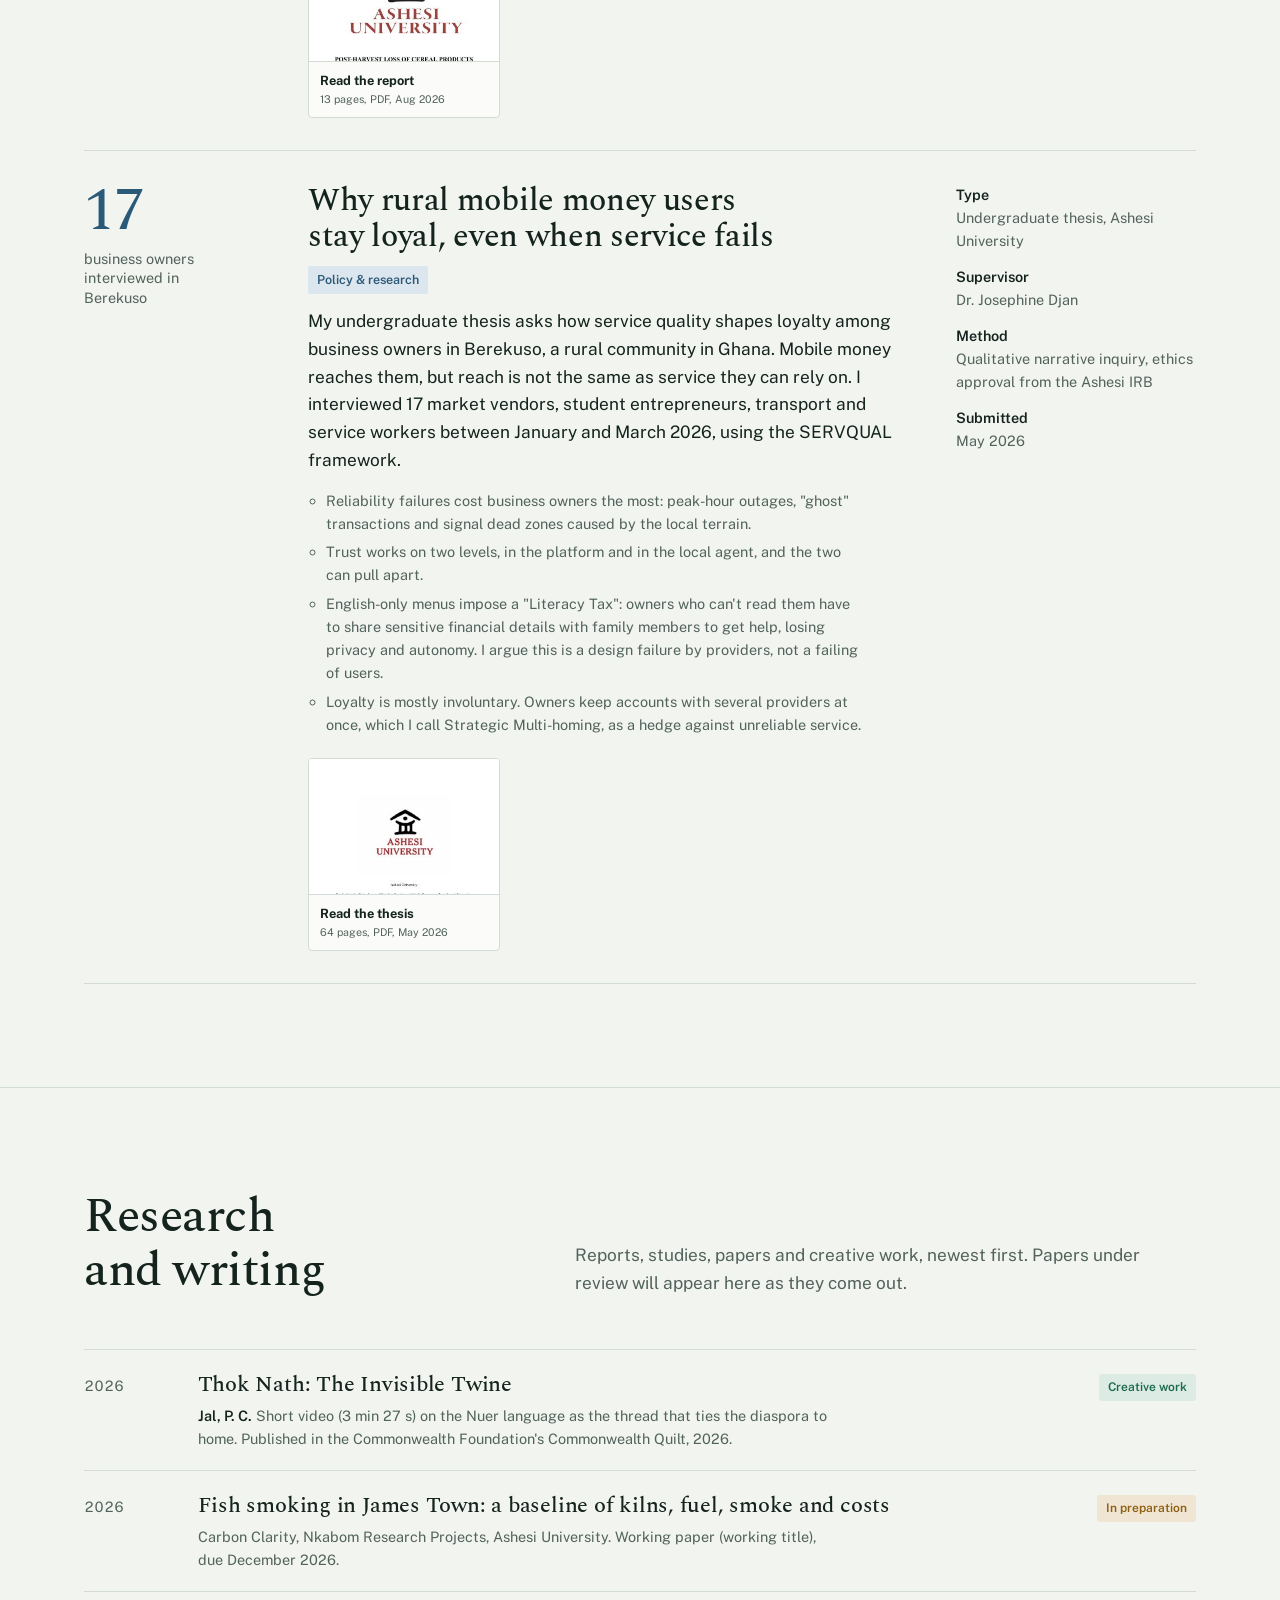
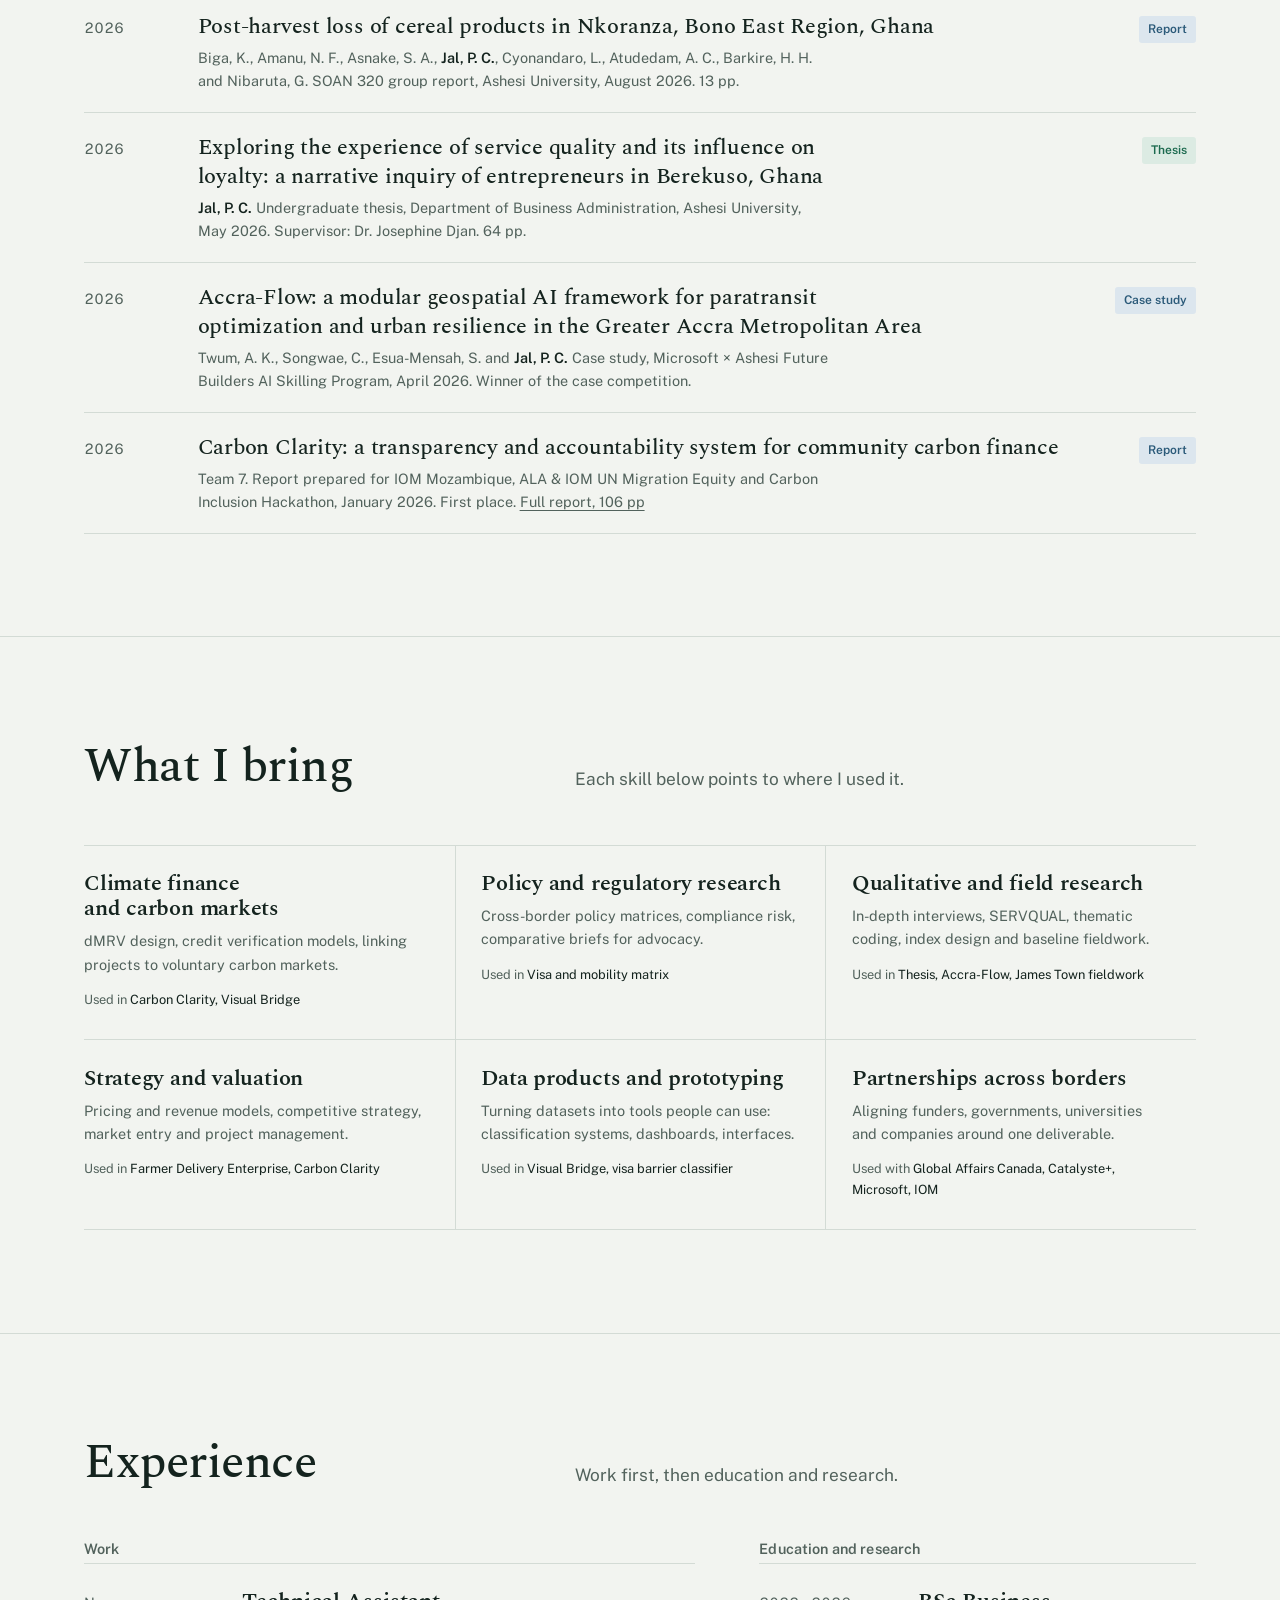
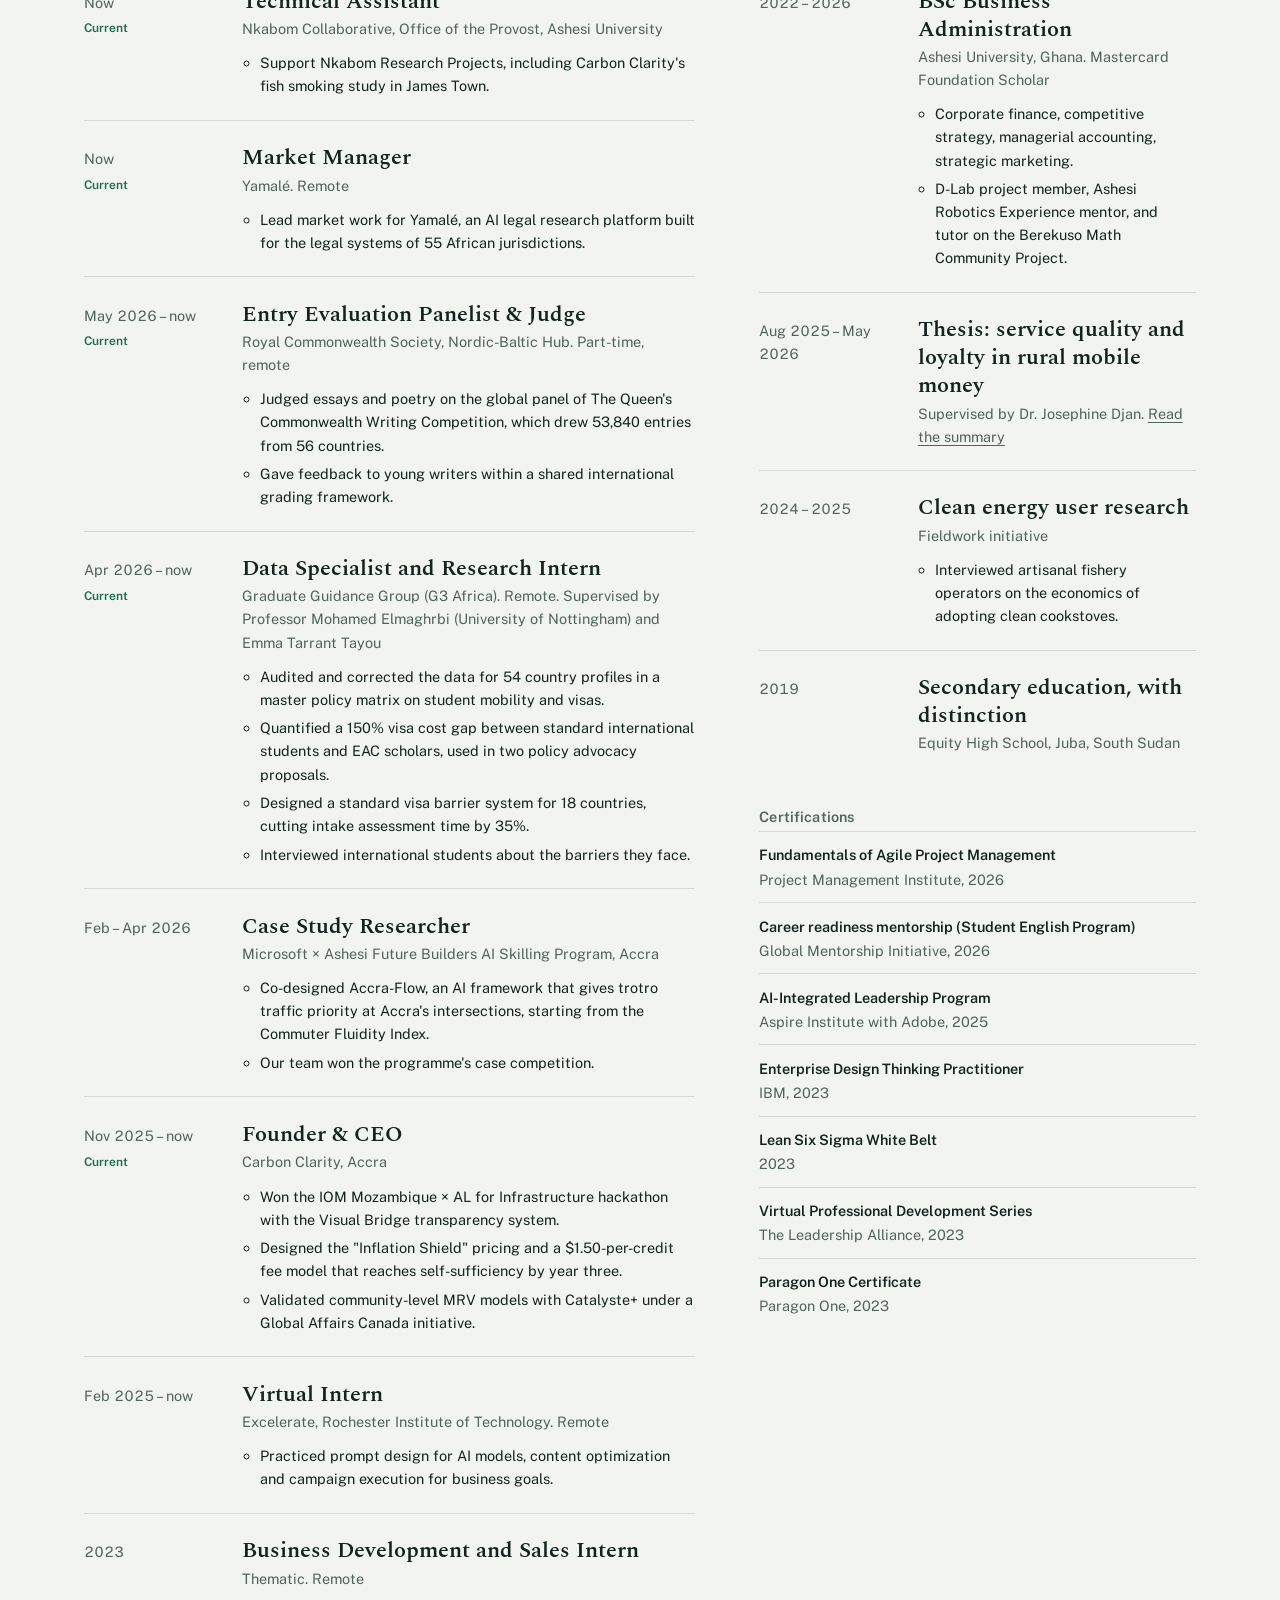
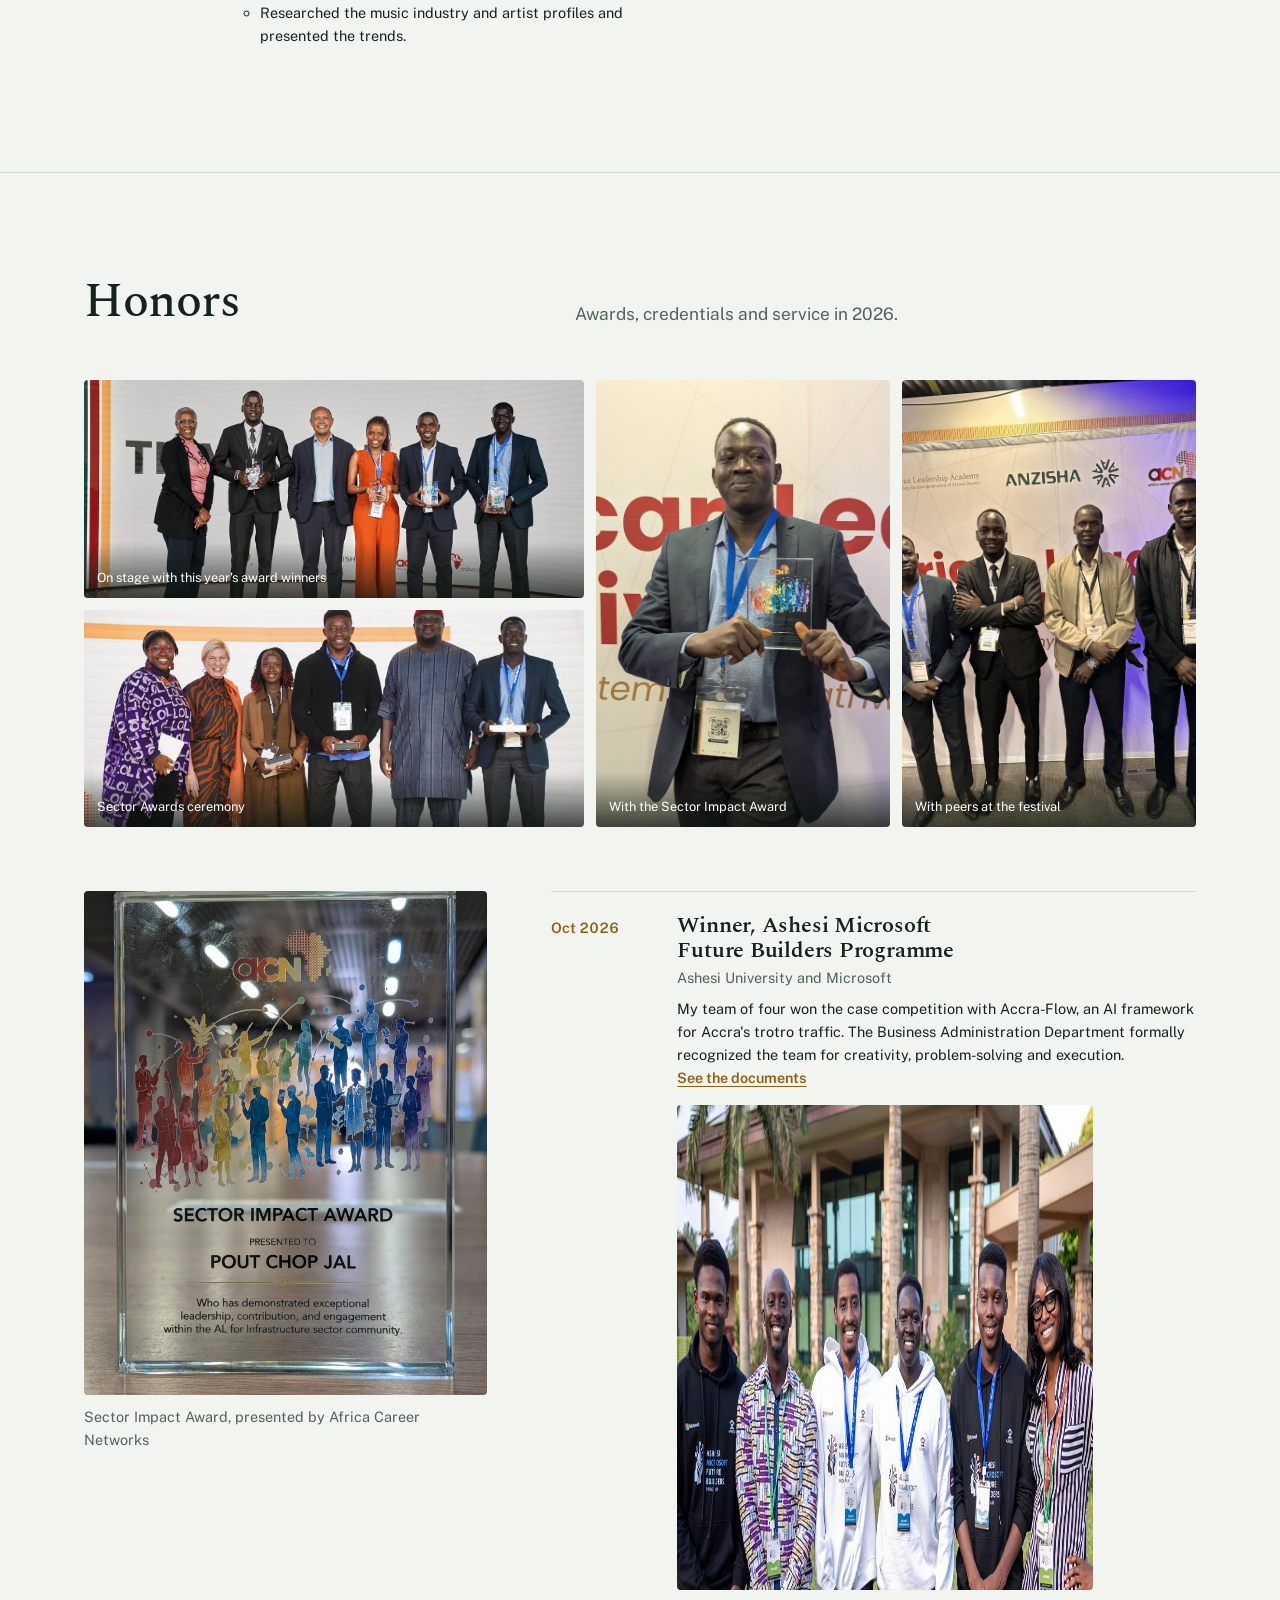
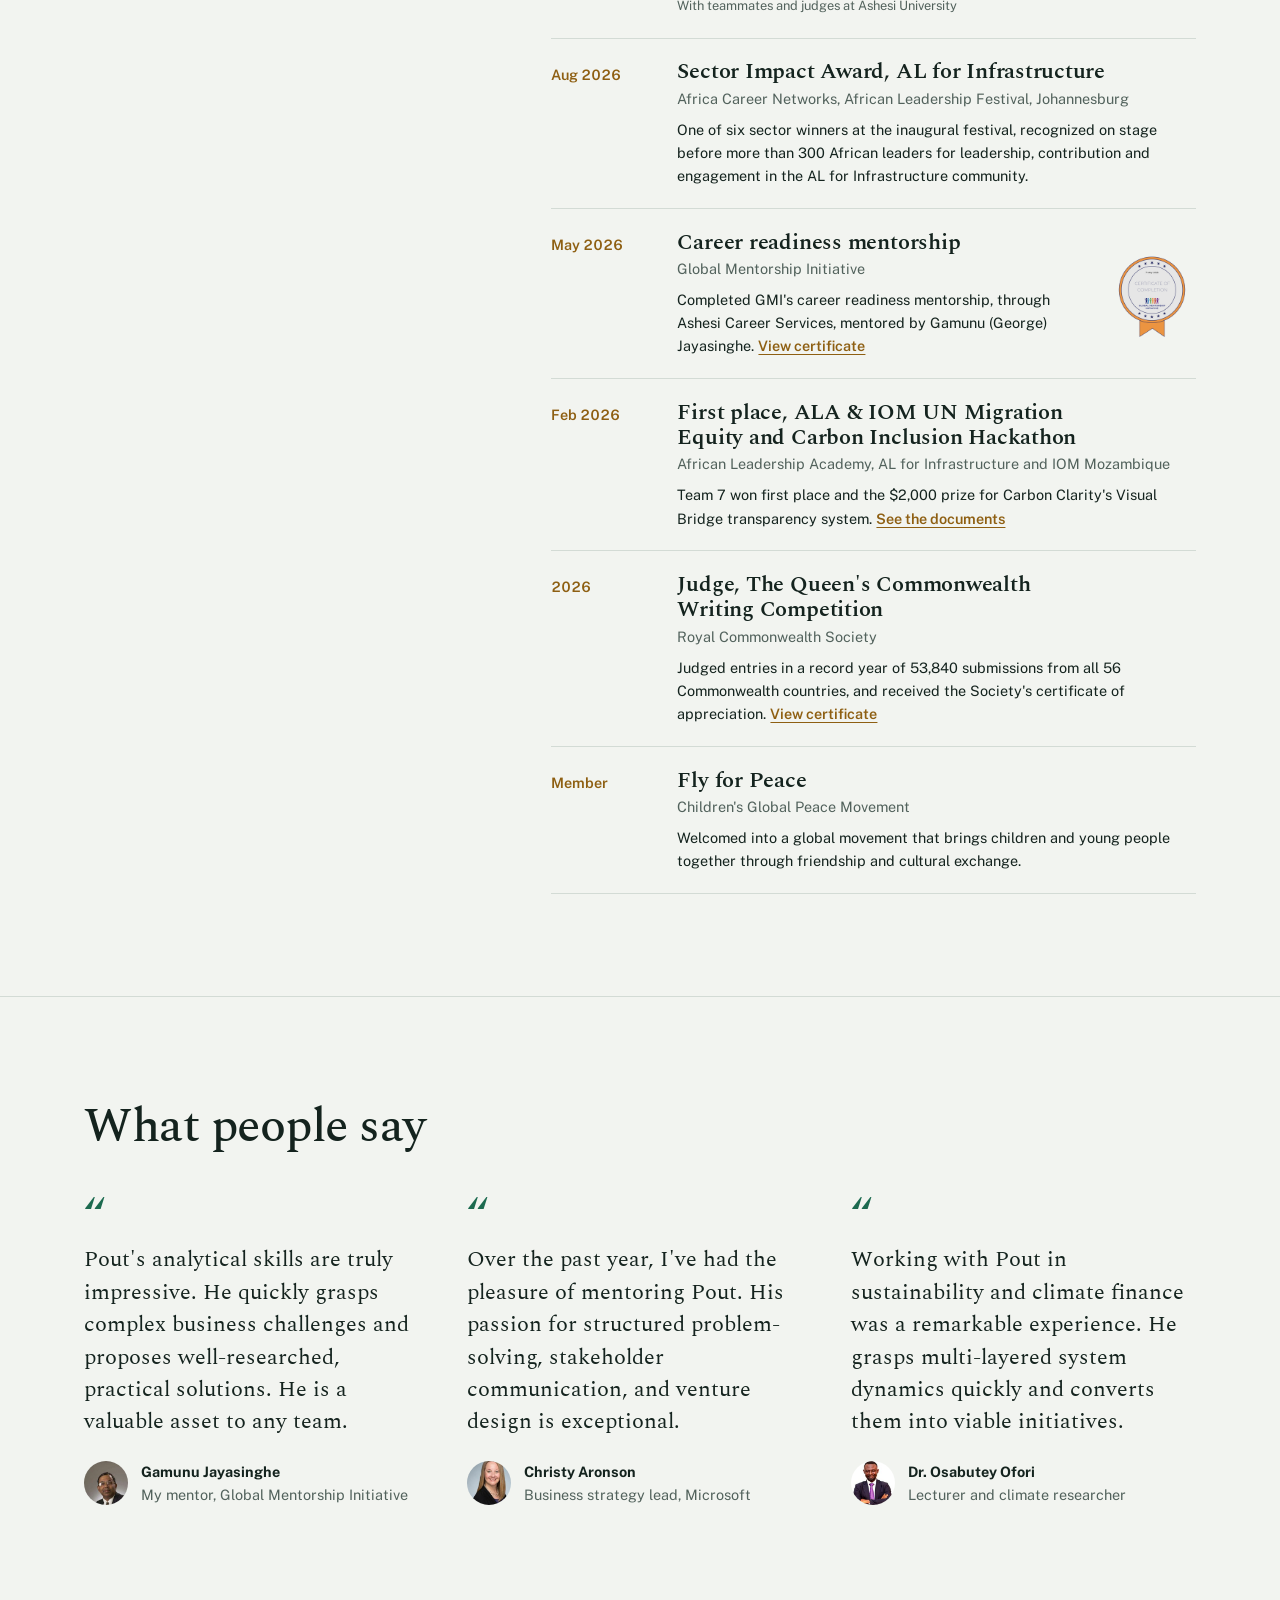
==== commit 7222893a: "Add Commonwealth Quilt video to Research and writing Co-Authored-By: Claude Opus 5.5 <noreply@anthro" ====
--- a/index.html
+++ b/index.html
@@ -740,11 +740,17 @@
     <div class="wrap">
       <div class="sec-head">
         <h2 id="res-h">Research and writing</h2>
-        <p>Reports, studies and papers, newest first. Each one opens as a PDF. Papers under review will appear here as they come out.</p>
+        <p>Reports, studies, papers and creative work, newest first. Papers under review will appear here as they come out.</p>
       </div>
       <!-- To add a paper: copy one <li class="pub"> below, put it at the top, and set the year, title, authors, venue, link and kind
            (kind: "Paper", "Under review", "In preparation" use class="kind wip", "Thesis" uses class="kind thesis"). -->
       <ol class="pubs" reversed>
+        <li class="pub">
+          <span class="yr">2026</span>
+          <div><h3><a href="https://commonwealthfoundation.com/commonwealth-quilt/thok-nath-the-invisible-twine/" target="_blank" rel="noopener">Thok Nath: The Invisible Twine</a></h3>
+            <p class="cite"><b>Jal, P. C.</b> Short video (3 min 27 s) on the Nuer language as the thread that ties the diaspora to home. Published in the Commonwealth Foundation's Commonwealth Quilt, 2026.</p></div>
+          <span class="kind thesis">Creative work</span>
+        </li>
         <li class="pub">
           <span class="yr">2026</span>
           <div><h3>Fish smoking in James Town: a baseline of kilns, fuel, smoke and costs</h3>
@@ -1195,5 +1201,26 @@
   ['work','research','experience','honors','contact'].forEach(id => io.observe(document.getElementById(id)));
 })();
 </script>
+
+<!-- Vercel Web Analytics: counts visits; custom events record document opens and receipt use -->
+<script>
+  window.va = window.va || function () { (window.vaq = window.vaq || []).push(arguments); };
+  (function () {
+    var sent = {};
+    var once = function (name, data) { var k = name + JSON.stringify(data || {}); if (sent[k]) return; sent[k] = 1; window.va('event', { name: name, data: data }); };
+    document.addEventListener('click', function (e) {
+      var a = e.target.closest && e.target.closest('a[href]'); if (!a) return;
+      var href = a.getAttribute('href');
+      if (/^docs\//.test(href)) once('Open document', { file: href.replace('docs/', '') });
+      else if (/^https?:/.test(href) && href.indexOf(location.host) < 0) once('Outbound link', { host: new URL(href).host });
+      else if (href.indexOf('mailto:') === 0) once('Email link');
+    });
+    var r = document.getElementById('price');
+    if (r) r.addEventListener('change', function () { once('Used carbon receipt'); });
+    var f = document.getElementById('msg-form');
+    if (f) f.addEventListener('submit', function () { once('Contact form'); });
+  })();
+</script>
+<script defer src="/_vercel/insights/script.js"></script>
 </body>
 </html>
